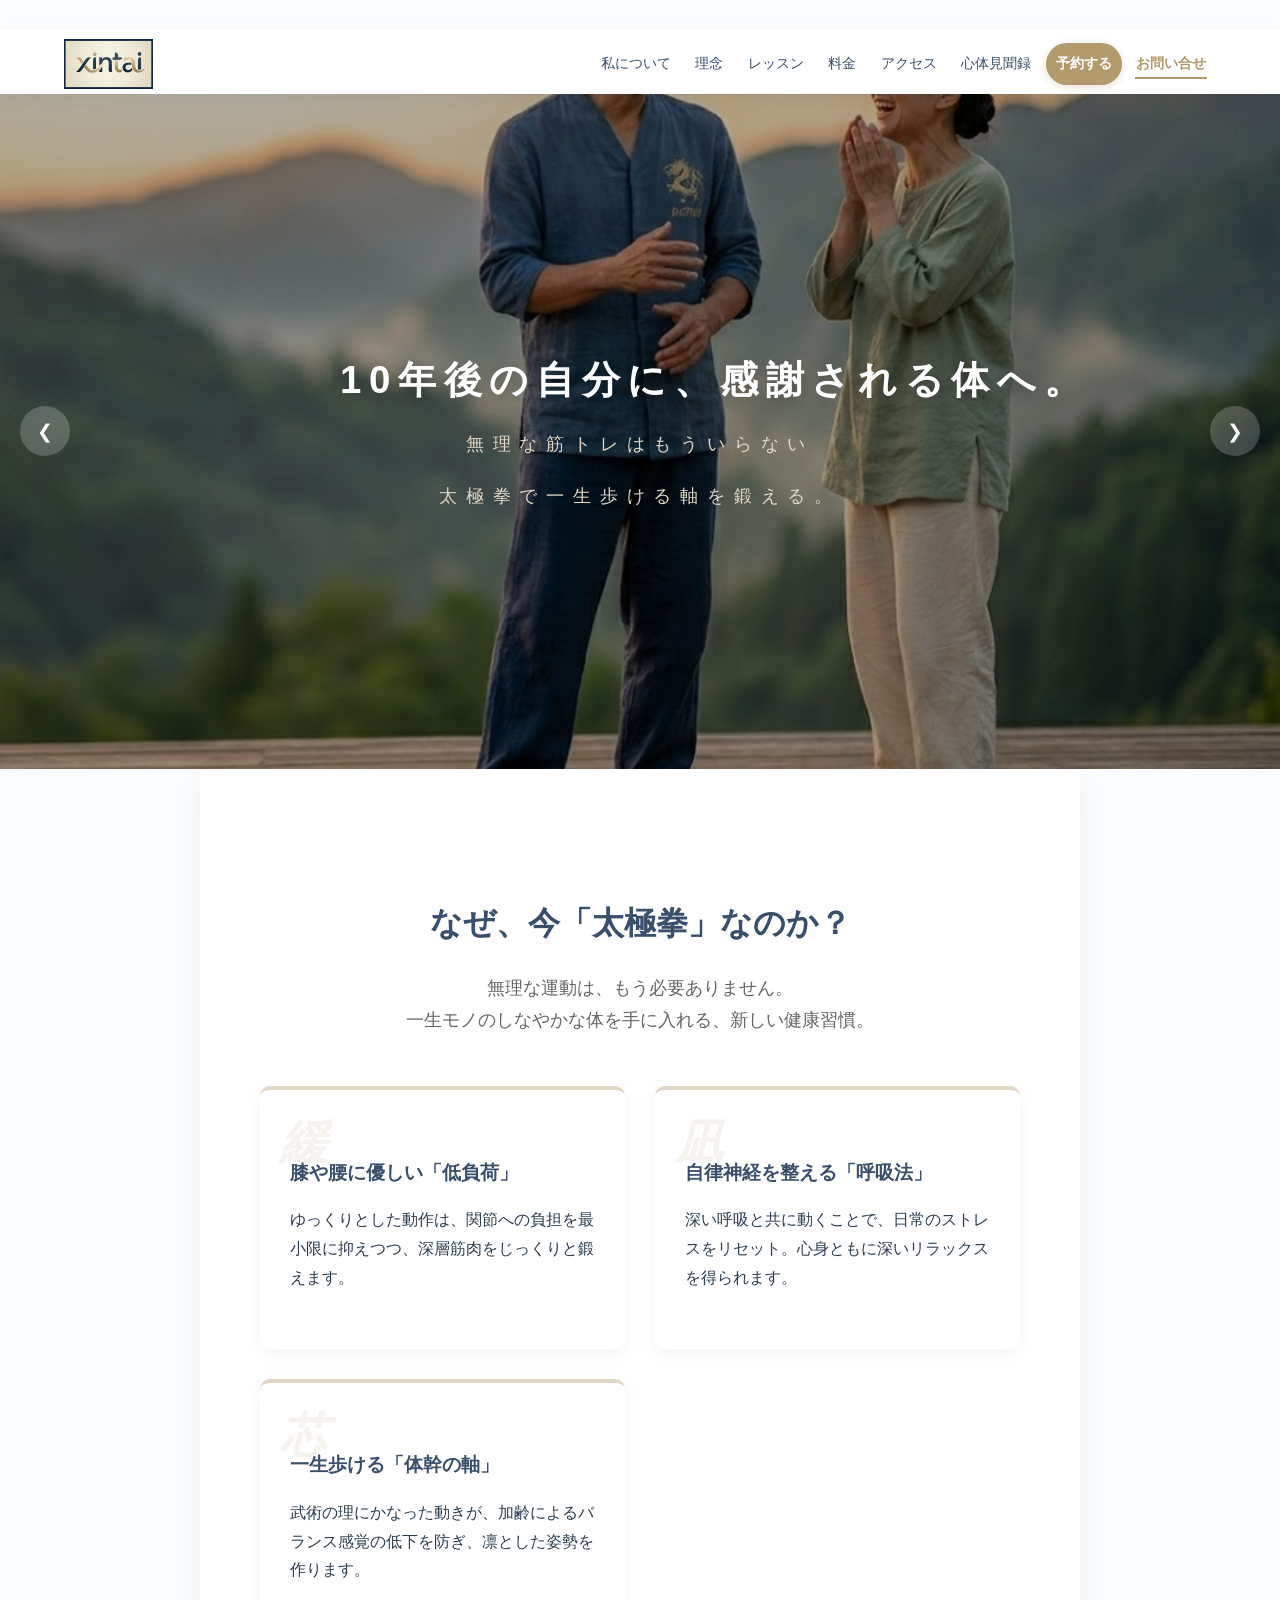
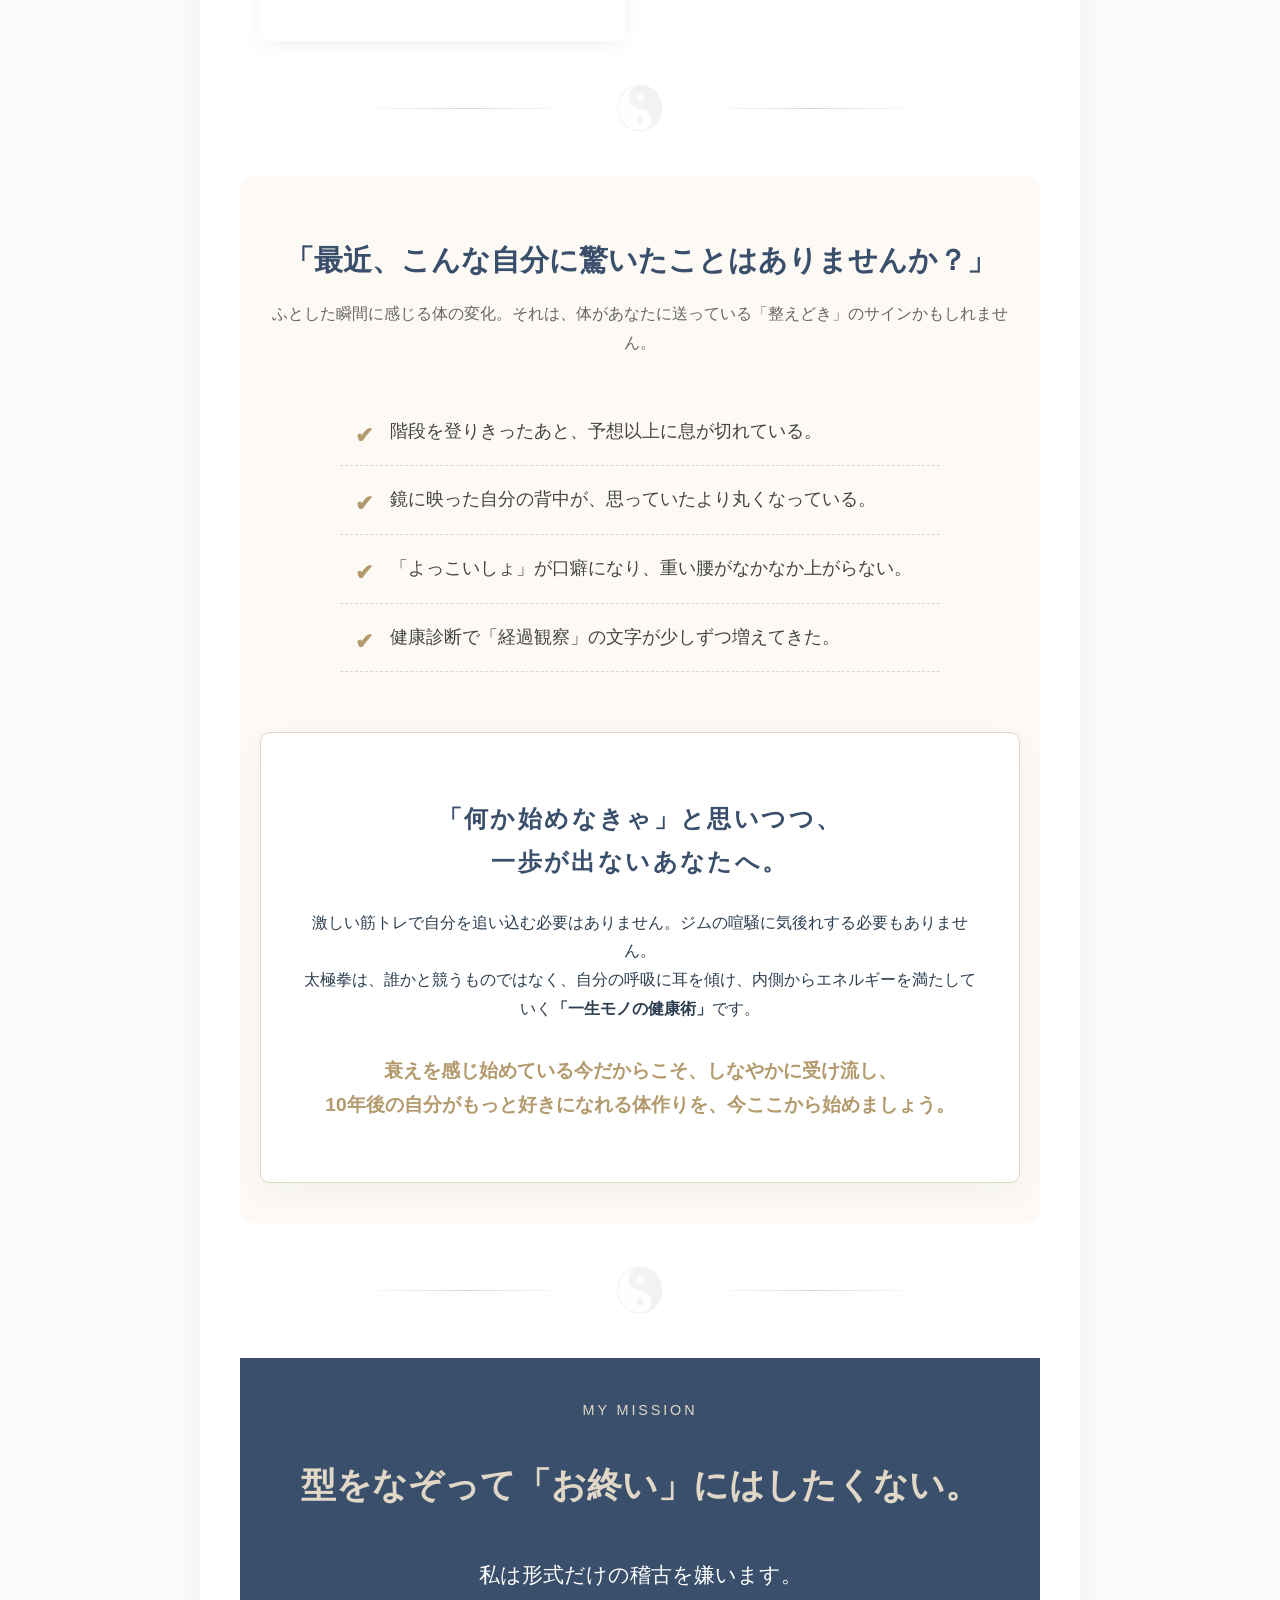
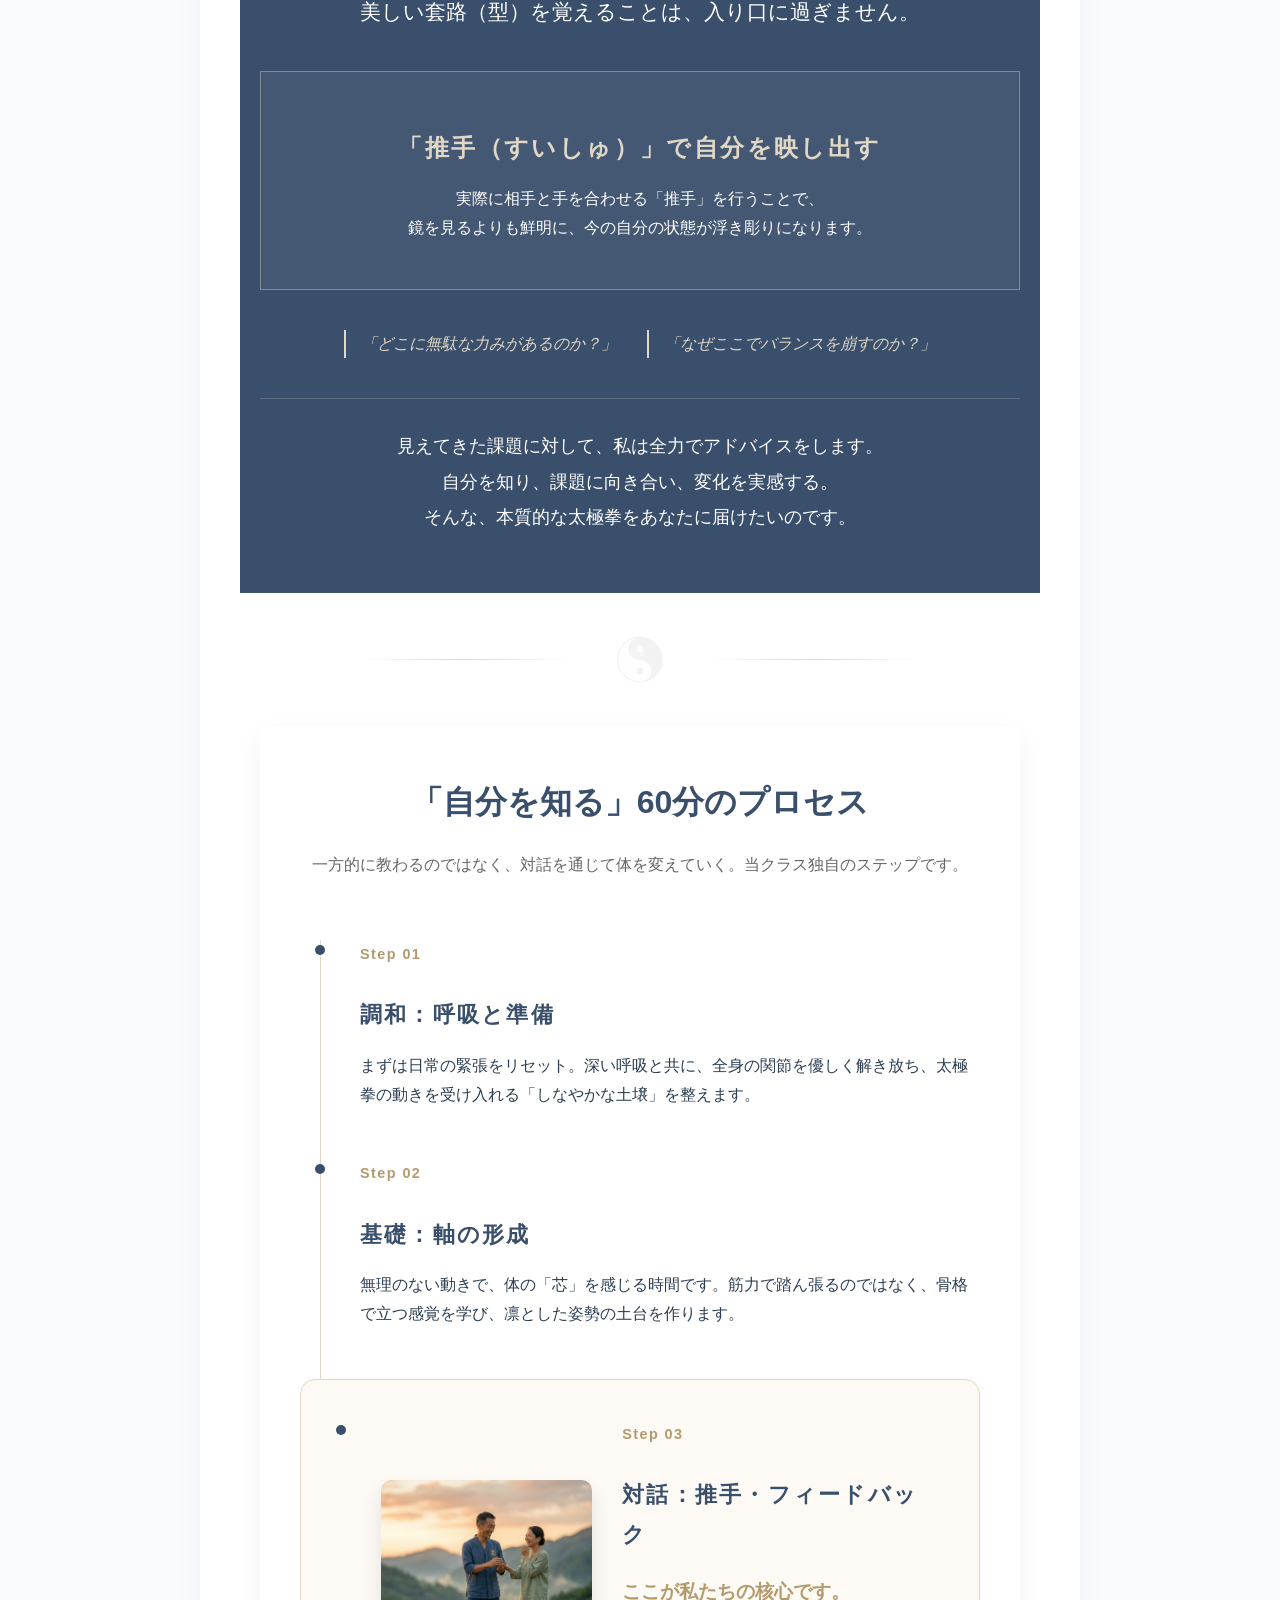
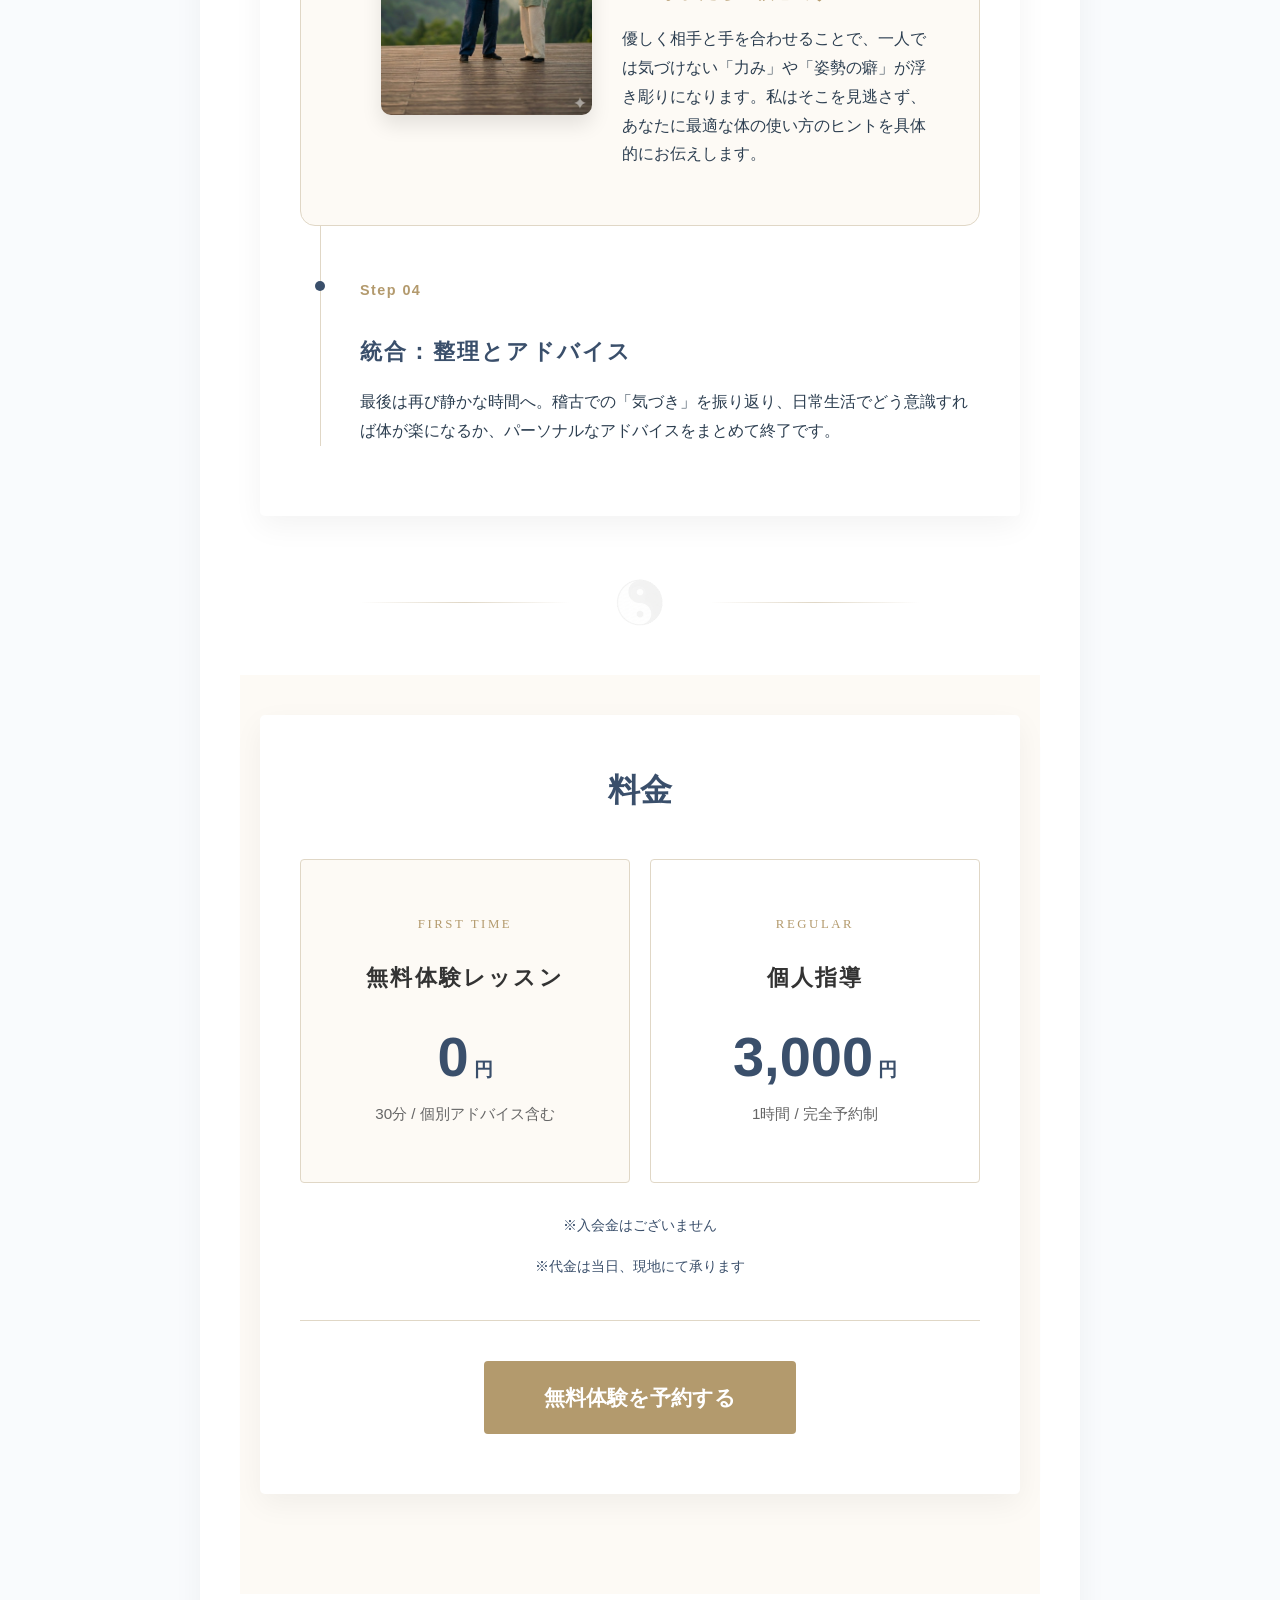
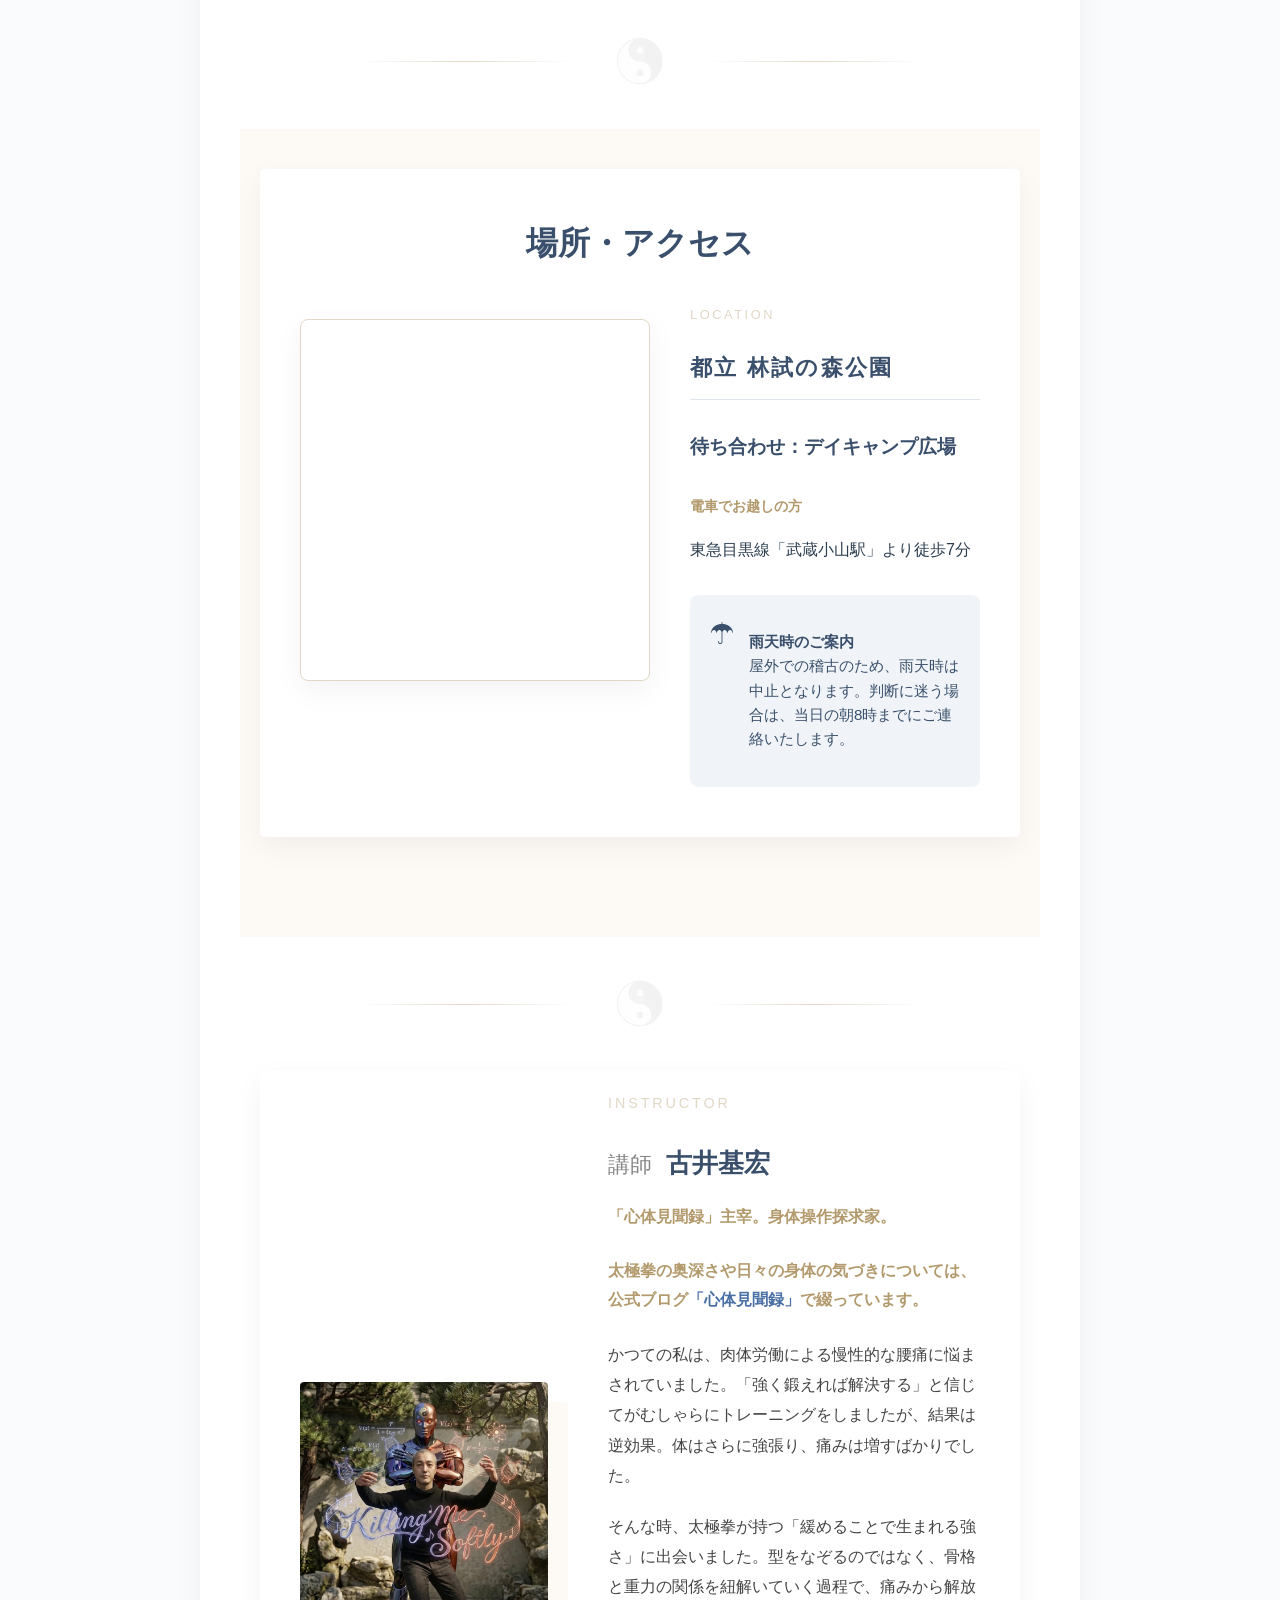
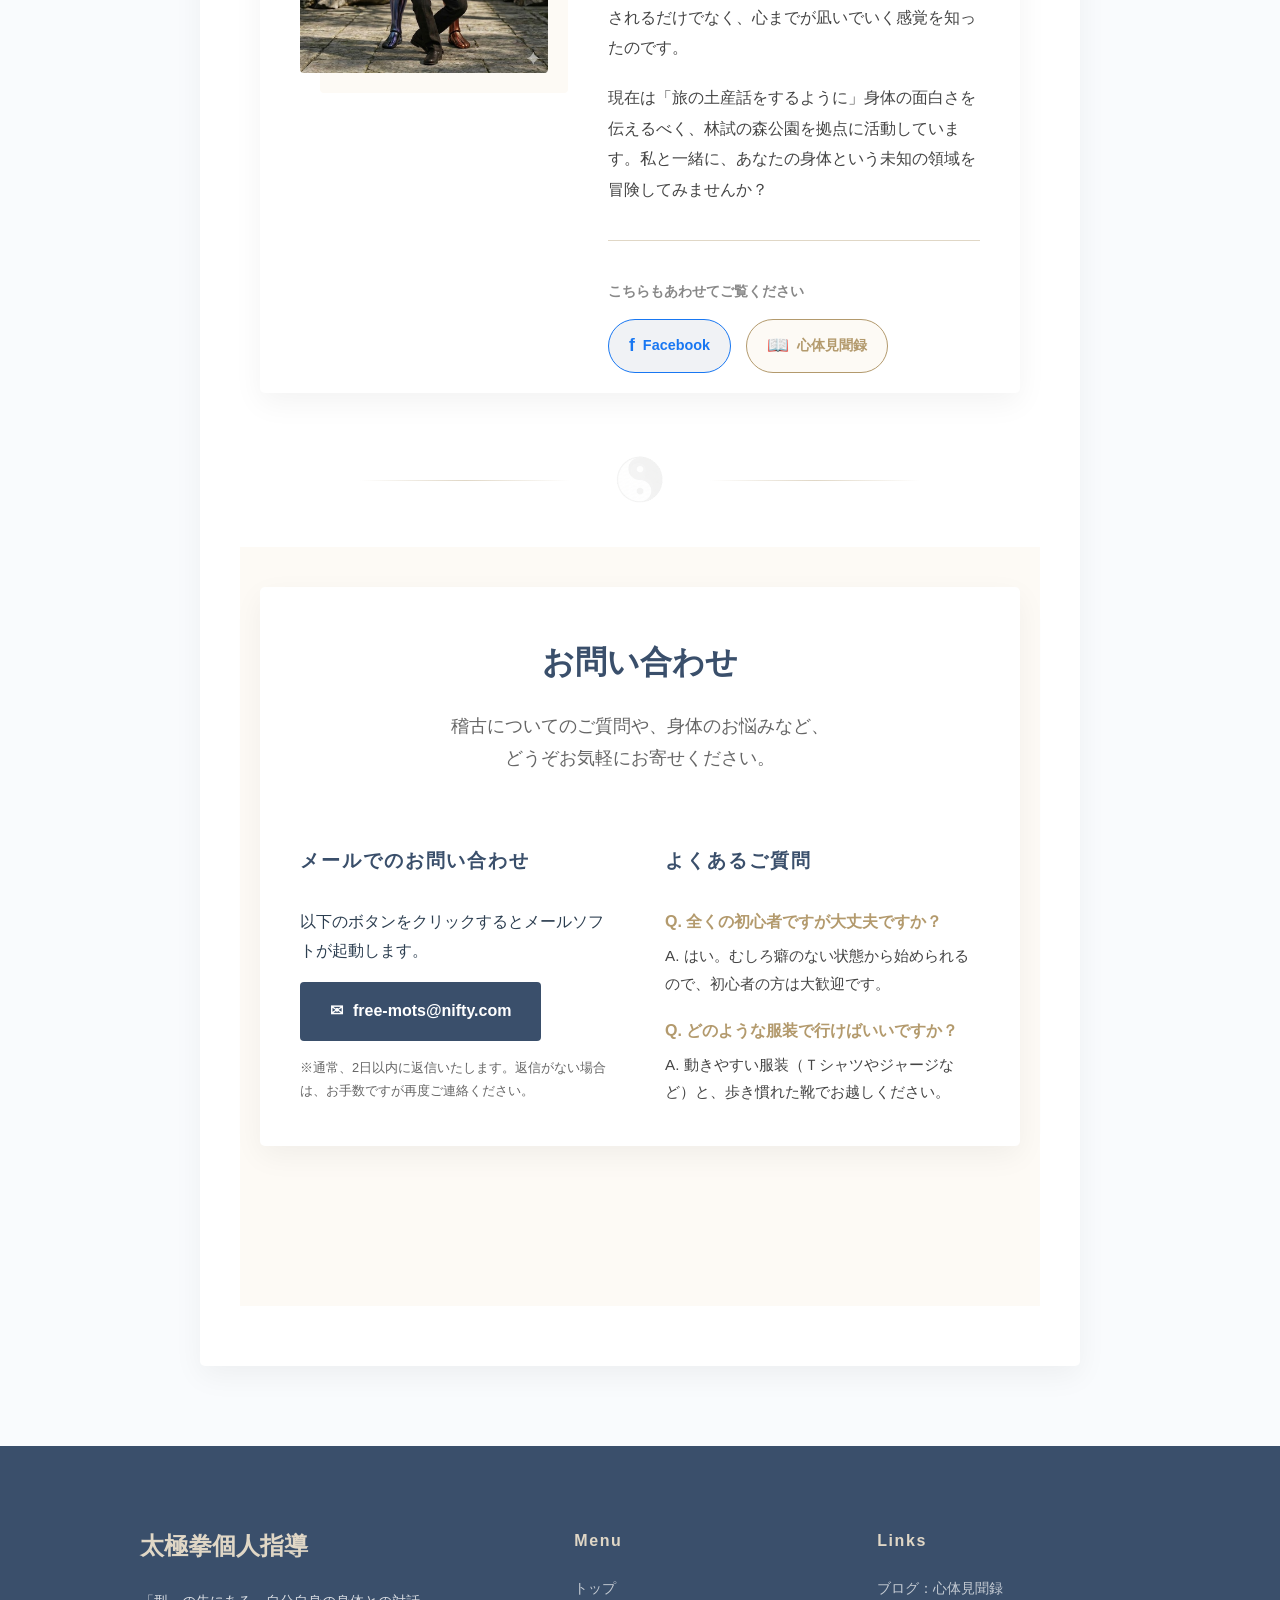
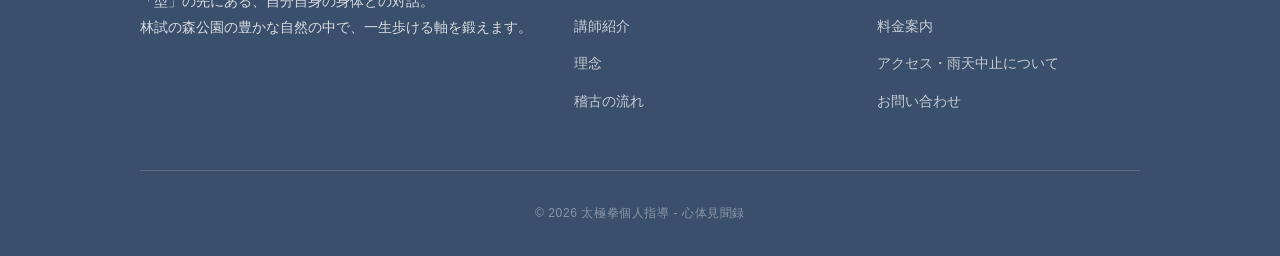
==== index.html @ ca2a9235 "Add files via upload" ====
<!DOCTYPE html>
<html lang="ja">
<head>
    <meta charset="UTF-8">
    <meta name="viewport" content="width=device-width, initial-scale=1.0">
    <title>太極拳個人指導</title>
    <!-- 外部CSSファイルの読み込み -->
    <link rel="stylesheet" href="style.css">
    <link rel="icon" type="image/png" href="icon-32x32.png">
　　<script src="https://ajax.googleapis.com/ajax/libs/jquery/3.7.1/jquery.min.js"></script>
</head>
<body>

<div id="top"></div>

<nav>
    <a href="#top" class="nav-logo">
        <img src="xintai-logo.png" alt="Xintai Tai Chi Class"> </a>

    <div class="nav-links">
        <a href="#about">私について</a>
	<a href="#philosophy-deep">理念</a>
        <a href="#lesson-flow">レッスン</a>
        <a href="#info">料金</a>
	<a href="#access">アクセス</a>	
        <a href="https://free-mots.jimdofree.com/" target="_blank" rel="noopener noreferrer">心体見聞録</a>
        <a href="https://script.google.com/macros/s/AKfycbzxtQOiaDVCr8IYDTbBPFoQmK-DrLk9pH5PVqO6BSAe7ALV9nEA0O6KwD9twZQ8fUQn0Q/exec" target="_blank" class="nav-reserve">予約する</a>
        <a href="#contact">お問い合せ</a>
    </div>
</nav>

<!-- Heroセクション：スライドショー構造 -->
<div class="hero">
    <!-- 背景スライド -->
<div class="slide is-active" style="background-image: linear-gradient(rgba(0,0,0,0.3), rgba(0,0,0,0.3)), url('hero-bg4.jpg');"></div>

    <div class="slide" style="background-image: linear-gradient(rgba(0,0,0,0.3), rgba(0,0,0,0.3)), url('hero-bg.jpg');"></div>
    <div class="slide" style="background-image: linear-gradient(rgba(0,0,0,0.3), rgba(0,0,0,0.3)), url('hero-bg2.jpg');"></div>
    <div class="slide" style="background-image: linear-gradient(rgba(0,0,0,0.3), rgba(0,0,0,0.3)), url('hero-bg3.jpg');"></div>

    <button class="slider-btn prev">&#10094;</button>
    <button class="slider-btn next">&#10095;</button>

    <!-- キャッチフレーズもスライドさせる -->
    <div class="hero-content">
        <div class="phrase is-active">
            <p class="hero-catchphrase">10年後の自分に、感謝される体へ。</p>
            <span class="hero-subtext">無理な筋トレはもういらない</span><span class="hero-subtext">太極拳で一生歩ける軸を鍛える。</span>
        </div>
        <div class="phrase">
            <p class="hero-catchphrase">静けさの中に、<br>本当の強さを見つける。</p>
            <span class="hero-subtext">朝の山脈：呼吸を整える</span>
        </div>
        <div class="phrase">
            <p class="hero-catchphrase">竹林を抜ける風のように、<br>しなやかな体へ。</p>
            <span class="hero-subtext">竹林の光：軸を鍛える</span>
        </div>
        <div class="phrase">
            <p class="hero-catchphrase">満ちては引く波のように、<br>心を解き放つ。</p>
            <span class="hero-subtext">夕暮れの湖：調和を知る</span>
        </div>
    </div>
</div>

<div class="container">

<section id="benefits" class="section">
    <div class="content-wrapper">
        <h2 class="section-title">なぜ、今「太極拳」なのか？</h2>
        <p class="section-lead">無理な運動は、もう必要ありません。<br>一生モノのしなやかな体を手に入れる、新しい健康習慣。</p>
        
        <div class="benefit-grid">
            <div class="benefit-item">
                <span class="benefit-num">緩</span>
                <h4>膝や腰に優しい「低負荷」</h4>
                <p>ゆっくりとした動作は、関節への負担を最小限に抑えつつ、深層筋肉をじっくりと鍛えます。</p>
            </div>
            <div class="benefit-item">
                <span class="benefit-num">凪</span>
                <h4>自律神経を整える「呼吸法」</h4>
                <p>深い呼吸と共に動くことで、日常のストレスをリセット。心身ともに深いリラックスを得られます。</p>
            </div>
            <div class="benefit-item">
                <span class="benefit-num">芯</span>
                <h4>一生歩ける「体幹の軸」</h4>
                <p>武術の理にかなった動きが、加齢によるバランス感覚の低下を防ぎ、凛とした姿勢を作ります。</p>
            </div>
        </div>
    </div>
</section>

<div class="section-divider">
    <img src="images/separator.png" alt="xintai symbol">
</div>

<!-- 共感パート：あなたの悩みへの寄り添い -->
<section id="empathy" class="section empathy-section">
    <div class="empathy-inner">
        <h2 class="empathy-title">「最近、こんな自分に驚いたことはありませんか？」</h2>
        <p class="empathy-intro">ふとした瞬間に感じる体の変化。それは、体があなたに送っている「整えどき」のサインかもしれません。</p>
        
        <ul class="empathy-list">
            <li>階段を登りきったあと、予想以上に息が切れている。</li>
            <li>鏡に映った自分の背中が、思っていたより丸くなっている。</li>
            <li>「よっこいしょ」が口癖になり、重い腰がなかなか上がらない。</li>
            <li>健康診断で「経過観察」の文字が少しずつ増えてきた。</li>
        </ul>

        <div class="empathy-message">
            <h3>「何か始めなきゃ」と思いつつ、<br class="sp-only">一歩が出ないあなたへ。</h3>
            <p>
                激しい筋トレで自分を追い込む必要はありません。ジムの喧騒に気後れする必要もありません。<br>
                太極拳は、誰かと競うものではなく、自分の呼吸に耳を傾け、内側からエネルギーを満たしていく<b>「一生モノの健康術」</b>です。
            </p>
            <p class="empathy-conclusion">
                衰えを感じ始めている今だからこそ、しなやかに受け流し、<br>
                10年後の自分がもっと好きになれる体作りを、今ここから始めましょう。
            </p>
        </div>
    </div>
</section>

<div class="section-divider">
    <img src="images/separator.png" alt="xintai symbol">
</div>

<!-- 信念のセクション：形式主義へのアンチテーゼ -->
<section id="philosophy-deep" class="section statement-section">
    <div class="statement-container">
        <div class="statement-header">
            <span class="tag">My Mission</span>
            <h2>型をなぞって「お終い」にはしたくない。</h2>
        </div>
        
        <div class="statement-content">
            <p class="main-text">
                私は形式だけの稽古を嫌います。<br>
                美しい套路（型）を覚えることは、入り口に過ぎません。
            </p>
            
            <div class="focus-point">
                <h3>「推手（すいしゅ）」で自分を映し出す</h3>
                <p>
                    実際に相手と手を合わせる「推手」を行うことで、<br>
                    鏡を見るよりも鮮明に、今の自分の状態が浮き彫りになります。
                </p>
            </div>

            <ul class="real-benefits">
                <li>「どこに無駄な力みがあるのか？」</li>
                <li>「なぜここでバランスを崩すのか？」</li>
            </ul>

            <p class="closing-message">
                見えてきた課題に対して、私は全力でアドバイスをします。<br>
                自分を知り、課題に向き合い、変化を実感する。<br>
                そんな、本質的な太極拳をあなたに届けたいのです。
            </p>
        </div>
    </div>
</section>

<div class="section-divider">
    <img src="images/separator.png" alt="xintai symbol">
</div>

<section id="lesson-flow" class="section flow-section">
    <div class="container">
        <h2 class="section-title">「自分を知る」60分のプロセス</h2>
        <p class="section-intro">一方的に教わるのではなく、対話を通じて体を変えていく。当クラス独自のステップです。</p>

        <div class="flow-container">
            <!-- Step 01 -->
            <div class="flow-item">
                <div class="flow-text">
                    <span class="step-label">Step 01</span>
                    <h3>調和：呼吸と準備</h3>
                    <p>まずは日常の緊張をリセット。深い呼吸と共に、全身の関節を優しく解き放ち、太極拳の動きを受け入れる「しなやかな土壌」を整えます。</p>
                </div>
            </div>

            <!-- Step 02 -->
            <div class="flow-item">
                <div class="flow-text">
                    <span class="step-label">Step 02</span>
                    <h3>基礎：軸の形成</h3>
                    <p>無理のない動きで、体の「芯」を感じる時間です。筋力で踏ん張るのではなく、骨格で立つ感覚を学び、凛とした姿勢の土台を作ります。</p>
                </div>
            </div>

            <!-- Step 03: ハイライトセクション -->
            <div class="flow-item highlight">
                <div class="flow-content-wrapper">
                    <div class="flow-image">
                        <!-- ここに生成した「笑顔で手を合わせる画像」を配置 -->
                        <img src="your-image-url.jpg" alt="笑顔で推手を行う風景">
                    </div>
                    <div class="flow-text">
                        <span class="step-label">Step 03</span>
                        <h3>対話：推手・フィードバック</h3>
                        <p class="highlight-p"><b>ここが私たちの核心です。</b></p>
                        <p>優しく相手と手を合わせることで、一人では気づけない「力み」や「姿勢の癖」が浮き彫りになります。私はそこを見逃さず、あなたに最適な体の使い方のヒントを具体的にお伝えします。</p>
                    </div>
                </div>
            </div>

            <!-- Step 04 -->
            <div class="flow-item">
                <div class="flow-text">
                    <span class="step-label">Step 04</span>
                    <h3>統合：整理とアドバイス</h3>
                    <p>最後は再び静かな時間へ。稽古での「気づき」を振り返り、日常生活でどう意識すれば体が楽になるか、パーソナルなアドバイスをまとめて終了です。</p>
                </div>
            </div>
        </div>
    </div>
</section>

<div class="section-divider">
    <img src="images/separator.png" alt="xintai symbol">
</div>

<section id="info" class="section info-section">
    <div class="container">
        <h2 class="section-title">料金</h2>
        
        <div class="price-container">
            <!-- 無料体験 -->
            <div class="price-box trial">
                <p class="price-tag">First Time</p>
                <h3>無料体験レッスン</h3>
                <div class="price-amount">0<span class="unit">円</span></div>
                <p class="price-detail">30分 / 個別アドバイス含む</p>
            </div>

            <!-- 通常レッスン -->
            <div class="price-box regular">
                <p class="price-tag">Regular</p>
                <h3>個人指導</h3>
                <div class="price-amount">3,000<span class="unit">円</span></div>
                <p class="price-detail">1時間 / 完全予約制</p>
            </div>
        </div>

        <div class="price-footer">
            <p>※入会金はございません</p>
            <p>※代金は当日、現地にて承ります</p>
        </div>

        <div class="cta-area">
	   <a href="https://script.google.com/macros/s/AKfycbzxtQOiaDVCr8IYDTbBPFoQmK-DrLk9pH5PVqO6BSAe7ALV9nEA0O6KwD9twZQ8fUQn0Q/exec" target="_blank" rel="noopener noreferrer" class="cta-button-gold">無料体験を予約する</a>
          
        </div>
    </div>
</section>

<div class="section-divider">
    <img src="images/separator.png" alt="xintai symbol">
</div>


<section id="access" class="section info-section">
    <div class="container">
        <h2 class="section-title">場所・アクセス</h2>
        
        <div class="access-container">
            <div class="map-wrapper">
                <iframe 
                    src="https://www.google.com/maps/embed?pb=!1m18!1m12!1m3!1d3243.3444607759556!2d139.7028943!3d35.6251855!2m3!1f0!2f0!3f0!3m2!1i1024!2i768!4f13.1!3m3!1m2!1s0x60188b2242462e71%3A0xd1216e4e8949677b!2z5p6X6Kmm44Gu5qOu5YWs5ZyS44CA44OH44Kk44Kt44Oj44Oz44OX5bqD5aC0!5e0!3m2!1sja!2sjp!4v1715000000000!5m2!1sja!2sjp" 
                    width="100%" height="350" style="border:0;" allowfullscreen="" loading="lazy">
                </iframe>
            </div>

            <div class="access-details">
                <div class="detail-group">
                    <p class="eng-title">LOCATION</p>
                    <h3>都立 林試の森公園</h3>
                    <p class="meeting-point"><strong>待ち合わせ：デイキャンプ広場</strong></p>
                </div>

                <div class="detail-group">
                    <h4>電車でお越しの方</h4>
                    <p>東急目黒線「武蔵小山駅」より徒歩7分</p>
                </div>

                <div class="detail-group notice-group">
                    <div class="weather-notice">
                        <span class="icon">☂</span>
                        <p><strong>雨天時のご案内</strong><br>
                        屋外での稽古のため、雨天時は中止となります。判断に迷う場合は、当日の朝8時までにご連絡いたします。</p>
                    </div>
                </div>
            </div>
        </div>
    </div>
</section>

<div class="section-divider">
    <img src="images/separator.png" alt="xintai symbol">
</div>

<section id="about" class="section about-section">
    <div class="container">
        <div class="about-flex">
            <div class="about-image">
                <!-- あなたの稽古風景や、柔らかな表情の写真を想定 -->
                <img src="my-profile.jpg" alt="講師近影">
            </div>
            <div class="about-content">
                <span class="tag">Instructor</span>
                <h2 class="about-name"><span class="coach">講師</span><span> 古井基宏</span></h2>
                <p class="about-intro">
                    「心体見聞録」主宰。身体操作探求家。
                </p>

<p class="about-intro">
    太極拳の奥深さや日々の身体の気づきについては、公式ブログ<a href="https://free-mots.jimdofree.com/" target="_blank" rel="noopener noreferrer" class="blog-link">「心体見聞録」</a>で綴っています。
</p>                
                <div class="about-story">
                    <p>かつての私は、肉体労働による慢性的な腰痛に悩まされていました。「強く鍛えれば解決する」と信じてがむしゃらにトレーニングをしましたが、結果は逆効果。体はさらに強張り、痛みは増すばかりでした。</p>
                    <p>そんな時、太極拳が持つ「緩めることで生まれる強さ」に出会いました。型をなぞるのではなく、骨格と重力の関係を紐解いていく過程で、痛みから解放されるだけでなく、心までが凪いでいく感覚を知ったのです。</p>
                    <p>現在は「旅の土産話をするように」身体の面白さを伝えるべく、林試の森公園を拠点に活動しています。私と一緒に、あなたの身体という未知の領域を冒険してみませんか？</p>
                </div>

		<!-- 追加：SNS・ブログリンク -->
    <div class="about-links">
        <p class="links-label">こちらもあわせてご覧ください</p>
        <div class="link-buttons">
            <a href="https://www.facebook.com/motohiro.furui" target="_blank" rel="noopener" class="link-btn fb">
                <span class="icon">f</span> Facebook
            </a>
            <a href="https://free-mots.jimdofree.com/" target="_blank" rel="noopener" class="link-btn blog">
                <span class="icon">📖</span> 心体見聞録
            </a>
        </div>
    </div>	
            </div>
        </div>
    </div>
</section>

<div class="section-divider">
    <img src="images/separator.png" alt="xintai symbol">
</div>

 

<section id="contact" class="section contact-section">
    <div class="container">
        <h2 class="section-title">お問い合わせ</h2>
        <p class="section-lead">
            稽古についてのご質問や、身体のお悩みなど、<br>
            どうぞお気軽にお寄せください。
        </p>

        <div class="contact-box">
            <div class="contact-info">
                <h3>メールでのお問い合わせ</h3>
                <p>以下のボタンをクリックするとメールソフトが起動します。</p>
                <div class="mail-area">
                    <a href="mailto:free-mots@nifty.com" class="btn-mail">
                        <span class="icon">✉</span> free-mots@nifty.com
                    </a>
                </div>
                <p class="contact-note">※通常、2日以内に返信いたします。返信がない場合は、お手数ですが再度ご連絡ください。</p>
            </div>

            <div class="contact-faq">
                <h3>よくあるご質問</h3>
                <dl>
                    <dt>Q. 全くの初心者ですが大丈夫ですか？</dt>
                    <dd>A. はい。むしろ癖のない状態から始められるので、初心者の方は大歓迎です。</dd>
                    <dt>Q. どのような服装で行けばいいですか？</dt>
                    <dd>A. 動きやすい服装（Ｔシャツやジャージなど）と、歩き慣れた靴でお越しください。</dd>
                </dl>
            </div>
        </div>
    </div>
</section>





</div>

<footer class="site-footer">
    <div class="footer-inner">
        <!-- 左側：教室名と紹介 -->
        <div class="footer-brand">
            <h2 class="footer-logo">太極拳個人指導</h2>
            <p class="footer-desc">
                「型」の先にある、自分自身の身体との対話。<br>
                林試の森公園の豊かな自然の中で、一生歩ける軸を鍛えます。
            </p>
        </div>

        <!-- 中央：主要メニュー -->
        <div class="footer-nav">
            <h4>Menu</h4>
            <ul>
                <li><a href="#top">トップ</a></li>
                <li><a href="#about">講師紹介</a></li>
                <li><a href="#philosophy-deep">理念</a></li>
                <li><a href="#lesson-flow">稽古の流れ</a></li>
            </ul>
        </div>

        <!-- 右側：お役立ちリンク・情報 -->
        <div class="footer-info">
            <h4>Links</h4>
            <ul>
                <li><a href="https://free-mots.jimdofree.com/" target="_blank" rel="noopener">ブログ：心体見聞録</a></li>
                <li><a href="#info">料金案内</a></li>
                <li><a href="#access">アクセス・雨天中止について</a></li>
                <li><a href="mailto:free-mots@nifty.com">お問い合わせ</a></li>
            </ul>
        </div>
    </div>

    <!-- 最下部：コピーライト -->
    <div class="footer-bottom">
        <p>&copy; 2026 太極拳個人指導 - 心体見聞録</p>
    </div>
</footer>

<!-- 外部JavaScriptファイルの読み込み -->
<script src="script.js"></script>

<script>
/* <![CDATA[ */
      $(function(){
    //alert("hello");

    const href = location.pathname;

    $.ajax({
      url: 'https://script.google.com/macros/s/AKfycbxlECGMIRQeaTFwcqpyQ_uipKLFR_4fDReSKiJILSQwTk80qZC66xaWAnQ1aR4-DxGy/exec?param='+href,
      type: 'GET',
      dataType: 'json',
    }).done(function(json) {
        //$('#text').html(data);
        //alert(json.status);
      }).fail(function() {
        //alert('error');
      });

  });

/*]]>*/
</script>

</body>
</html>
---- style.css ----
/* 基本設定 */
html {
    scroll-behavior: smooth;
}

body {
    font-family: 'Helvetica Neue', Arial, 'Hiragino Kaku Gothic ProN', 'Hiragino Sans', Meiryo, sans-serif;
    line-height: 1.8;
    color: #2c3e50;
    background-color: #f9fbfd;
    margin: 0;
    padding: 0;
}

/* --- ナビゲーションの使い心地向上 --- */
/* --- 新・ナビゲーションデザイン --- */
nav {
    position: sticky;
    top: 0;
    z-index: 99999;
    /* 背景を少し濃くして高級感を出す（ロゴのネイビーとゴールドが映える） */
    background-color: rgba(255, 255, 255, 0.98);
    display: flex;
    justify-content: space-between; /* ロゴは左、メニューは右に */
    align-items: center;
    padding: 10px 5% 5px; /* 上下のパディングを少し削り、左右に5%の余白 */
    width: 100%;
    box-sizing: border-box; /* パディングを含めたサイズ計算 */
    box-shadow: 0 4px 15px rgba(0,0,0,0.05);
    cursor: auto; /* 全体はクリック可能にしない */
}

nav a {
    text-decoration: none;
    /* 文字色はロゴのネイビーに近い「深い青」に変更 */
    color: #3a4f6b; 
    font-size: 0.9rem;
    transition: color 0.3s;
    padding: 8px 10px;
}

nav a:not(.nav-logo):not(.nav-reserve):hover {
    color: #e0d7c6; /* ホバー時はロゴのゴールド系に変更 */
}

/* Heroスライドショーセクション */
.hero {
    position: relative;
    height: 75vh;
    overflow: hidden;
    display: flex;
    align-items: center;
    justify-content: center;
    background-color: #000;
}

.slide {
    position: absolute;
    top: 0;
    left: 0;
    width: 100%;
    height: 100%;
    background-size: cover;
    background-position: center;
    background-attachment: fixed;
    opacity: 0;
    transition: opacity 2s ease-in-out; /* 2秒かけてフェード */
    z-index: 0;
}

.slide.is-active {
    opacity: 1;
    z-index: 1;
}



.hero-subtext {
    display: block;
    margin-top: 20px;
    font-size: 1.1rem;
    letter-spacing: 0.5em;
    color: #e0d7c6;
}

/* コンテンツエリア */
.container {
    max-width: 800px;
    margin: 0 auto 60px;
    padding: 20px 40px;
    background-color: #fff;
    position: relative;
    z-index: 5;
    margin-top: 0;
    border-radius: 5px;
    box-shadow: 0 10px 30px rgba(0,0,0,0.05);
}

/* 2. セクションに見出し用の余白を作る */
.section {
    margin-bottom: 40px;
    /* ここがポイント：ナビゲーションバーの高さ分、上部に余白を確保する */
    scroll-margin-top: 60px; 
}

/* 3. 各h3の見た目を調整 */
h3 {
    font-size: 1.4rem;
    color: #3a4f6b;
    border-bottom: 1px solid #e0e6ed;
    padding-bottom: 10px;
    margin-bottom: 30px;
    letter-spacing: 0.1em;
    /* コンテンツの開始位置を少し下げて、視覚的に余裕を持たせる */
    padding-top: 0; 
}

/* お問い合わせボタン */
.btn {
    display: inline-block;
    padding: 12px 30px;
    background-color: #3a4f6b;
    color: #fff;
    text-decoration: none;
    border-radius: 30px;
    font-size: 0.9rem;
    transition: all 0.3s;
}

.btn:hover {
    background-color: #607d8b;
    transform: translateY(-2px);
}

/* スライドボタンの基本スタイル */
.slider-btn {
    position: absolute;
    top: 50%;
    transform: translateY(-50%);
    background: rgba(255, 255, 255, 0.2);
    color: white;
    border: none;
    width: 50px;
    height: 50px;
    border-radius: 50%;
    cursor: pointer;
    font-size: 1.2rem;
    z-index: 10;
    transition: background 0.3s, transform 0.2s;
    display: flex;
    align-items: center;
    justify-content: center;
}

.slider-btn:hover {
    background: rgba(255, 255, 255, 0.4);
    transform: translateY(-50%) scale(1.1);
}

.prev { left: 20px; }
.next { right: 20px; }

/* 文字のコンテナ：画面の真ん中に固定する */
.hero-content {
    position: absolute;
    top: 50%;
    left: 50%;
    transform: translate(-50%, -50%);
    width: 90%;
    max-width: 600px;
    text-align: center;
    z-index: 2;
    color: #ffffff;
    pointer-events: none; /* スライドボタンのクリックを邪魔しない */
}

/* 各フレーズの設定：配置を安定させる */
.phrase {
    position: absolute;
    top: 50%;
    left: 50%;
    transform: translate(-50%, -50%);
    width: 100%;
    opacity: 0;
    transition: opacity 1.5s ease;
    visibility: hidden;     /* 非表示の時は完全に隠す */
}

.phrase.is-active {
    position: relative;     /* アクティブなものだけ位置を保持 */
    opacity: 1;
    visibility: visible;
    top: auto;
    left: auto;
    transform: none;
}

/* キャッチフレーズのフォントサイズ微調整（真ん中に寄せるため） */
.hero-catchphrase {
    font-size: 2.4rem; /* 2.8より少し小さくして真ん中への収まりを良くする */
    font-weight: bold;
    letter-spacing: 0.2em;
    line-height: 1.5;
    margin: 0 0 10px 0;
    text-shadow: 0 4px 15px rgba(0,0,0,0.3);
    white-space: nowrap;
}

/* 特別な「予約ボタン」のデザイン（ロゴのゴールドを背景に！） */
.nav-reserve {
    font-weight: bold;
    color: #fff !important; /* 文字は白 */
    /* ロゴのゴールドを背景色にする（ここが一番カッコいい！） */
background-color: #b39a6d; 
    /* ...既存の設定... */
    box-shadow: 0 2px 8px rgba(179, 154, 109, 0.3);
    padding: 8px 18px;
    border-radius: 30px; /* 丸みを強くして特別感を出す */
    border: none;
white-space: nowrap;  /* 文字の途中で改行させない */
    display: inline-block; /* 幅をしっかり確保する */
    transition: background-color 0.3s, transform 0.2s;
}

.nav-reserve:hover {
    background-color: #3a4f6b; /* ホバー時はネイビーに切り替わる */
    transform: translateY(-1px);
}

/* リンク以外の場所をクリックした時の動き（JS）を維持するための設定 */
.nav-links::after {
    content: '';
    position: absolute;
    top: 0; left: 0; width: 100%; height: 100%;
    z-index: -1;
    cursor: pointer;
}

/* ロゴエリアの設定 */
.nav-logo {
    display: flex;
    align-items: center;
    padding: 0;
    z-index: 100000;
}

.nav-logo img {
    /* 50px から 35px 程度に思い切って減らします */
    height: 50px; 
    /* 横幅は自動計算のまま */
    width: auto; 
    /* 画像が潰れたり伸びたりしないようにする（重要） */
    object-fit: contain; 
}

/* 他のメニューと同じ並びでいい場合は、上記のCSSは不要です */

/* セクション全体の装飾 */
.section-title {
    text-align: center;
    font-size: 2rem;
    color: #3a4f6b;
    margin-bottom: 20px;
}

.section-lead {
    text-align: center;
    font-size: 1.1rem;
    color: #666;
    margin-bottom: 50px;
    line-height: 1.8;
}

/* 3カラムのレイアウト */
.benefit-grid {
    display: grid;
    grid-template-columns: repeat(auto-fit, minmax(250px, 1fr));
    gap: 30px;
}

.benefit-item {
    background: #fff;
    padding: 40px 30px;
    border-radius: 10px;
    box-shadow: 0 5px 20px rgba(0,0,0,0.05);
    position: relative;
    border-top: 4px solid #e0d7c6; /* ロゴのゴールドをアクセントに */
}

.benefit-num {
    font-size: 3rem;
    color: rgba(224, 215, 198, 0.3);
    position: absolute;
    top: 10px;
    left: 20px;
    font-weight: bold;

font-family: "YuMincho", "Yu Mincho", "Hiragino Mincho ProN", "MS Mincho", serif;
    font-weight: 600; /* 明朝体は少し太めにすると視認性が良くなります */
    font-style: italic; /* もし斜体にしたい場合はこれを追加 */
    letter-spacing: 0.1em;
}

.benefit-item h4 {
    color: #3a4f6b;
    font-size: 1.2rem;
    margin-bottom: 15px;
    position: relative;
}

/* 共感セクションの装飾 */
.empathy-section {
    background-color: #fdfaf5; /* ほんのり温かみのある背景色 */
    padding: 80px 40px;
    border-radius: 15px;
    margin: 40px 0;
}

.empathy-title {
    text-align: center;
    color: #3a4f6b;
    font-size: 1.8rem;
    margin-bottom: 20px;
    line-height: 1.4;
}

.empathy-intro {
    text-align: center;
    color: #666;
    margin-bottom: 40px;
}

/* チェックリスト */
.empathy-list {
    list-style: none;
    padding: 0;
    max-width: 600px;
    margin: 0 auto 60px;
}

.empathy-list li {
    padding: 18px 0 18px 50px;
    position: relative;
    border-bottom: 1px dashed #e0d7c6;
    color: #444;
    font-size: 1.1rem;
}

.empathy-list li::before {
    content: '✔';
    position: absolute;
    left: 15px;
    color: #b39a6d; /* ゴールド */
    font-size: 1.4rem;
    font-weight: bold;
}

/* 下部のメッセージエリア */
.empathy-message {
    text-align: center;
    background: #fff;
    padding: 40px;
    border-radius: 10px;
    box-shadow: 0 10px 30px rgba(58, 79, 107, 0.05);
    border: 1px solid #e0d7c6;
}

.empathy-message h3 {
    border: none; /* 既存のh3の線を消す */
    font-size: 1.5rem;
    color: #3a4f6b;
    margin-bottom: 25px;
    padding: 0;
}

.empathy-conclusion {
    margin-top: 30px;
    font-weight: bold;
    color: #b39a6d;
    font-size: 1.2rem;
}

/* 信念セクションの装飾 */
.statement-section {
    background-color: #3a4f6b; /* ロゴのネイビーを背景に */
    color: #fff;
    padding: 100px 40px;
    margin: 60px 0;
    text-align: center;
}

.statement-container {
    max-width: 900px;
    margin: 0 auto;
}

.tag {
    color: #e0d7c6; /* ゴールド */
    text-transform: uppercase;
    letter-spacing: 0.2em;
    font-size: 0.9rem;
    display: block;
    margin-bottom: 15px;
}

.statement-header h2 {
    color: #e0d7c6;
    font-size: 2.2rem;
    border: none;
    margin-bottom: 40px;
}

.main-text {
    font-size: 1.3rem;
    line-height: 1.8;
    margin-bottom: 40px;
}

.focus-point {
    border: 1px solid rgba(224, 215, 198, 0.4);
    padding: 30px;
    margin: 40px 0;
    background: rgba(255, 255, 255, 0.05);
}

.focus-point h3 {
    color: #e0d7c6;
    border: none;
    font-size: 1.5rem;
    margin-bottom: 10px;
    padding: 0;
}

.real-benefits {
    list-style: none;
    padding: 0;
    display: flex;
    justify-content: center;
    gap: 30px;
    margin-bottom: 40px;
}

.real-benefits li {
    font-style: italic;
    color: #e0d7c6;
    border-left: 2px solid #e0d7c6;
    padding-left: 15px;
}

.closing-message {
    font-size: 1.1rem;
    line-height: 2;
    border-top: 1px solid rgba(224, 215, 198, 0.2);
    padding-top: 30px;
}

/* レッスンの流れ 全体 */
.flow-section {
    background-color: #fff;
    padding: 100px 0;
}

.section-intro {
    text-align: center;
    color: #666;
    margin-bottom: 60px;
}

.flow-container {
    max-width: 800px;
    margin: 0 auto;
    position: relative;
}

/* 縦のライン */
.flow-container::before {
    content: '';
    position: absolute;
    left: 20px;
    top: 0;
    bottom: 0;
    width: 1px;
    background-color: #e0d7c6;
}

.flow-item {
    position: relative;
    padding-left: 60px;
    margin-bottom: 50px;
}

.step-label {
    display: inline-block;
    color: #b39a6d;
    font-weight: bold;
    font-size: 0.9rem;
    margin-bottom: 5px;
    letter-spacing: 0.1em;
}

.flow-item h3 {
    color: #3a4f6b;
    font-size: 1.4rem;
    margin-bottom: 15px;
    border: none;
    padding: 0;
}

/* ステップのドット */
.flow-item::after {
    content: '';
    position: absolute;
    left: 15px;
    top: 5px;
    width: 10px;
    height: 10px;
    background-color: #3a4f6b;
    border-radius: 50%;
}

/* 推手ハイライトセクションの特別装飾 */
.flow-item.highlight {
    background: #fdfaf5;
    padding: 40px 40px 40px 80px;
    border-radius: 15px;
    border: 1px solid #e0d7c6;
}

.flow-item.highlight::after {
    left: 35px; /* ハイライト内の位置調整 */
    top: 45px;
}

.flow-content-wrapper {
    display: flex;
    gap: 30px;
    align-items: center;
}

.flow-image {
    flex: 1;
}

.flow-image img {
    width: 100%;
    border-radius: 10px;
    box-shadow: 0 10px 20px rgba(0,0,0,0.1);
}

.flow-item.highlight .flow-text {
    flex: 1.5;
}

.highlight-p {
    color: #b39a6d;
    font-size: 1.2rem;
    margin-bottom: 10px;
}

/* セクション間の余白を調整（空きすぎを解消） */
.info-section {
    background-color: #fdfaf5;
    padding: 60px 20px; /* 上下の余白を詰める */
}

.info-grid {
    display: grid;
    grid-template-columns: repeat(auto-fit, minmax(340px, 1fr));
    gap: 30px;
    max-width: 1000px;
    margin: 0 auto 40px;
}

/* カードヘッダーの文字バランス */
.card-header {
    background: #3a4f6b;
    padding: 25px 15px;
    text-align: center;
}

.eng-title {
    color: #e0d7c6;
    font-size: 0.8rem;
    letter-spacing: 0.2em;
    margin-bottom: 5px;
    Margin-top: 0;
}

.card-header h3 {
    color: #fff;
    font-size: 1.6rem; /* 文字を大きくして視認性アップ */
    margin: 0;
    border: none;
}

/* 料金部分の強調 */
.price-feature {
    background: #fff9ed;
    border: 2px solid #e0d7c6;
    border-radius: 8px;
    padding: 20px;
    text-align: center;
    margin-bottom: 20px;
}

.price-feature .label {
    display: block;
    font-size: 1rem;
    color: #333;
    margin-bottom: 5px;
}

.price-feature .price {
    font-size: 2.4rem; /* 金額を一番目立たせる */
    font-weight: bold;
    color: #3a4f6b;
}

.price-feature .price small {
    font-size: 1rem;
    margin-left: 4px;
}

.price-row {
    display: flex;
    justify-content: space-between;
    padding: 12px 5px;
    border-bottom: 1px solid #eee;
    font-size: 1.1rem;
}

/* アクセス情報の整理 */
.access-group {
    margin-bottom: 20px;
}

.access-group h4 {
    color: #b39a6d;
    font-size: 0.9rem;
    margin-bottom: 5px;
    font-weight: bold;
}

.access-group p {
    font-size: 1.1rem;
    line-height: 1.5;
    color: #333;
}

.time-text {
    font-size: 1.3rem !important;
    font-weight: bold;
}

/* CTAエリアの引き締め */
.cta-area {
    text-align: center;
    border-top: 1px solid #e0d7c6;
    padding: 40px 0px;
}

.cta-text {
    font-size: 1.2rem;
    margin-bottom: 25px;
    color: #3a4f6b;
    font-weight: bold;
}

.cta-button-gold {
    display: inline-block;
    background: #b39a6d;
    color: #fff;
    padding: 18px 60px;
    border-radius: 4px; /* あえて少し角を残して誠実さを出す */
    font-size: 1.3rem;
    font-weight: bold;
    text-decoration: none;
    transition: 0.3s;
}

.cta-button-gold:hover {
    background: #3a4f6b;
}

/* 料金部分の特別装飾 */
.price-feature.trial {
    background: #fdfaf5;
    border: 2px solid #b39a6d;
    padding: 25px;
    border-radius: 8px;
    margin-bottom: 25px;
}

.price-row.main-fee {
    background: #fff;
    padding: 20px 10px;
    border-bottom: 2px solid #3a4f6b;
    align-items: flex-end;
}

.fee-title p {
    font-weight: bold;
    font-size: 1.1rem;
    margin: 0;
}

.fee-title small {
    color: #666;
    font-size: 0.8rem;
}

.accent {
    color: #b39a6d;
    font-weight: bold;
}

.payment-note {
    margin-top: 20px;
    font-size: 0.9rem;
    color: #3a4f6b;
    text-align: center;
    font-weight: bold;
    border: 1px dashed #3a4f6b;
    padding: 10px;
}

/* CTAテキストの微調整 */
.cta-text {
    font-size: 1.2rem;
    margin-bottom: 30px;
    line-height: 1.6;
}

/* セパレーターのスタイル */
.section-divider {
    display: flex;
    align-items: center;
    justify-content: center;
    max-width: 600px;
    margin: 0 auto;
}

.section-divider::before,
.section-divider::after {
    content: "";
    flex: 1;
    height: 1px;
    background: linear-gradient(to right, transparent, #e0d7c6, transparent); /* ロゴのゴールドで細い線を */
    margin: 0 20px;
}

.section-divider img {
    width: 100px;          /* 小さく上品なサイズに固定 */
    height: auto;
    filter: grayscale(0.5); /* さらに色味を落ち着かせる場合 */
}

/* セクション自体の余白を少し詰める（間が空きすぎないように） */
.section {
    padding-top: 40px;
    padding-bottom: 40px;
}

#benefits {
   margin-bottom: 0px;
}

/* flow-sectionの最後とinfo-sectionの始まりを特に意識 */
#lesson-flow {
    padding-bottom: 0px; /* セパレーターに近づける */
    Margin-top: 0px;
}

#info {
    margin-top: 45px;    /* セパレーターに近づける */
}

/* 全体レイアウト */
.price-container {
    display: flex;
    justify-content: center;
    gap: 20px;
    margin: 40px auto 30px;
    max-width: 900px;
}

/* 料金ボックスの基本形 */
.price-box {
    flex: 1;
    background: #fff;
    border: 1px solid #e0d7c6;
    padding: 40px 20px;
    text-align: center;
    border-radius: 4px;
}

/* 「First Time」などのタグ */
.price-tag {
    font-family: serif;
    font-size: 0.8rem;
    letter-spacing: 0.2em;
    color: #b39a6d;
    margin-bottom: 10px;
    text-transform: uppercase;
}

.price-box h3 {
    font-size: 1.4rem;
    margin-bottom: 20px;
    color: #333;
    border-bottom: none;
}

/* 金額を最も大きく */
.price-amount {
    font-size: 3.5rem; /* 圧倒的に大きく */
    font-weight: bold;
    color: #3a4f6b;
    line-height: 1;
    margin-bottom: 15px;
}

.price-amount .unit {
    font-size: 1.2rem;
    margin-left: 5px;
}

.price-detail {
    color: #666;
    font-size: 0.95rem;
}

/* 無料体験の方を少しだけ強調（背景をわずかに変える） */
.price-box.trial {
    background-color: #fdfaf5;
}

/* 補足情報：文字を小さく、静かに */
.price-footer {
    text-align: center;
    color: #3a4f6b;
    font-size: 0.9rem;
    line-height: 1.8;
    margin-bottom: 40px;
}

/* レイアウト */
.access-container {
    display: flex;
    gap: 40px;
    margin-top: 30px;
    align-items: flex-start;
}

.map-wrapper {
    flex: 1.2;
    border-radius: 8px;
    overflow: hidden;
    box-shadow: 0 10px 30px rgba(0,0,0,0.05);
    border: 1px solid #e0d7c6;
    margin-top: 1rem;
}

.access-details {
    flex: 1;
    Margin-top: 0;
}

.meeting-point {
    font-size: 1.2rem;
    color: #3a4f6b;
    margin-top: 10px;
}

.detail-group {
    margin-bottom: 30px;
}

.detail-group h4 {
    color: #b39a6d;
    font-size: 0.9rem;
    margin-bottom: 10px;
    font-weight: bold;
}

/* 雨天中止の案内ボックス */
.weather-notice {
    display: flex;
    gap: 15px;
    background: #f0f4f8; /* 爽やかな空をイメージした薄いブルーグレー */
    padding: 20px;
    border-radius: 8px;
    color: #3a4f6b;
    font-size: 0.95rem;
    line-height: 1.6;
}

.weather-notice .icon {
    font-size: 1.5rem;
}

#info {
   Margin-bottom: 40px;
}

#access {
   Margin-top: 40px;
}

.section {
   margin: 40px 0px;
   padding: 40px 20px;
}


/* --- フッターデザイン --- */
.site-footer {
    background-color: #3a4f6b;
    color: #fff;
    padding: 60px 5% 20px;
    margin-top: 80px;
    font-size: 0.9rem;
}

.footer-inner {
    max-width: 1000px;
    margin: 0 auto;
    display: grid;
    grid-template-columns: 1.5fr 1fr 1fr;
    gap: 40px;
    padding-bottom: 40px;
    border-bottom: 1px solid rgba(224, 215, 198, 0.2);
}

.footer-logo {
    font-family: "YuMincho", serif;
    font-size: 1.5rem;
    color: #e0d7c6;
    margin-bottom: 20px;
}

.footer-desc {
    line-height: 1.8;
    color: rgba(255, 255, 255, 0.8);
}

.footer-nav h4, .footer-info h4 {
    color: #e0d7c6;
    font-size: 1rem;
    margin-bottom: 20px;
    letter-spacing: 0.1em;
}

.footer-nav ul, .footer-info ul {
    list-style: none;
    padding: 0;
}

.footer-nav li, .footer-info li {
    margin-bottom: 12px;
}

.footer-nav a, .footer-info a {
    color: #fff;
    text-decoration: none;
    transition: 0.3s;
    opacity: 0.7;
}

.footer-nav a:hover, .footer-info a:hover {
    opacity: 1;
    color: #e0d7c6;
}

/* 最下部コピーライト */
.footer-bottom {
    text-align: center;
    padding-top: 20px;
}

.footer-bottom p {
    font-size: 0.75rem;
    color: rgba(255, 255, 255, 0.4);
    letter-spacing: 0.05em;
}

/* ナビゲーションリンクの基本設定（既存のものを微調整） */
.nav-links a {
    position: relative; /* アンダーバーの基準点にするため */
    text-decoration: none;
    color: #3a4f6b;
    padding: 8px 10px;
    transition: color 0.3s;
}

/* アンダーバーの本体（擬似要素で作成） */
.nav-links a::after {
    content: '';
    position: absolute;
    left: 10%;
    bottom: 0;
    width: 0; /* 最初は幅ゼロ */
    height: 2px;
    background-color: #b39a6d; /* ゴールド */
    transition: width 0.3s ease; /* アニメーションで伸びる */
}

/* アクティブ状態、またはホバー時にアンダーバーを伸ばす */
.nav-links a.is-active::after,
.nav-links a:hover::after {
    width: 80%; /* リンクの文字幅に合わせて調整 */
}

/* アクティブな項目の文字色を少し強調する場合 */
.nav-links a.is-active {
    color: #b39a6d;
    font-weight: bold;
}

/* 予約ボタンなどはアンダーバーの対象から外す（HTMLのクラスで制御） */
.nav-reserve::after {
    display: none !important;
}

.about-section {
    background-color: #fff;
    padding: 0px 20px;
}

.about-flex {
    display: flex;
    gap: 60px;
    align-items: center;
}

.about-image {
    flex: 1;
}

.about-image img {
    width: 100%;
    border-radius: 4px; /* あえて少し角を残して誠実さを */
    box-shadow: 20px 20px 0 #fdfaf5; /* 背後に薄いベージュのアクセント */
}

.about-content {
    flex: 1.5;
}

.about-name {
    font-family: "YuMincho", serif;
    font-size: 2rem;
    color: #3a4f6b;
    margin-bottom: 10px;
    border: none; /* 既存のh3スタイルの線を消す */
}

.about-intro {
    font-weight: bold;
    color: #b39a6d;
    margin-bottom: 25px;
}

.about-story p {
    margin-bottom: 20px;
    font-size: 1rem;
    line-height: 1.9;
    color: #444;
}

.contact-section {
    background-color: #fdfaf5; /* ほんのり温かみのある背景 */
    padding-bottom: 100px;
}

.contact-box {
    display: grid;
    grid-template-columns: 1fr 1fr;
    gap: 50px;
    margin-top: 40px;
}

.contact-info h3, .contact-faq h3 {
    border: none;
    font-size: 1.2rem;
    color: #3a4f6b;
    margin-bottom: 20px;
}

/* メールボタンの装飾 */
.btn-mail {
    display: inline-flex;
    align-items: center;
    gap: 10px;
    padding: 15px 30px;
    background-color: #3a4f6b;
    color: #fff;
    text-decoration: none;
    border-radius: 4px;
    font-weight: bold;
    transition: 0.3s;
}

.btn-mail:hover {
    background-color: #b39a6d;
}

.contact-note {
    font-size: 0.8rem;
    color: #666;
    margin-top: 15px;
}

/* FAQ（よくある質問）の装飾 */
.contact-faq dl dt {
    font-weight: bold;
    color: #b39a6d;
    margin-bottom: 5px;
}

.contact-faq dl dd {
    margin: 0 0 20px 0;
    font-size: 0.95rem;
    color: #444;
}

/* 自己紹介内のリンクエリア */
.about-links {
    margin-top: 35px;
    padding-top: 25px;
    border-top: 1px double #e0d7c6; /* 上品な二重線で区切り */
}

.links-label {
    font-size: 0.85rem;
    color: #888;
    margin-bottom: 15px;
    font-weight: bold;
}

.link-buttons {
    display: flex;
    gap: 15px;
    flex-wrap: wrap;
}

.link-btn {
    display: inline-flex;
    align-items: center;
    padding: 10px 20px;
    text-decoration: none;
    font-size: 0.9rem;
    font-weight: bold;
    border-radius: 50px; /* 丸みを持たせて親しみやすく */
    transition: all 0.3s ease;
}

.link-btn .icon {
    margin-right: 8px;
    font-size: 1.1rem;
}

/* Facebookボタン：落ち着いたネイビー */
.link-btn.fb {
    background-color: #f0f2f5;
    color: #1877f2;
    border: 1px solid #1877f2;
}

.link-btn.fb:hover {
    background-color: #1877f2;
    color: #fff;
}

/* ブログボタン：心体見聞録のテーマ色（ゴールド系） */
.link-btn.blog {
    background-color: #fdfaf5;
    color: #b39a6d;
    border: 1px solid #b39a6d;
}

.link-btn.blog:hover {
    background-color: #b39a6d;
    color: #fff;
}

/* インストラクター・プロフィールの名前を小さく調整 */
.about-name {
    font-size: 1.8rem; /* h2全体の基本サイズ（適宜調整） */
    display: flex;
    align-items: baseline; /* 氏名と「講師」の底辺を揃える */
    gap: 0.5em; /* 氏名と「講師」の間の余白（適宜調整） */
}

/* 「古井基宏」の部分 */
.about-name span:not(.coach) {
    font-size: 1.6rem; /* 文字サイズ（元のh2より小さく） */
    font-weight: bold; /* 太字を維持 */
}

/* 「講師」の部分 */
.about-name .coach {
    font-size: 1.4rem; /* 「古井基宏」よりもさらに小さく */
    color: #888; /* 色を薄くする（必要なら） */
    font-weight: normal; /* 細くする（必要なら） */
}

.blog-link {
    color: #4a6fa5; /* 落ち着いた紺色 */
    text-decoration: none;
    position: relative;
    padding-bottom: 2px;
    transition: color 0.3s ease;
}

/* 万年筆や筆先のような筆致をイメージした下線 */
.blog-link::after {
    content: '';
    position: absolute;
    width: 0;
    height: 1px;
    bottom: 0;
    left: 0;
    background-color: #c0c0c0; /* 銀色のようなグレー */
    transition: width 0.3s ease;
}

.blog-link:hover {
    color: #2a4a7d;
}

.blog-link:hover::after {
    width: 100%;
}

/* スマホ表示用の調整 */
@media screen and (max-width: 768px) {
    .about-name {
        flex-direction: column; /* スマホでは縦並びに */
        align-items: center; /* 中央揃えに */
        gap: 0; /* 余白をなくす */
        font-size: 1.6rem;
    }
    .about-name span:not(.coach) {
        font-size: 1.4rem;
    }
    .about-name .coach {
        font-size: 0.9rem;
    }
}

/* スマホ表示ではボタンを横いっぱいに */
@media (max-width: 480px) {
    .link-btn {
        width: 100%;
        justify-content: center;
    }
}

/* スマホ対応 */
@media (max-width: 768px) {
    .contact-box {
        grid-template-columns: 1fr;
        gap: 40px;
    }
}

/* スマホ対応 */
@media (max-width: 768px) {
    .about-flex {
        flex-direction: column;
        gap: 40px;
    }
    .about-image {
        width: 80%;
    }
}

/* スマホ対応 */
@media (max-width: 768px) {
    .footer-inner {
        grid-template-columns: 1fr;
        gap: 30px;
        text-align: center;
    }
    .footer-nav ul, .footer-info ul {
        display: flex;
        flex-wrap: wrap;
        justify-content: center;
        gap: 10px 20px;
    }
}
/* スマホ対応 */
@media (max-width: 850px) {
    .access-container {
        flex-direction: column;
    }
    .map-wrapper, .access-details {
        width: 100%;
    }
}

/* スマホ対応 */
@media (max-width: 600px) {
    .price-container {
        flex-direction: column;
    }
}

/* スマホ対応 */
@media (max-width: 768px) {
    .flow-content-wrapper {
        flex-direction: column;
    }
    .flow-item.highlight {
        padding: 30px 20px 30px 50px;
    }
    .flow-item::after { left: 15px !important; }
}

/* スマホ対応 */
@media (max-width: 600px) {
    .statement-section { padding: 60px 20px; }
    .statement-header h2 { font-size: 1.5rem; }
    .real-benefits { flex-direction: column; gap: 10px; text-align: left; }
}

/* スマホ用調整 */
@media (max-width: 600px) {
    .empathy-section { padding: 40px 20px; }
    .empathy-title { font-size: 1.4rem; }
    .empathy-list li { font-size: 0.95rem; }
    .sp-only { display: block; }
}

/* スマホではボタンを少し小さく */
@media (max-width: 600px) {
    .slider-btn {
        width: 40px;
        height: 40px;
        background: rgba(255, 255, 255, 0.3); /* スマホは見えやすく少し濃く */
    }
}
/* スマホ対応 */
@media (max-width: 600px) {
.hero-catchphrase {
        font-size: 1.5rem;
        white-space: normal; /* スマホでは改行を許可 */
    }
    .hero { height: 60vh; margin-bottom: 0; }
    .container { margin-top: 0; padding: 40px 20px; border-radius: 0; }
    /* nav a { margin: 0 10px; font-size: 0.8rem; } */
}

/* スマホ対応（メディアクエリ）の中を修正 */
@media (max-width: 600px) {
    nav {
        flex-wrap: wrap;       /* 折り返しを許可する */
        padding: 10px 5px;     /* 上下パディングを詰め、左右も少し空ける */
        gap: 8px 12px;         /* 縦の隙間を8px、横を12pxにする */
    }

    nav a {
        margin: 0;             /* 個別のmarginをリセット */
        font-size: 0.75rem;    /* 文字を少し小さくする */
        padding: 4px 6px;      /* クリックしやすさを保ちつつ幅を詰める */
        flex: 0 1 auto;        /* 幅に合わせて伸縮させる */
    }
}

/* レスポンシブ（スマホ対応）の中を修正 */
@media (max-width: 600px) {
    nav {
        flex-direction: column; /* スマホではロゴとメニューを縦並びに */
        padding: 10px 5%;
    }

.nav-logo img {
        /* 40px から 28px 程度に減らします */
        height: 28px; 
        margin-bottom: 5px;
    }

    .nav-links {
        flex-wrap: wrap; /* スマホではメニューを折り返す */
        justify-content: center;
        gap: 5px 8px;
    }

    nav a {
        font-size: 0.75rem;
        padding: 5px 8px;
    }
}

/* スマホ対応（メディアクエリ）の中を修正 */


@media (max-width: 600px) {
    .slide {
        background-size: contain; /* 画像を切り取らずに収める */
        background-repeat: no-repeat;
        background-color: #f9fbfd; /* サイトの背景色と合わせる */
    }
}
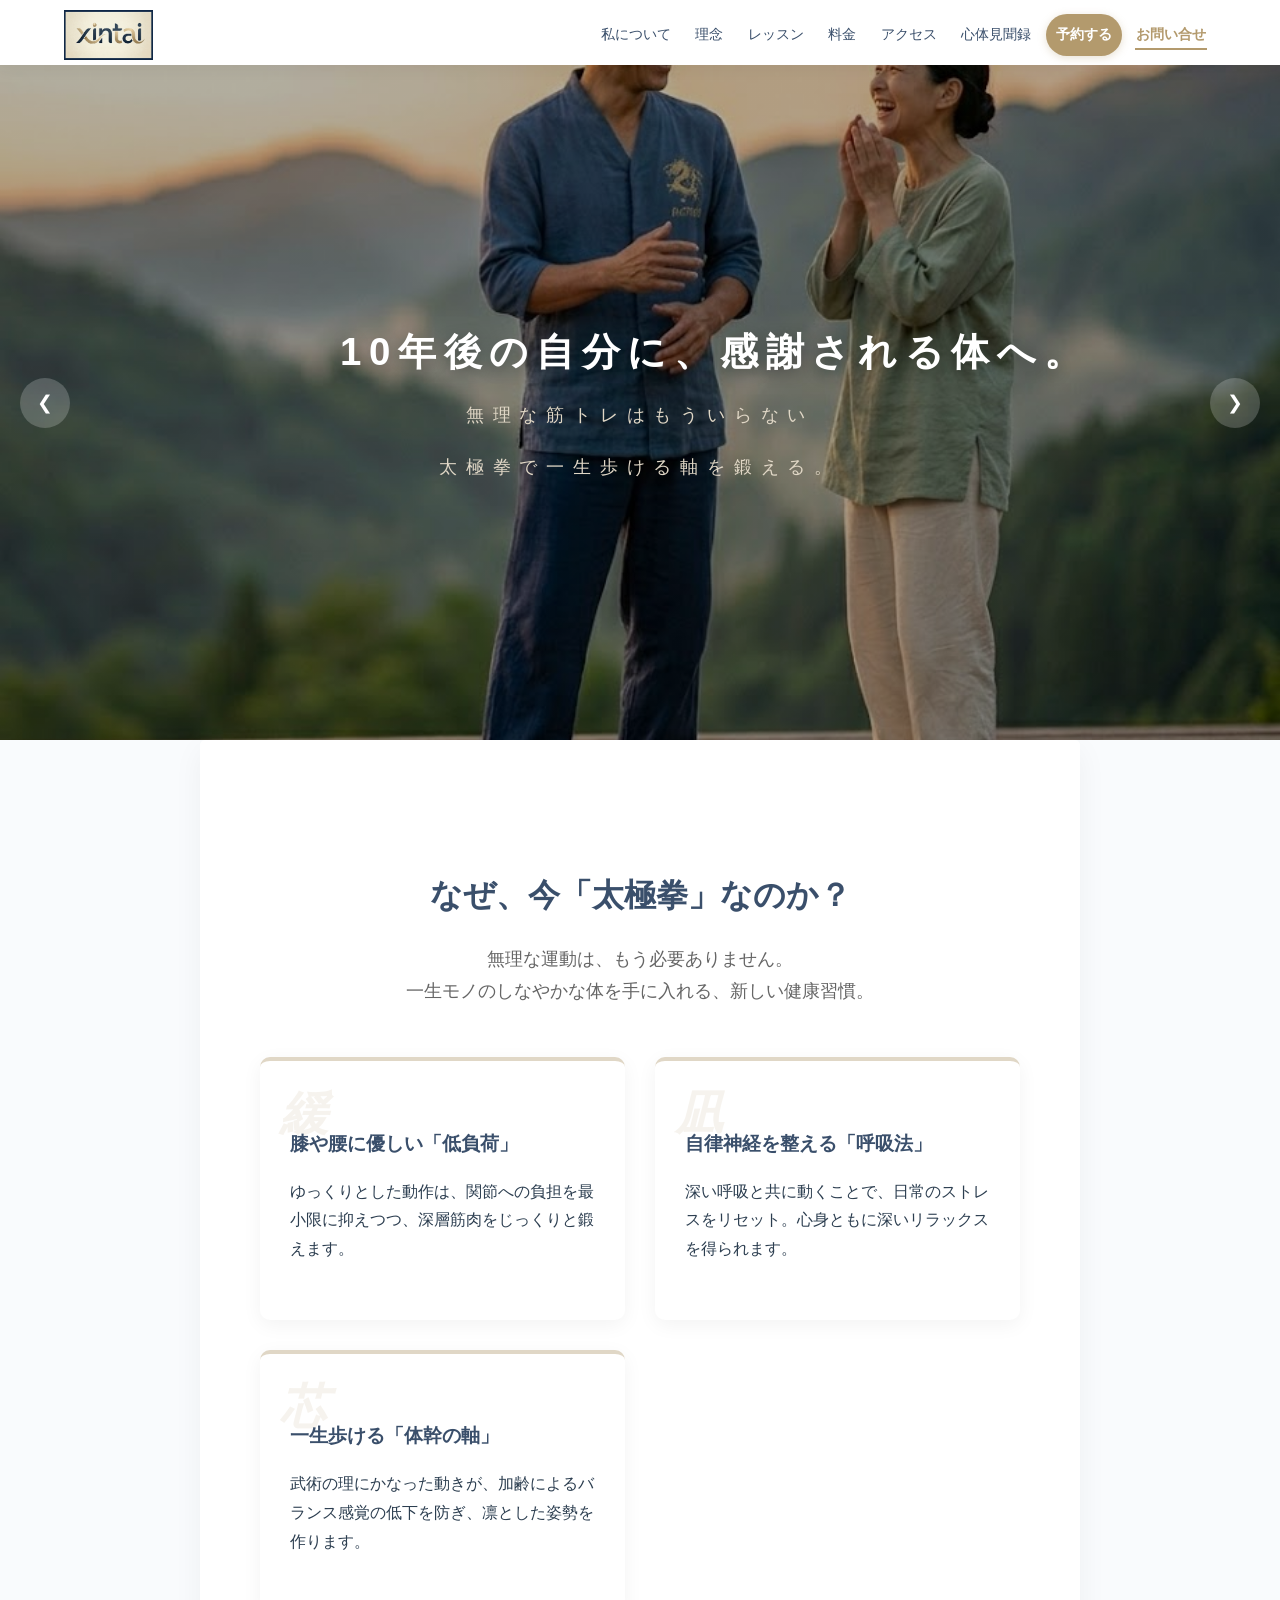
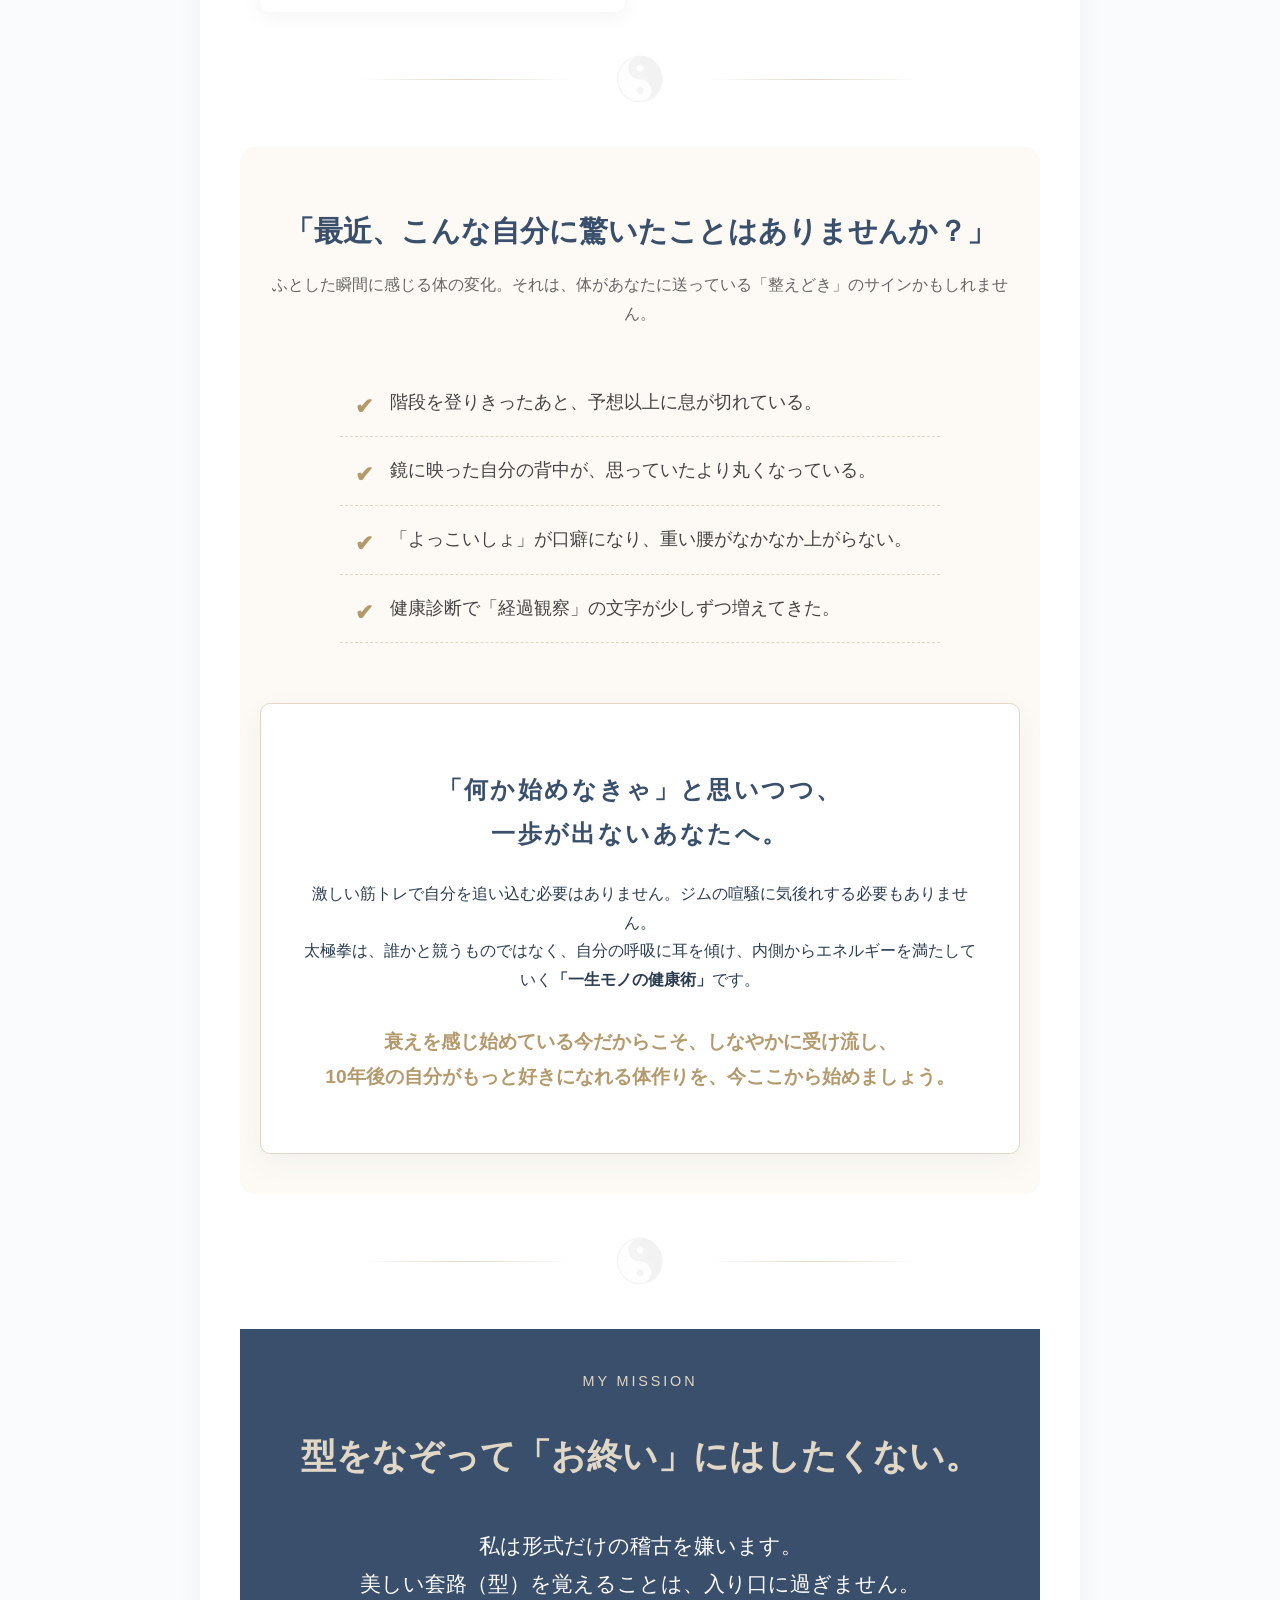
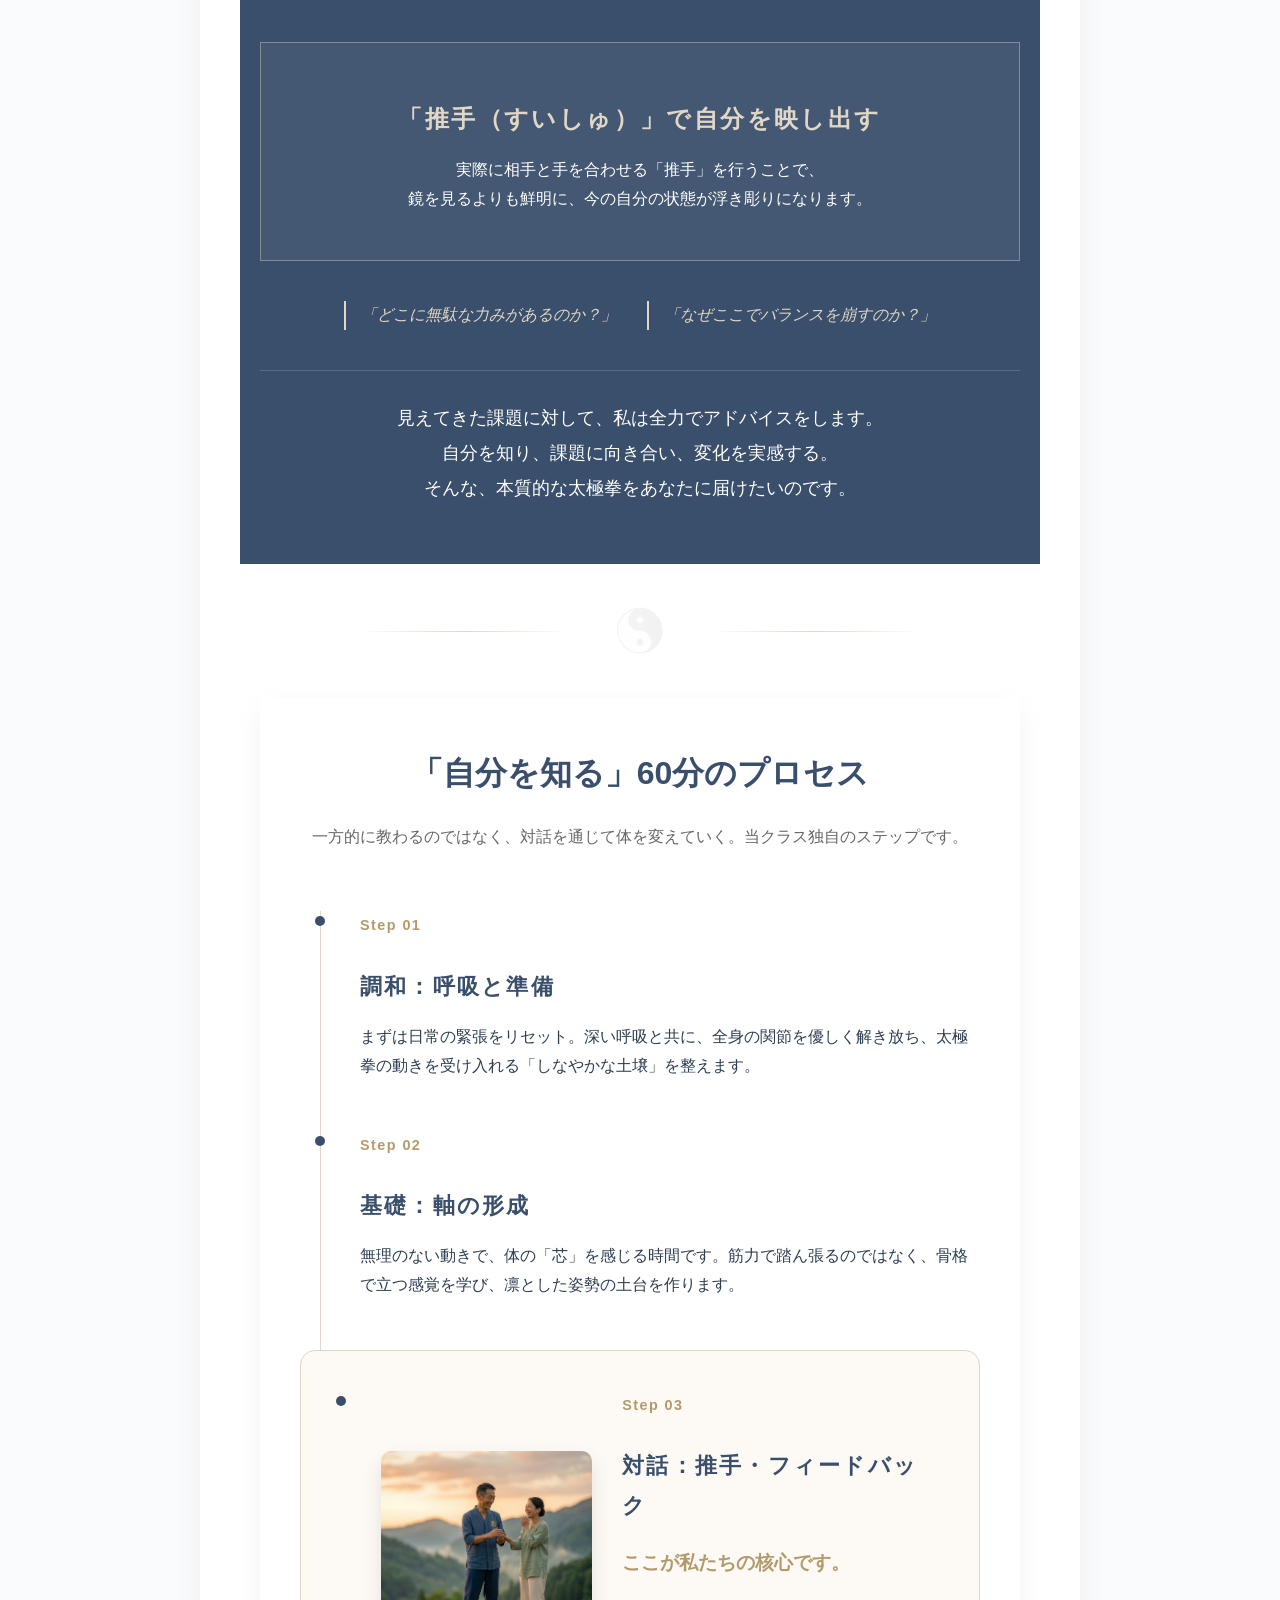
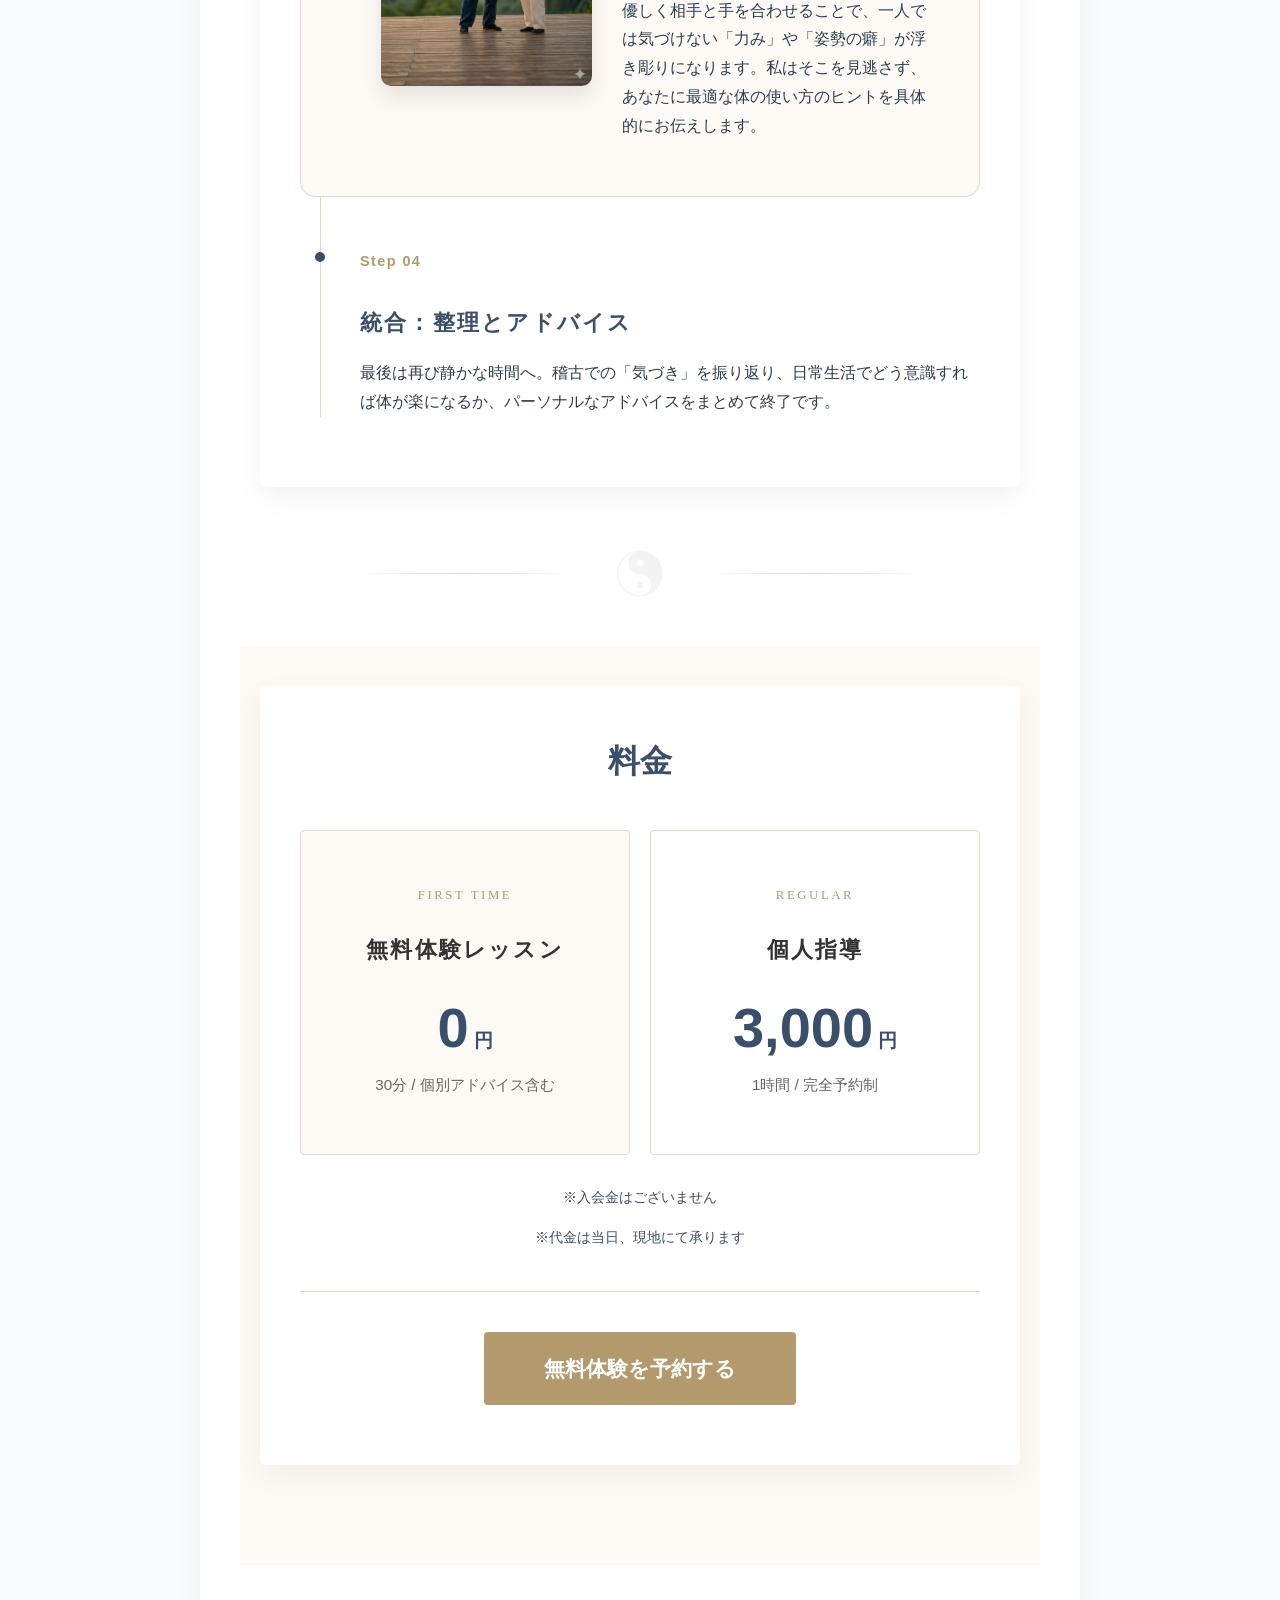
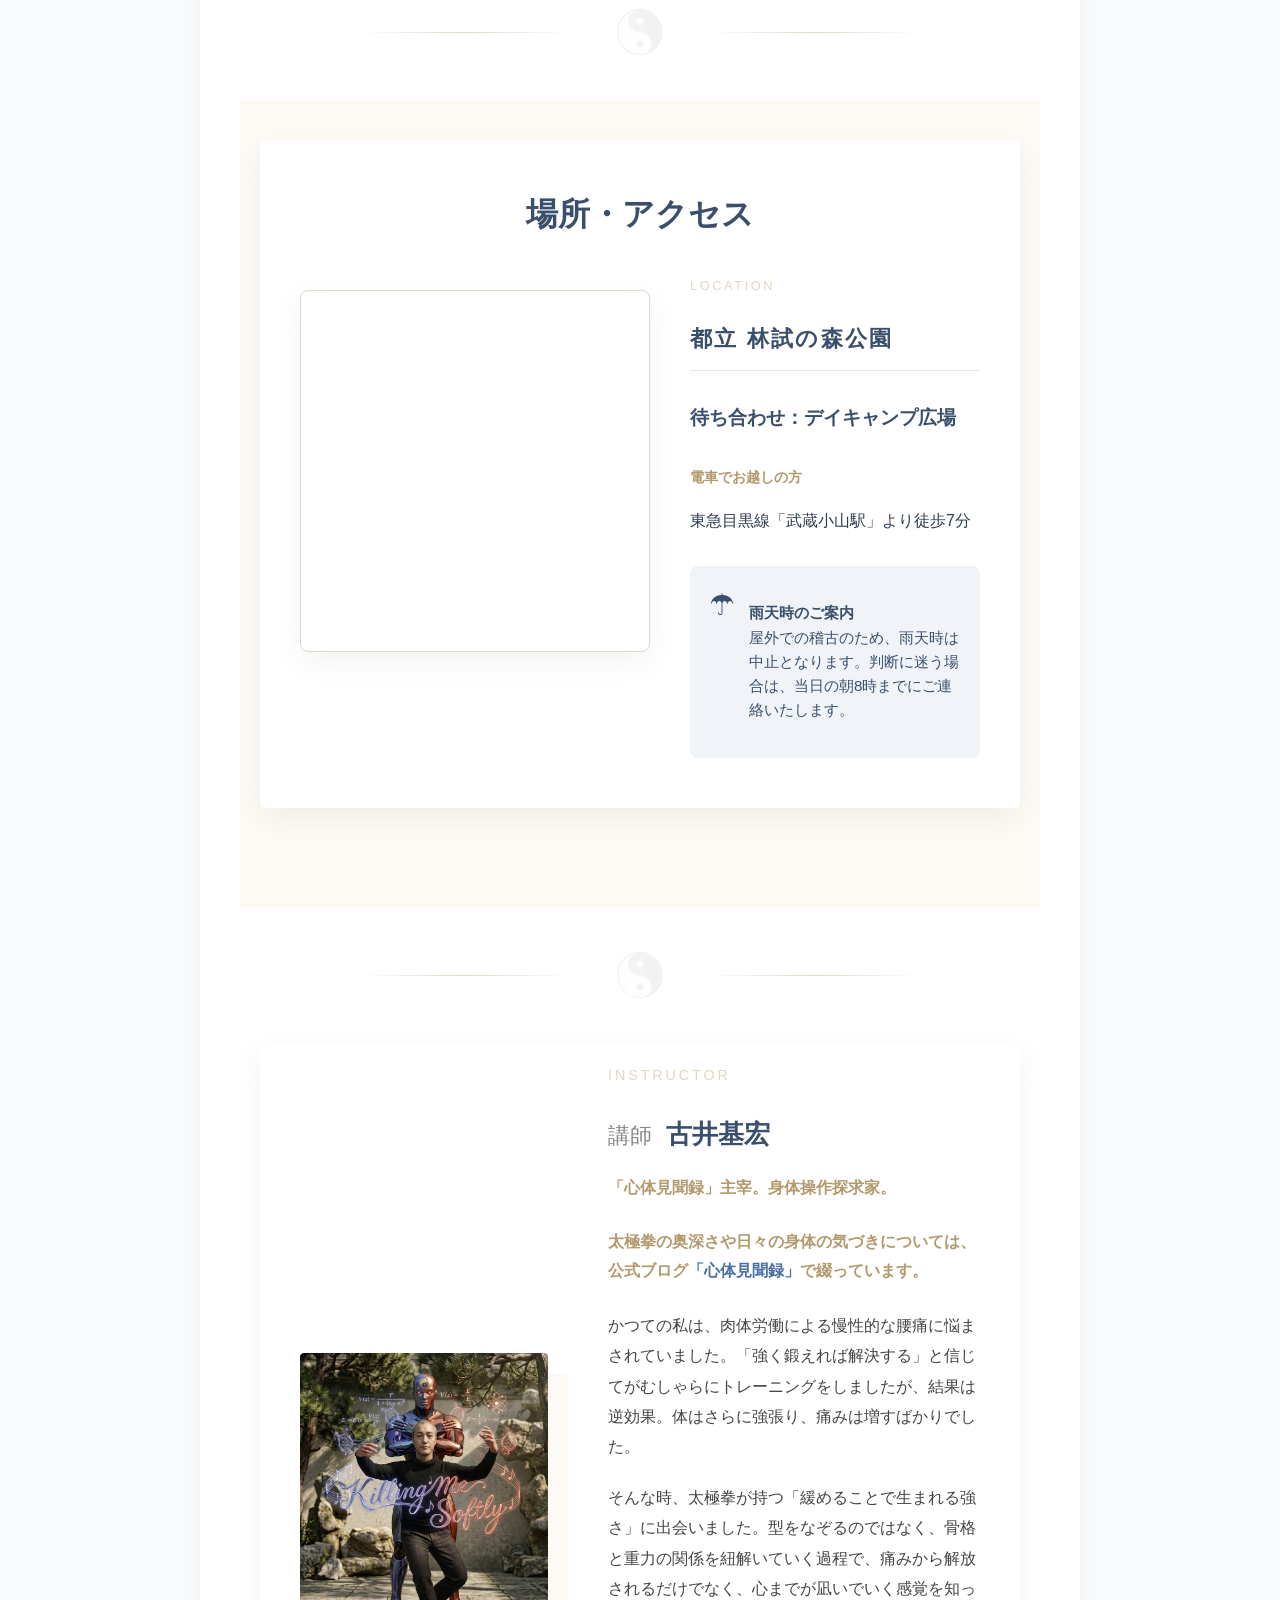
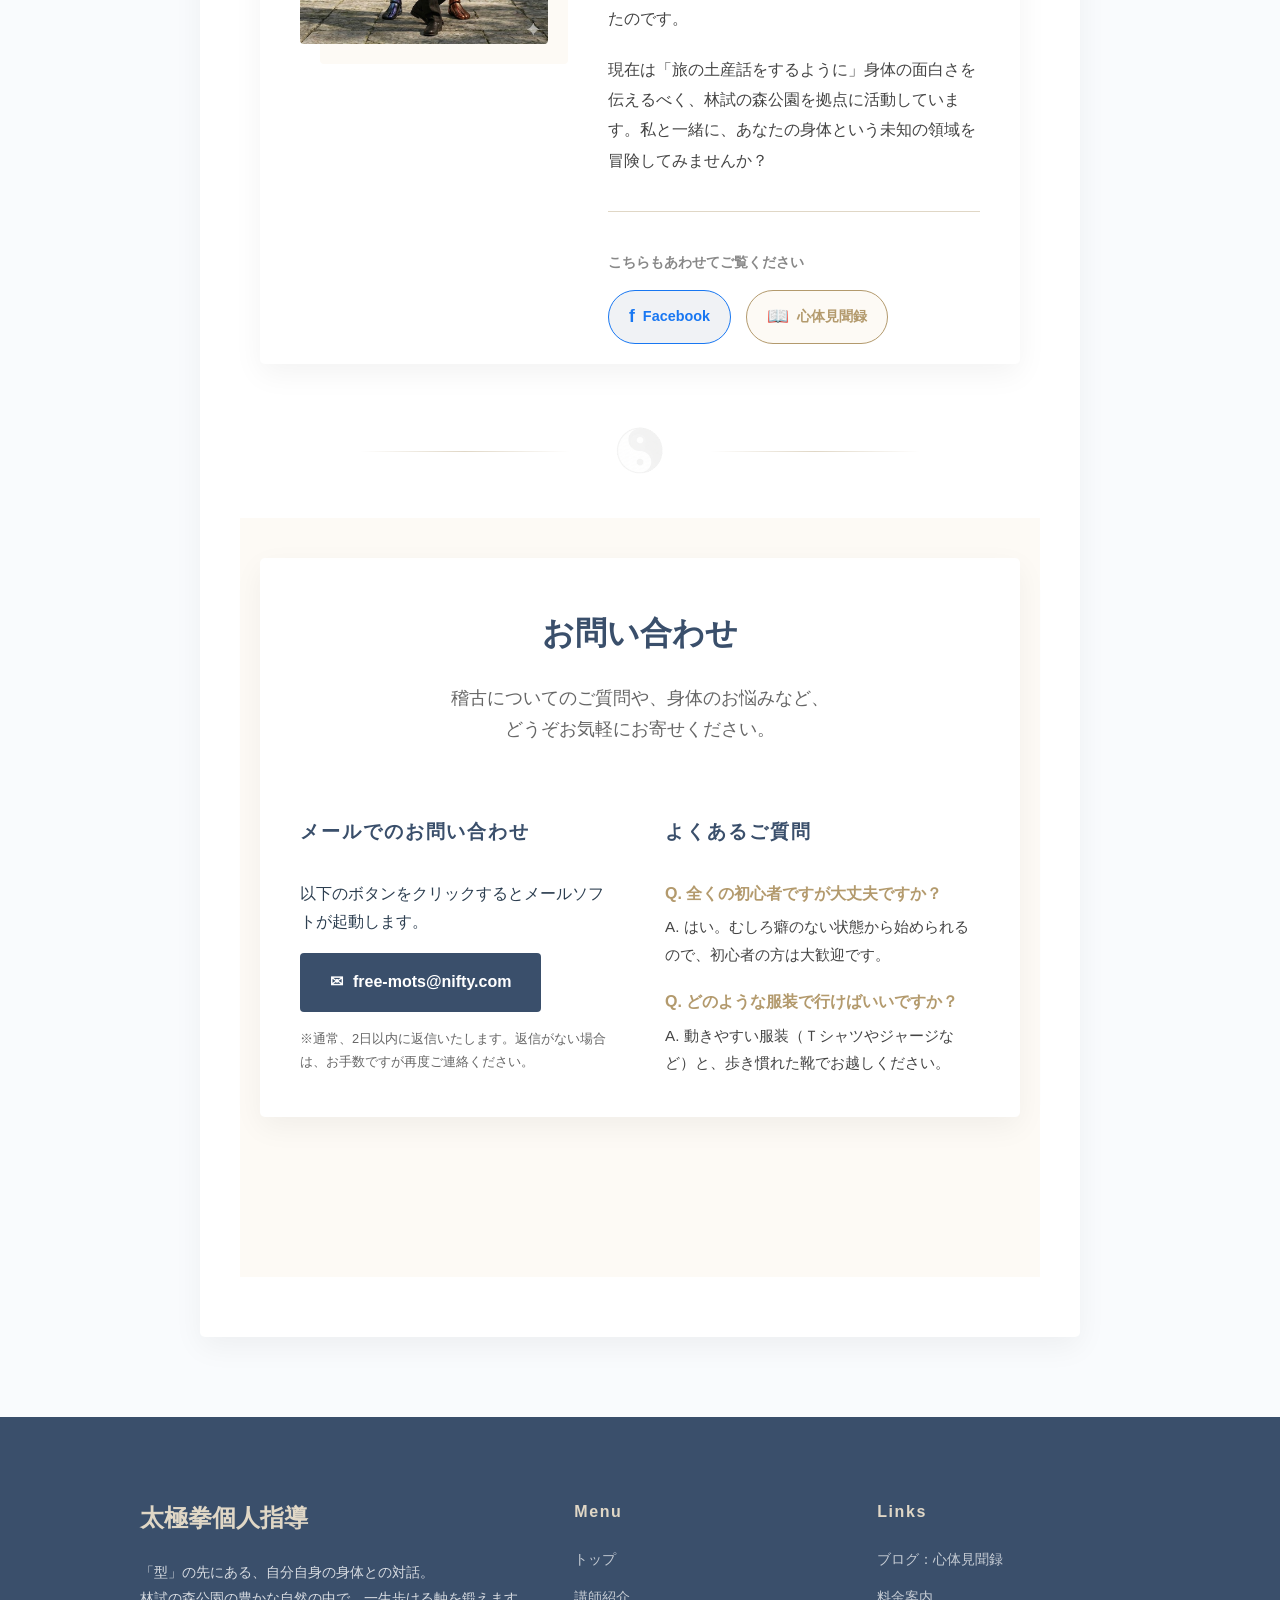
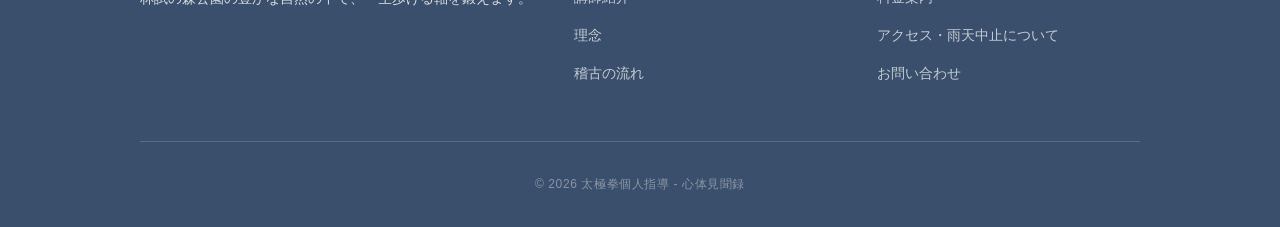
==== commit 828156ce: "Add files via upload" ====
--- a/index.html
+++ b/index.html
@@ -7,7 +7,7 @@
     <!-- 外部CSSファイルの読み込み -->
     <link rel="stylesheet" href="style.css">
     <link rel="icon" type="image/png" href="icon-32x32.png">
-　　<script src="https://ajax.googleapis.com/ajax/libs/jquery/3.7.1/jquery.min.js"></script>
+    <script src="https://ajax.googleapis.com/ajax/libs/jquery/3.7.1/jquery.min.js"></script>
 </head>
 <body>
 
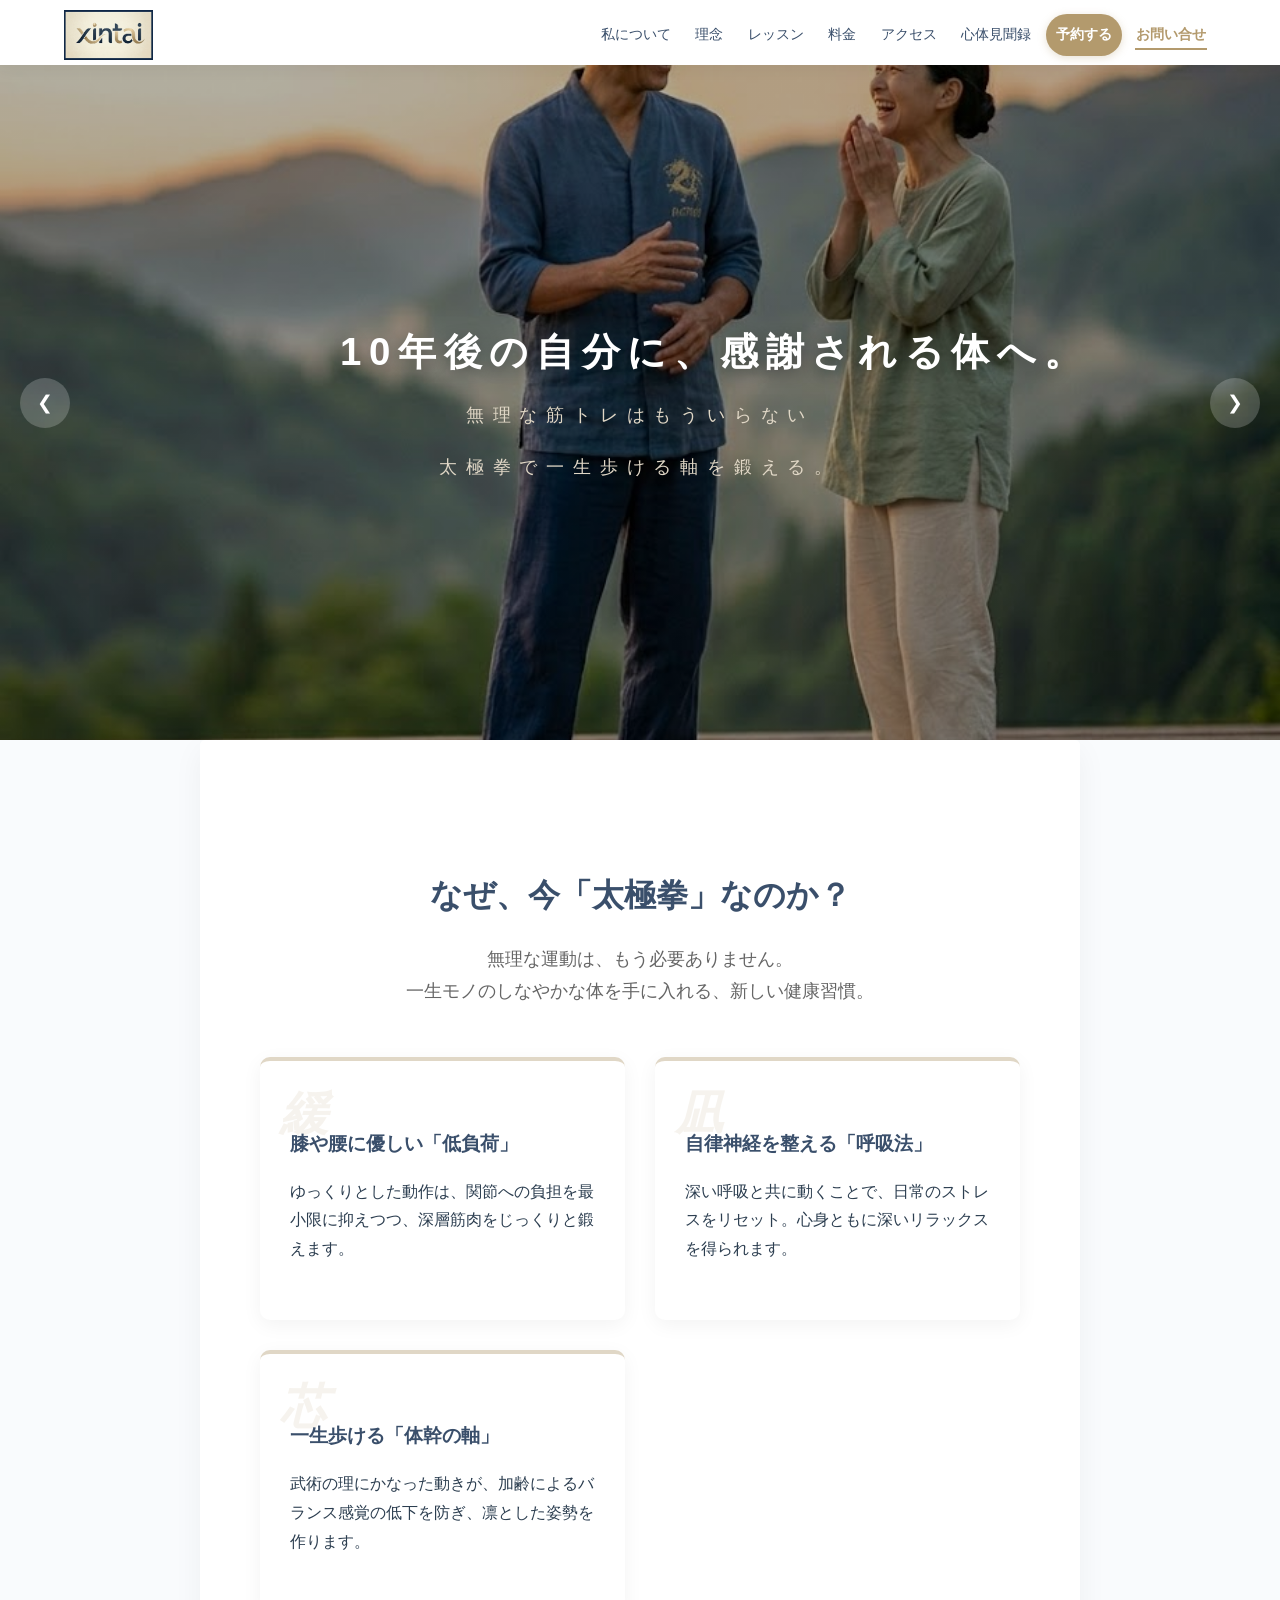
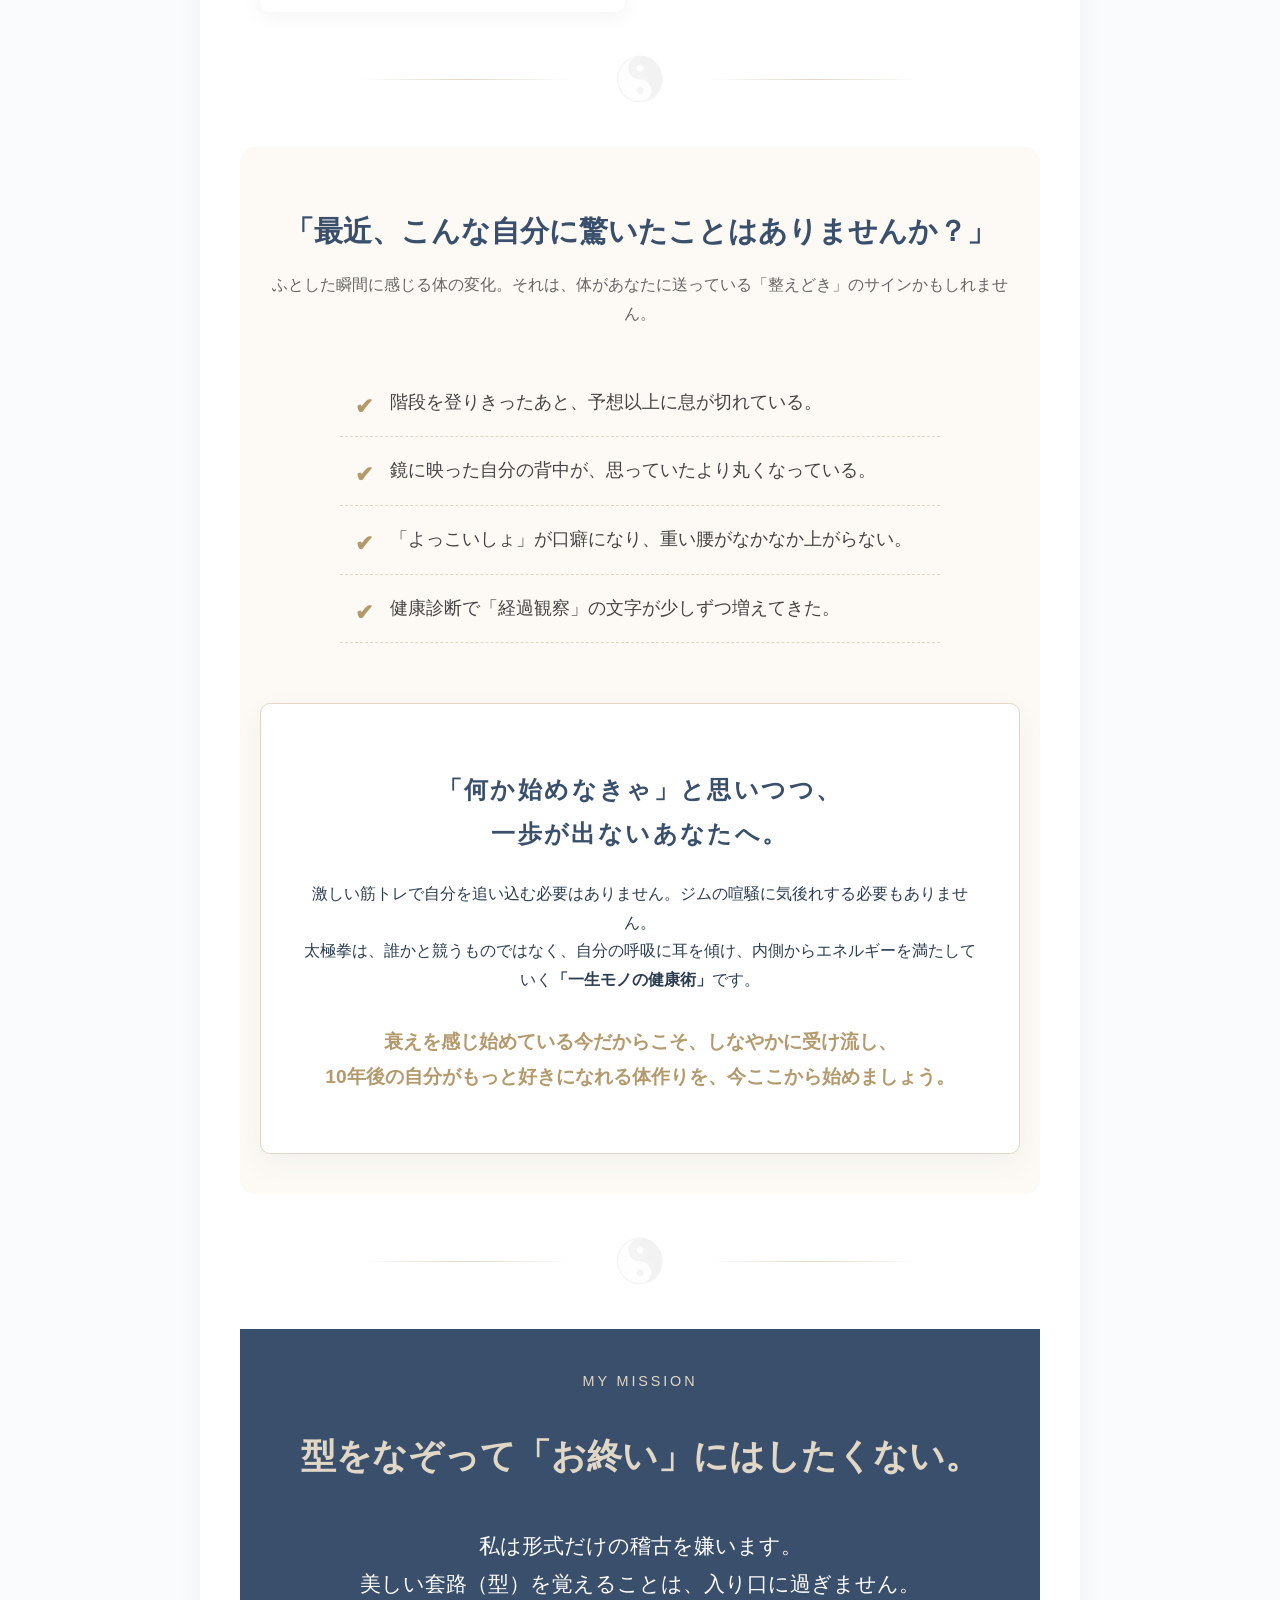
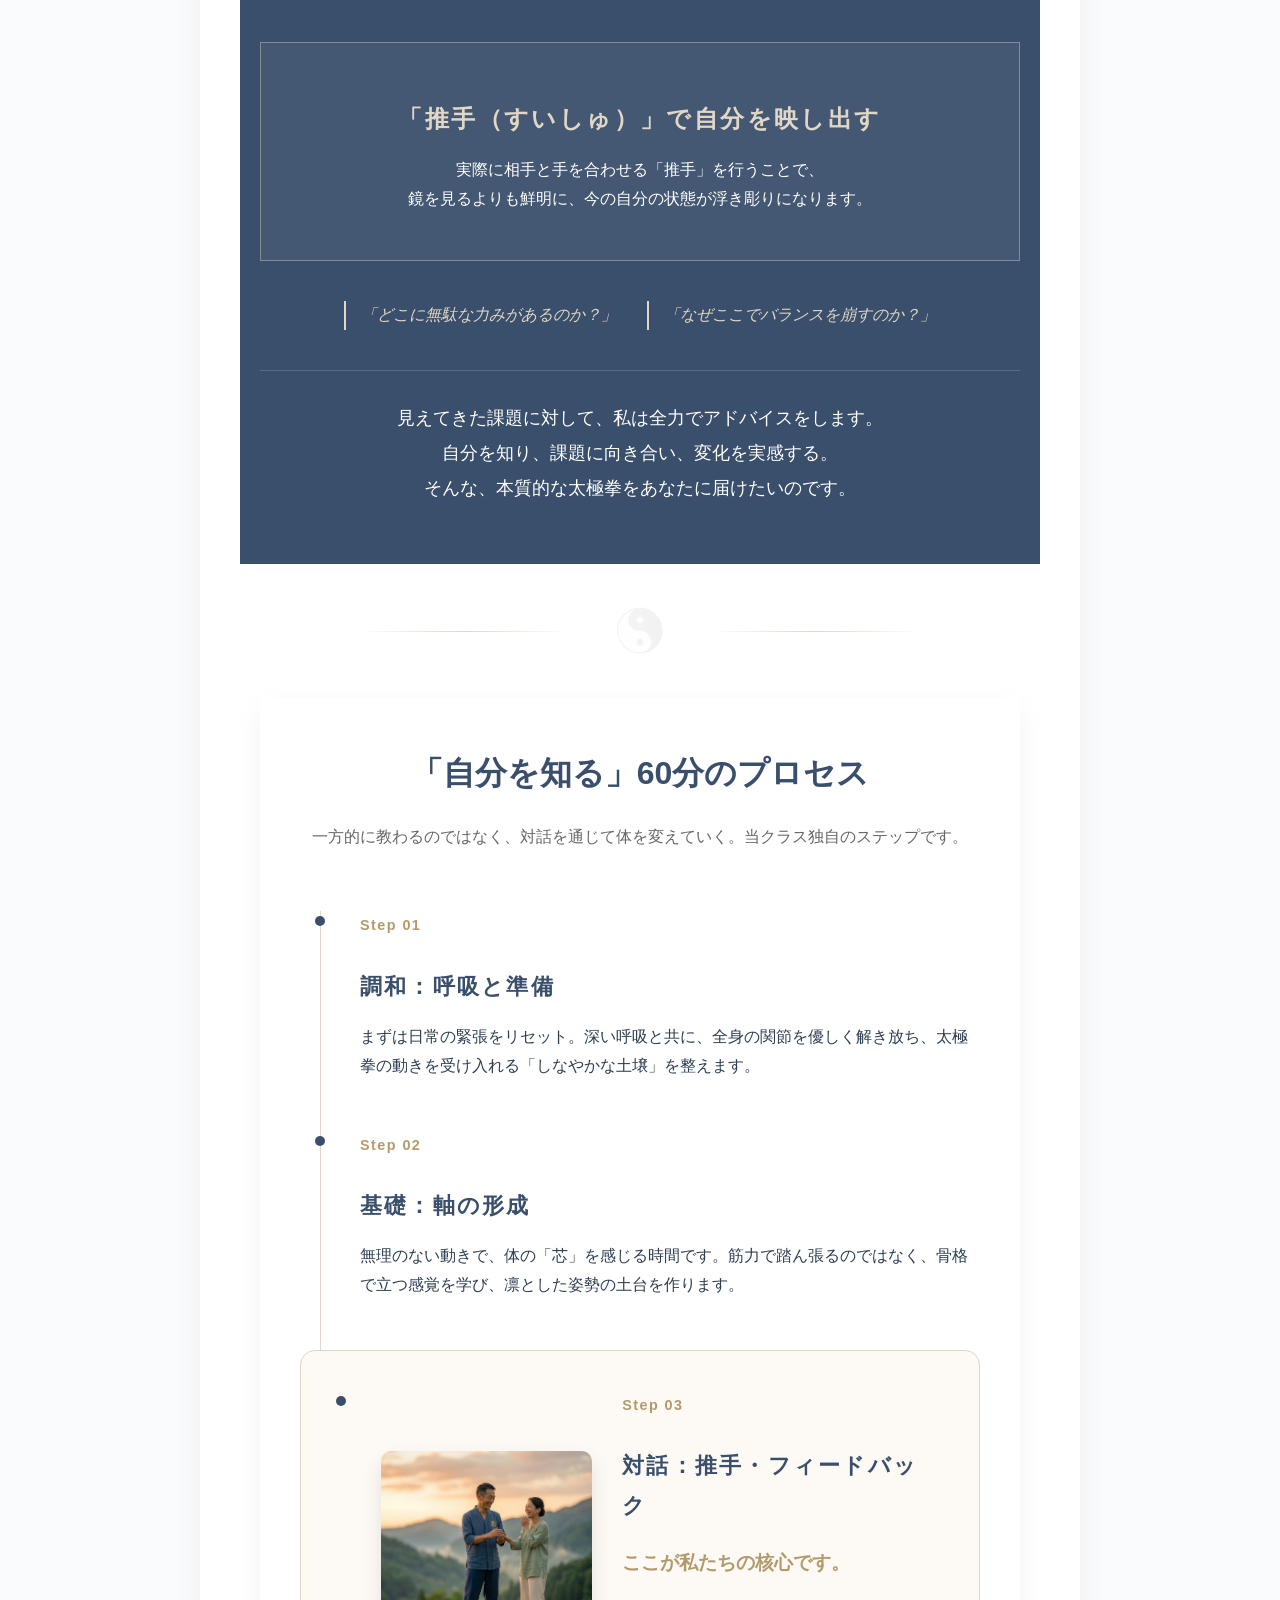
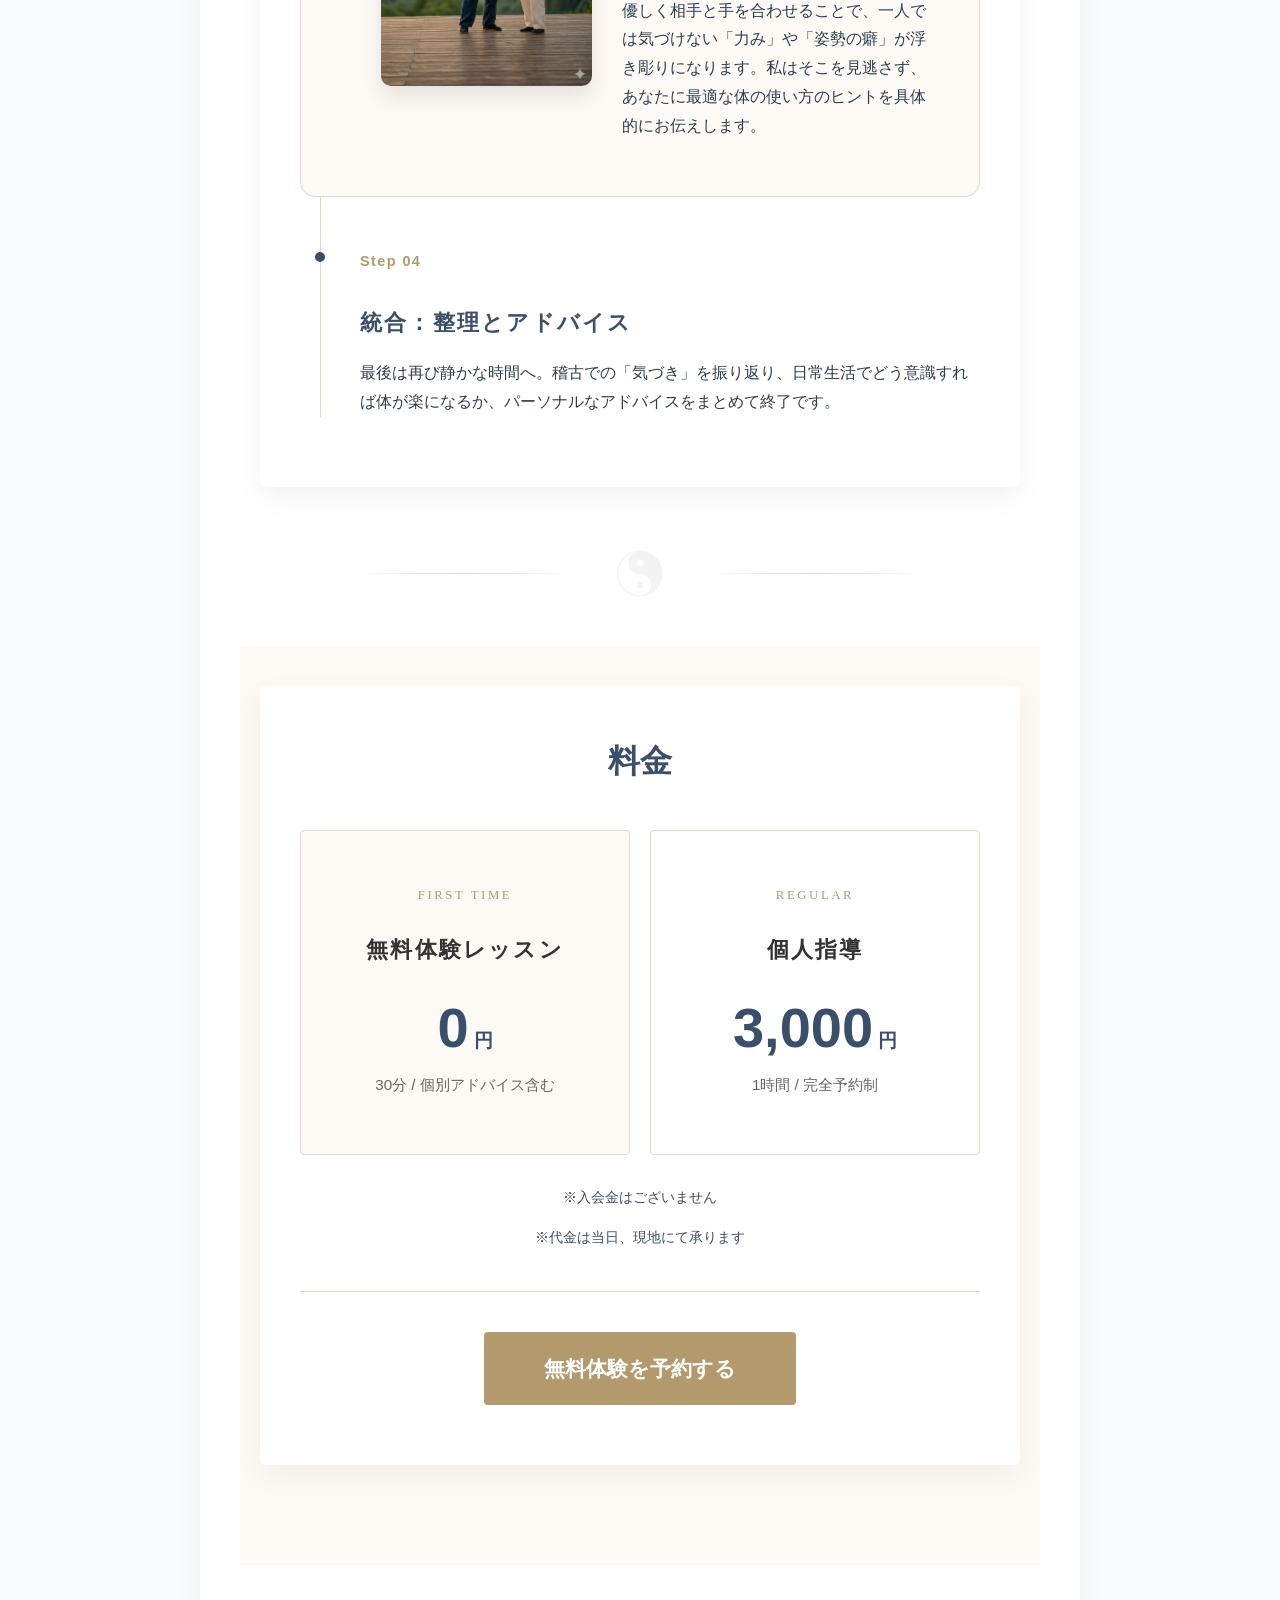
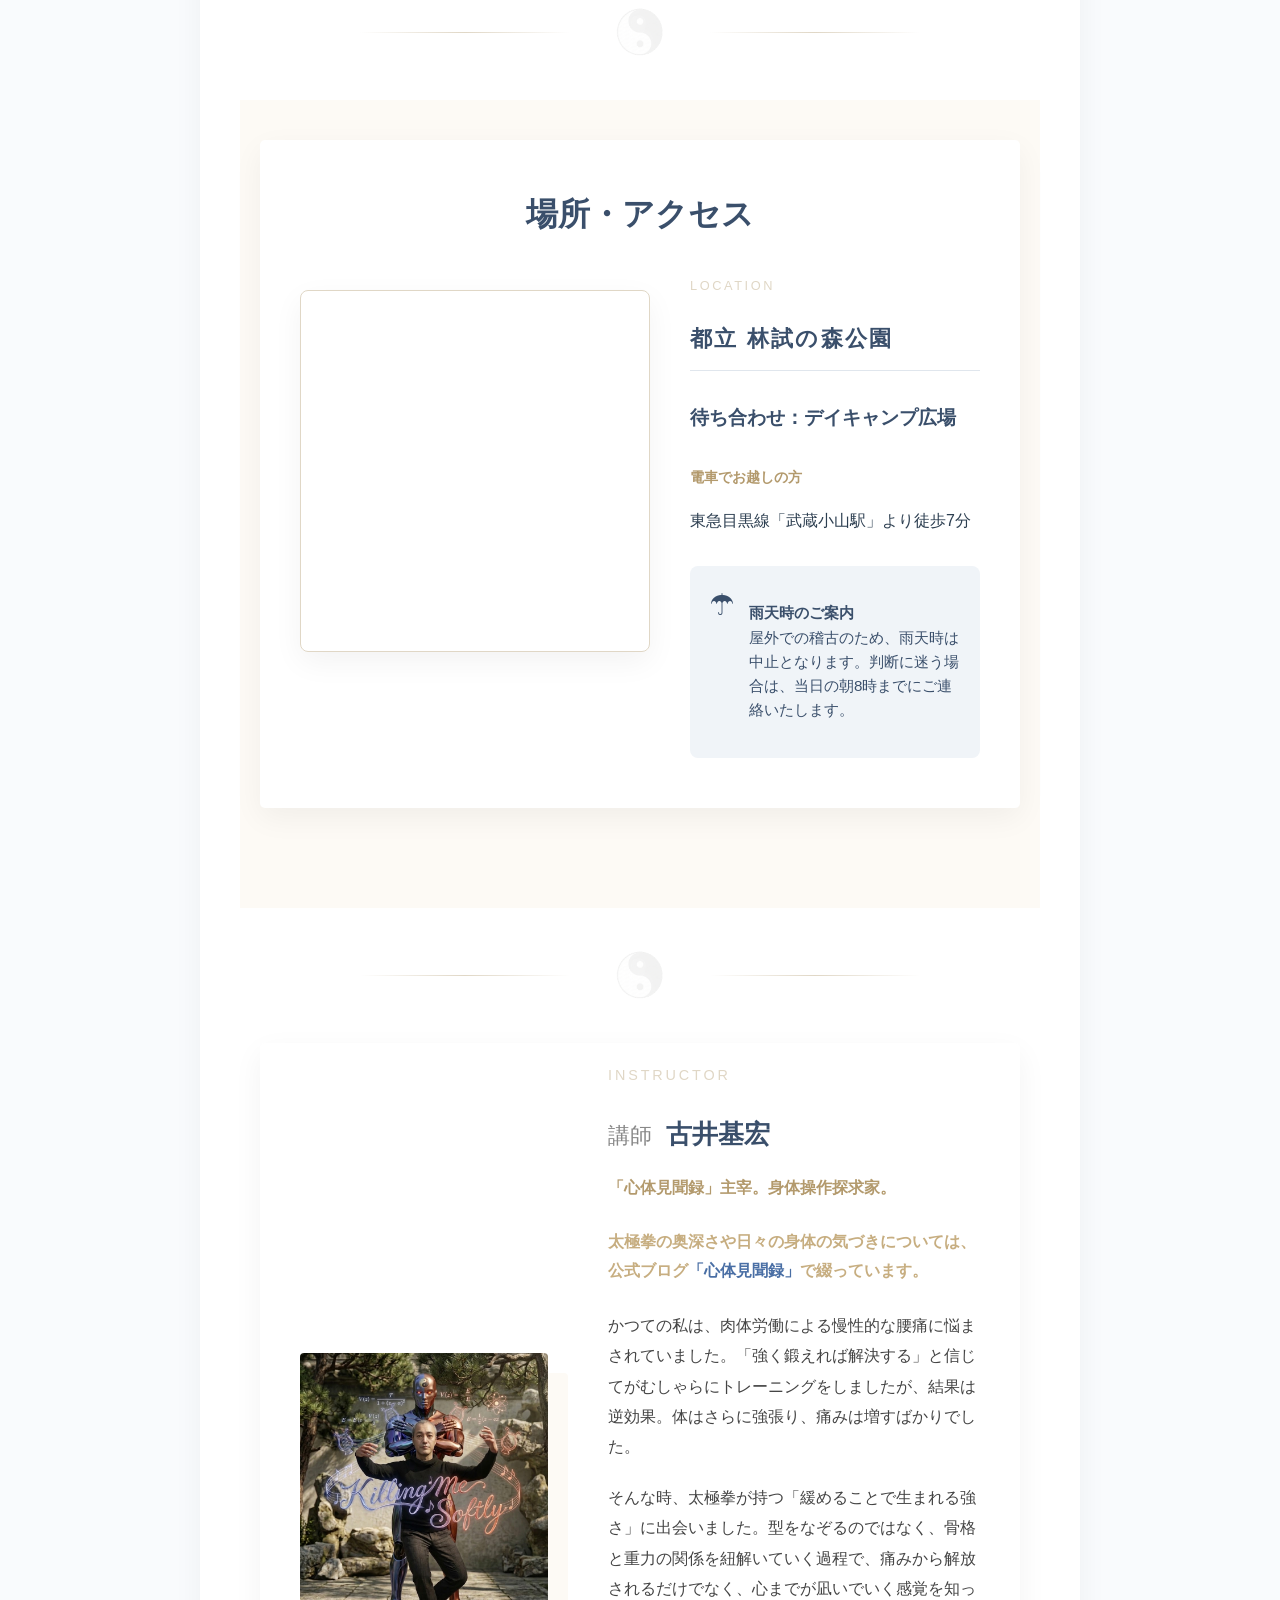
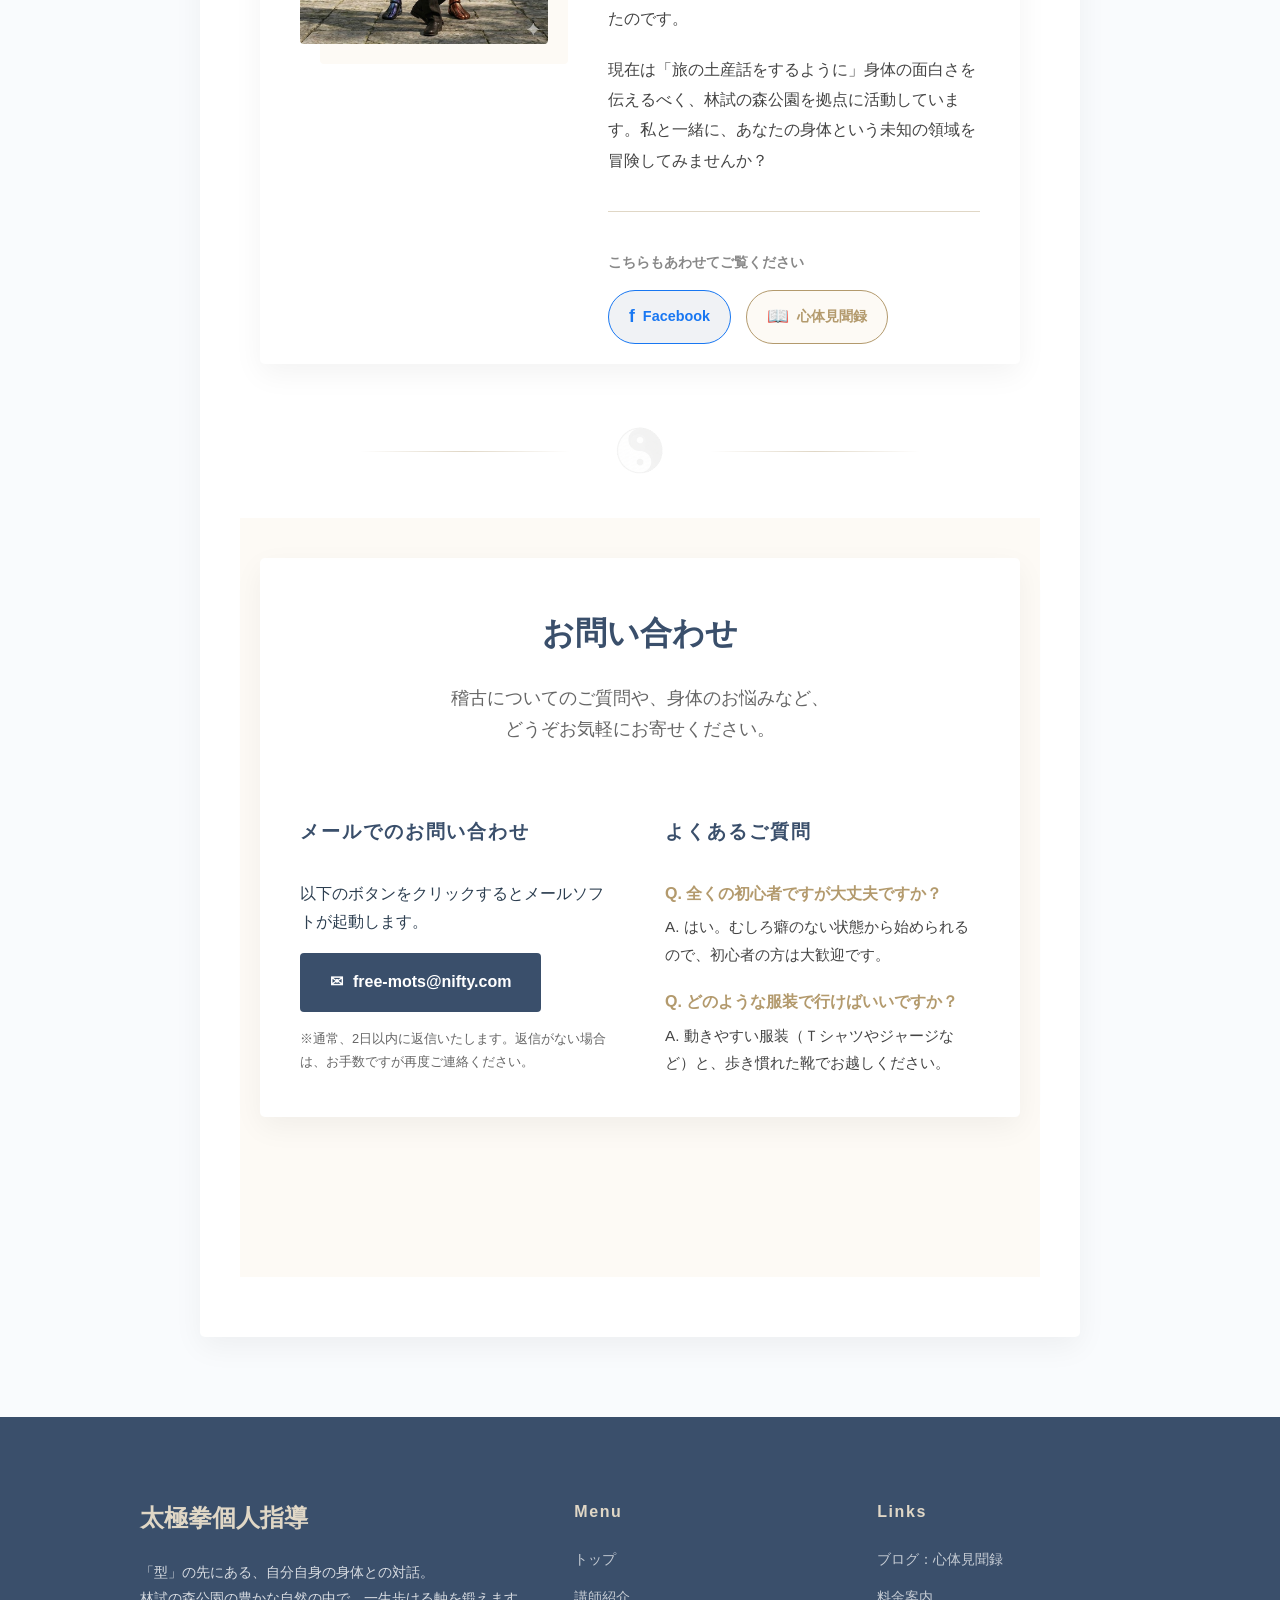
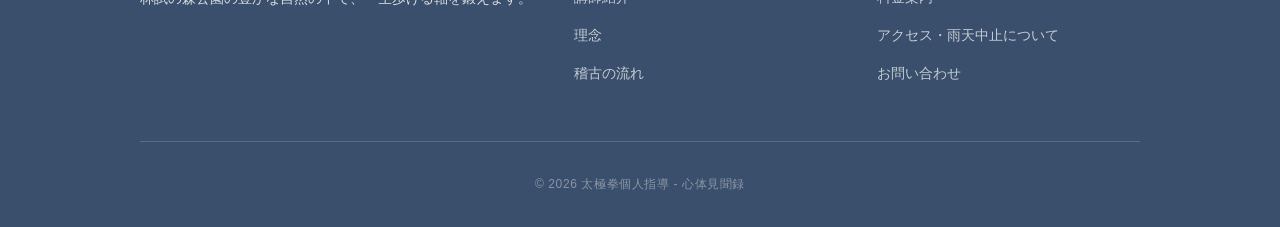
==== commit 12037f5a: "Add files via upload" ====
--- a/index.html
+++ b/index.html
@@ -313,7 +313,7 @@
                     「心体見聞録」主宰。身体操作探求家。
                 </p>
 
-<p class="about-intro">
+<p class="about-intro about-intro2">
     太極拳の奥深さや日々の身体の気づきについては、公式ブログ<a href="https://free-mots.jimdofree.com/" target="_blank" rel="noopener noreferrer" class="blog-link">「心体見聞録」</a>で綴っています。
 </p>                
                 <div class="about-story">
--- a/style.css
+++ b/style.css
@@ -1061,6 +1061,10 @@
     margin-bottom: 25px;
 }
 
+.about-intro2 {
+    Color: #c7ae81;
+}
+
 .about-story p {
     margin-bottom: 20px;
     font-size: 1rem;
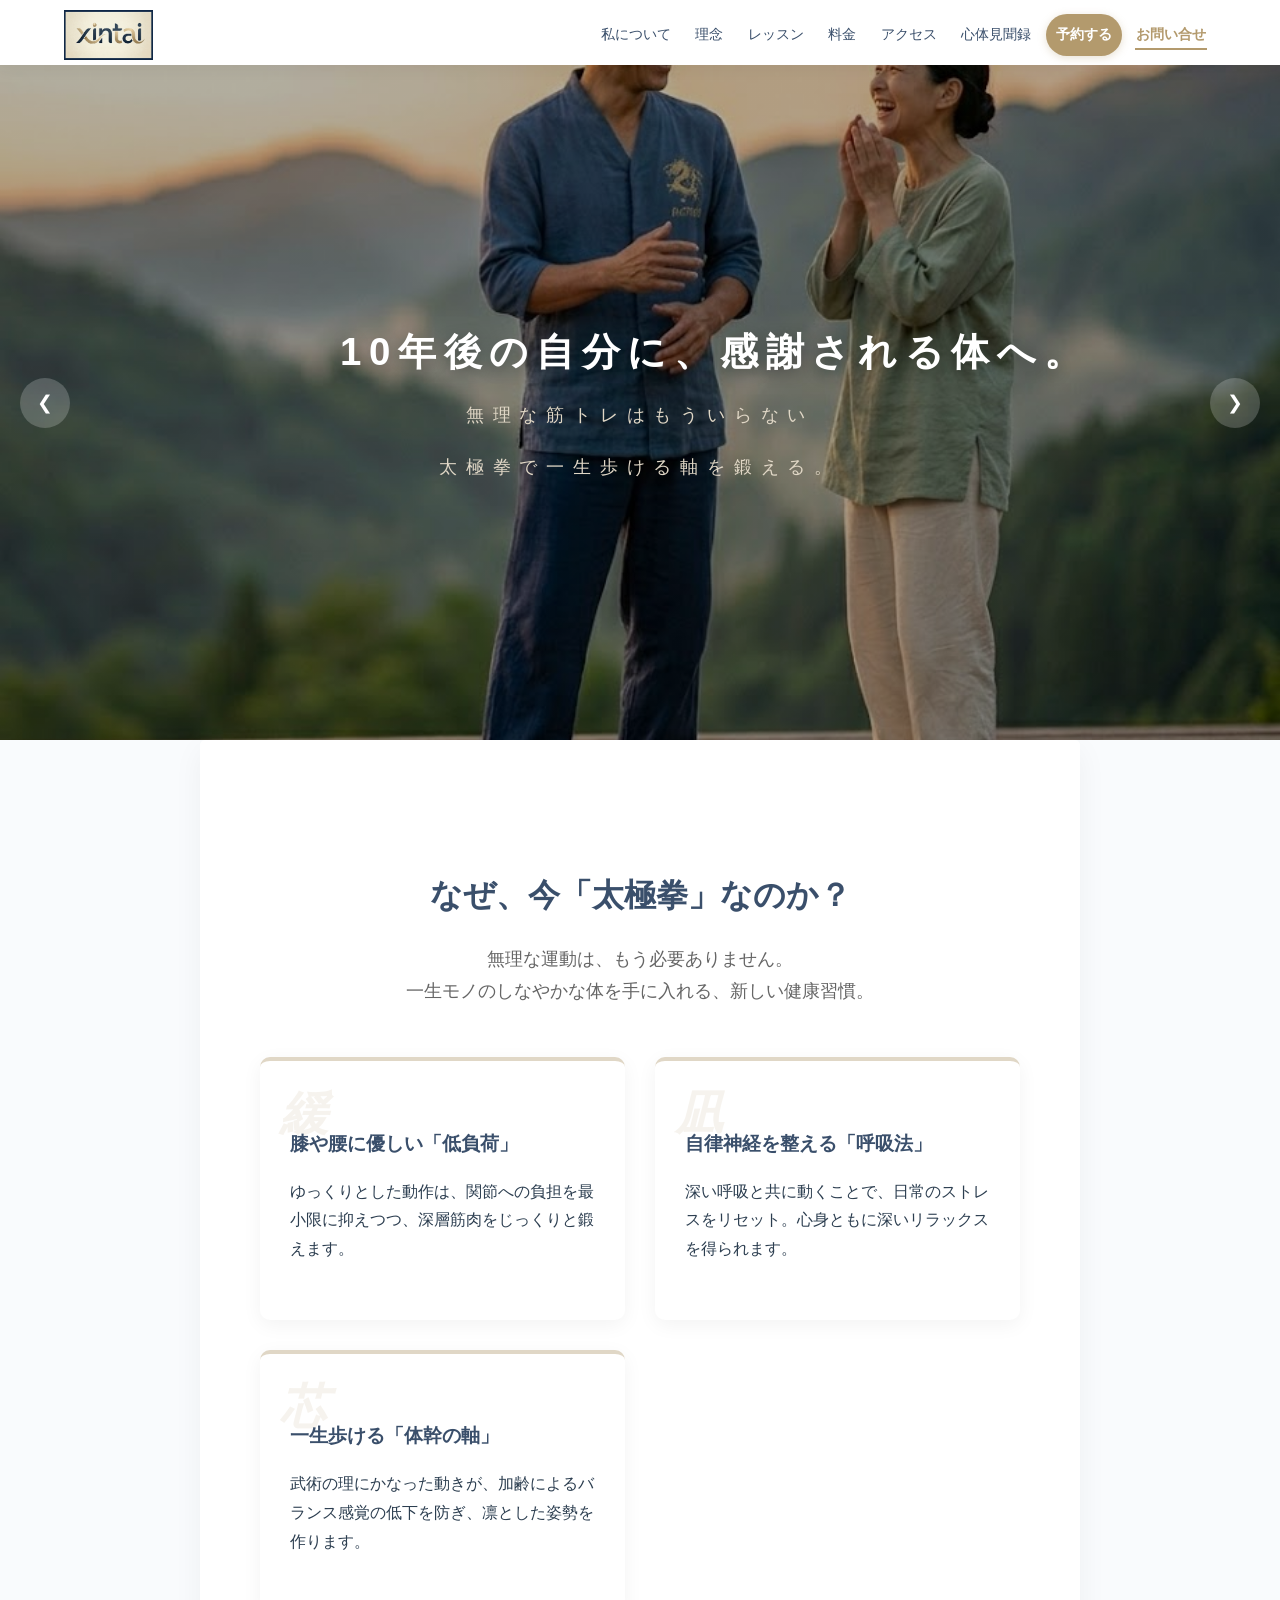
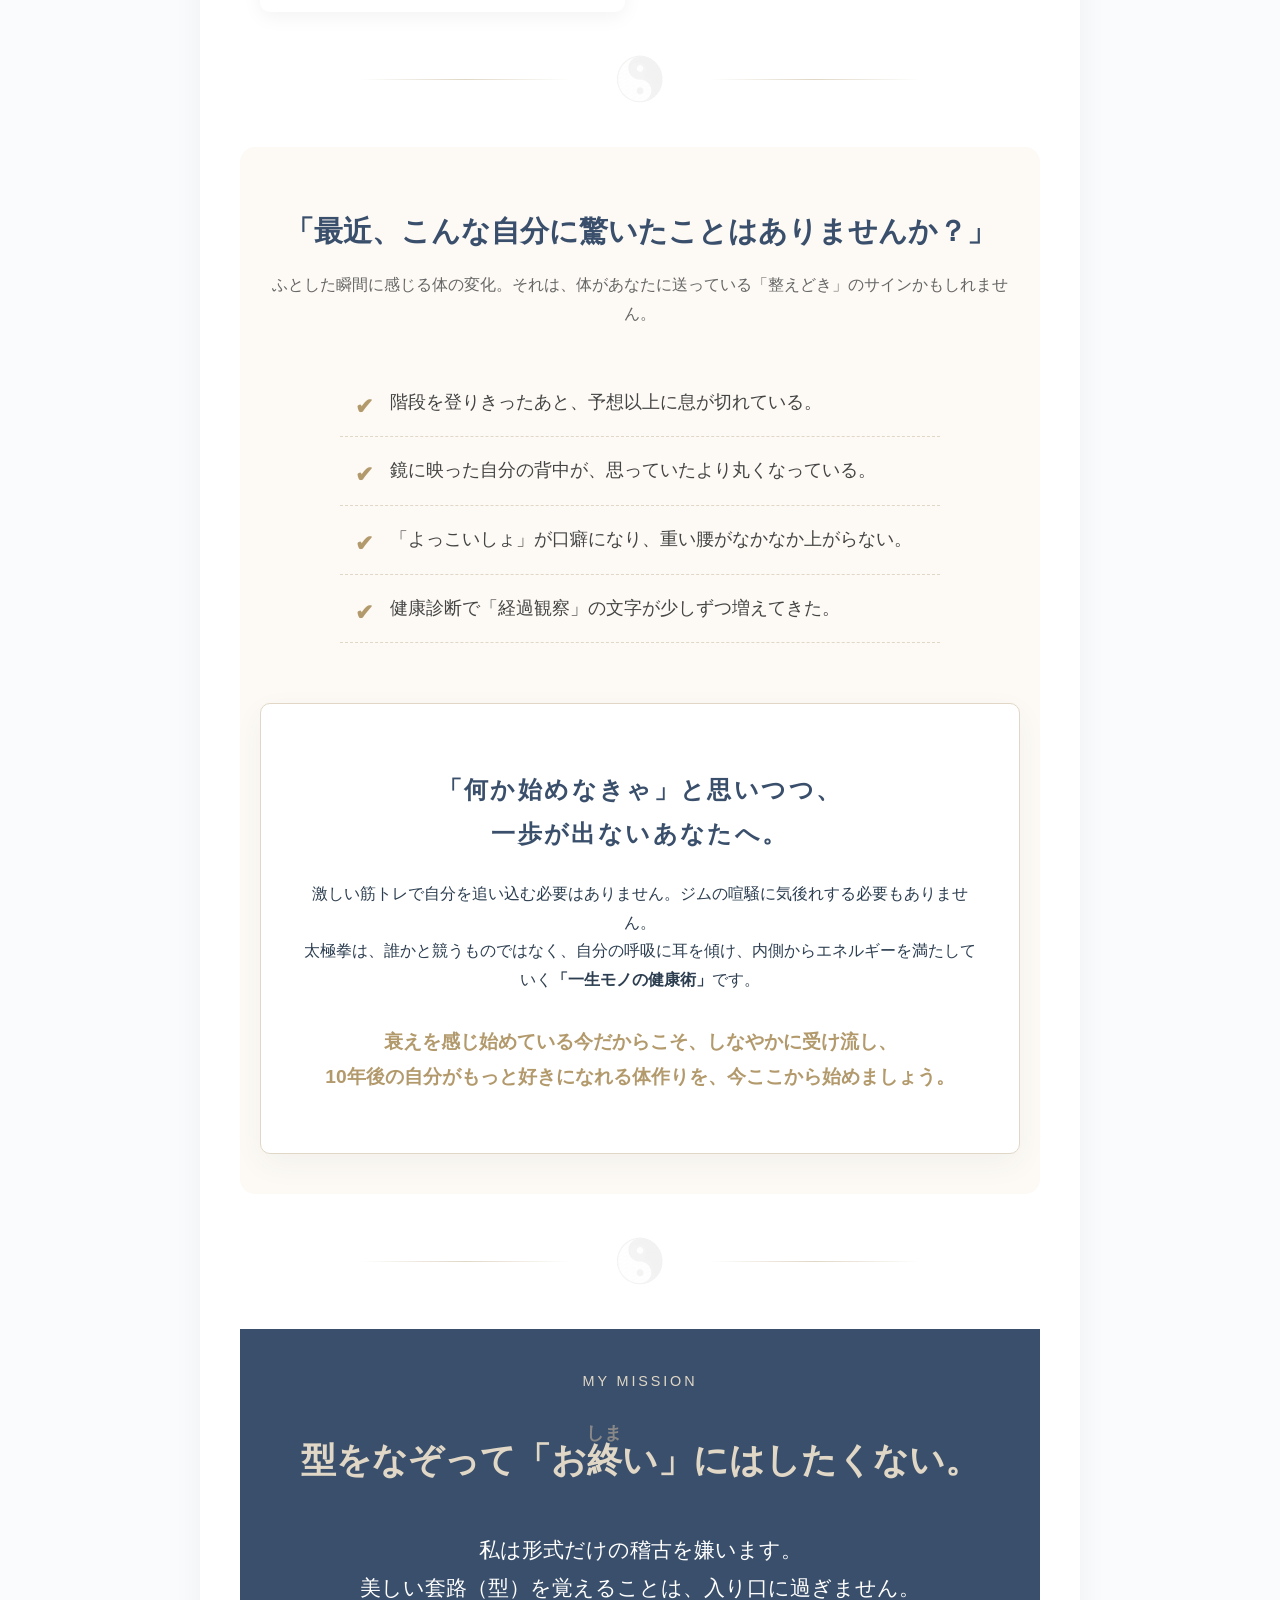
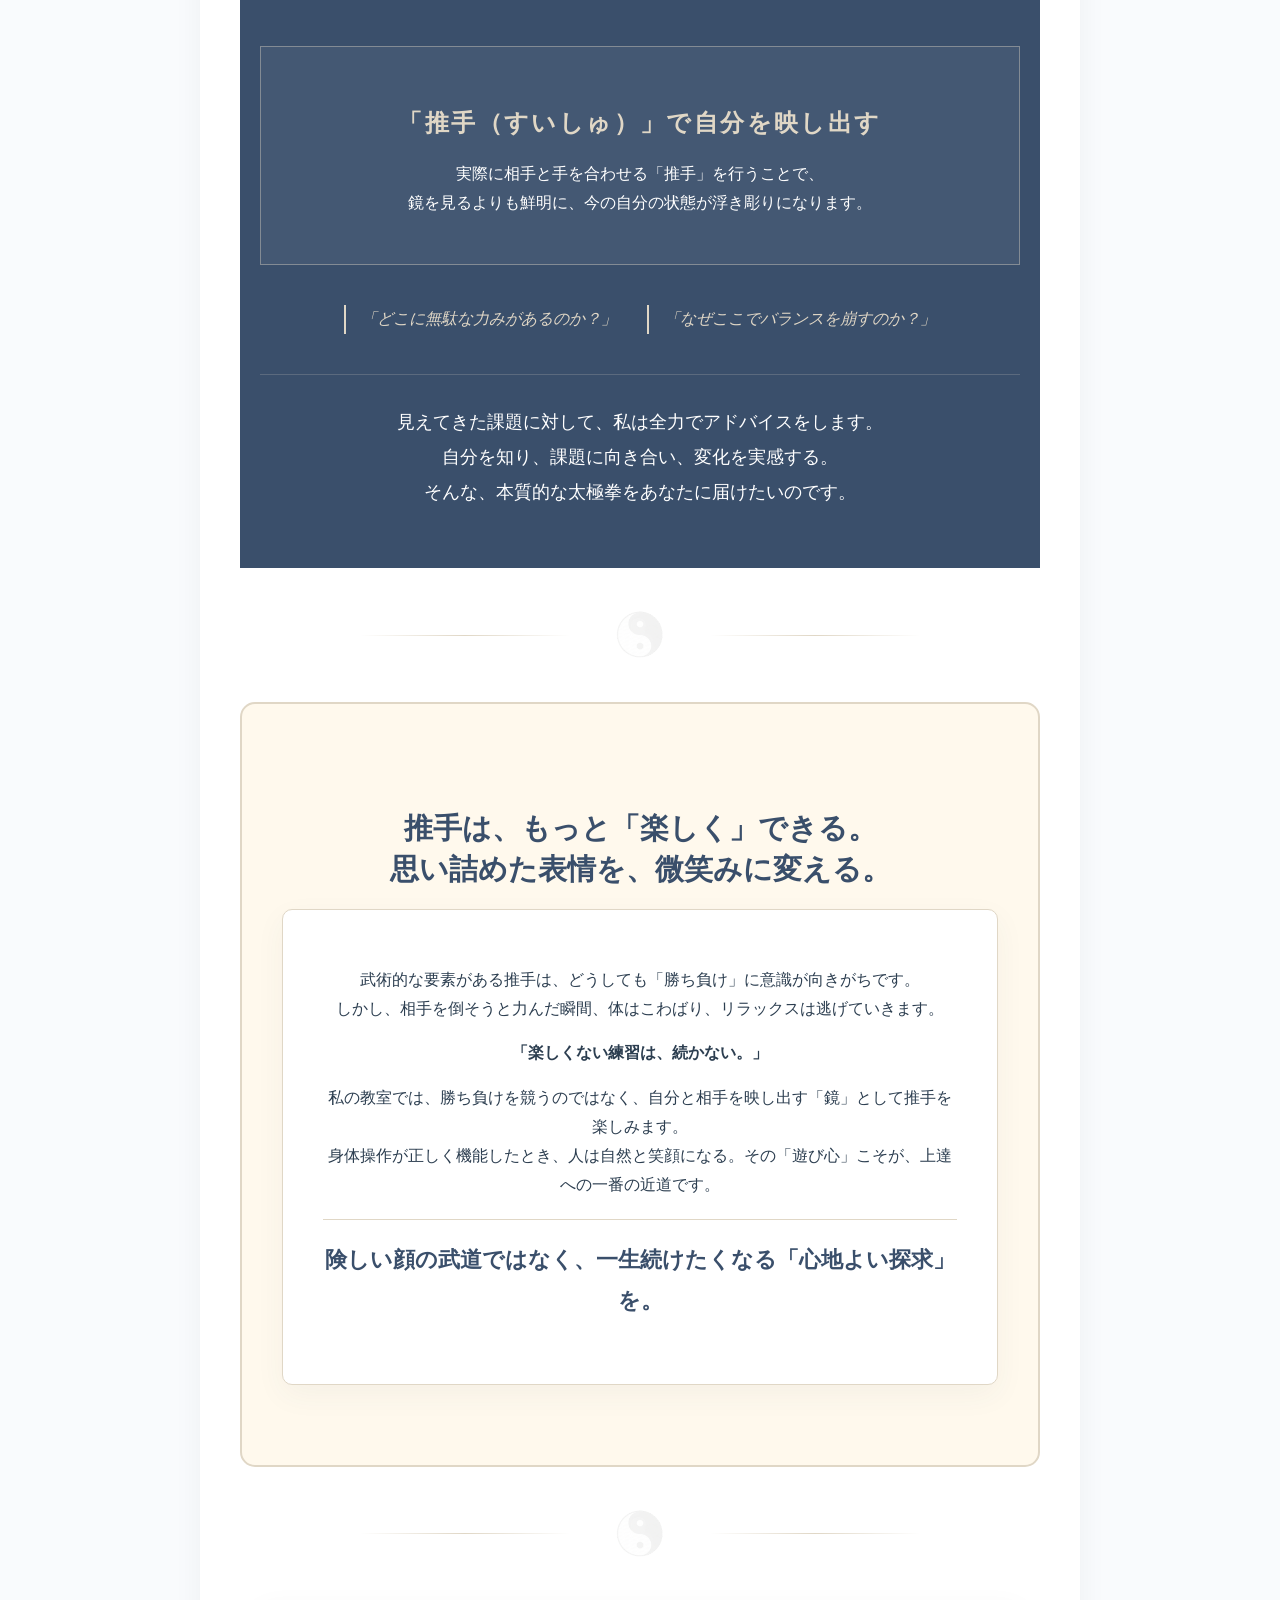
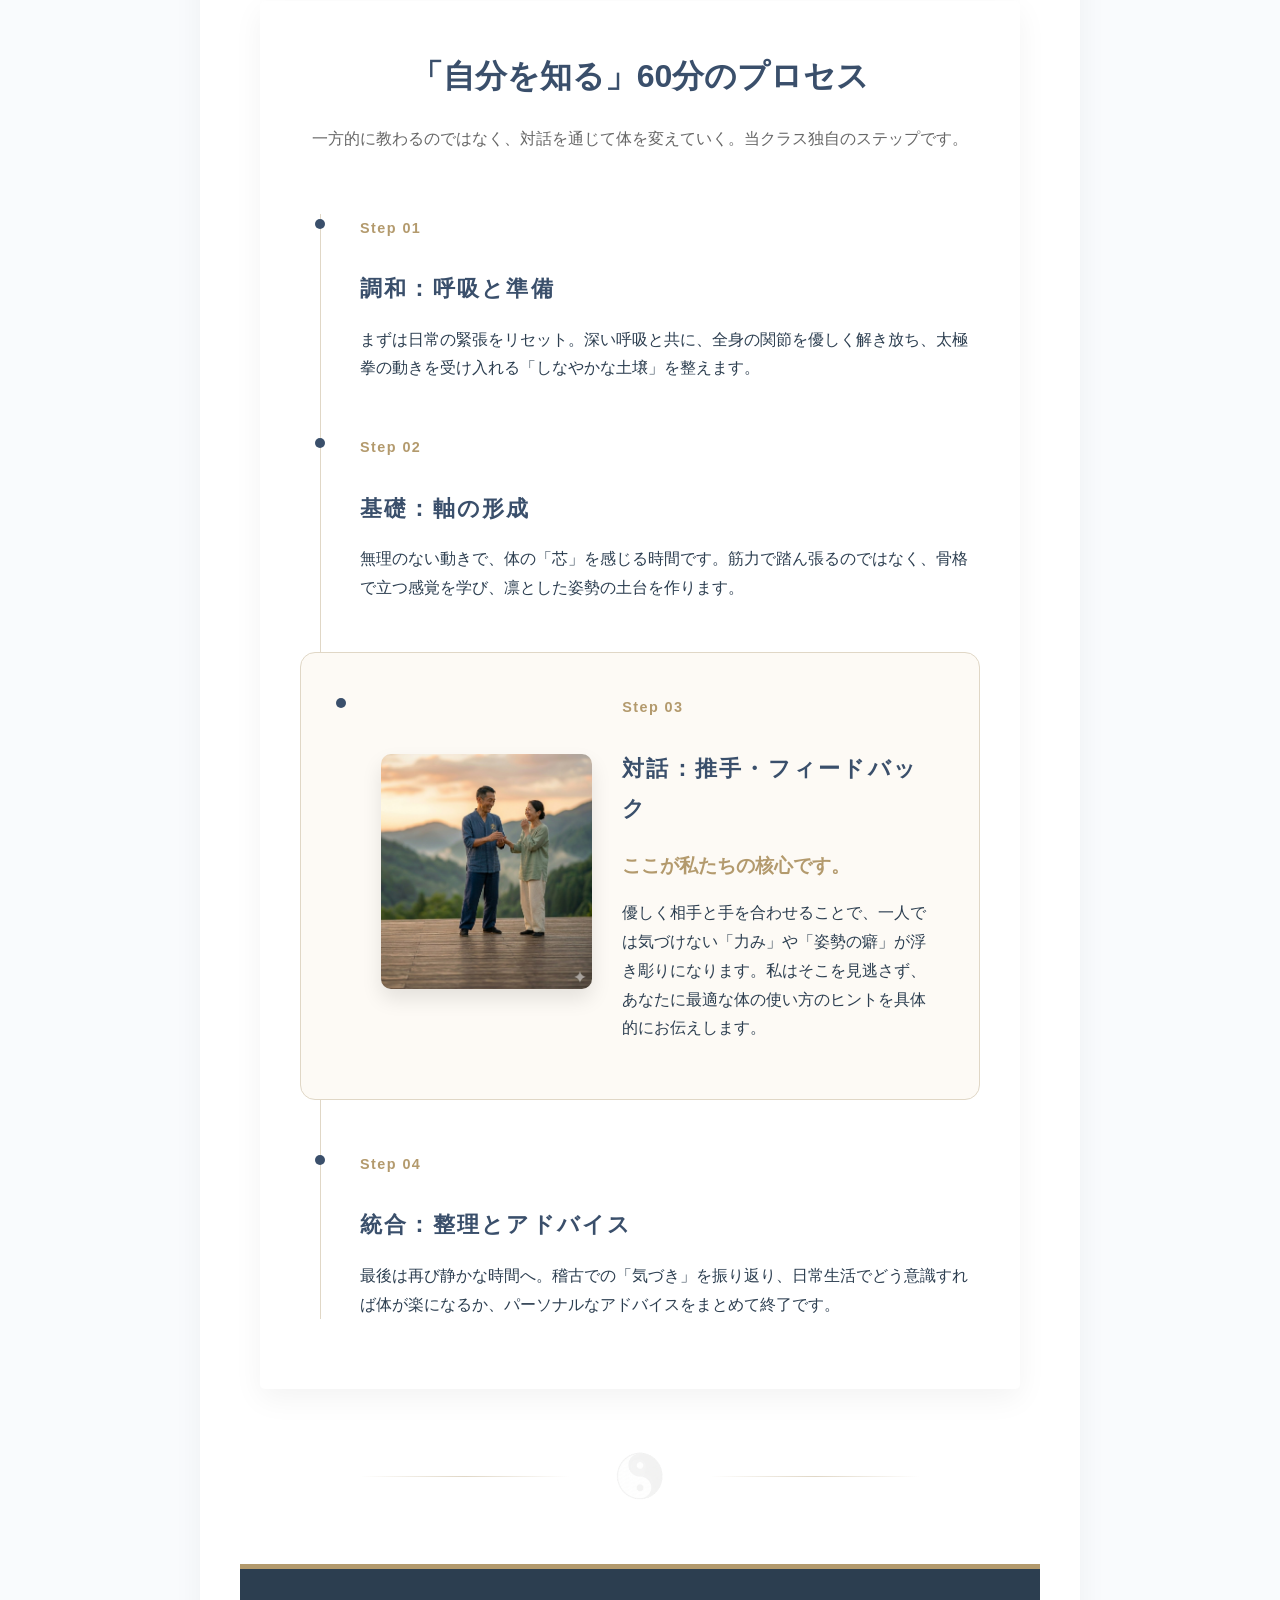
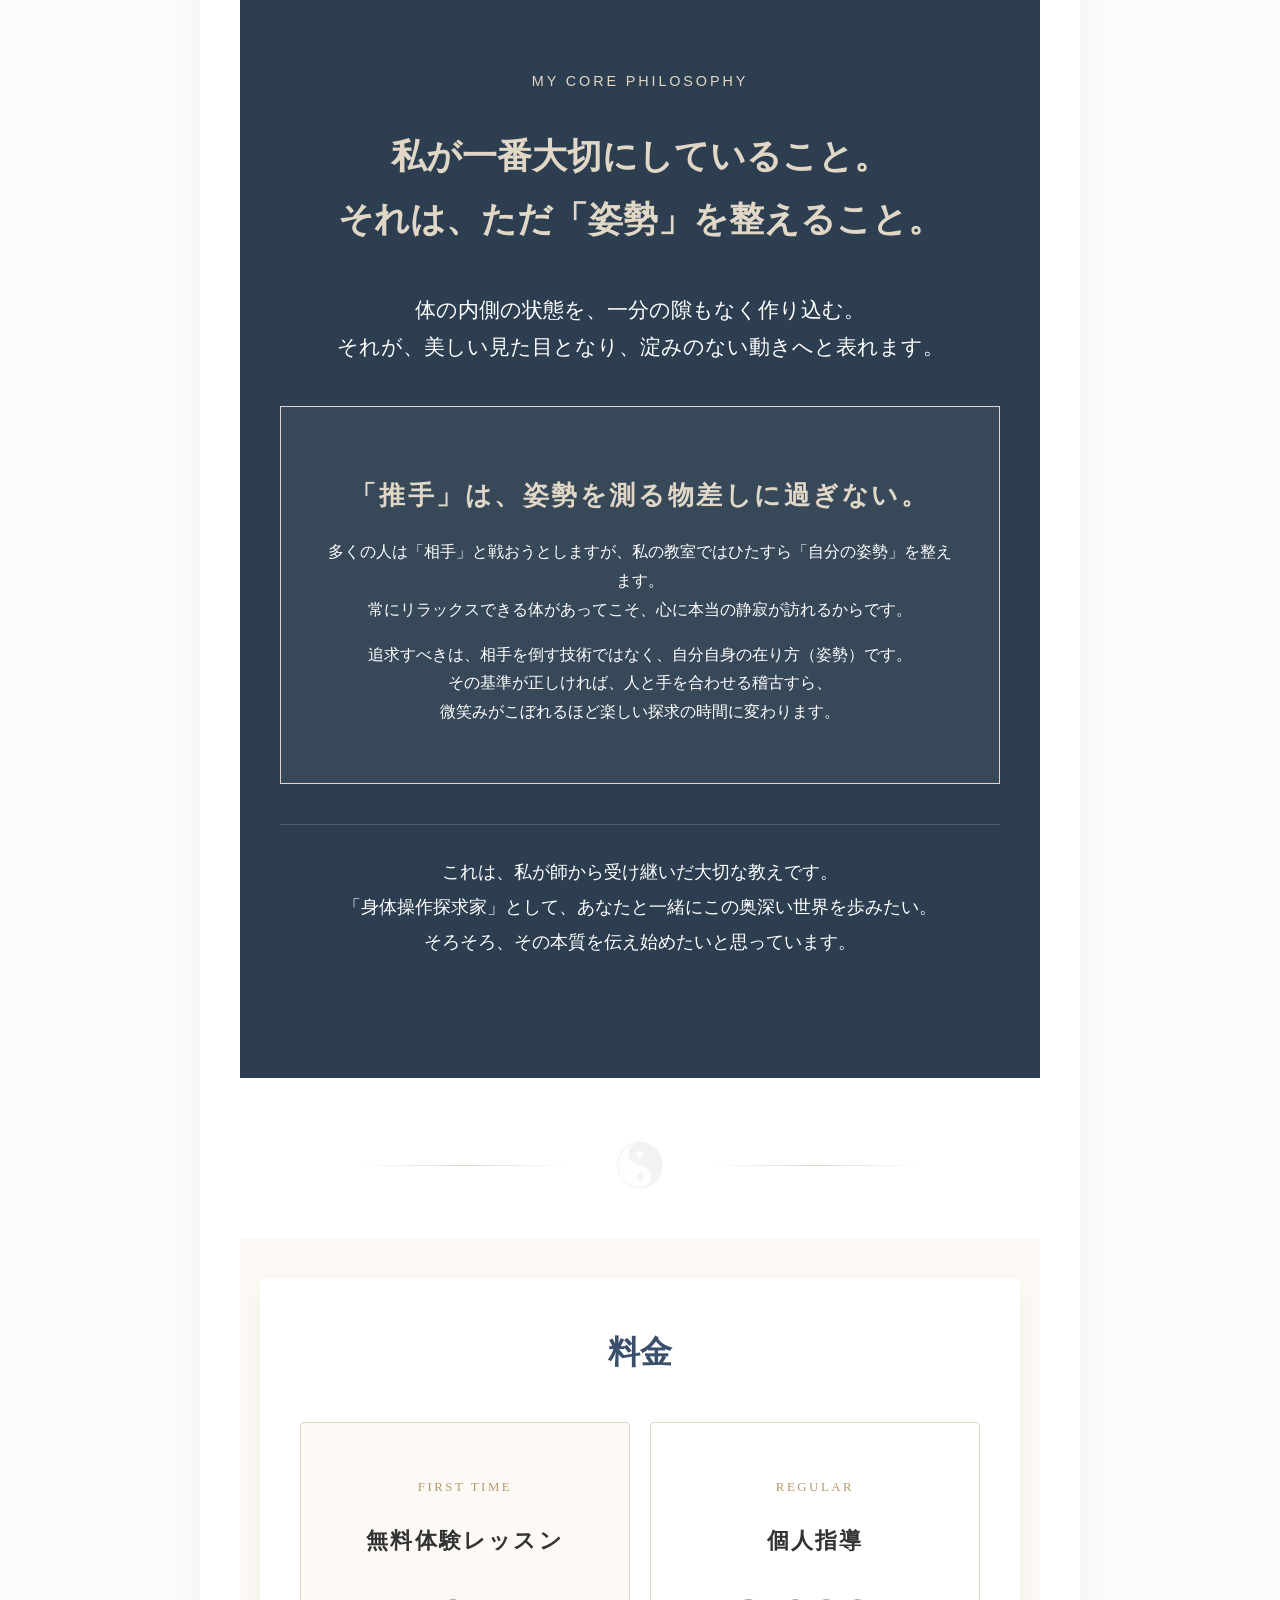
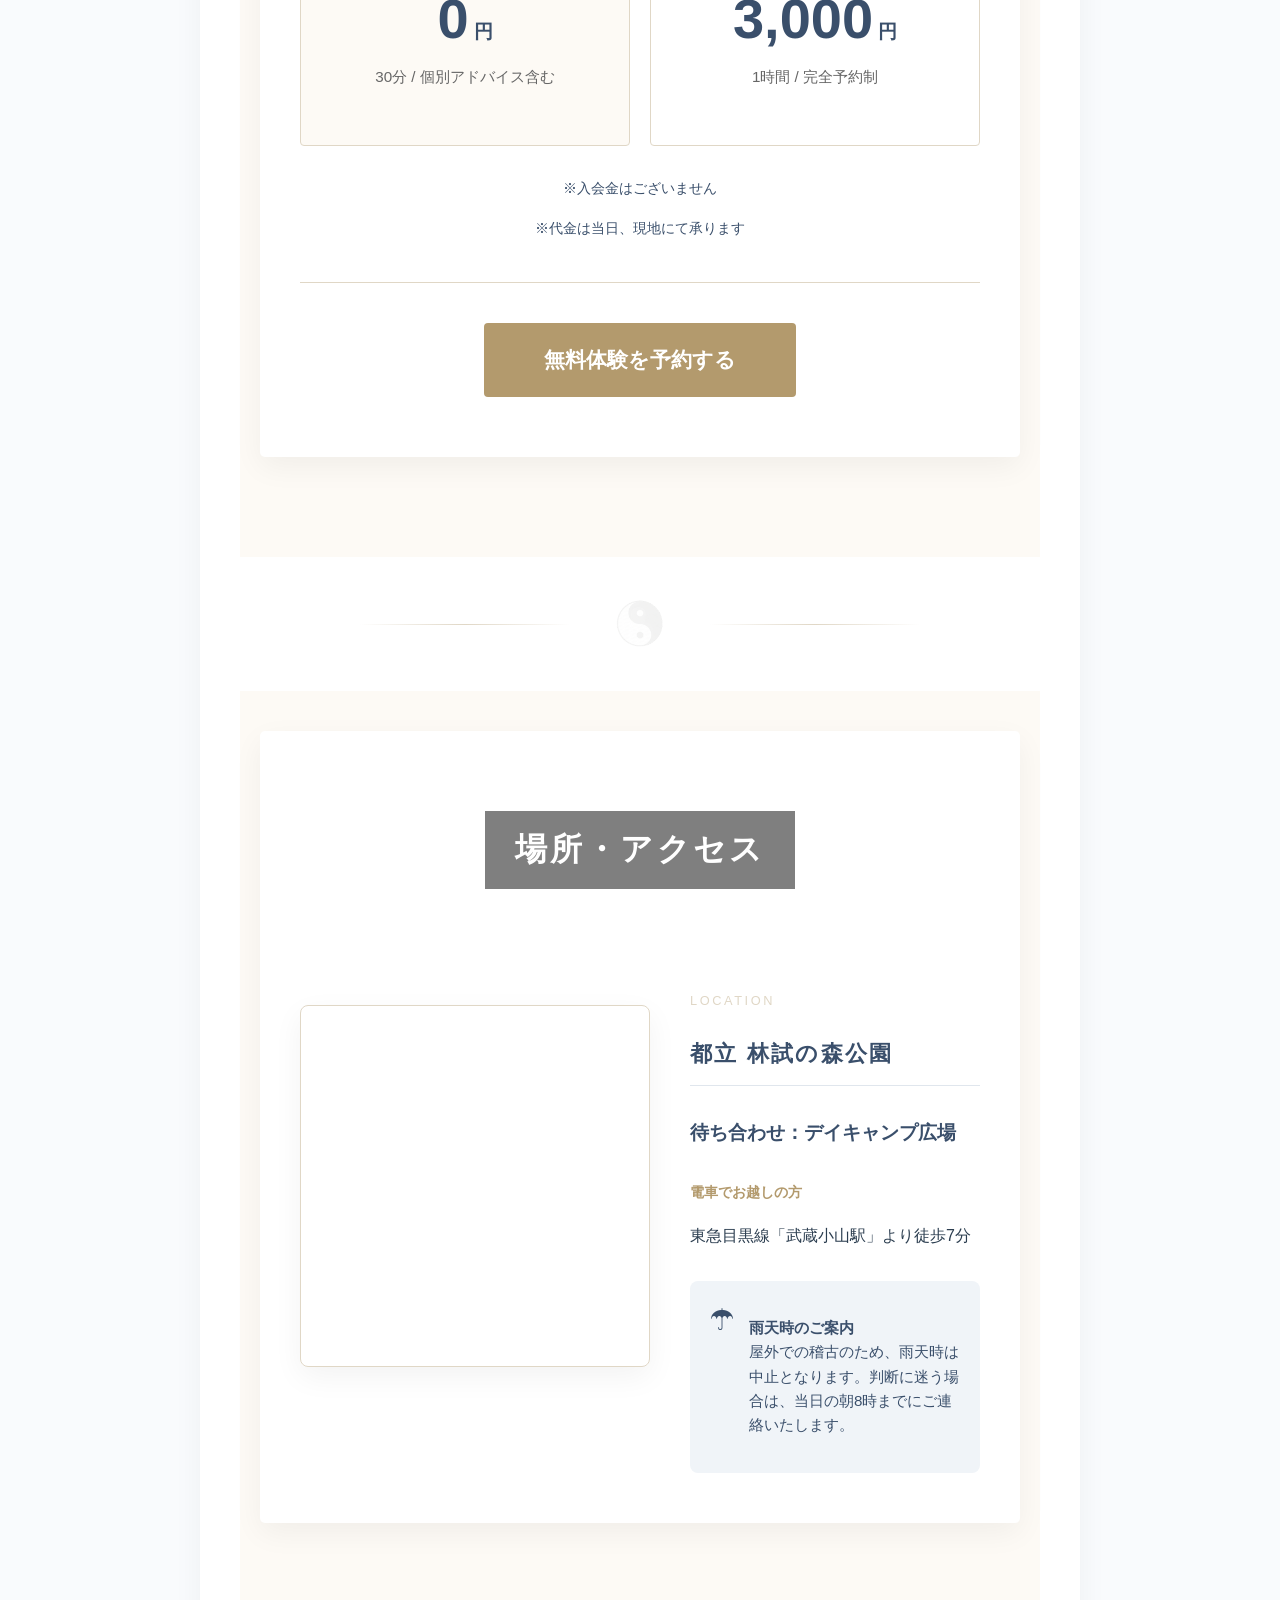
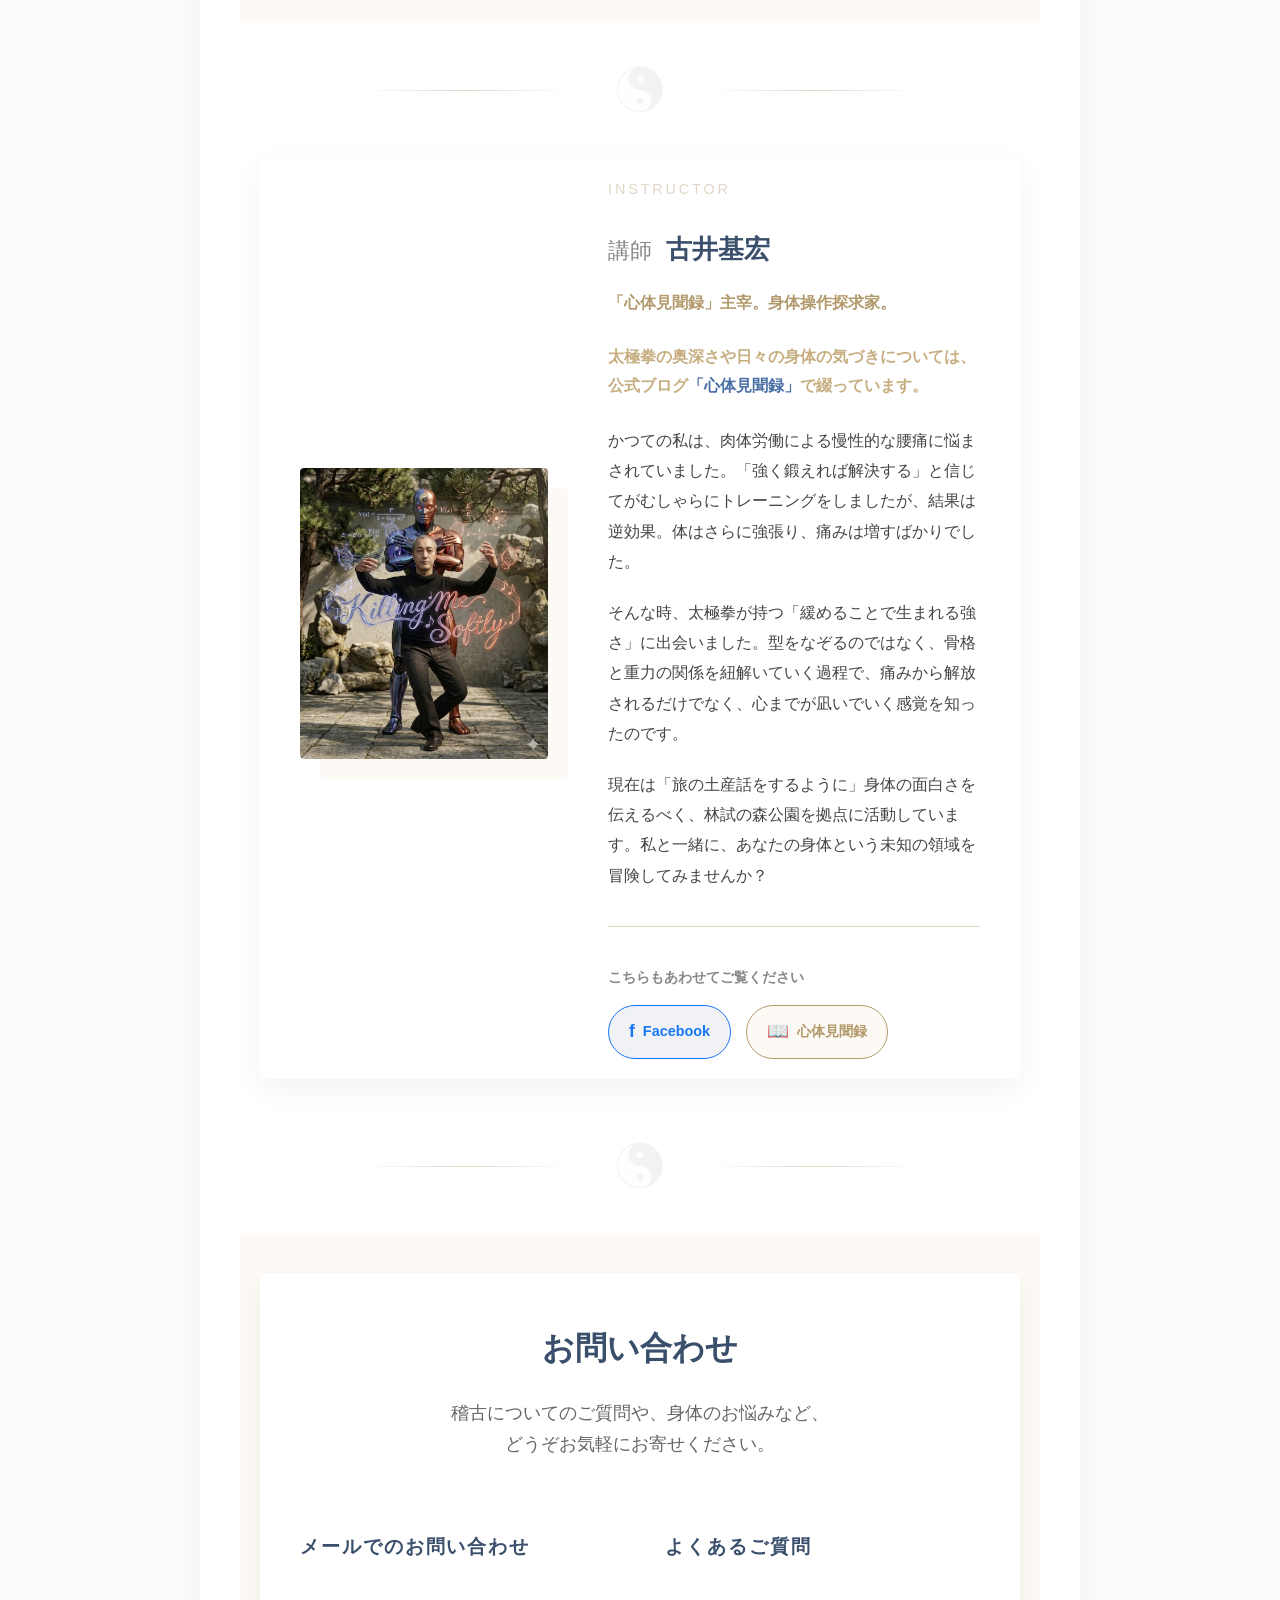
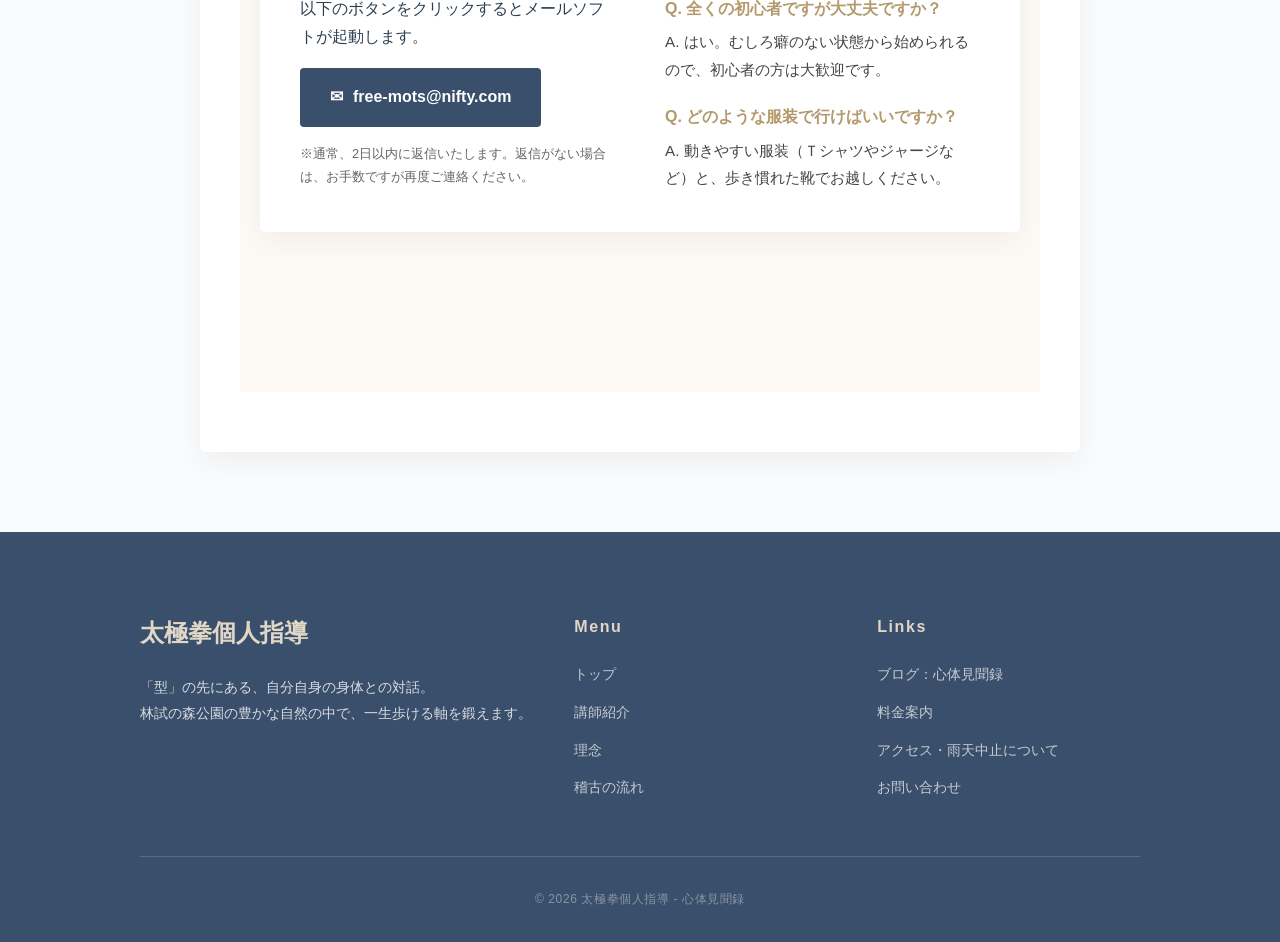
==== commit d4133f10: "Add files via upload" ====
--- a/index.html
+++ b/index.html
@@ -124,12 +124,13 @@
     <img src="images/separator.png" alt="xintai symbol">
 </div>
 
+
 <!-- 信念のセクション：形式主義へのアンチテーゼ -->
 <section id="philosophy-deep" class="section statement-section">
     <div class="statement-container">
         <div class="statement-header">
             <span class="tag">My Mission</span>
-            <h2>型をなぞって「お終い」にはしたくない。</h2>
+            <h2>型をなぞって「お<ruby>終<rt>しま</rt></ruby>い」にはしたくない。</h2>
         </div>
         
         <div class="statement-content">
@@ -163,6 +164,31 @@
 <div class="section-divider">
     <img src="images/separator.png" alt="xintai symbol">
 </div>
+
+<section class="empathy-section highlight-joy">
+    <h2 class="empathy-title">
+        推手は、もっと「楽しく」できる。<br>
+        <span class="sp-only">思い詰めた表情を、微笑みに変える。</span>
+    </h2>
+    <div class="empathy-message">
+        <p>武術的な要素がある推手は、どうしても「勝ち負け」に意識が向きがちです。<br>
+        しかし、相手を倒そうと力んだ瞬間、体はこわばり、リラックスは逃げていきます。</p>
+        
+        <p><strong>「楽しくない練習は、続かない。」</strong></p>
+        
+        <p>私の教室では、勝ち負けを競うのではなく、自分と相手を映し出す「鏡」として推手を楽しみます。<br>
+        身体操作が正しく機能したとき、人は自然と笑顔になる。その「遊び心」こそが、上達への一番の近道です。</p>
+        
+        <p class="empathy-conclusion">
+            険しい顔の武道ではなく、一生続けたくなる「心地よい探求」を。
+        </p>
+    </div>
+</section>
+
+<div class="section-divider">
+    <img src="images/separator.png" alt="xintai symbol">
+</div>
+
 
 <section id="lesson-flow" class="section flow-section">
     <div class="container">
@@ -220,6 +246,44 @@
     <img src="images/separator.png" alt="xintai symbol">
 </div>
 
+<section class="statement-section core-philosophy">
+    <div class="statement-container">
+        <span class="tag">My Core Philosophy</span>
+        <div class="statement-header">
+            <h2>私が一番大切にしていること。<br>それは、ただ「姿勢」を整えること。</h2>
+        </div>
+        
+        <p class="main-text">
+            体の内側の状態を、一分の隙もなく作り込む。<br>
+            それが、美しい見た目となり、淀みのない動きへと表れます。
+        </p>
+
+        <div class="focus-point">
+            <h3>「推手」は、姿勢を測る物差しに過ぎない。</h3>
+            <p>
+                多くの人は「相手」と戦おうとしますが、私の教室ではひたすら「自分の姿勢」を整えます。<br>
+                常にリラックスできる体があってこそ、心に本当の静寂が訪れるからです。
+            </p>
+            <p>
+                追求すべきは、相手を倒す技術ではなく、自分自身の在り方（姿勢）です。<br>
+                その基準が正しければ、人と手を合わせる稽古すら、<br>
+                微笑みがこぼれるほど楽しい探求の時間に変わります。
+            </p>
+        </div>
+
+        <p class="closing-message">
+            これは、私が師から受け継いだ大切な教えです。<br>
+            「身体操作探求家」として、あなたと一緒にこの奥深い世界を歩みたい。<br>
+            そろそろ、その本質を伝え始めたいと思っています。
+        </p>
+    </div>
+</section>
+
+<div class="section-divider">
+    <img src="images/separator.png" alt="xintai symbol">
+</div>
+
+
 <section id="info" class="section info-section">
     <div class="container">
         <h2 class="section-title">料金</h2>
@@ -261,7 +325,9 @@
 
 <section id="access" class="section info-section">
     <div class="container">
-        <h2 class="section-title">場所・アクセス</h2>
+<div class="access-title-bg">
+    <h2 class="section-title">場所・アクセス</h2>
+</div>
         
         <div class="access-container">
             <div class="map-wrapper">
--- a/style.css
+++ b/style.css
@@ -1237,6 +1237,68 @@
     width: 100%;
 }
 
+rt {
+    font-size: 0.5em; /* ふりがなを小さく */
+    color: #888;      /* 色を少し薄くして、メインの文字を邪魔しないようにする */
+}
+
+.access-title-bg {
+    /* 画像を背景に設定 */
+    background-image: linear-gradient(rgba(255, 255, 255, 0), rgba(255, 255, 255, 0.1)), url('KIMG0252.jpg');
+    background-size: cover;
+    background-position: center;
+    
+    /* 余白と装飾 */
+    padding: 60px 20px; /* 上下にゆとりを持たせて写真を見せる */
+    margin-bottom: 40px;
+    text-align: center;
+    border-radius: 8px; /* 全体のトーンに合わせて少し角を丸める */
+}
+
+.access-title-bg .section-title {
+    margin: 0;
+    color: white; /* 文字色をハッキリさせる */
+    display: inline-block;
+    background-color: rgba(0,0,0, 0.5); /* 文字の周りだけさらに白を重ねて読みやすく */
+    padding: 10px 30px;
+    letter-spacing: 0.1em;
+}
+
+/* style.css への追記イメージ */
+.highlight-joy {
+    background-color: #fff9ed; /* より温かみのある色に変更 */
+    border: 2px solid #e0d7c6;
+}
+
+.highlight-joy .empathy-conclusion {
+    font-size: 1.4rem;
+    color: #3a4f6b; /* 信頼のネイビーで締める */
+    border-top: 1px double #e0d7c6;
+    padding-top: 20px;
+    margin-top: 20px;
+}
+
+/* 核心セクション：姿勢という物差し */
+.core-philosophy {
+    background-color: #2c3e50; /* 落ち着いた深いネイビー */
+    border-top: 5px solid #b39a6d; /* ゴールドのアクセントライン */
+    padding: 100px 40px; /* ゆったりとした余白 */
+}
+
+.core-philosophy .focus-point {
+    background: rgba(255, 255, 255, 0.05); /* わずかに透ける背景 */
+    border: 1px solid #e0d7c6; /* 上品なゴールドの枠線 */
+    padding: 40px;
+    margin: 40px 0;
+}
+
+.core-philosophy h3 {
+    color: #e0d7c6; /* ゴールドの文字 */
+    border: none;
+    font-size: 1.6rem;
+    margin-bottom: 20px;
+}
+
 /* スマホ表示用の調整 */
 @media screen and (max-width: 768px) {
     .about-name {
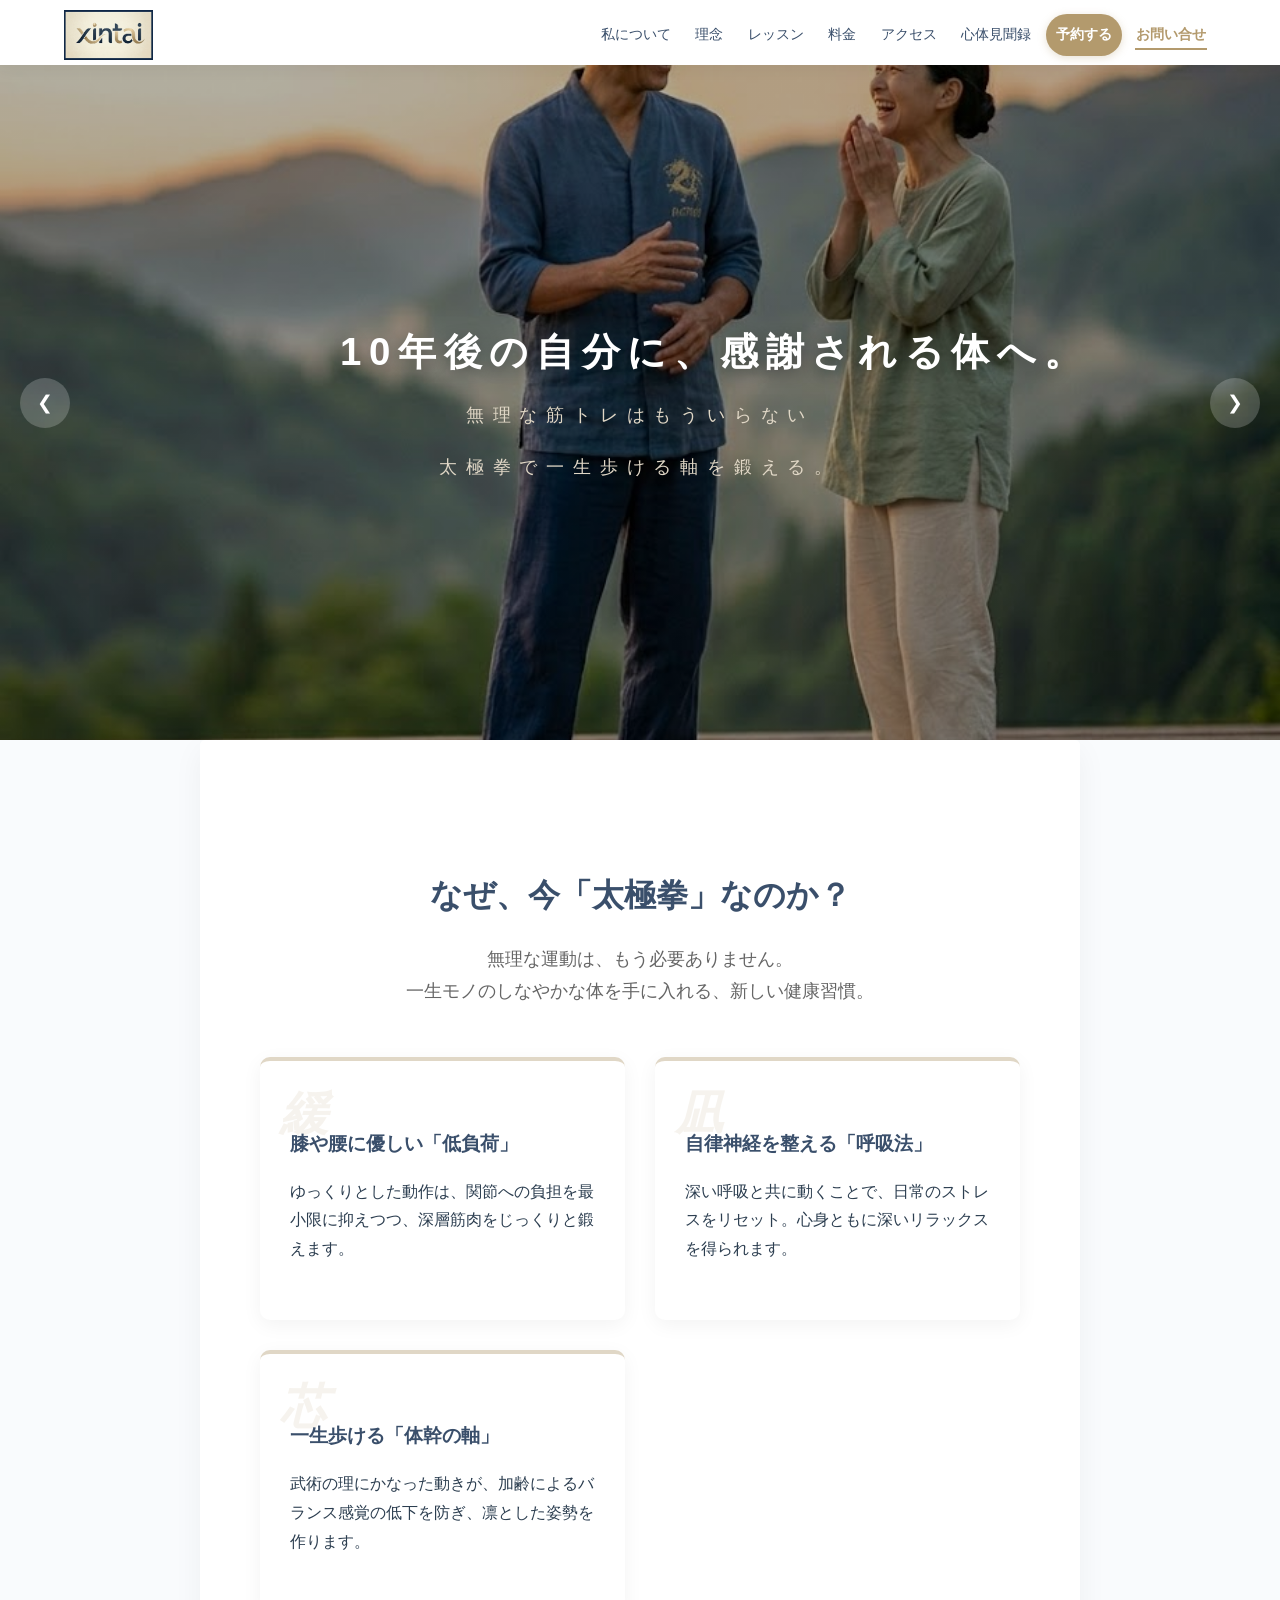
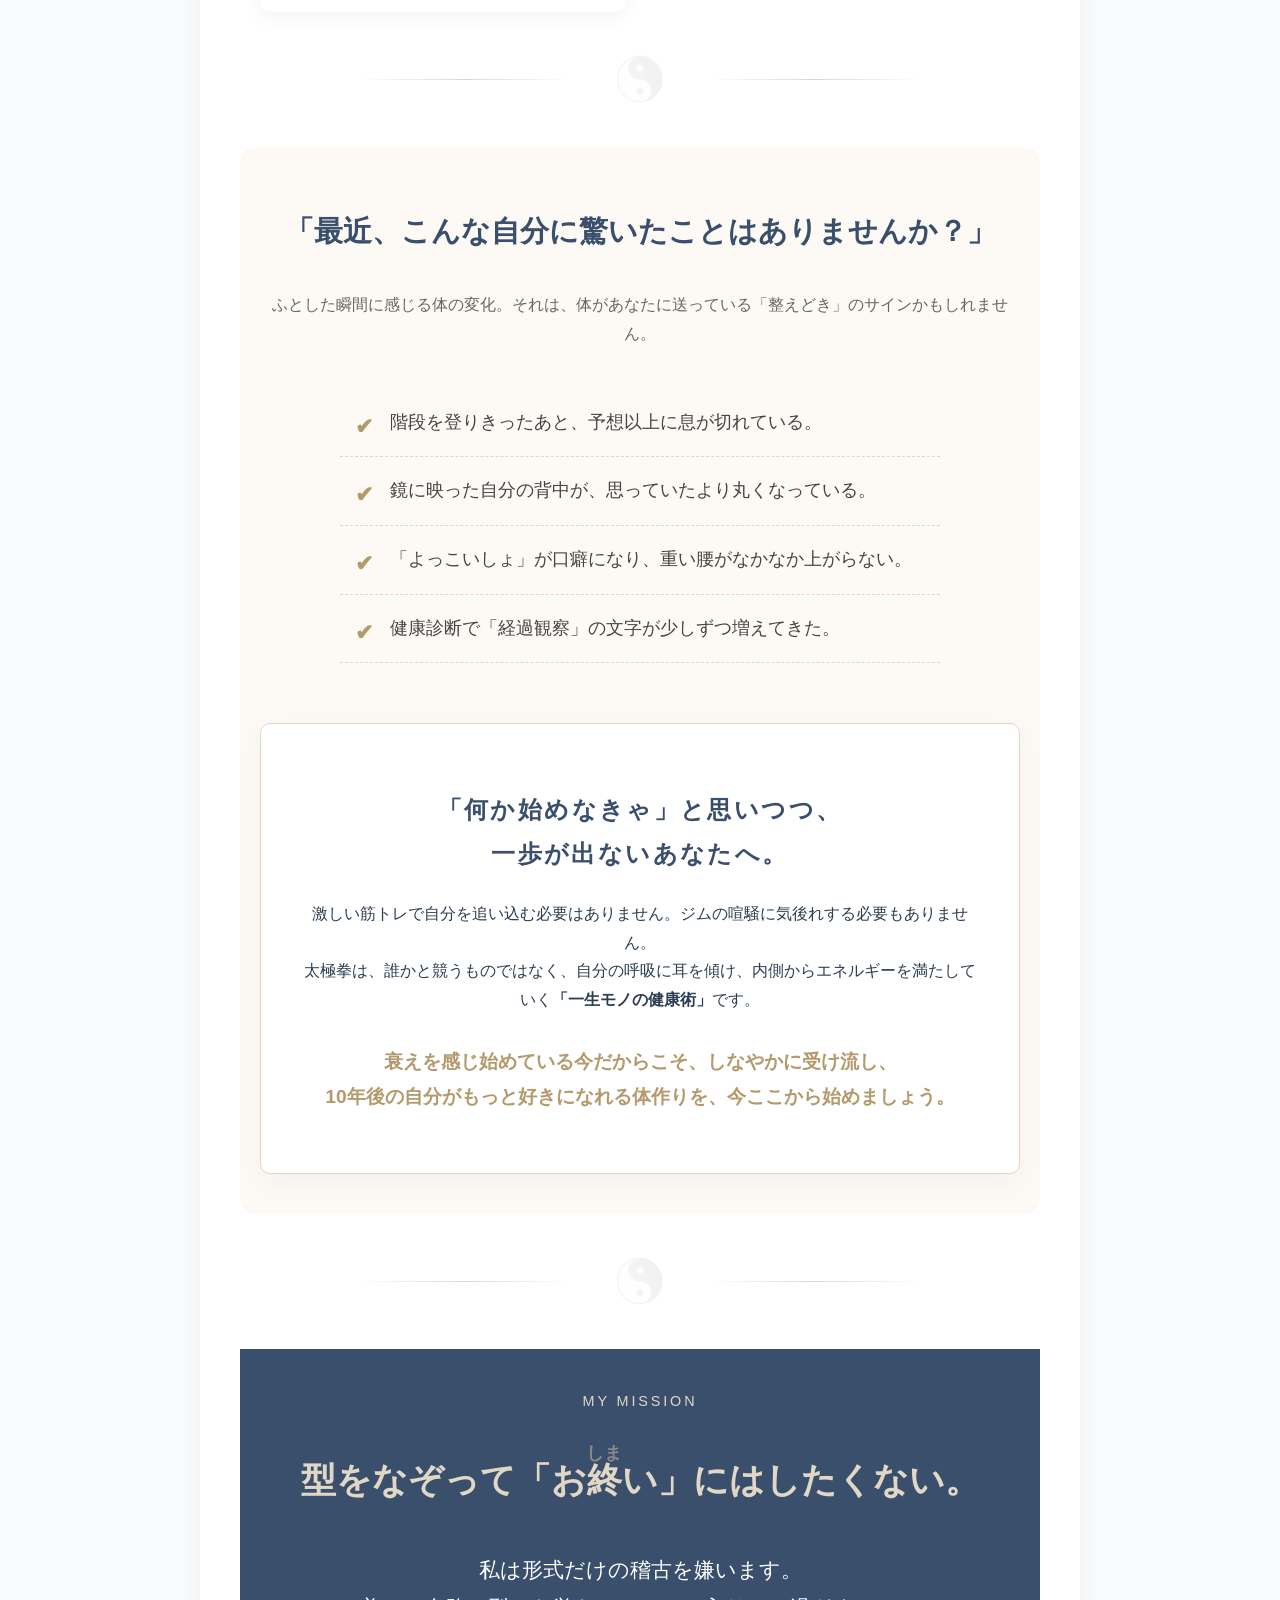
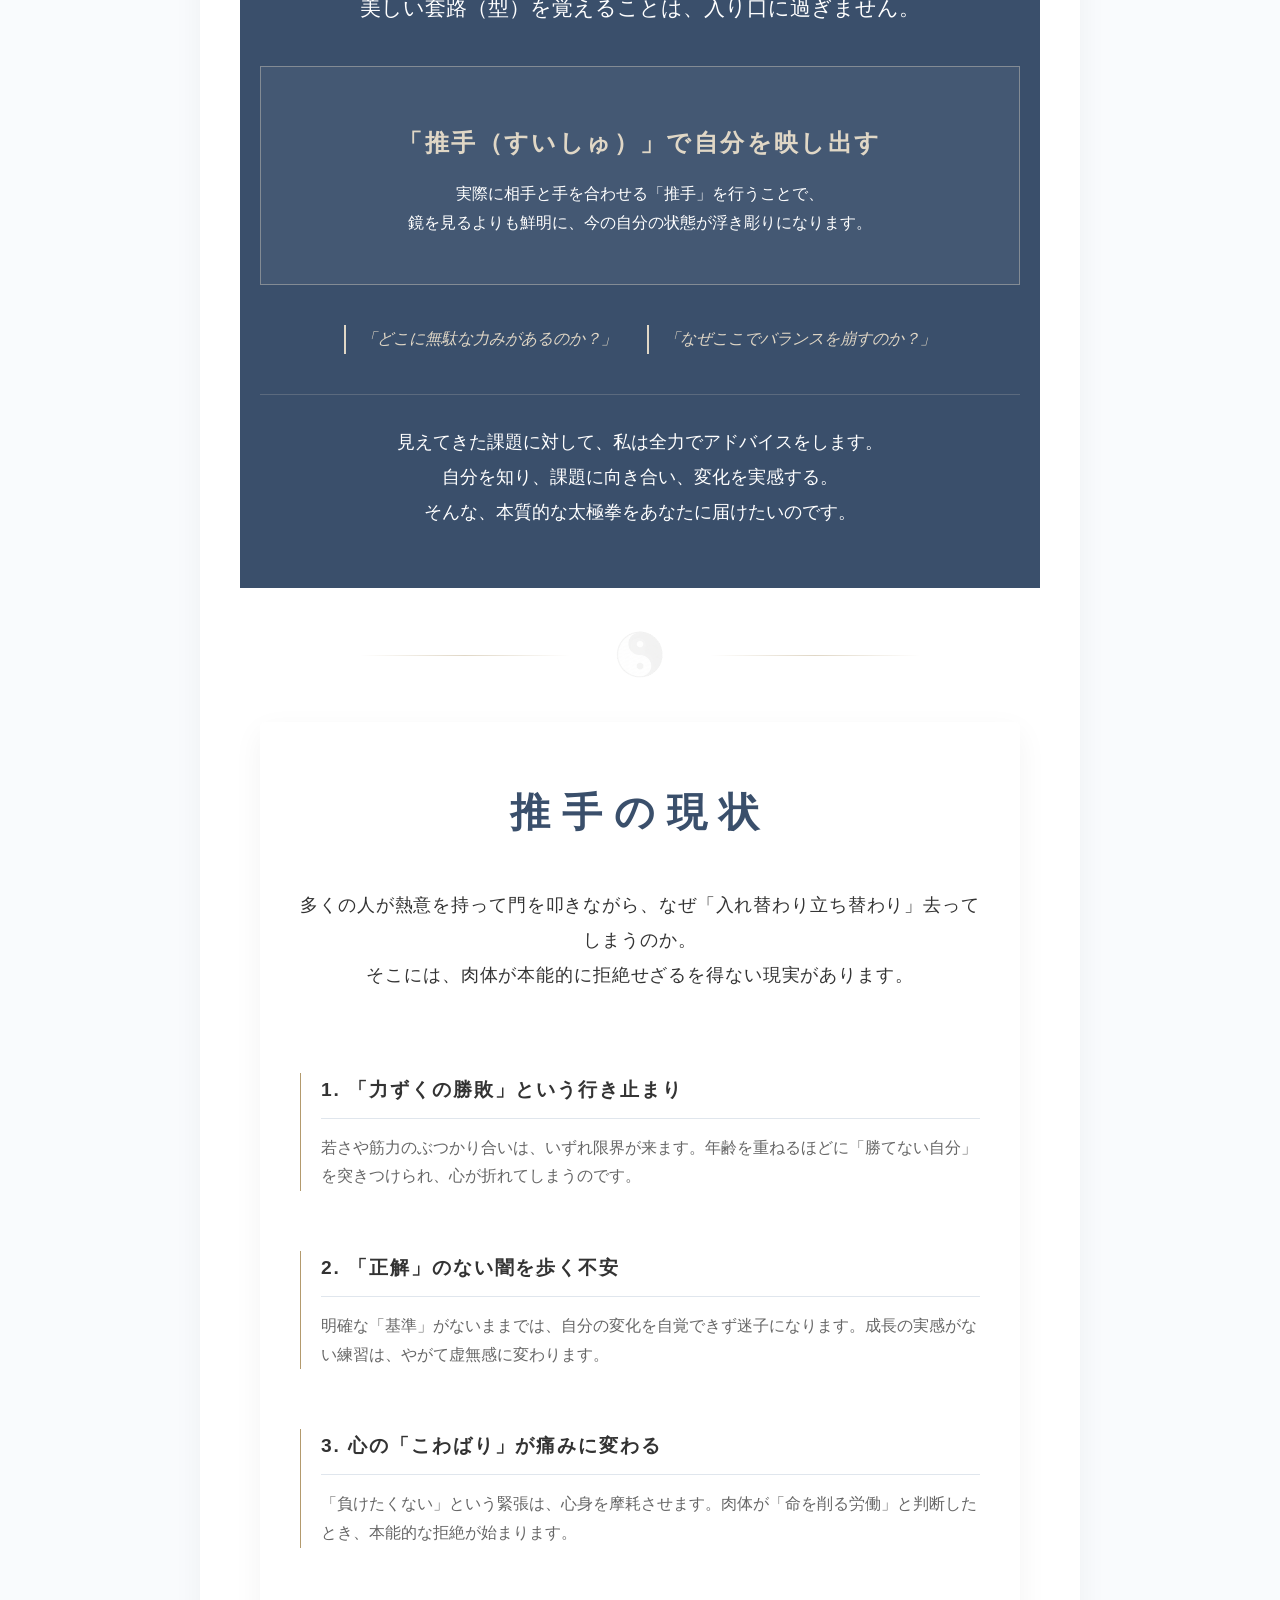
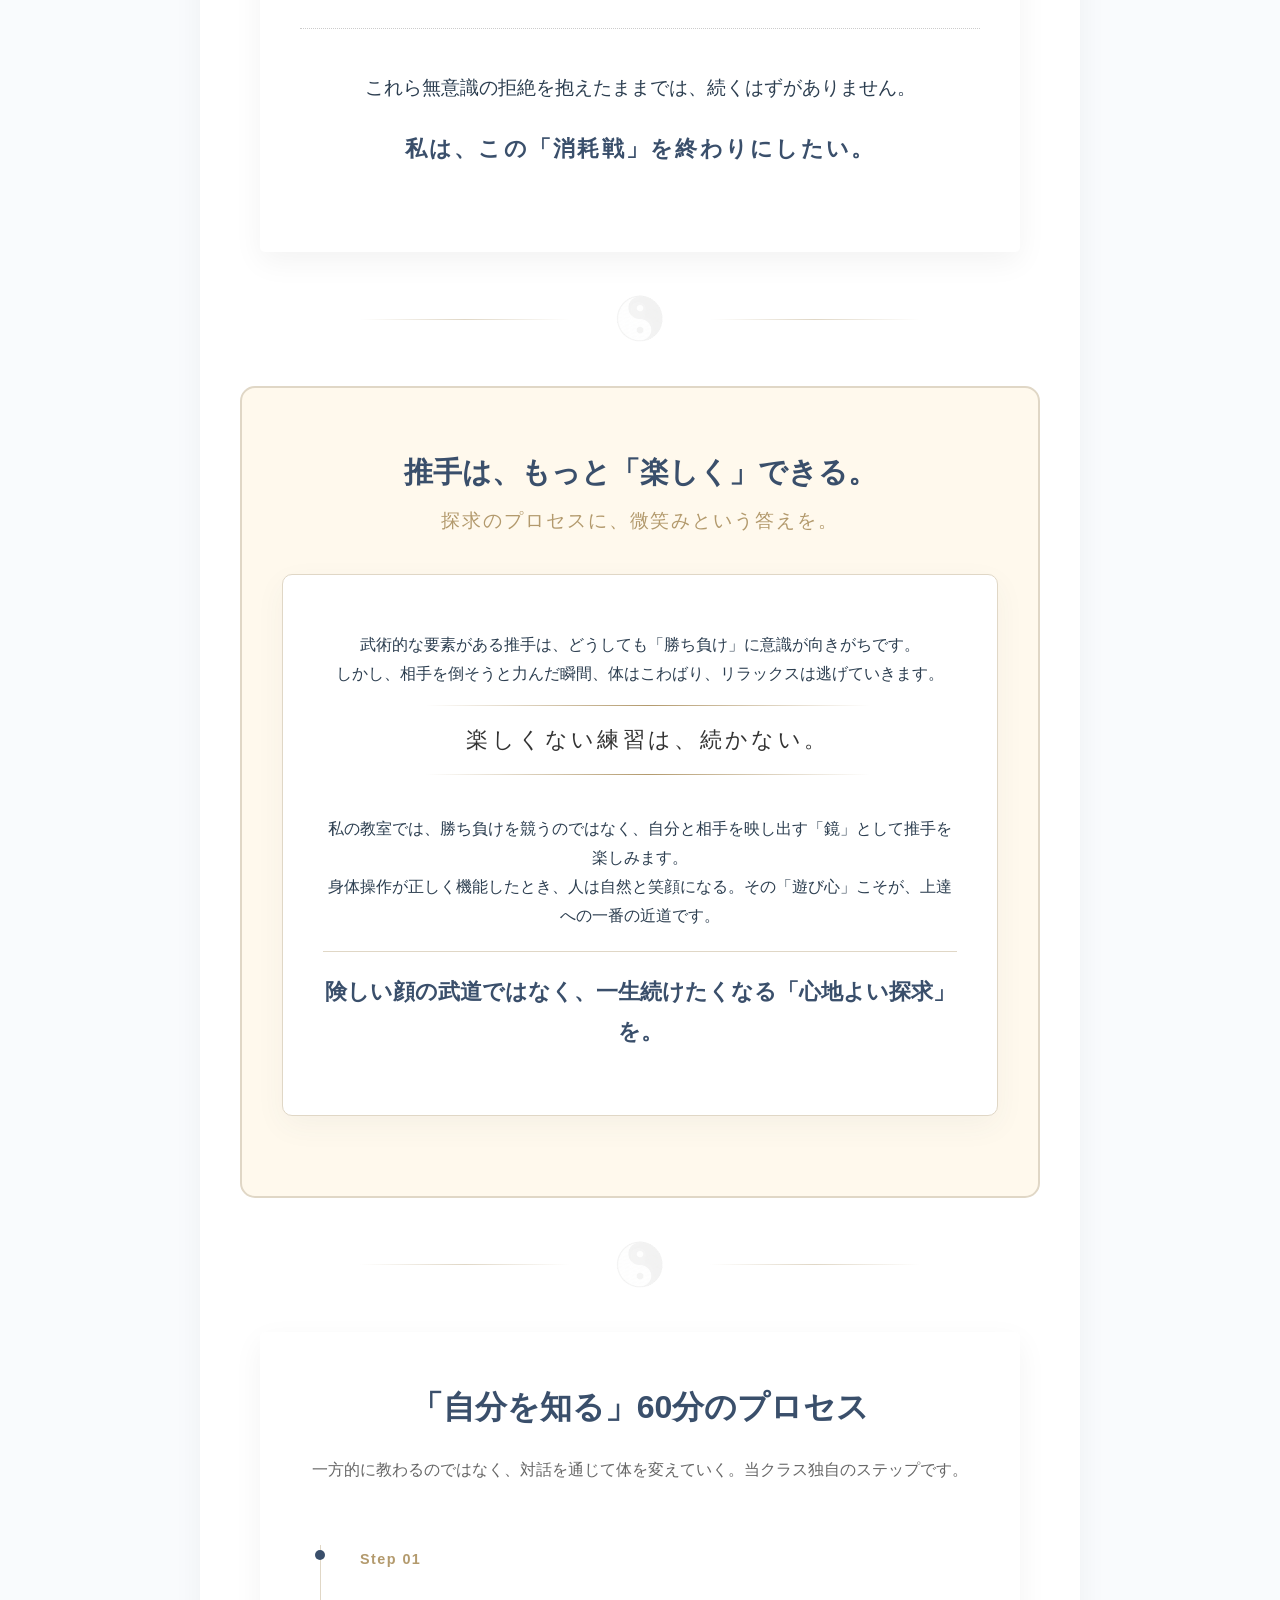
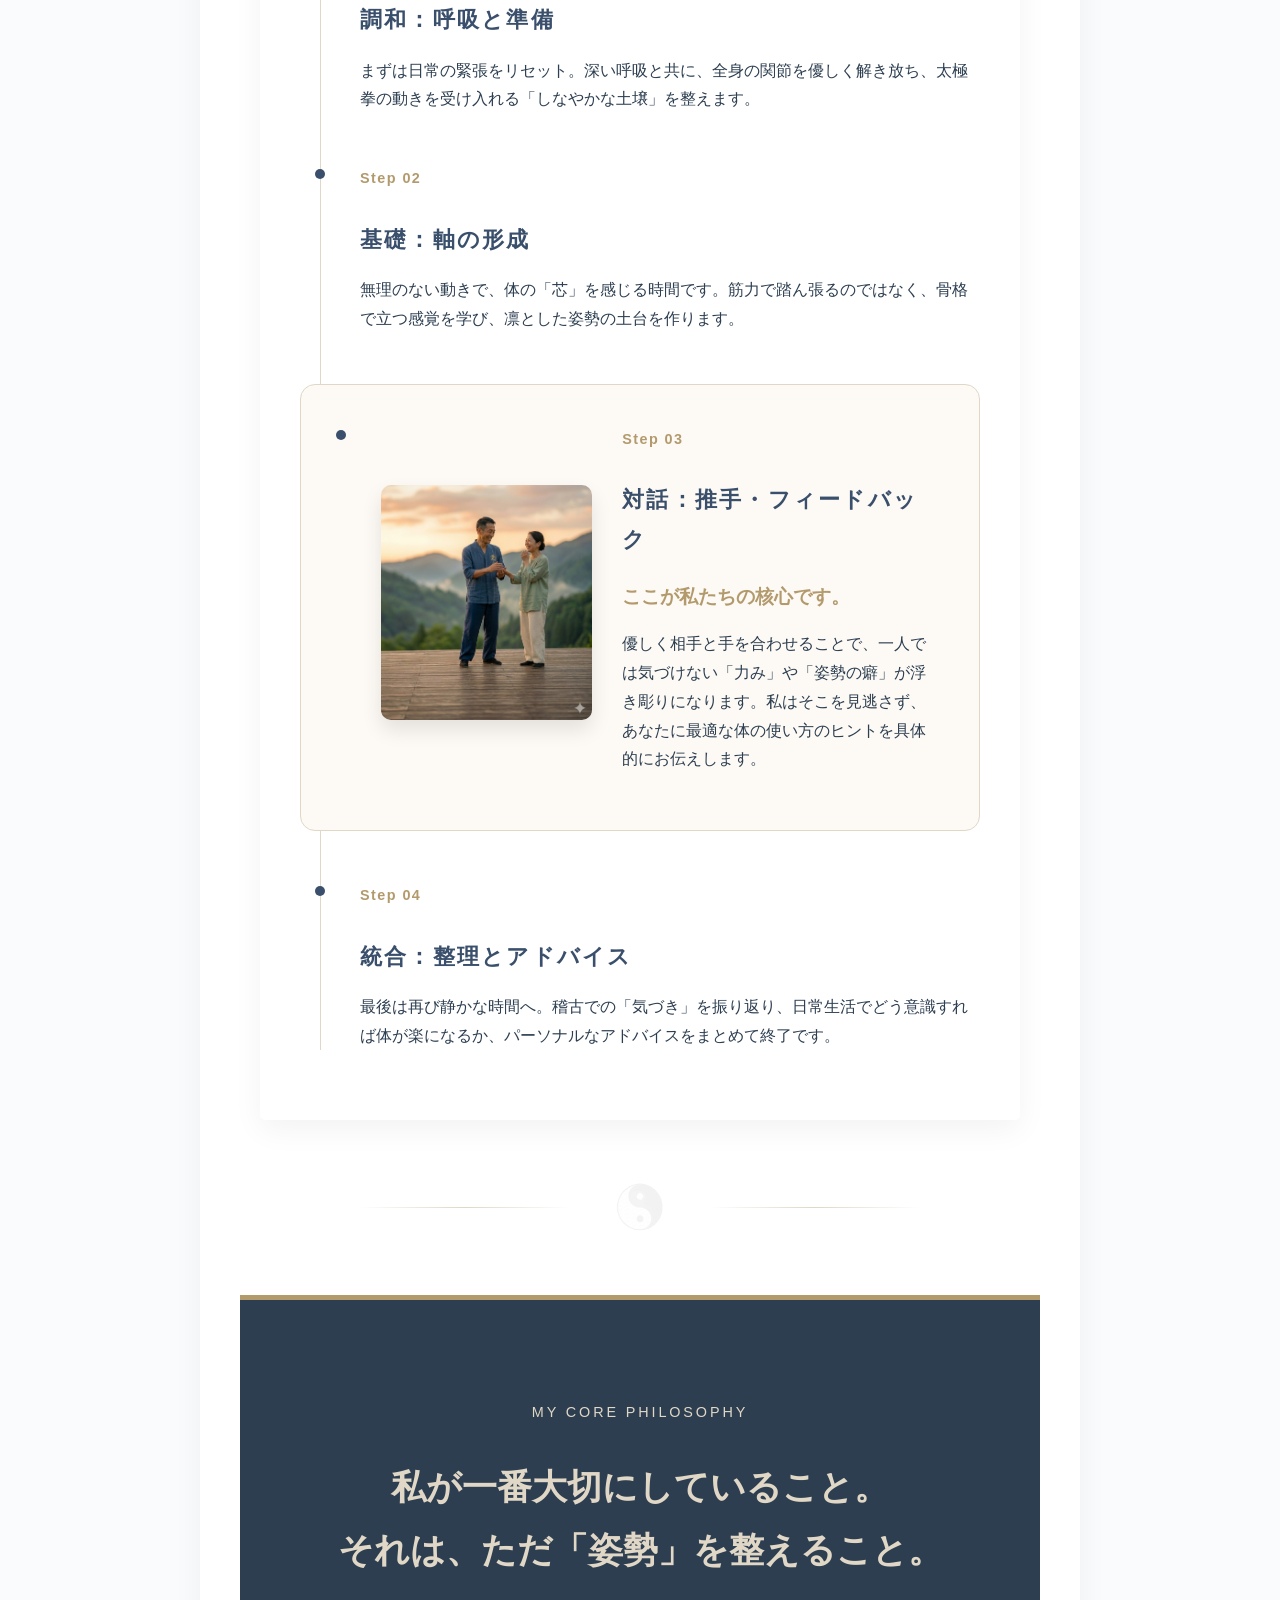
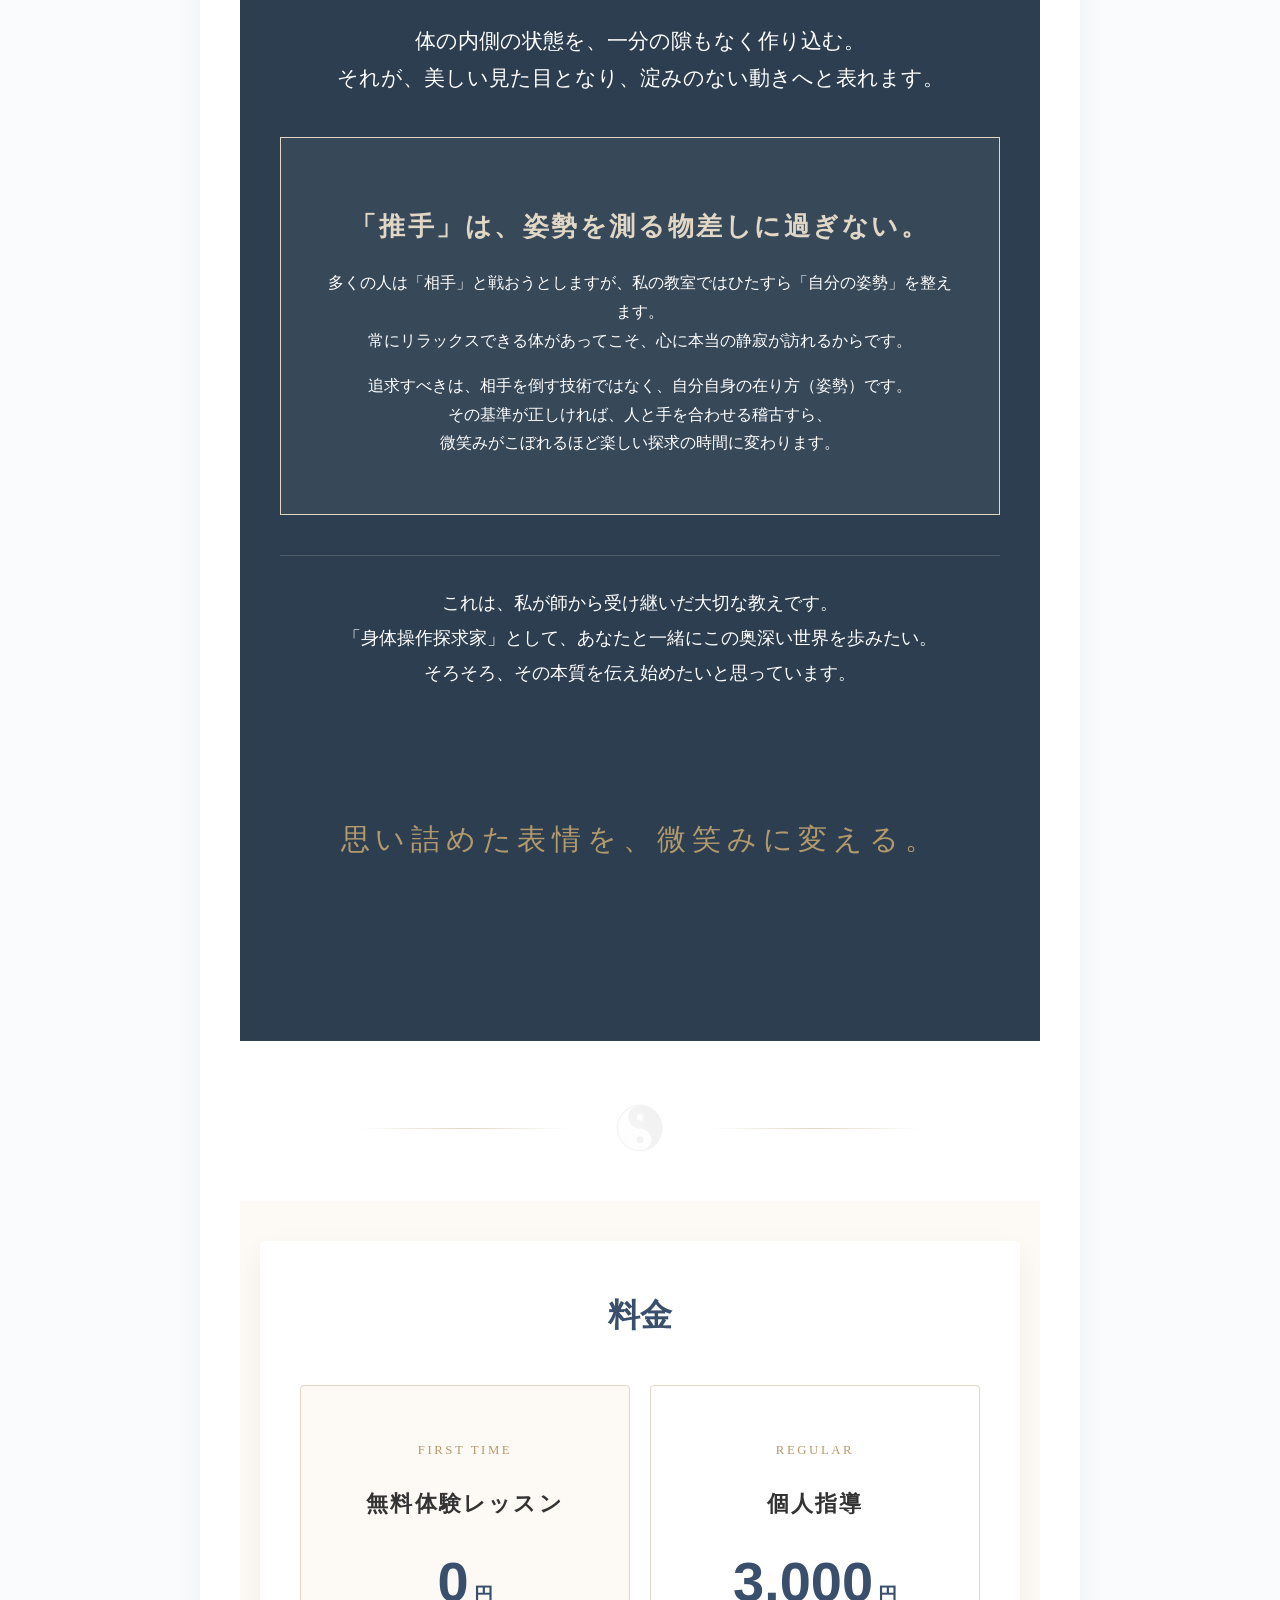
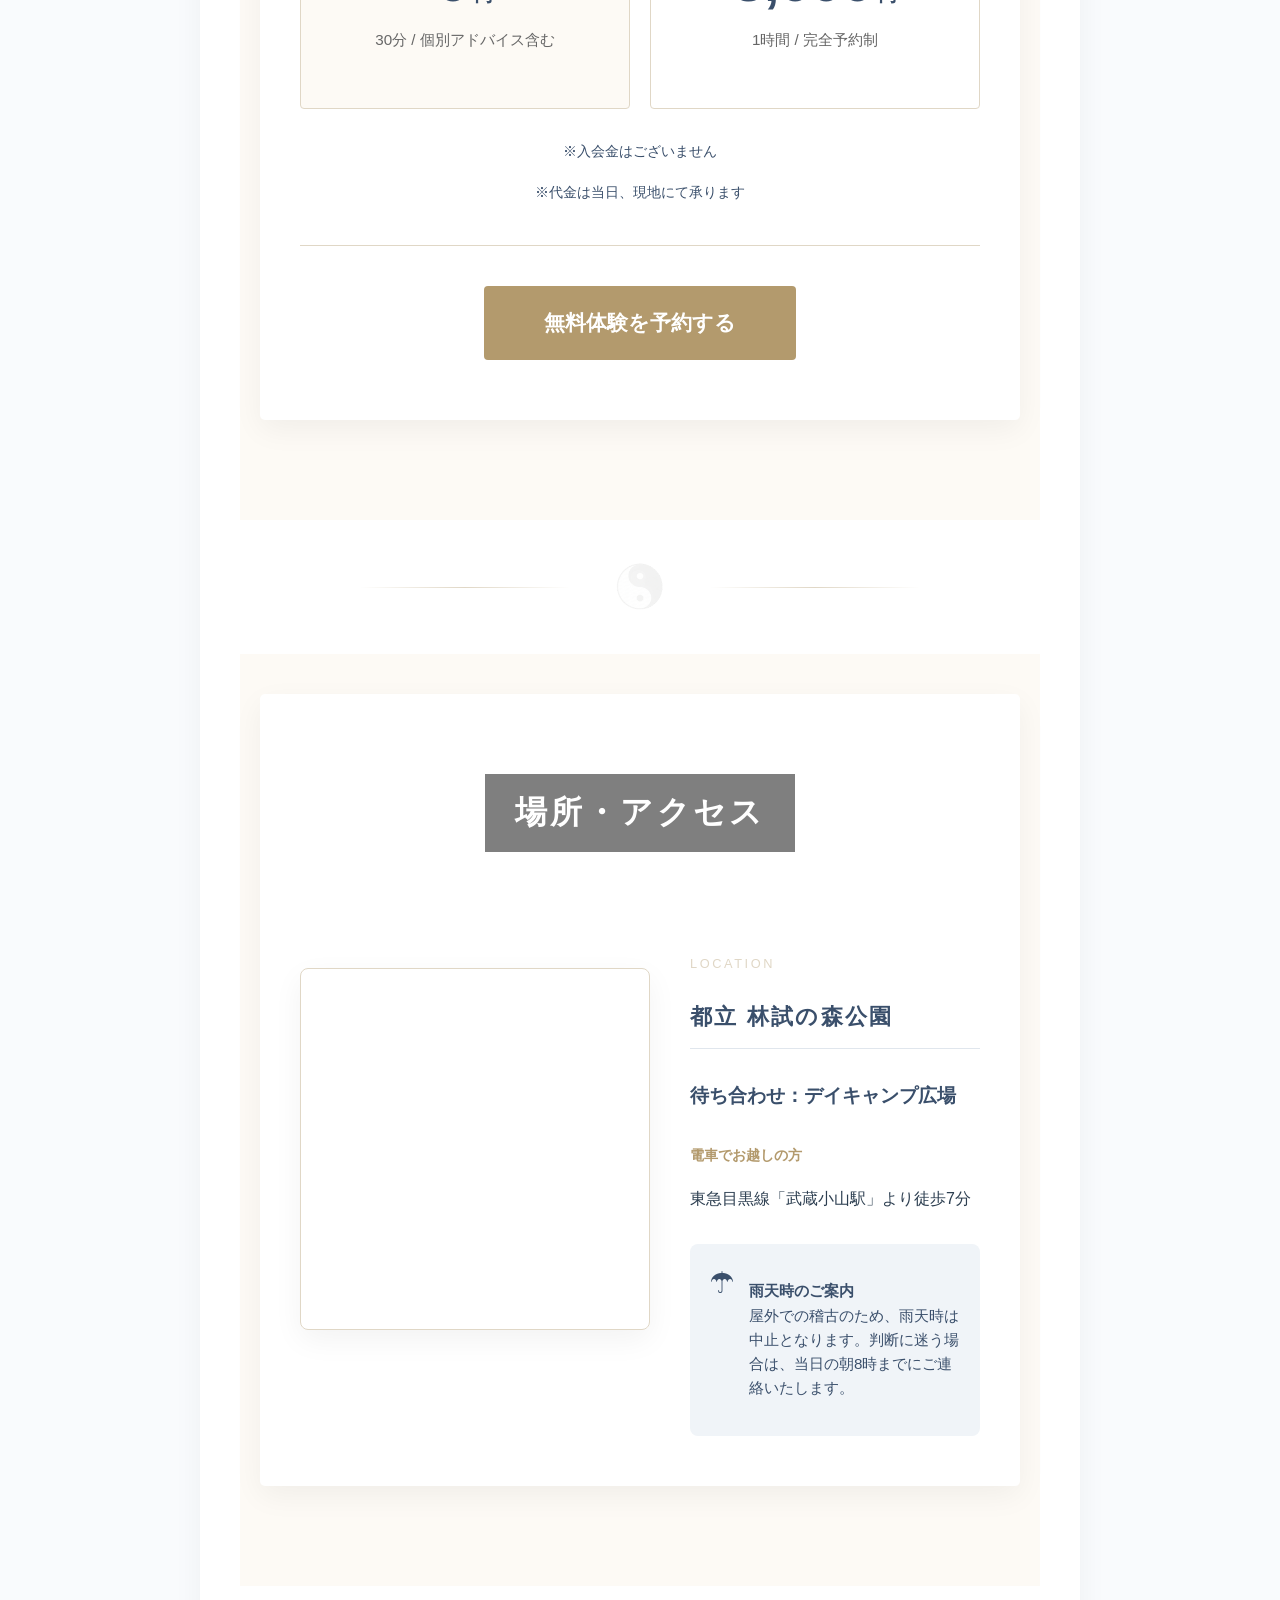
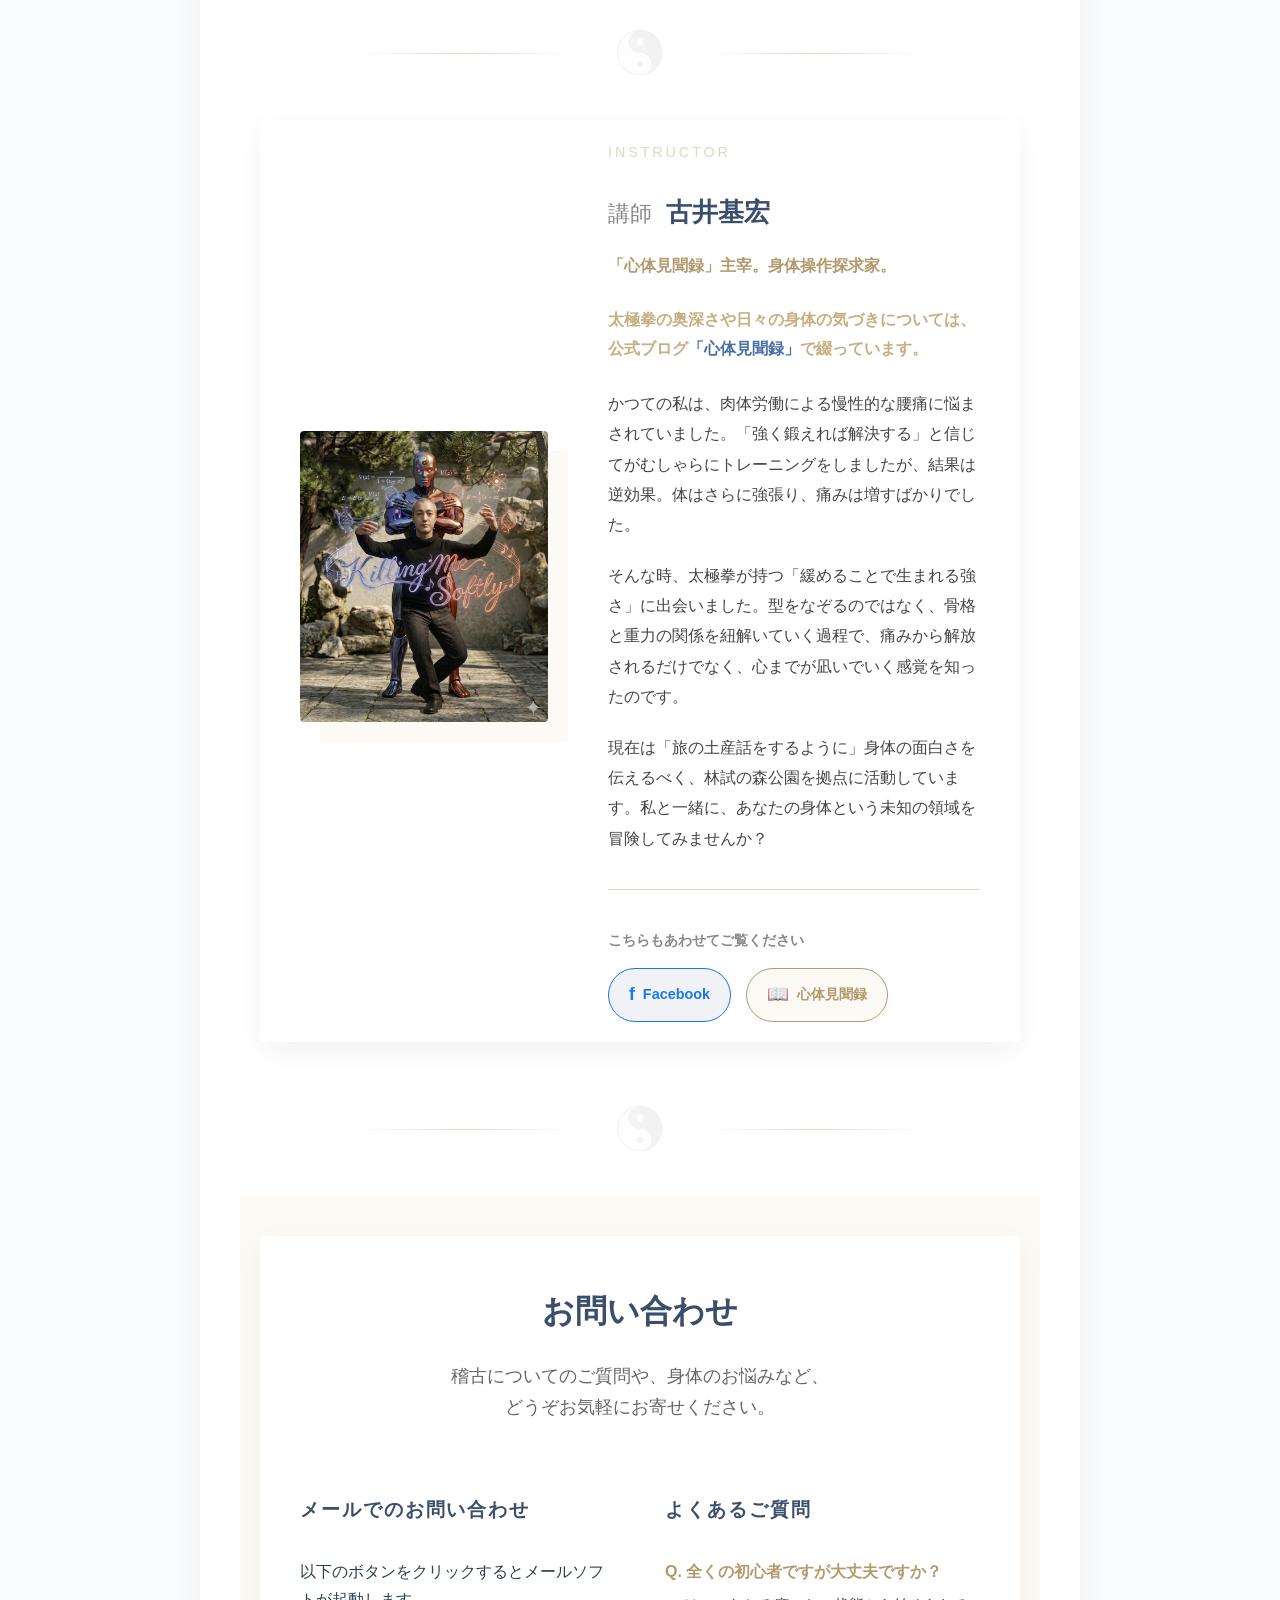
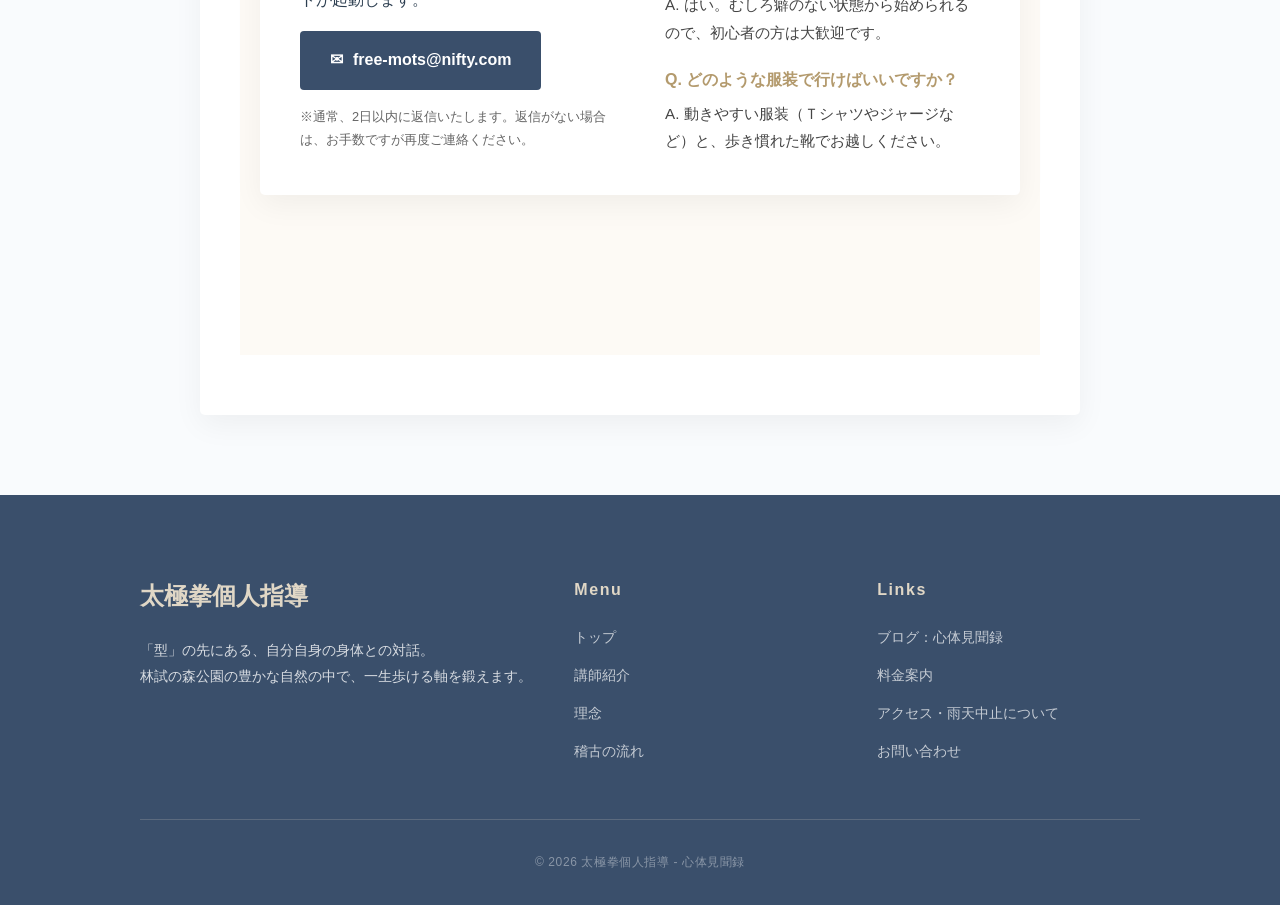
==== commit 8e3b7f2e: "Add files via upload" ====
--- a/index.html
+++ b/index.html
@@ -165,16 +165,54 @@
     <img src="images/separator.png" alt="xintai symbol">
 </div>
 
+<section class="the-three-walls">
+    <div class="container walls-container">
+        <h2 class="walls-main-title">推手の現状</h2>
+        <p class="walls-lead">
+            多くの人が熱意を持って門を叩きながら、なぜ「入れ替わり立ち替わり」去ってしまうのか。<br>
+            そこには、肉体が本能的に拒絶せざるを得ない現実があります。
+        </p>
+        
+        <div class="walls-list">
+            <div class="wall-entry">
+                <h3>1. 「力ずくの勝敗」という行き止まり</h3>
+                <p>若さや筋力のぶつかり合いは、いずれ限界が来ます。年齢を重ねるほどに「勝てない自分」を突きつけられ、心が折れてしまうのです。</p>
+            </div>
+
+            <div class="wall-entry">
+                <h3>2. 「正解」のない闇を歩く不安</h3>
+                <p>明確な「基準」がないままでは、自分の変化を自覚できず迷子になります。成長の実感がない練習は、やがて虚無感に変わります。</p>
+            </div>
+
+            <div class="wall-entry">
+                <h3>3. 心の「こわばり」が痛みに変わる</h3>
+                <p>「負けたくない」という緊張は、心身を摩耗させます。肉体が「命を削る労働」と判断したとき、本能的な拒絶が始まります。</p>
+            </div>
+        </div>
+        
+        <div class="walls-conclusion">
+            これら無意識の拒絶を抱えたままでは、続くはずがありません。<br>
+            <strong>私は、この「消耗戦」を終わりにしたい。</strong>
+        </div>
+    </div>
+</section>
+
+<div class="section-divider">
+    <img src="images/separator.png" alt="xintai symbol">
+</div>
+
 <section class="empathy-section highlight-joy">
     <h2 class="empathy-title">
         推手は、もっと「楽しく」できる。<br>
-        <span class="sp-only">思い詰めた表情を、微笑みに変える。</span>
+        <span class="sub-title">探求のプロセスに、微笑みという答えを。</span>
     </h2>
     <div class="empathy-message">
         <p>武術的な要素がある推手は、どうしても「勝ち負け」に意識が向きがちです。<br>
         しかし、相手を倒そうと力んだ瞬間、体はこわばり、リラックスは逃げていきます。</p>
         
-        <p><strong>「楽しくない練習は、続かない。」</strong></p>
+        <p class="empathy-intro">
+    	　<span class="sexy-phrase-gold">楽しくない練習は、続かない。</span>
+	</p>
         
         <p>私の教室では、勝ち負けを競うのではなく、自分と相手を映し出す「鏡」として推手を楽しみます。<br>
         身体操作が正しく機能したとき、人は自然と笑顔になる。その「遊び心」こそが、上達への一番の近道です。</p>
@@ -276,6 +314,10 @@
             「身体操作探求家」として、あなたと一緒にこの奥深い世界を歩みたい。<br>
             そろそろ、その本質を伝え始めたいと思っています。
         </p>
+
+　　　　　<div class="smile-phrase">
+            思い詰めた表情を、微笑みに変える。
+        </div>
     </div>
 </section>
 
--- a/style.css
+++ b/style.css
@@ -314,13 +314,15 @@
     padding: 80px 40px;
     border-radius: 15px;
     margin: 40px 0;
+	
+    Padding-top: 40px;
 }
 
 .empathy-title {
     text-align: center;
     color: #3a4f6b;
     font-size: 1.8rem;
-    margin-bottom: 20px;
+    margin-bottom: 40px;
     line-height: 1.4;
 }
 
@@ -1299,6 +1301,162 @@
     margin-bottom: 20px;
 }
 
+/* 「微笑み」フレーズ専用の装飾 */
+.smile-phrase {
+    display: block;
+    text-align: center;
+    font-size: 1.8rem;               /* 少し大きめに */
+    font-family: "YuMincho", "Hiragino Mincho ProN", serif; /* 柔らかい明朝体 */
+    color: #b39a6d;                 /* ロゴのゴールド系 */
+    letter-spacing: 0.2em;          /* 文字の間隔を広げてゆったりと */
+    padding: 80px 20px;             /* 上下の余白をたっぷり取る */
+    font-weight: 500;
+    line-height: 1.5;
+}
+
+.empathy-title .sub-title {
+    display: block;
+    font-size: 1.2rem;     /* メインより一回り小さく */
+    font-weight: normal;   /* 少し細めにしてメリハリを */
+    color: #b39a6d;        /* ゴールド系の色で上品に */
+    margin-top: 15px;      /* メインとの間隔 */
+    letter-spacing: 0.1em; /* 少しゆったりと */
+}
+
+/* 余計な動きを排除した静かなセクション */
+.the-three-walls {
+    padding: 0px 20px;
+    background-color: #fff; /* 背景は潔く白 */
+
+    Margin: 40px 0px 0px 0px;
+}
+
+.walls-container {
+	padding-bottom: 0px;
+ 	margin-bottom: 40px;
+}
+
+.walls-main-title {
+    text-align: center;
+    font-size: 2.5rem;
+    color: #3a4f6b; /* ロゴのネイビー */
+    letter-spacing: 0.3em;
+    margin-bottom: 40px;
+}
+
+.walls-lead {
+    text-align: center;
+    max-width: 800px;      /* 文字を大きくする分、横幅も少し広げてバランスを調整 */
+    margin: 0 auto 80px;
+    line-height: 2;        /* 行間をたっぷり取って、圧迫感を消す */
+    color: #333;           /* 以前の #444 より少し濃くして視認性アップ */
+    
+    /* 文字サイズの調整 */
+    font-size: 1.1rem;     /* 以前より一回り大きく。標準が16pxなら約19px相当 */
+    font-weight: 500;      /* ほんの少しだけ太くして、言葉に「芯」を通します */
+    letter-spacing: 0.05em; /* わずかに文字の間をあけて、思考が入り込む隙間を作る */
+}
+
+/* 箇条書きのリスト：装飾を最小限に */
+.walls-list {
+    max-width: 700px;
+    margin: 0 auto;
+}
+
+.wall-entry {
+    margin-bottom: 60px;
+    padding-left: 20px;
+    border-left: 1px solid #b39a6d; /* 寄り添うような細い縦線 */
+}
+
+.wall-entry h3 {
+    font-size: 1.2rem;
+    color: #333;
+    margin-bottom: 15px;
+    font-weight: bold;
+}
+
+.wall-entry p {
+    color: #666;
+    line-height: 1.8;
+    margin: 0;
+}
+
+/* 結論：次の「楽しさ」へと繋ぐ一文 */
+.walls-conclusion {
+    text-align: center;
+    margin-top: 80px;
+    padding-top: 40px;
+    Padding-bottom: 80px;
+    border-top: 1px dotted #ccc;
+    line-height: 2;
+    Font-size: 1.2rem;
+}
+
+.walls-conclusion strong {
+    display: block;
+    margin-top: 20px;
+    font-size: 1.4rem;
+    color: #3a4f6b;
+    letter-spacing: 0.1em;
+}
+
+/* 「楽しくない練習は、続かない。」の最新デザイン */
+.sexy-phrase-gold {
+    display: inline-block; 
+    font-family: "YuMincho", "Hiragino Mincho ProN", serif; /* 柔らかく知的な明朝体 */
+    font-size: 1.4rem;      
+    color: #333;            
+    padding: 15px 40px;     /* 上下に余白を持たせ、言葉を際立たせる */
+    position: relative;
+    letter-spacing: 0.15em;
+    font-weight: 500;
+}
+
+/* 言葉を上下で挟む、控えめなゴールドのライン */
+.sexy-phrase-gold::before,
+.sexy-phrase-gold::after {
+    content: '';
+    position: absolute;
+    left: 0;
+    width: 100%;
+    height: 1px;
+    background: linear-gradient(to right, transparent, #b39a6d, transparent); /* ロゴと同じゴールド */
+}
+.sexy-phrase-gold::before { top: 0; }
+.sexy-phrase-gold::after { bottom: 0; }
+
+/* スマホでは画面幅に合わせて最適化 */
+@media (max-width: 600px) {
+    .walls-lead {
+        font-size: 1.05rem; /* スマホでも「しっかり読める」サイズを維持 */
+        text-align: left;   /* 長文になる場合はスマホでは左寄せの方が読みやすいです */
+        padding: 0 10px;
+    }
+}
+
+/* スマホでの見え方を調整 */
+@media (max-width: 600px) {
+    .sexy-phrase-gold {
+        font-size: 1.1rem;
+        padding: 10px 20px;
+    }
+}
+
+/* スマホ対応 */
+@media (max-width: 600px) {
+    .empathy-title .sub-title {
+        font-size: 1rem;
+    }
+}
+/* スマホでの調整 */
+@media (max-width: 600px) {
+    .smile-phrase {
+        font-size: 1.3rem;
+        padding: 60px 15px;
+        letter-spacing: 0.1em;
+    }
+}
 /* スマホ表示用の調整 */
 @media screen and (max-width: 768px) {
     .about-name {
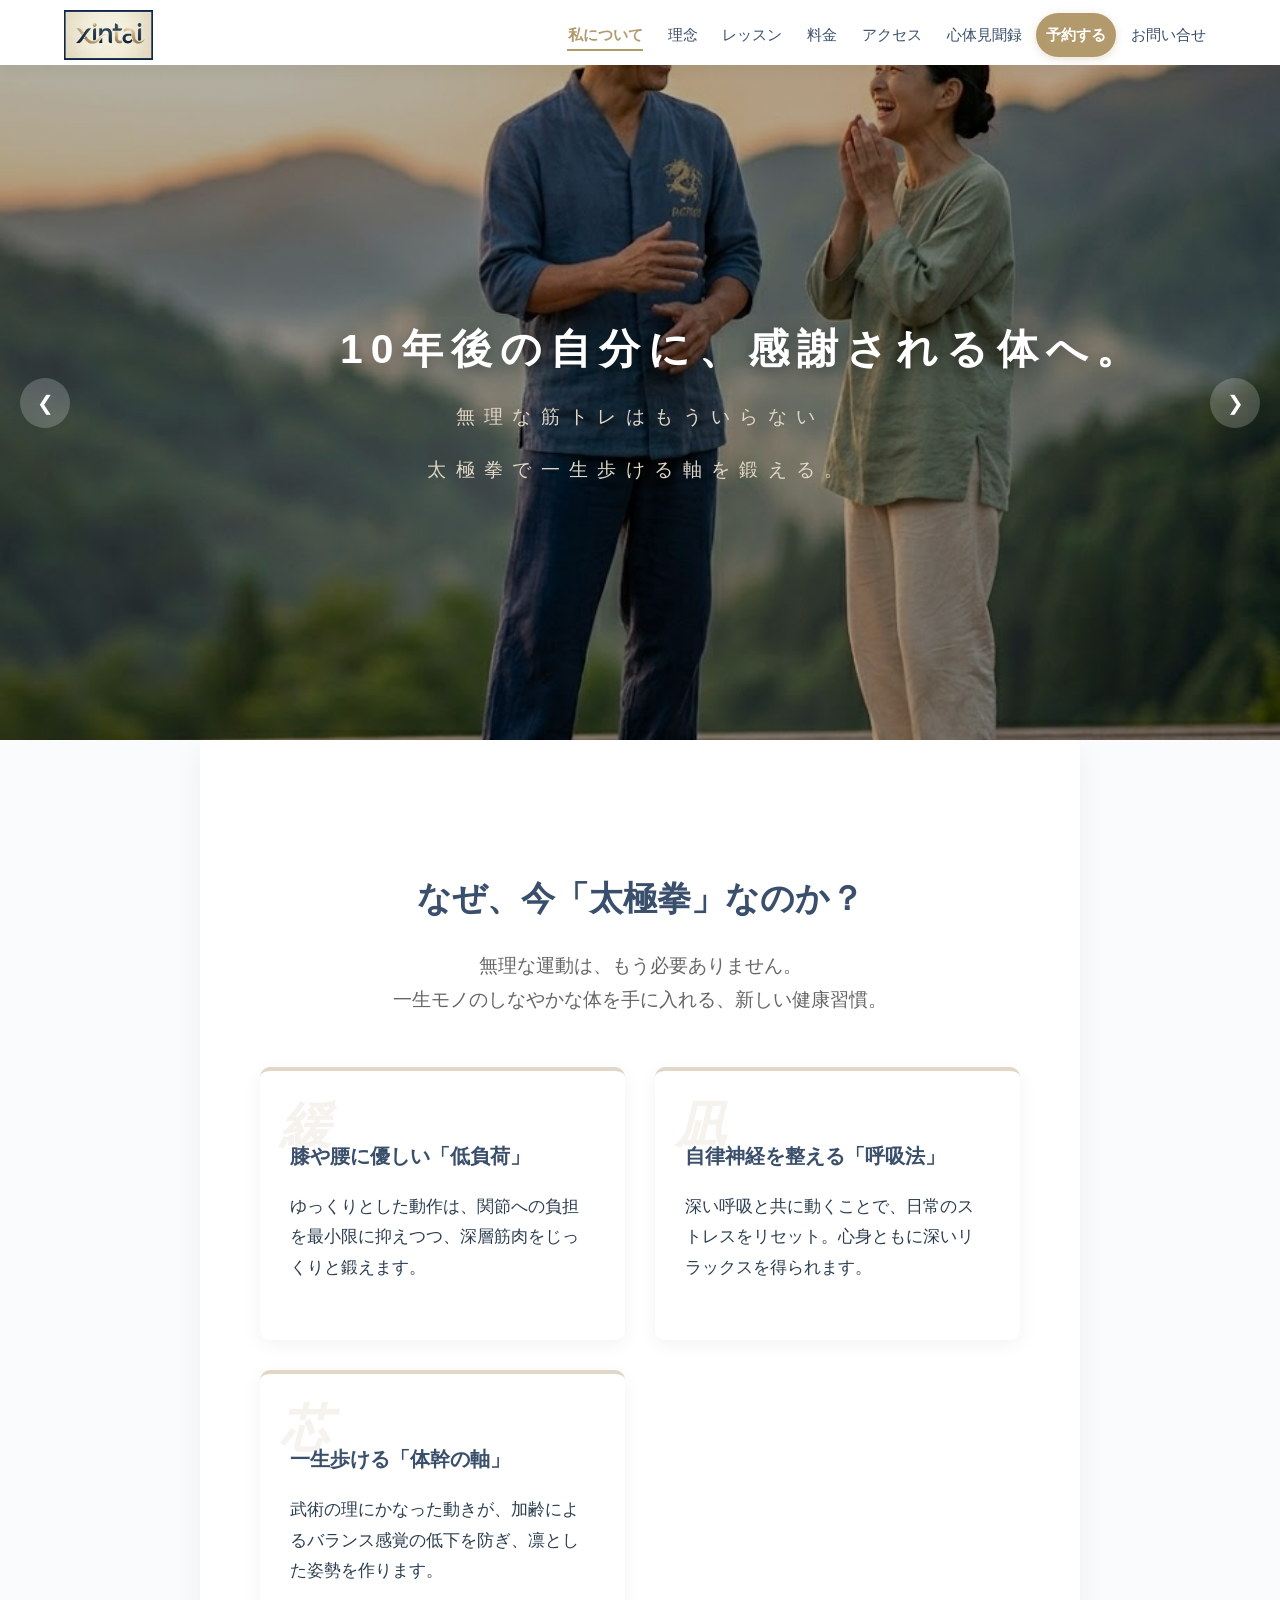
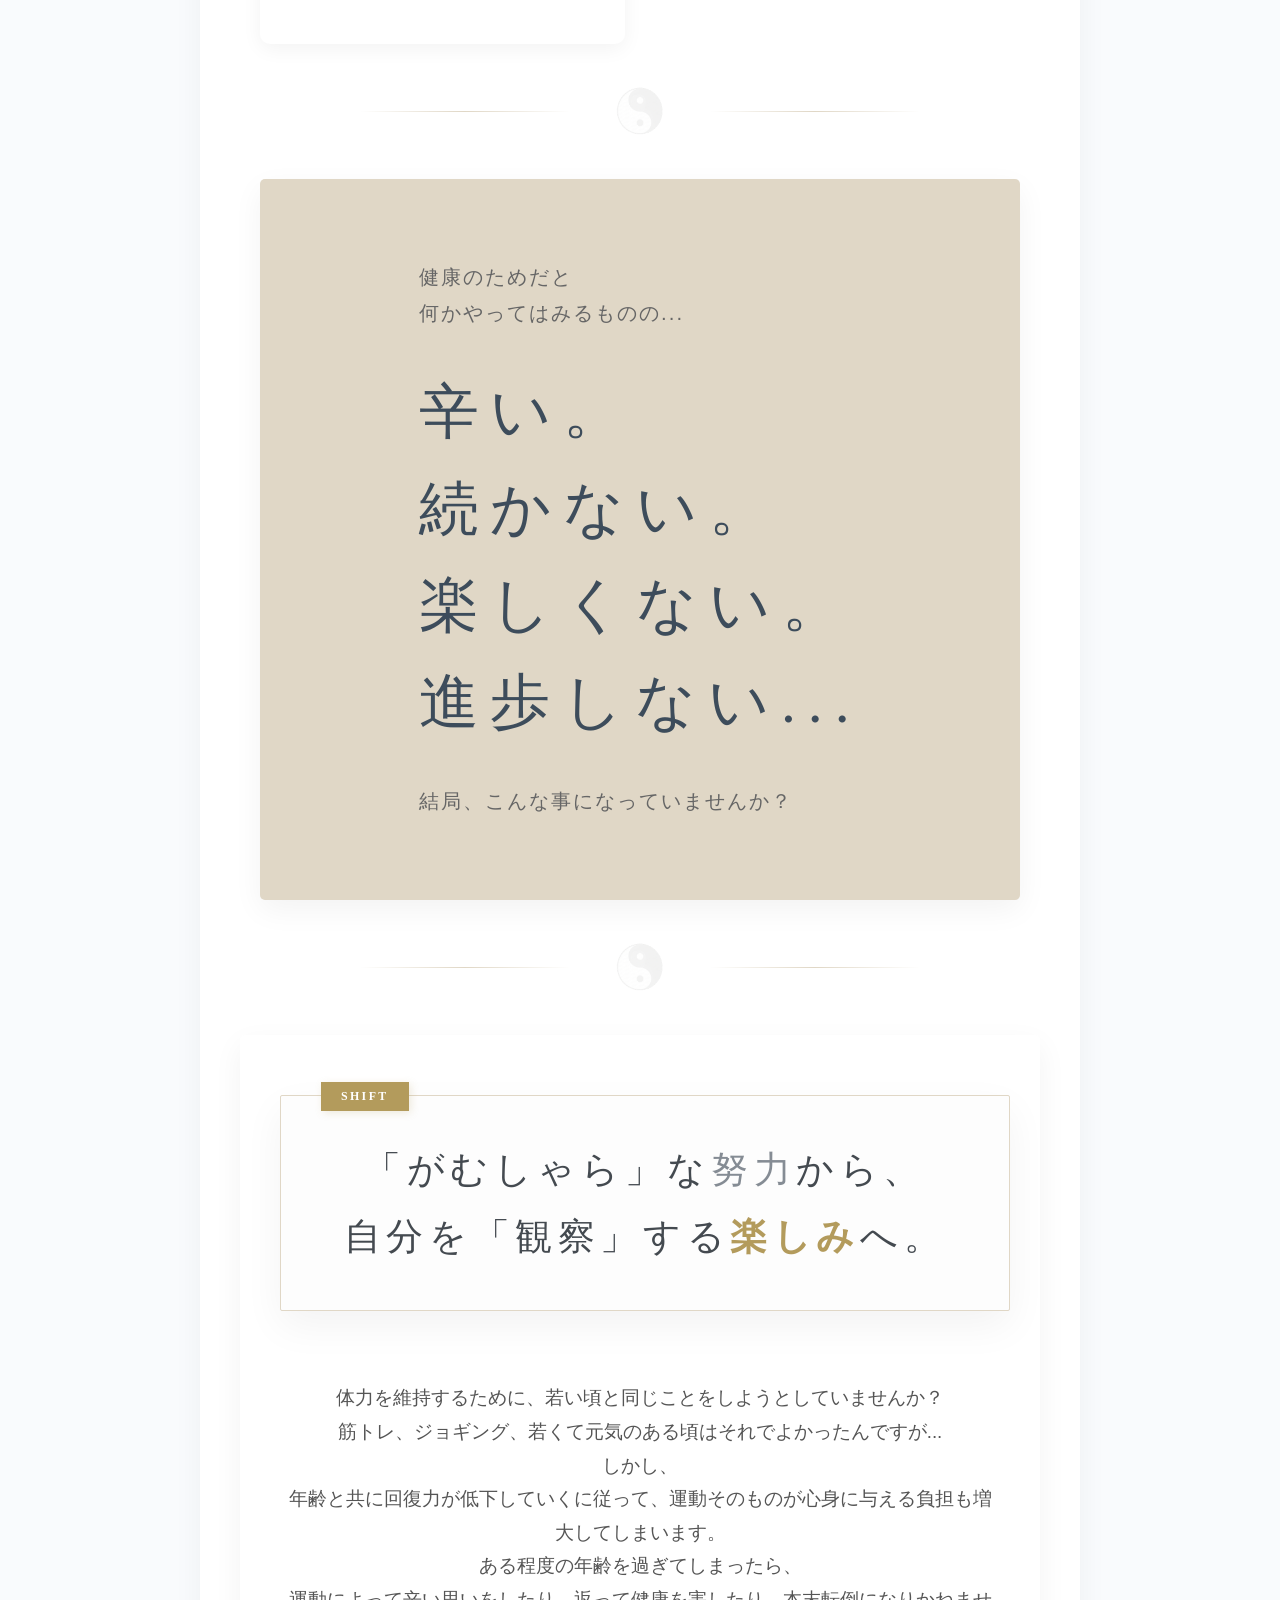
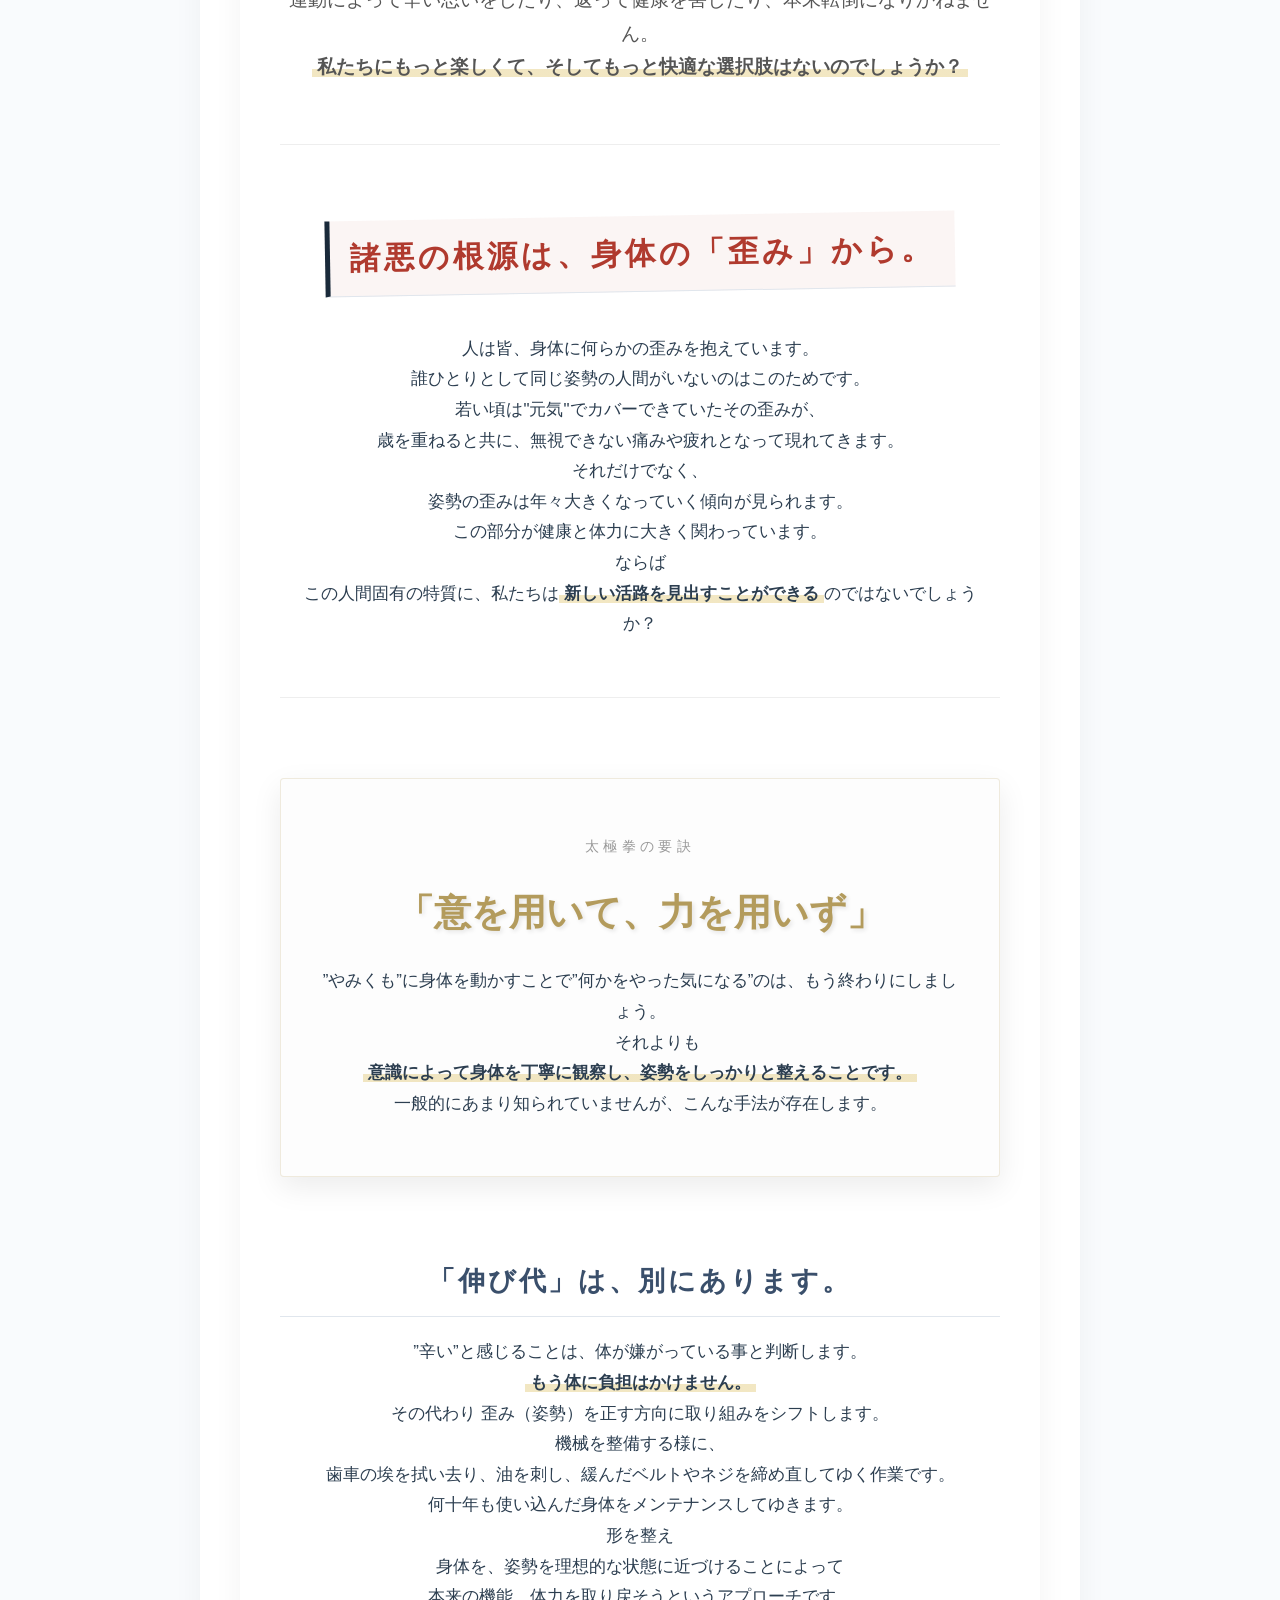
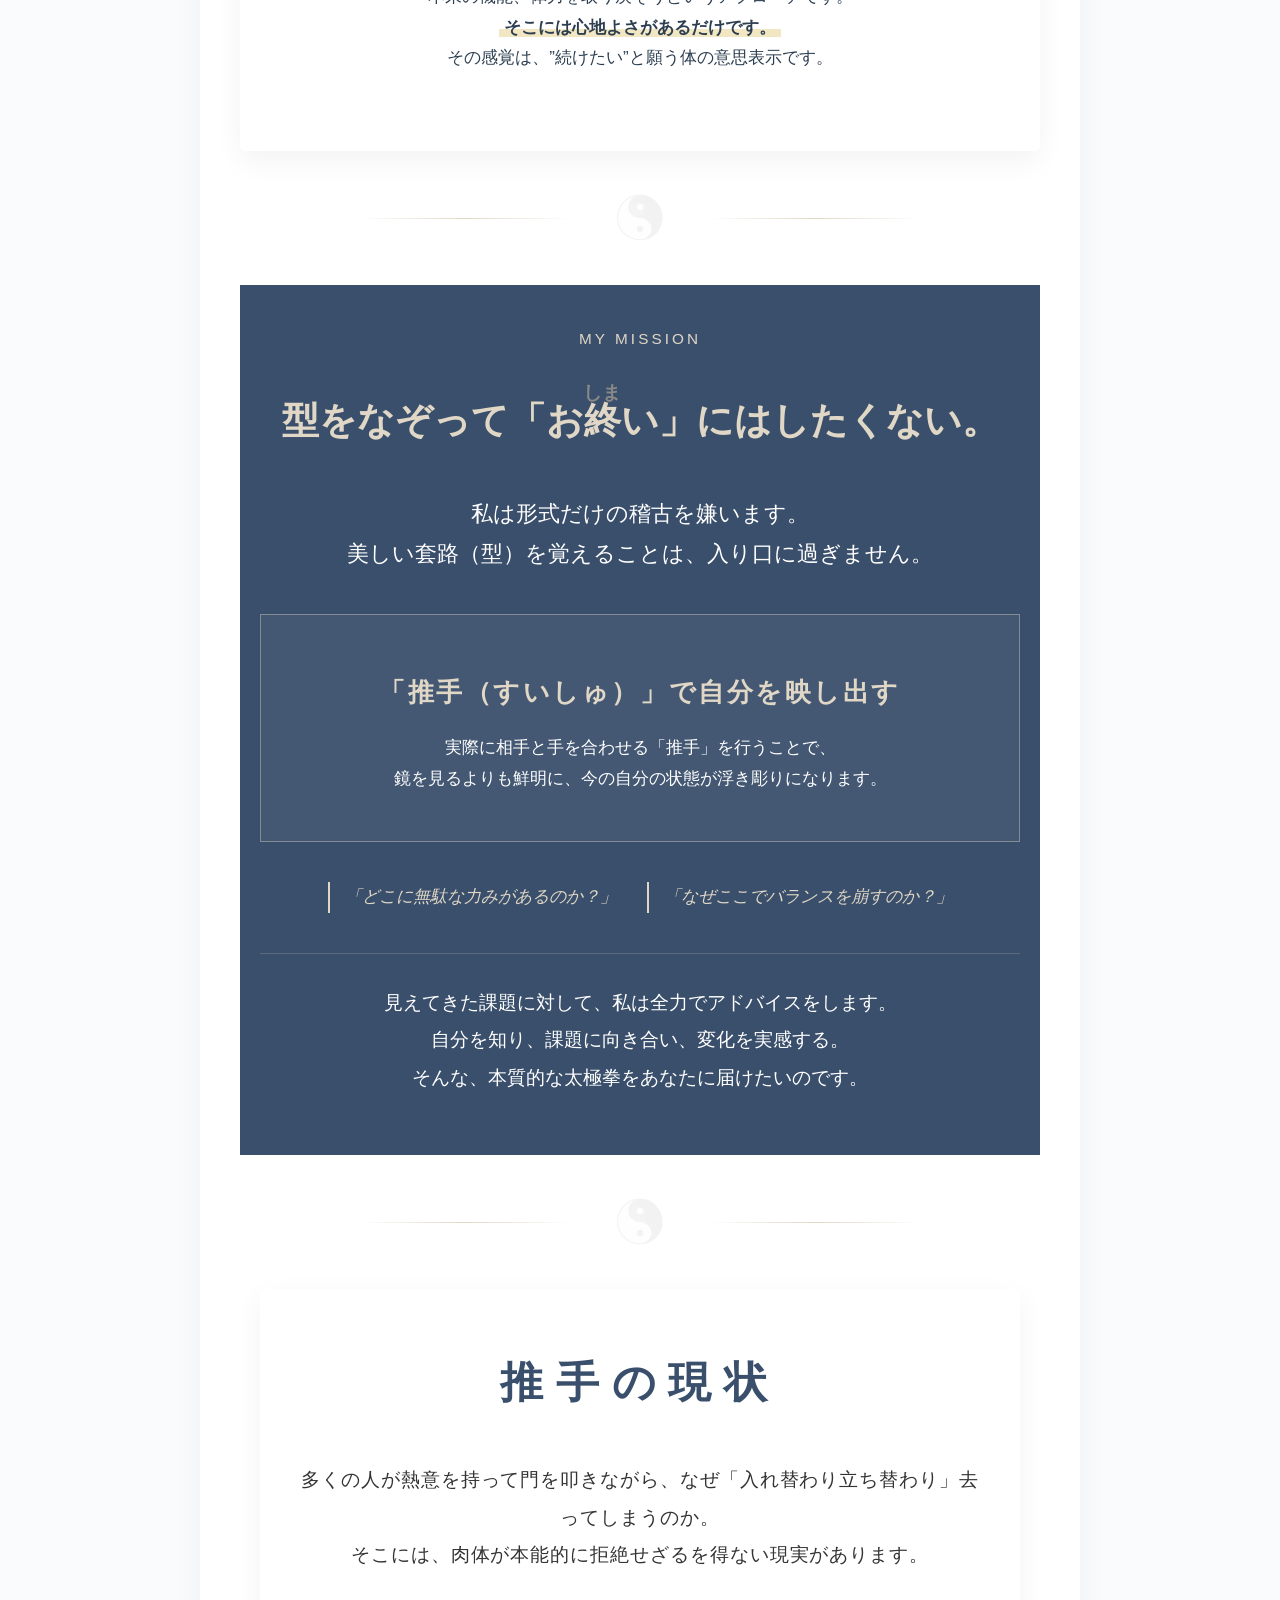
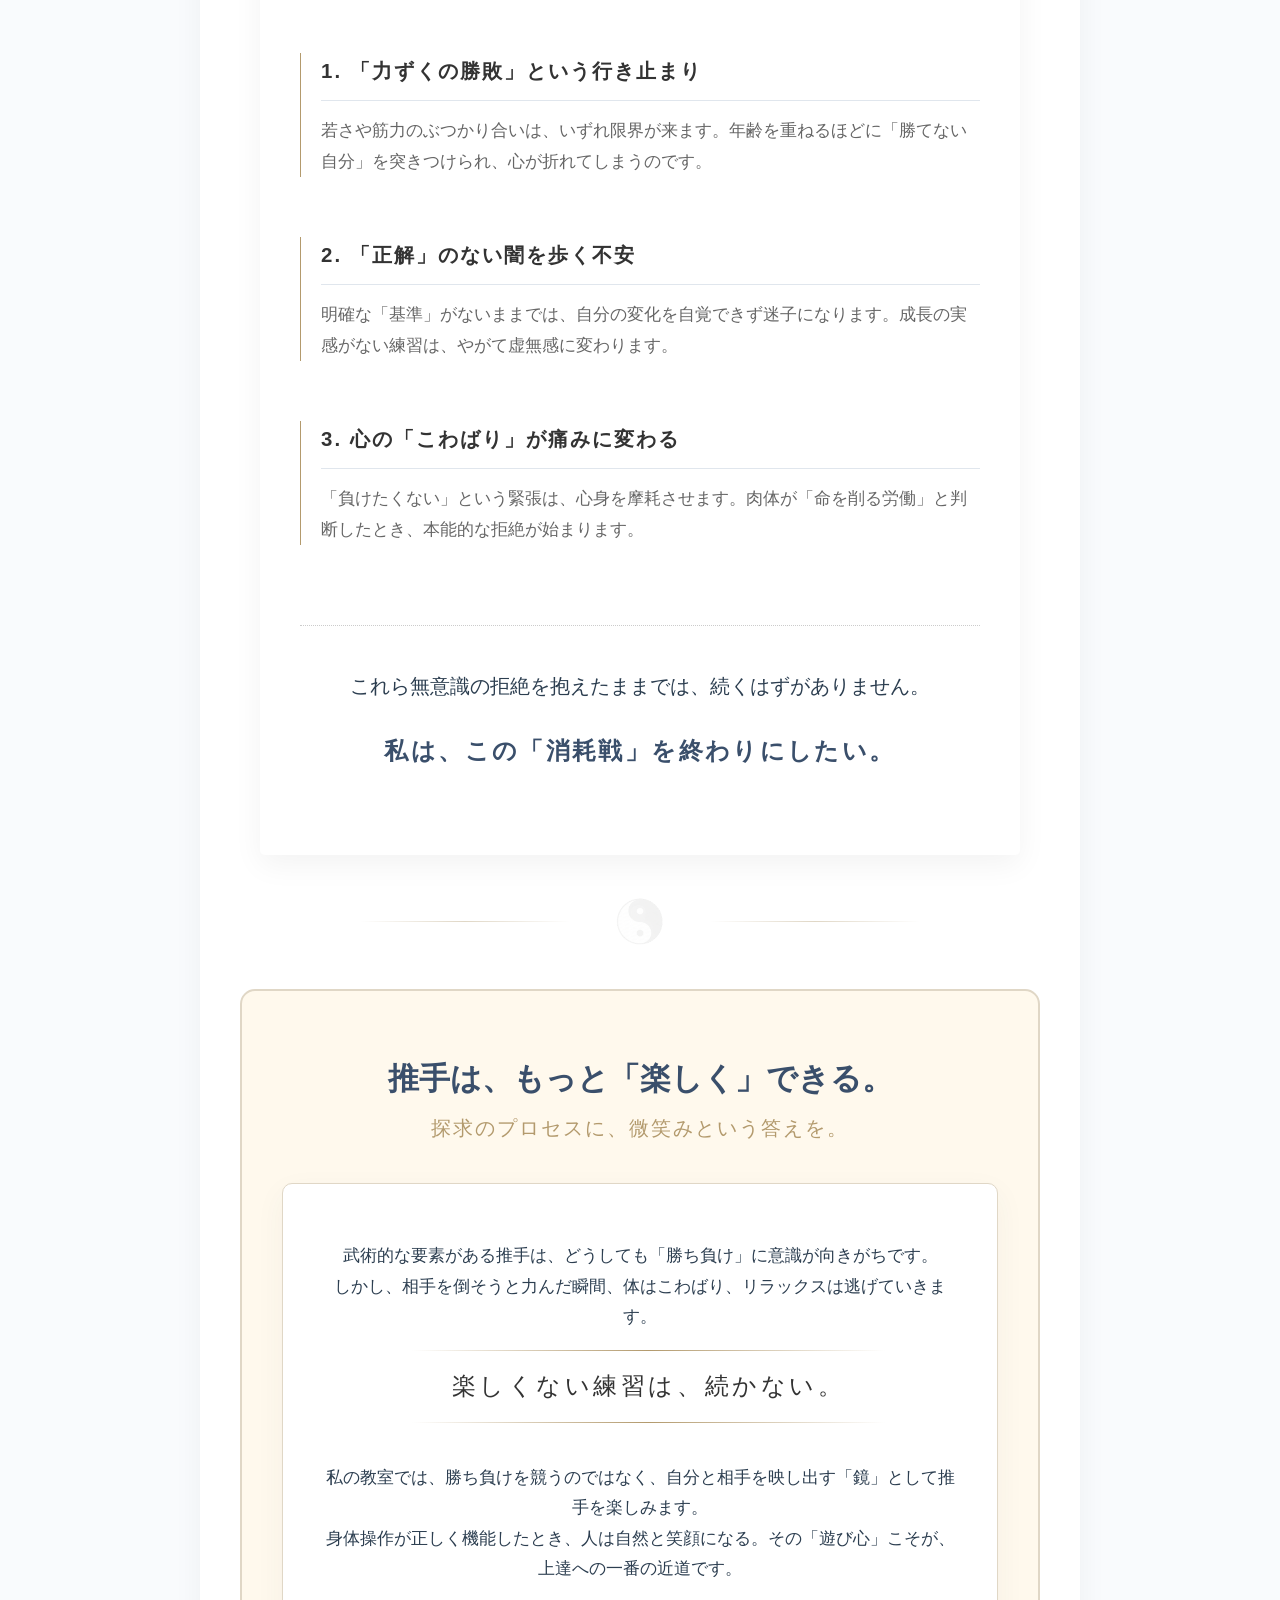
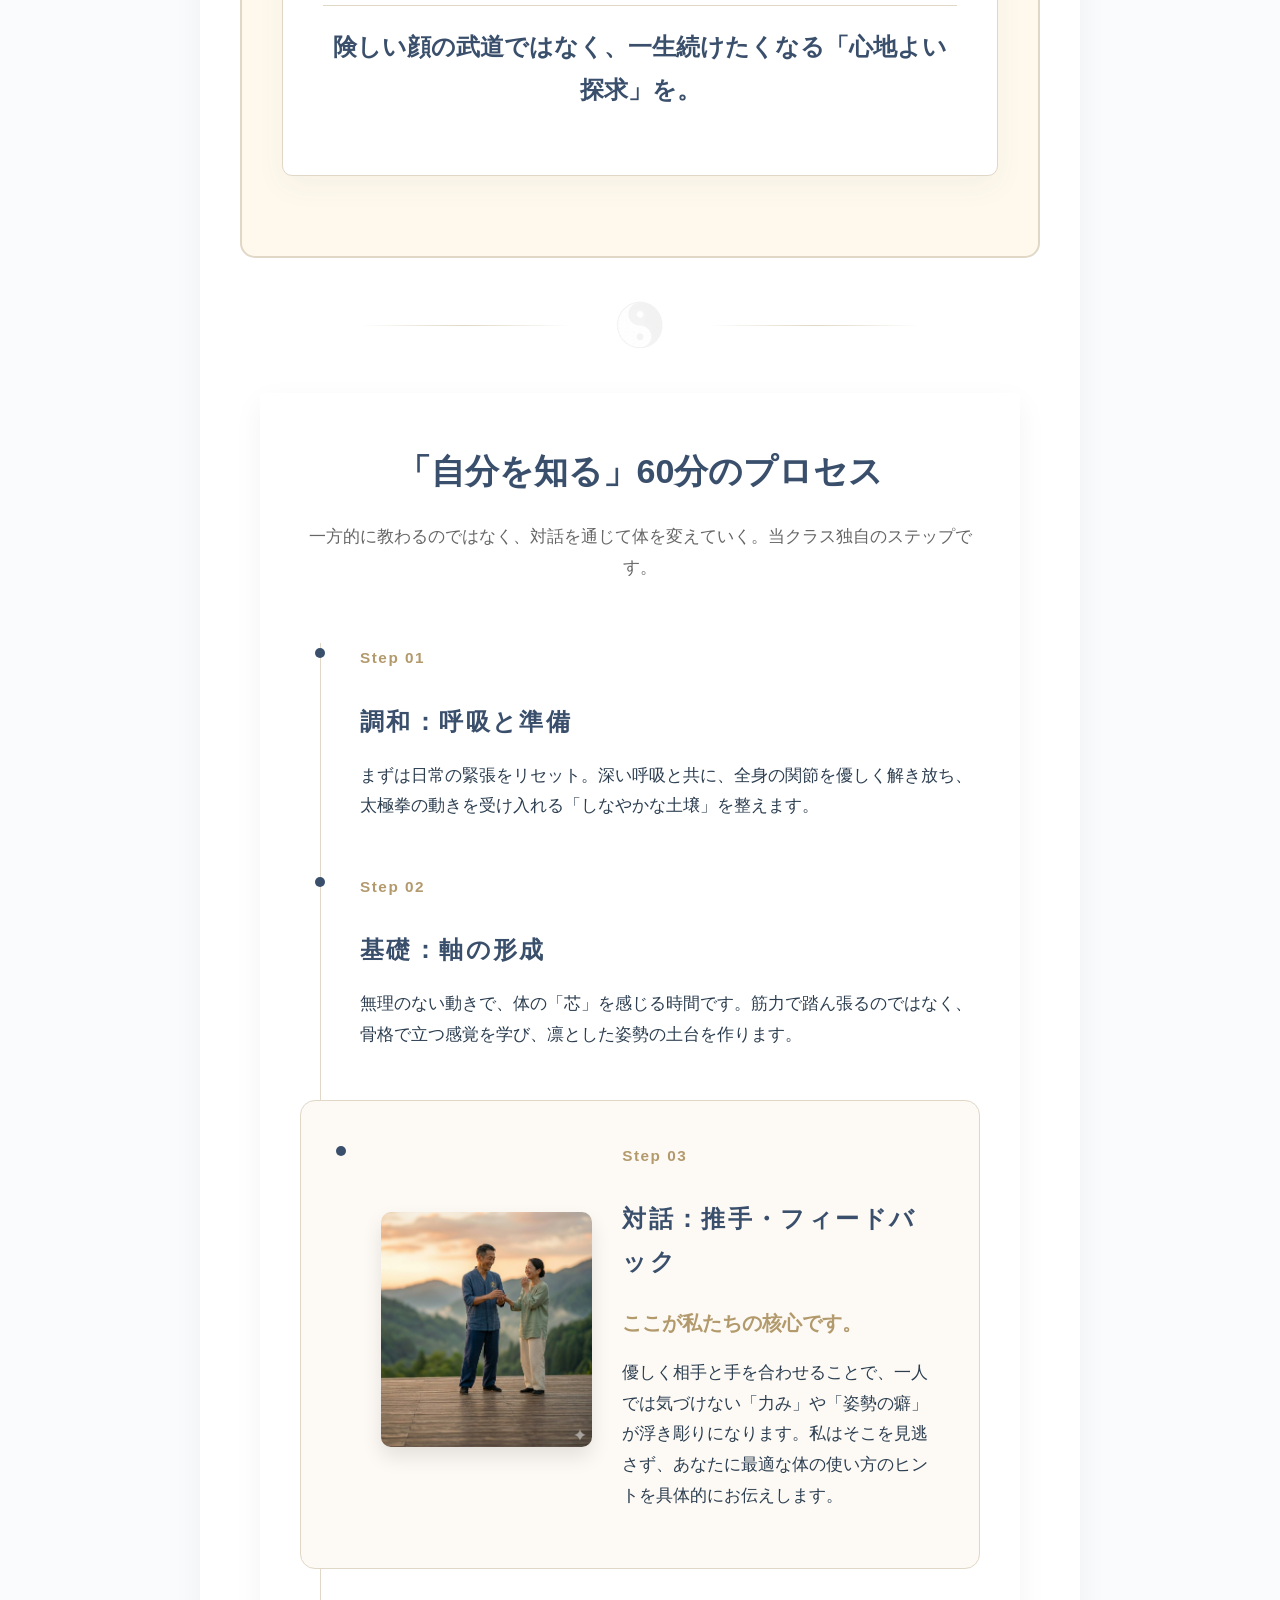
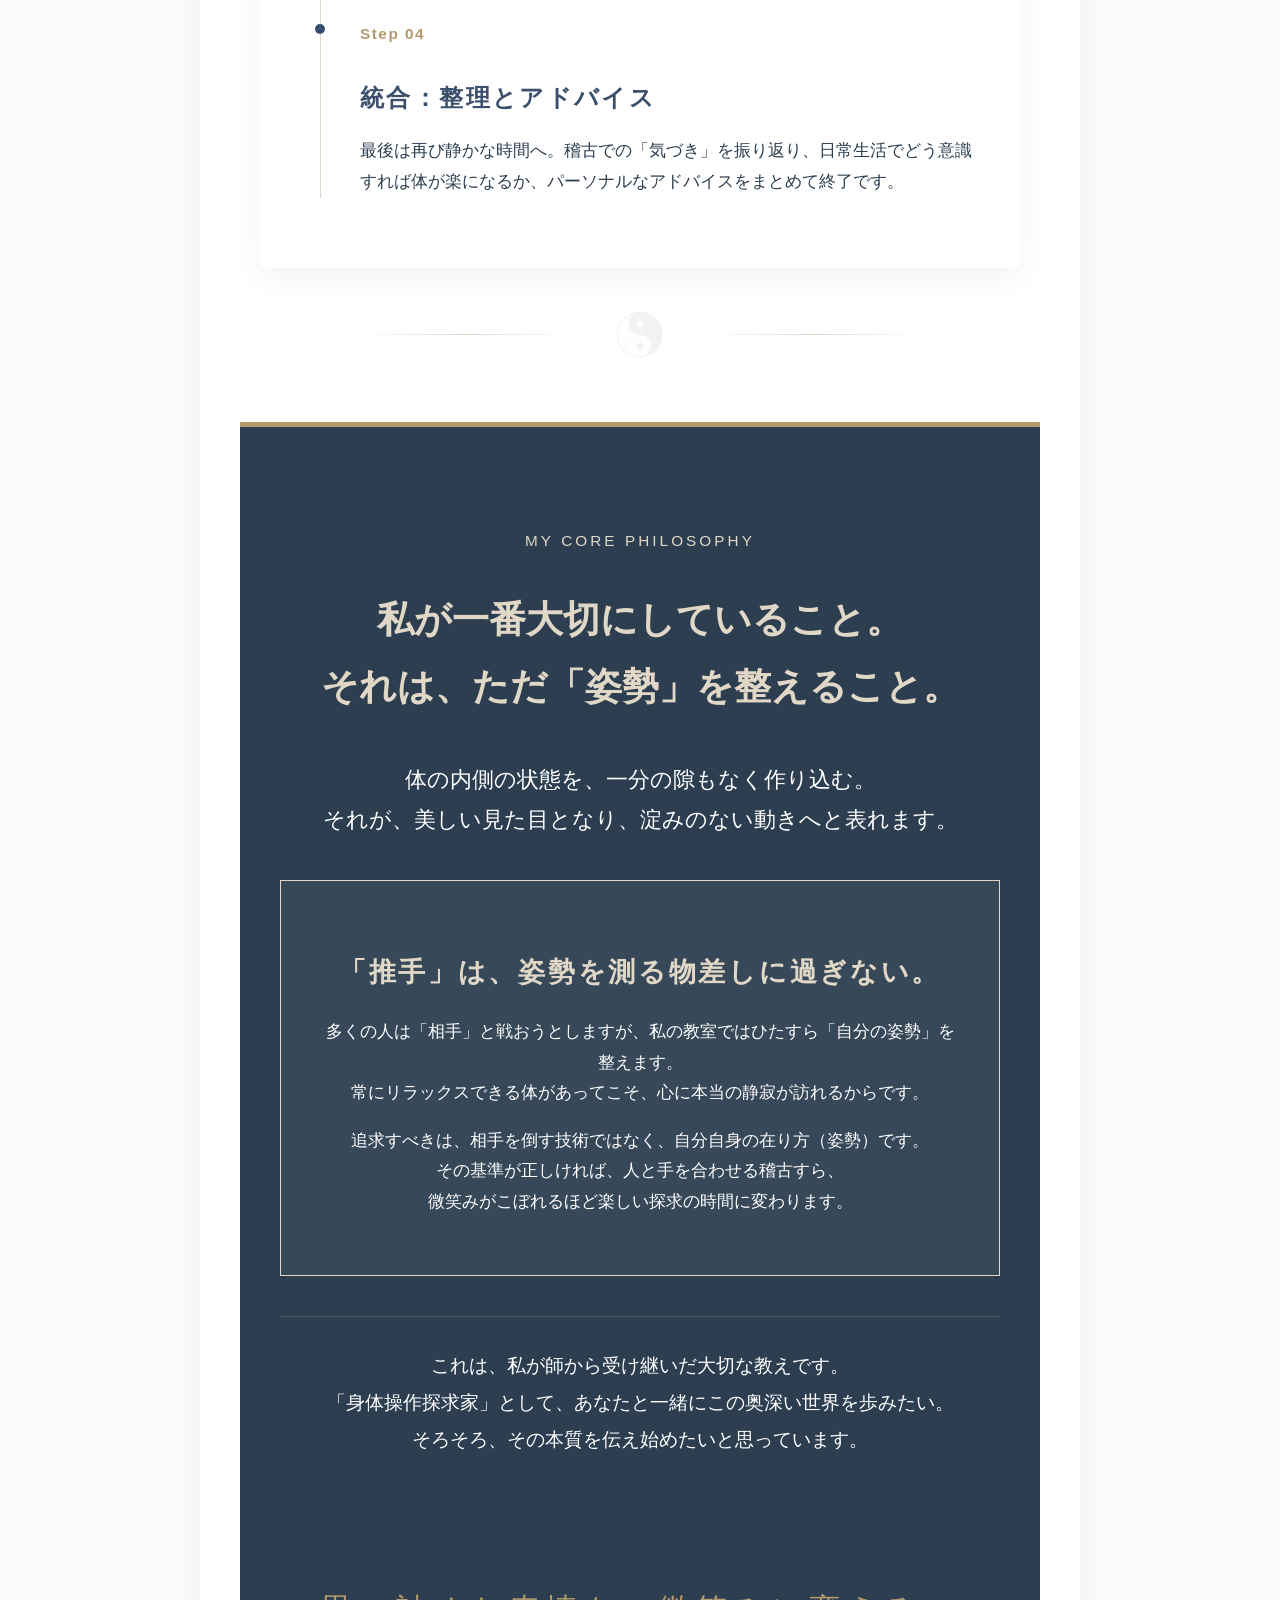
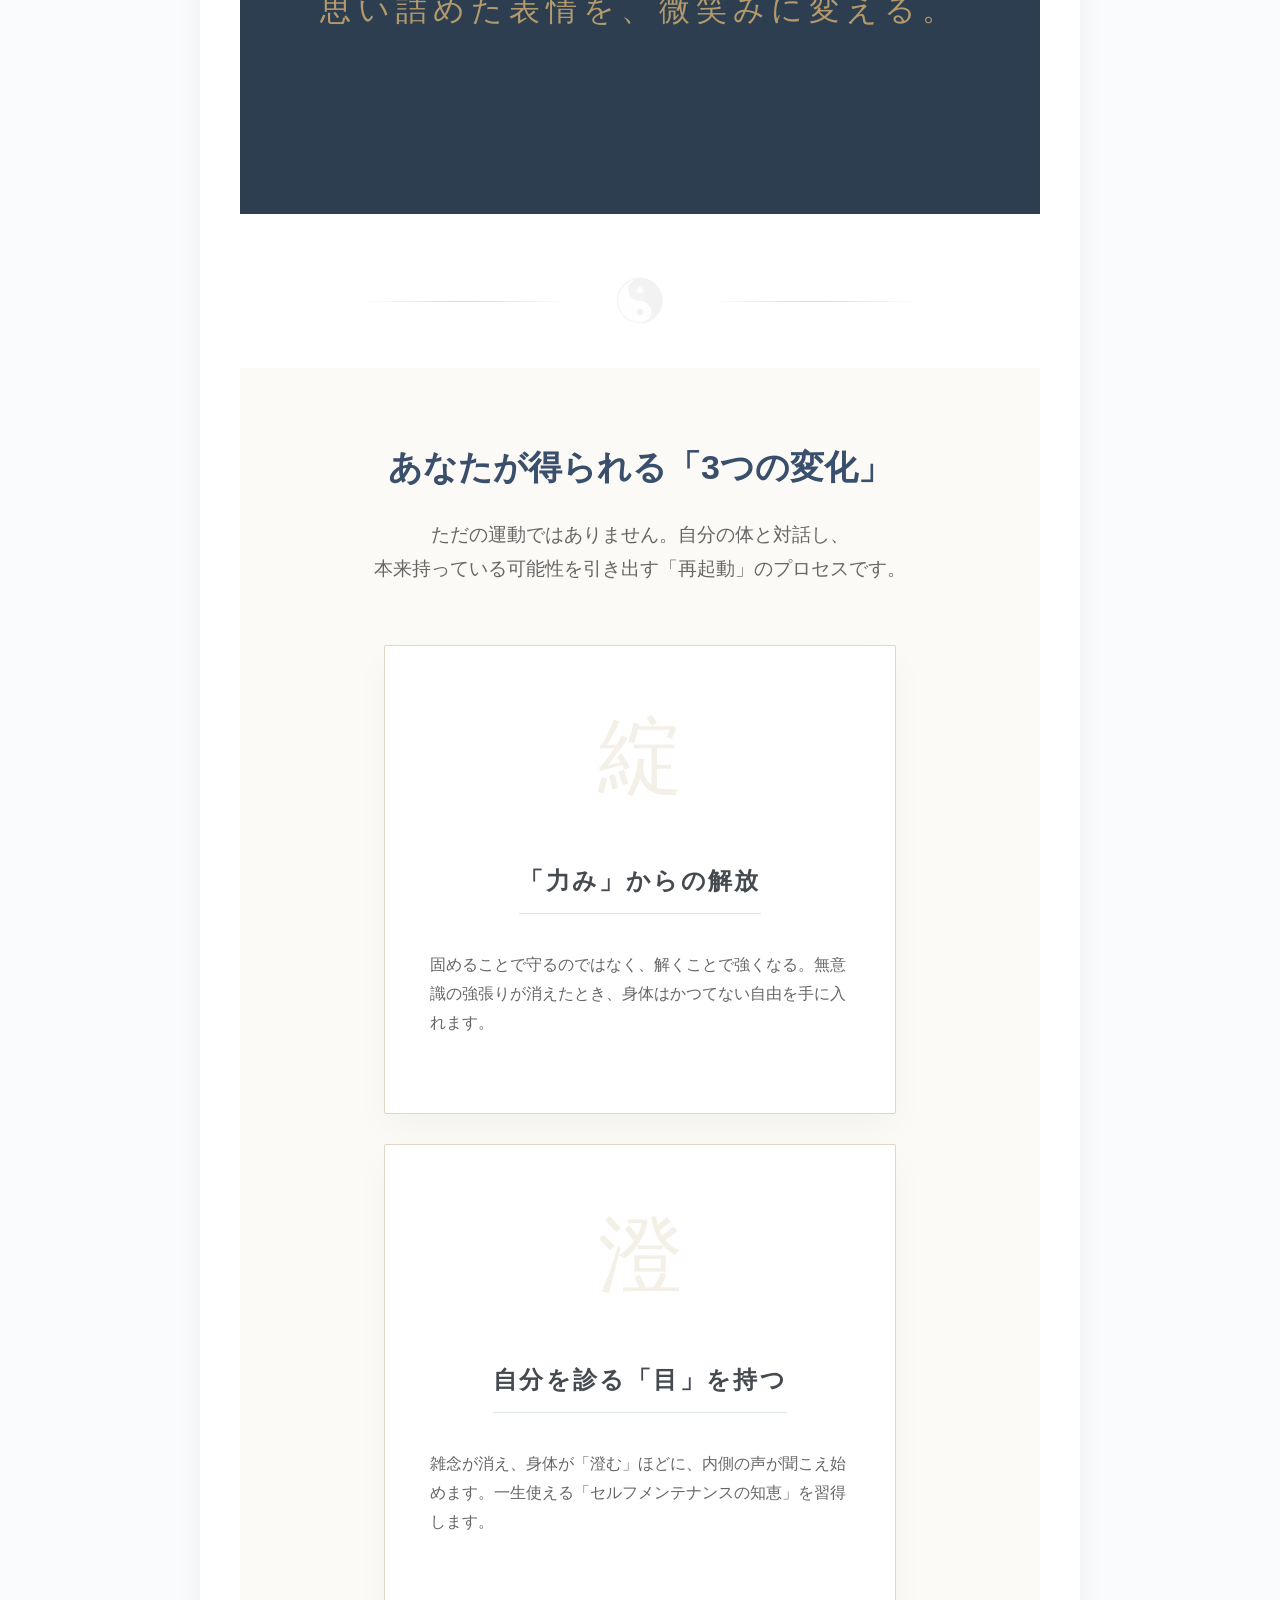
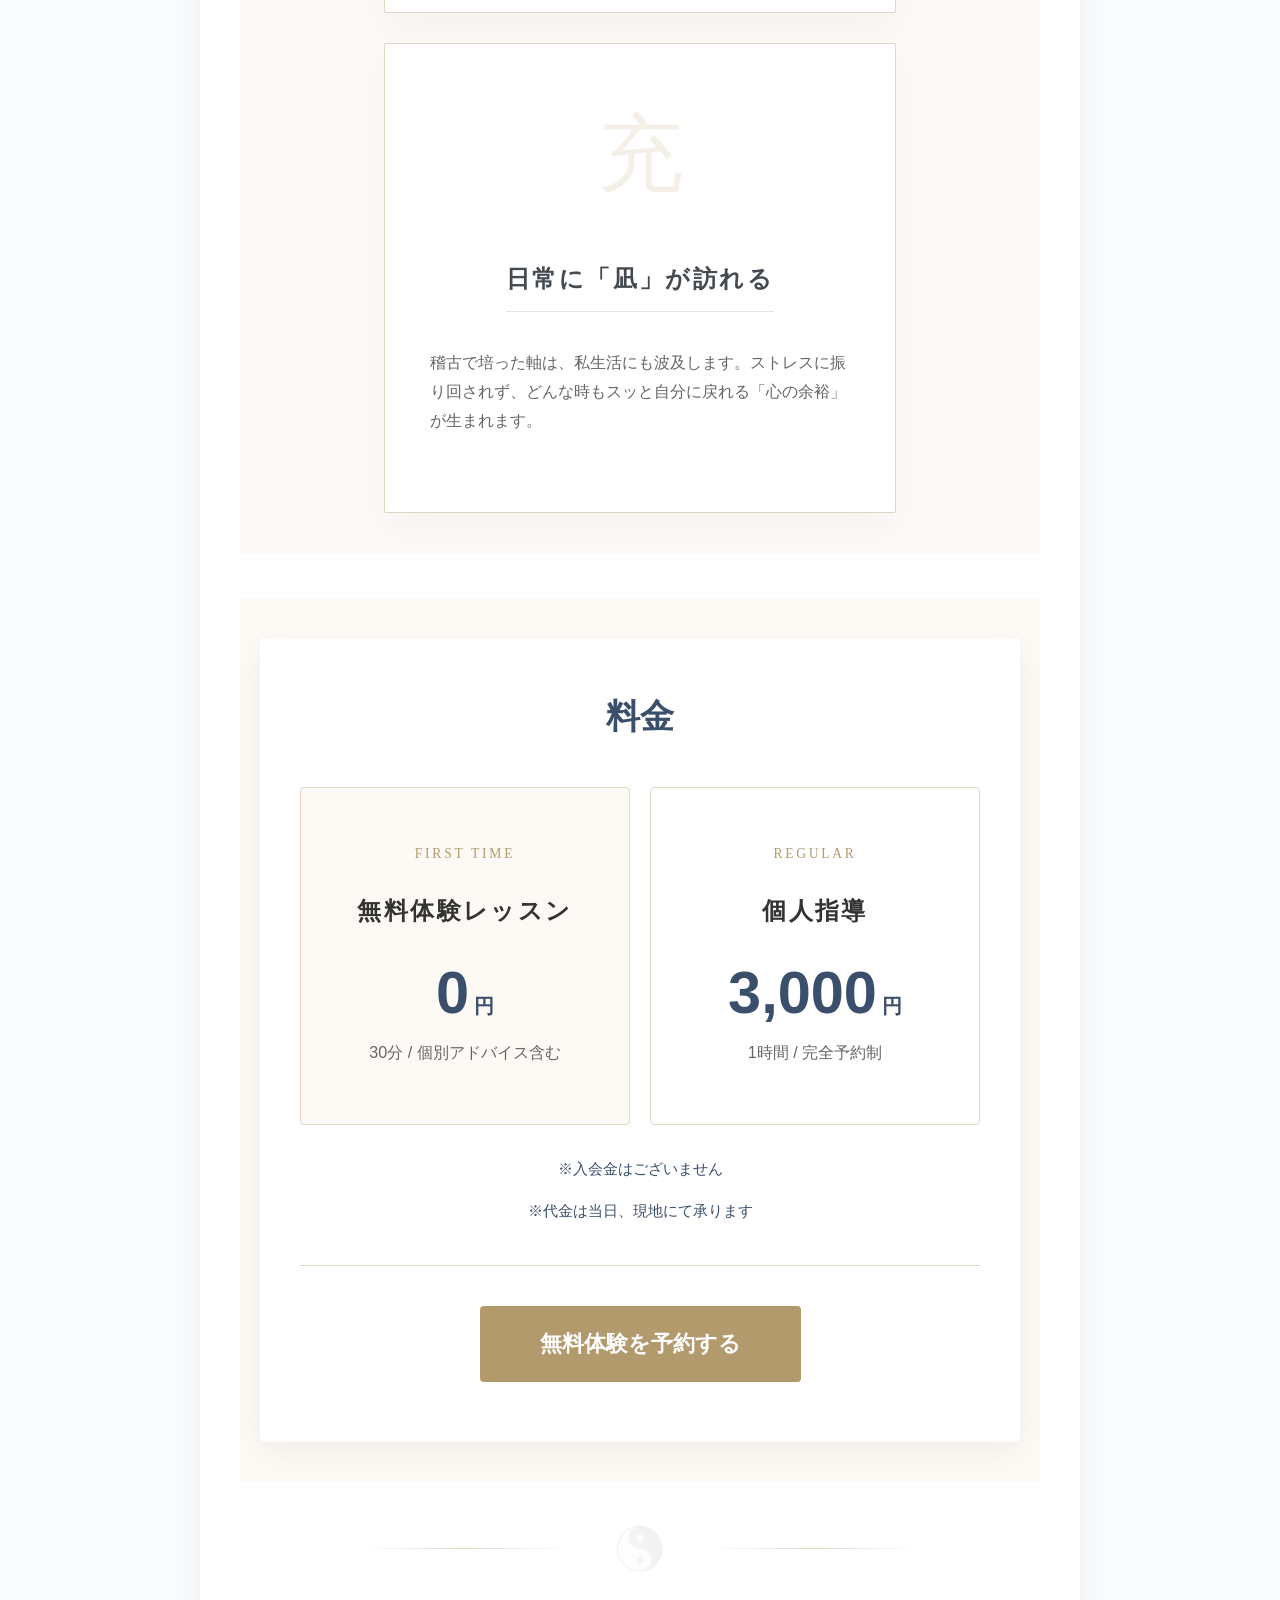
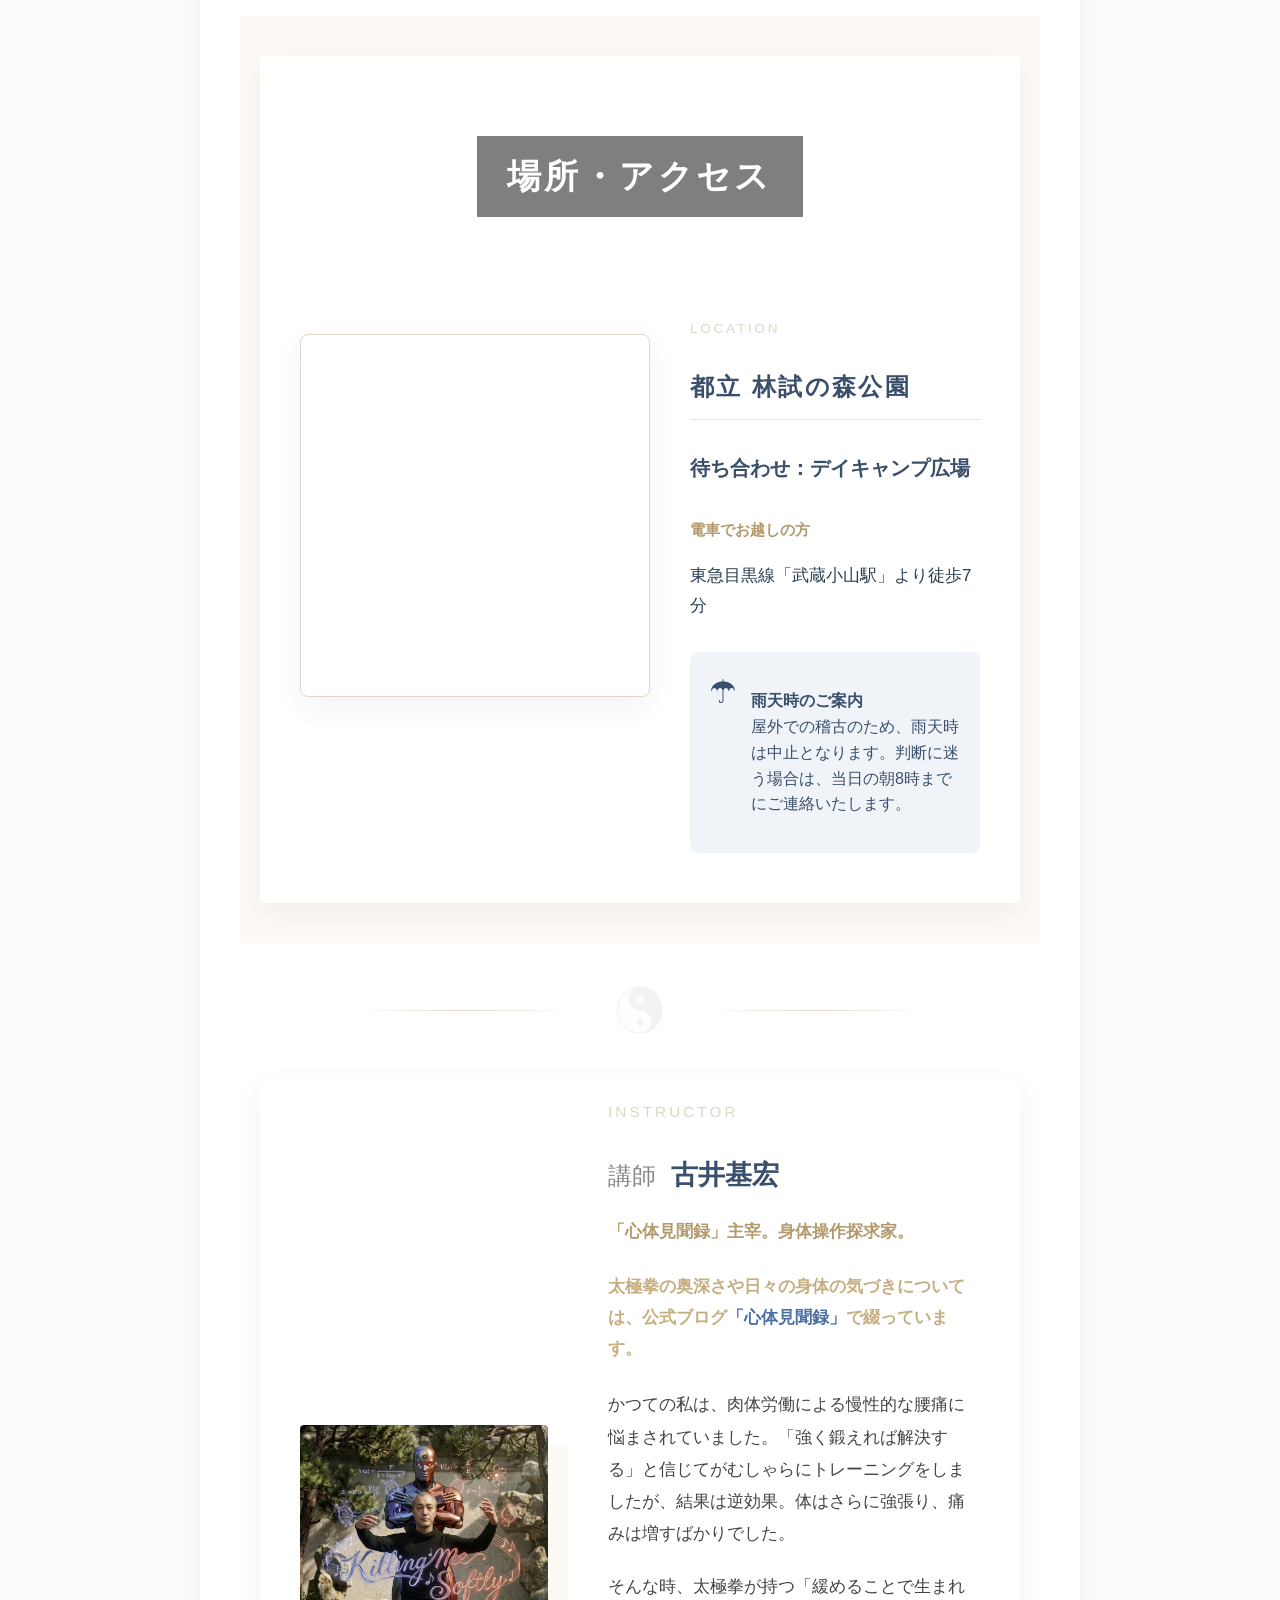
==== commit 7100b1de: "Add files via upload" ====
--- a/index.html
+++ b/index.html
@@ -64,7 +64,7 @@
 
 <div class="container">
 
-<section id="benefits" class="section">
+<section id="introduction" class="section">
     <div class="content-wrapper">
         <h2 class="section-title">なぜ、今「太極拳」なのか？</h2>
         <p class="section-lead">無理な運動は、もう必要ありません。<br>一生モノのしなやかな体を手に入れる、新しい健康習慣。</p>
@@ -93,28 +93,96 @@
     <img src="images/separator.png" alt="xintai symbol">
 </div>
 
+<section id="reflection2" class="reflection-section2">
+    <div class="container" style="background-color:#e0d7c6; margin-bottom:0px">
+        <div class="pain-point-box">
+<p class="reflection-sub-text">健康のためだと<br>何かやってはみるものの...</p>
+            <div class="pain-word-wrapper">
+                <h2 class="pain-word">辛い。</h2>
+            </div>
+            <div class="pain-word-wrapper">
+                <h2 class="pain-word">続かない。</h2>
+            </div>
+            <div class="pain-word-wrapper">
+                <h2 class="pain-word">楽しくない。</h2>
+            </div>
+            <div class="pain-word-wrapper">
+                <h2 class="pain-word">進歩しない...</h2>
+            </div>
+		<p class="reflection-sub-text">結局、こんな事になっていませんか？</p>	
+        </div>
+    </div>
+</section>
+
+<div class="section-divider">
+    <img src="images/separator.png" alt="xintai symbol">
+</div>
+
 <!-- 共感パート：あなたの悩みへの寄り添い -->
-<section id="empathy" class="section empathy-section">
-    <div class="empathy-inner">
-        <h2 class="empathy-title">「最近、こんな自分に驚いたことはありませんか？」</h2>
-        <p class="empathy-intro">ふとした瞬間に感じる体の変化。それは、体があなたに送っている「整えどき」のサインかもしれません。</p>
-        
-        <ul class="empathy-list">
-            <li>階段を登りきったあと、予想以上に息が切れている。</li>
-            <li>鏡に映った自分の背中が、思っていたより丸くなっている。</li>
-            <li>「よっこいしょ」が口癖になり、重い腰がなかなか上がらない。</li>
-            <li>健康診断で「経過観察」の文字が少しずつ増えてきた。</li>
-        </ul>
-
-        <div class="empathy-message">
-            <h3>「何か始めなきゃ」と思いつつ、<br class="sp-only">一歩が出ないあなたへ。</h3>
+<section id="reflection" class="reflection-section">
+    <div class="container" style="padding-top:60px; padding-bottom:60px">
+        <div class="reflection-header">
+            <h2 class="reflection-title">
+    「がむしゃら」な<span class="text-effort">努力</span>から、<br>
+    自分を「観察」する<span class="text-joy">楽しみ</span>へ。
+</h2>
+            <p class="reflection-lead">
+                体力を維持するために、若い頃と同じことをしようとしていませんか？<br>
+		筋トレ、ジョギング、若くて元気のある頃はそれでよかったんですが...<br>
+		しかし、<br>
+                年齢と共に回復力が低下していくに従って、運動そのものが心身に与える負担も増大してしまいます。<br>
+		ある程度の年齢を過ぎてしまったら、<br>
+		運動によって辛い思いをしたり、返って健康を害したり、本末転倒になりかねません。<br>
+		<span>私たちにもっと楽しくて、そしてもっと快適な選択肢はないのでしょうか？</span>
+            </p>
+        </div>
+
+        <div class="reflection-body">
+            <div class="distortion-focus">
+                <h3>諸悪の根源は、身体の「歪み」から。</h3>
+                <p>
+                    人は皆、身体に何らかの歪みを抱えています。<br>
+		   誰ひとりとして同じ姿勢の人間がいないのはこのためです。<br>
+若い頃は"元気"でカバーできていたその歪みが、<br>
+                    歳を重ねると共に、無視できない痛みや疲れとなって現れてきます。<br>
+			それだけでなく、<br>
+			姿勢の歪みは年々大きくなっていく傾向が見られます。<br>
+			この部分が健康と体力に大きく関わっています。<br>
+			ならば<br>
+			この人間固有の特質に、私たちは<span>新しい活路を見出すことができる</span>のではないでしょうか？
+                </p>
+            </div>
+
+            <div class="taichi-philosophy">
+                <p class="philosophy-label">太極拳の要訣</p>
+                <blockquote class="philosophy-quote">
+                    「意を用いて、力を用いず」
+                </blockquote>
+                <p class="philosophy-desc">
+                    ”やみくも”に身体を動かすことで”何かをやった気になる”のは、もう終わりにしましょう。<br>
+		　　それよりも<br>
+		    <span>意識によって身体を丁寧に観察し、姿勢をしっかりと整えることです。</span><br>
+                    一般的にあまり知られていませんが、こんな手法が存在します。
+                </p>
+            </div>
+        </div>
+
+        <div class="reflection-footer">
+            <h3>「伸び代」は、別にあります。</h3>
             <p>
-                激しい筋トレで自分を追い込む必要はありません。ジムの喧騒に気後れする必要もありません。<br>
-                太極拳は、誰かと競うものではなく、自分の呼吸に耳を傾け、内側からエネルギーを満たしていく<b>「一生モノの健康術」</b>です。
-            </p>
-            <p class="empathy-conclusion">
-                衰えを感じ始めている今だからこそ、しなやかに受け流し、<br>
-                10年後の自分がもっと好きになれる体作りを、今ここから始めましょう。
+		”辛い”と感じることは、体が嫌がっている事と判断します。<br>
+		<span>もう体に負担はかけません。</span><br>
+		その代わり
+                歪み（姿勢）を正す方向に取り組みをシフトします。<br>
+		機械を整備する様に、<br>
+		歯車の埃を拭い去り、油を刺し、緩んだベルトやネジを締め直してゆく作業です。<br>
+		何十年も使い込んだ身体をメンテナンスしてゆきます。<br>
+		形を整え<br>
+		身体を、姿勢を理想的な状態に近づけることによって<br>
+		本来の機能、体力を取り戻そうというアプローチです。<br>
+  		<span>そこには心地よさがあるだけです。</span><br>
+		その感覚は、”続けたい”と願う体の意思表示です。
+              
             </p>
         </div>
     </div>
@@ -326,6 +394,46 @@
 </div>
 
 
+<section id="benefits" class="section benefits-new">
+    <div class="content-wrapper">
+        <h2 class="section-title">あなたが得られる「3つの変化」</h2>
+        <p class="section-lead">
+            ただの運動ではありません。自分の体と対話し、<br>
+            本来持っている可能性を引き出す「再起動」のプロセスです。
+        </p>
+
+        <div class="benefit-flex-container">
+            <div class="benefit-card">
+                <div class="benefit-visual">
+                    <span class="kanji-bg">綻</span>
+                    
+                </div>
+                <h3>「力み」からの解放</h3>
+                <p>固めることで守るのではなく、解くことで強くなる。無意識の強張りが消えたとき、身体はかつてない自由を手に入れます。</p>
+            </div>
+
+            <div class="benefit-card">
+                <div class="benefit-visual">
+                    <span class="kanji-bg">澄</span>
+                    
+
+                </div>
+                <h3>自分を診る「目」を持つ</h3>
+                <p>雑念が消え、身体が「澄む」ほどに、内側の声が聞こえ始めます。一生使える「セルフメンテナンスの知恵」を習得します。</p>
+            </div>
+
+            <div class="benefit-card">
+                <div class="benefit-visual">
+                    <span class="kanji-bg">充</span>
+                    
+
+                </div>
+                <h3>日常に「凪」が訪れる</h3>
+                <p>稽古で培った軸は、私生活にも波及します。ストレスに振り回されず、どんな時もスッと自分に戻れる「心の余裕」が生まれます。</p>
+            </div>
+        </div>
+    </div>
+</section>
 <section id="info" class="section info-section">
     <div class="container">
         <h2 class="section-title">料金</h2>
--- a/style.css
+++ b/style.css
@@ -1,6 +1,7 @@
 /* 基本設定 */
 html {
     scroll-behavior: smooth;
+Font-size: 17px;
 }
 
 body {
@@ -10,6 +11,7 @@
     background-color: #f9fbfd;
     margin: 0;
     padding: 0;
+　
 }
 
 /* --- ナビゲーションの使い心地向上 --- */
@@ -86,7 +88,7 @@
 /* コンテンツエリア */
 .container {
     max-width: 800px;
-    margin: 0 auto 60px;
+    margin: 0 auto 0;
     padding: 20px 40px;
     background-color: #fff;
     position: relative;
@@ -308,6 +310,230 @@
     position: relative;
 }
 
+/* --- Reflection Section: Left Aligned, Centered Block --- */
+.reflection-section2 {
+    background-color: #ffffff;
+    padding: 40px 20px;
+}
+
+.pain-point-box {
+    display: flex;
+    flex-direction: column;
+    gap: 25px;               /* 各行の間隔を少し調整 */
+    width: fit-content;
+    margin: 40px auto;
+    align-items: flex-start; /* 左に揃える */
+   
+}
+
+.pain-word {
+    font-family: "Noto Serif JP", serif;
+    font-size: clamp(2rem, 6vw, 3.5rem); 
+    font-weight: 300;
+    color: #2c3e50;
+    line-height: 1.2;
+    letter-spacing: 0.2em;
+    margin: 0;
+    opacity: 0.9;
+    white-space: nowrap;
+}
+
+/* 追加した一行のスタイル */
+.reflection-sub-text {
+    font-size: 1.2rem;       /* 三つの言葉より小さく、本文より少し大きく */
+    color: #666;             /* 少し淡い色にしてニュアンスを出す */
+    margin-top: 20px;        /* 上に少し隙間を作る */
+    letter-spacing: 0.1em;
+    font-weight: 400;
+}
+
+/* スマホ対応 */
+@media (max-width: 600px) {
+    .reflection-section2 { padding: 80px 20px; }
+    .pain-word { font-size: 1.8rem; letter-spacing: 0.15em; }
+    .reflection-sub-text { font-size: 1rem; margin-top: 15px; }
+}
+
+/* --- 共感セクション（reflection）のセンターレイアウト --- */
+.reflection-section {
+    background-color: #ffffff; 
+    padding: 40px 0;
+    text-align: center;
+
+}
+
+.reflection-title {
+    font-size: 2rem;
+    font-weight: 500;
+    line-height: 1.6;
+    color: #2c3e50;
+    margin-bottom: 30px;
+    display: block;
+}
+
+.reflection-lead {
+    max-width: 800px;
+    margin: 0 auto 60px;
+    font-size: 1.1rem;
+    color: #555;
+}
+
+.distortion-focus {
+    max-width: 700px;
+    margin: 0 auto 80px;
+    padding: 40px 20px;
+    border-top: 1px solid #eee;
+    border-bottom: 1px solid #eee;
+}
+
+.taichi-philosophy {
+    margin: 80px auto;
+    max-width: 800px;
+}
+
+.philosophy-label {
+    font-size: 0.85rem;
+    letter-spacing: 0.3em;
+    color: #999;
+    margin-bottom: 20px;
+}
+
+.philosophy-quote {
+    font-size: 2.2rem;
+    color: #2c3e50;
+    margin: 0 0 30px 0;
+    font-family: 'Hiragino Mincho ProN', 'MS Mincho', serif; /* 格言らしく明朝体に */
+}
+
+.reflection-footer {
+    max-width: 800px;
+    margin: 80px auto 0;
+}
+
+.reflection-footer h3 {
+    font-size: 1.6rem;
+    margin-bottom: 20px;
+}
+
+@media (max-width: 600px) {
+    .reflection-title { font-size: 1.5rem; }
+    .philosophy-quote { font-size: 1.6rem; }
+}
+
+/* 「歪み」の一行を立体的な警告として目立たせる */
+#reflection .distortion-focus h3 {
+    font-size: 1.8rem;
+    color: #b03a2e; /* 警告を促す深い赤 */
+    border-left: 5px solid #1a2a3a;
+    padding-left: 15px;
+    margin-bottom: 25px;
+    /* わずかに傾けて「歪み」を視覚化 */
+    transform: rotate(-1deg);
+    display: inline-block;
+    background: rgba(176, 58, 46, 0.05);
+    padding: 10px 20px;
+}
+
+/* 太極拳の要訣を「浮き島」のように見せる */
+#reflection .taichi-philosophy {
+    background: #fdfdfd;
+    padding: 40px;
+    border-radius: 4px;
+    /* 柔らかい影で浮き上がらせる */
+    box-shadow: 0 10px 30px rgba(0,0,0,0.08);
+    margin: 50px 0;
+    position: relative;
+    border: 1px solid rgba(179, 155, 92, 0.2); /* ロゴ系のゴールド色 */
+}
+
+/* 引用文の立体感 */
+#reflection .philosophy-quote {
+    font-size: 2.2rem;
+    font-weight: 600;
+    color: #b39b5c;
+    text-shadow: 2px 2px 4px rgba(0,0,0,0.1);
+    border: none;
+    padding: 0;
+    margin: 20px 0;
+}
+
+#reflection span:not(.text-effort,.text-joy) {
+    background: linear-gradient(transparent 60%, rgba(212, 175, 55, 0.3) 0%);
+    font-weight: 600;
+    padding: 0 5px;
+}
+
+#reflection .reflection-title {
+    /* 明朝体と優しい色味 */
+    font-family: "Noto Serif JP", serif;
+    font-size: clamp(1.4rem, 4vw, 2.2rem);
+    font-weight: 500;
+    color: #444a50;
+    
+    background: #fdfdfd;
+    padding: 40px 40px;
+    border: 1px solid #e0d7c6;
+    border-radius: 2px;
+    box-shadow: 0 15px 40px rgba(0,0,0,0.05);
+
+    /* --- ここが「右寄り」を直す最重要ポイント --- */
+    display: block !important;    /* 強制的にブロック要素にする */
+    width: 90%;                    /* 横幅を広めに確保 */
+    max-width: 1000px;             /* 広がりすぎ防止 */
+    
+    /* 左右のmarginをautoにすることで、ブラウザが左右均等に余白を配分します */
+    margin-left: auto !important;  
+    margin-right: auto !important; 
+    
+    margin-top: 0;
+    margin-bottom: 70px;
+    /* ------------------------------------------ */
+
+    position: relative;
+    line-height: 1.8;
+    text-align: center;            /* ボックス内の文字を中央揃えに */
+    letter-spacing: 0.15em;
+}
+
+/* SHIFTラベルの配色も文字色に合わせて調整 */
+#reflection .reflection-title::before {
+    content: "SHIFT";
+    position: absolute;
+    top: -14px;
+    left: 40px;
+    background: #b39b5c;
+    color: #fff;
+    font-size: 0.7rem;
+    padding: 4px 20px;
+    border-radius: 0;
+    font-weight: bold;
+    letter-spacing: 0.2em;
+    box-shadow: 2px 2px 8px rgba(179, 155, 92, 0.2);
+}
+
+/* スマホでの微調整 */
+@media (max-width: 600px) {
+    #reflection .reflection-title {
+        width: 100%;               /* スマホでは画面いっぱいに */
+        padding: 40px 15px;
+    }
+}
+
+/* 「努力」：これまでの重みを少し落ち着いたグレーで表現 */
+
+
+.text-effort {
+   
+    color: #858c94; /* 控えめなグレー */
+    font-weight: inherit; /* 太さは周りに合わせる */
+}
+
+/* 「楽しみ」：これからの明るさを、ロゴと同系のゴールドで表現 */
+.text-joy {
+　　　background: revert;
+    color: #b39b5c; /* 落ち着いたゴールド */
+    font-weight: 600; /* ここだけ少しだけ太くすると、視線が自然に誘導されます */
+}
 /* 共感セクションの装飾 */
 .empathy-section {
     background-color: #fdfaf5; /* ほんのり温かみのある背景色 */
@@ -559,6 +785,128 @@
     margin-bottom: 10px;
 }
 
+/* 新ベネフィットセクション全体 */
+.benefits-new {
+    background-color: #fcfaf7; /* 非常に薄いベージュで落ち着きを */
+    padding: 100px 0;
+}
+
+.benefit-flex-container {
+    display: flex;
+    justify-content: center;
+    gap: 40px;
+    flex-wrap: wrap;
+    margin-top: 60px;
+}
+
+/* 各カードの設定 */
+/* 各カードの幅を広げる設定 */
+.benefit-card {
+    background: #fff;
+    padding: 60px 45px;      /* 上下左右の余白をさらに広げて贅沢に */
+    width: 31%;              /* 3分割に近い、よりワイドな幅に（以前は30%） */
+    min-width: 420px;        /* 最小幅を底上げして、窮屈さを解消 */
+    max-width: auto;        /* 広がりすぎない上限を設定して品を保つ */
+    
+    border: 1px solid #e0d7c6;
+    border-radius: 2px;
+    box-shadow: 0 15px 35px rgba(0,0,0,0.03);
+    text-align: center;
+    position: relative;
+    transition: all 0.4s ease;
+    
+    /* センター配置を盤石にするための設定 */
+    display: flex;
+    flex-direction: column;
+    align-items: center;
+}
+
+/* フレックスコンテナの間隔も調整 */
+.benefit-flex-container {
+    display: flex;
+    justify-content: center;
+    gap: 30px;               /* カード同士の間隔を少し詰め、全体としてワイドに見せる */
+    flex-wrap: wrap;
+    margin-top: 60px;
+    width: 95%;              /* コンテナ自体を広く取る */
+    margin-left: auto;
+    margin-right: auto;
+}
+.benefit-card:hover {
+    transform: translateY(-10px);
+    box-shadow: 0 20px 45px rgba(179, 155, 92, 0.1);
+}
+
+/* 漢字と数字のビジュアル部分 */
+.benefit-visual {
+    position: relative;
+    margin-bottom: 30px;
+    height: 100px;
+    display: flex;
+    align-items: center;
+    justify-content: center;
+}
+
+.kanji-bg {
+    font-family: "Noto Serif JP", serif;
+    font-size: 5rem;
+    color: rgba(179, 155, 92, 0.15); /* 極めて薄いゴールド */
+    position: absolute;
+    z-index: 1;
+}
+
+.benefit-number {
+    font-family: 'Helvetica Neue', Arial, sans-serif;
+    font-size: 1.2rem;
+    color: #b39b5c;
+    font-weight: bold;
+    letter-spacing: 0.2em;
+    z-index: 2;
+    border-bottom: 1px solid #b39b5c;
+    padding-bottom: 5px;
+}
+
+/* カード内のテキスト */
+.benefit-card h3 {
+    font-family: "Noto Serif JP", serif;
+    font-size: 1.4rem;
+    color: #444a50; /* 優しいチャコールグレー */
+    margin-bottom: 20px;
+    letter-spacing: 0.1em;
+}
+
+.benefit-card p {
+    font-size: 0.95rem;
+    line-height: 1.8;
+    color: #666;
+    text-align: left; /* 説明文は読みやすく左寄せ */
+}
+
+/* スマホ対応 */
+@media (max-width: 900px) {
+    .benefit-card {
+        width: 90%;
+        margin-bottom: 20px;
+    }
+}
+
+/* スマホ対応：1つずつの幅をしっかり確保 */
+@media (max-width: 1024px) {
+    .benefit-card {
+        width: 45%;          /* タブレットでは2列に */
+        margin-bottom: 30px;
+    }
+}
+
+@media (max-width: 600px) {
+    .benefit-card {
+        width: 100%;         /* スマホでは画面いっぱいに */
+        max-width: none;
+        padding: 50px 25px;
+	min-width: 100%;
+    }
+}
+
 /* セクション間の余白を調整（空きすぎを解消） */
 .info-section {
     background-color: #fdfaf5;
@@ -763,7 +1111,7 @@
     padding-bottom: 40px;
 }
 
-#benefits {
+#introduction {
    margin-bottom: 0px;
 }
 
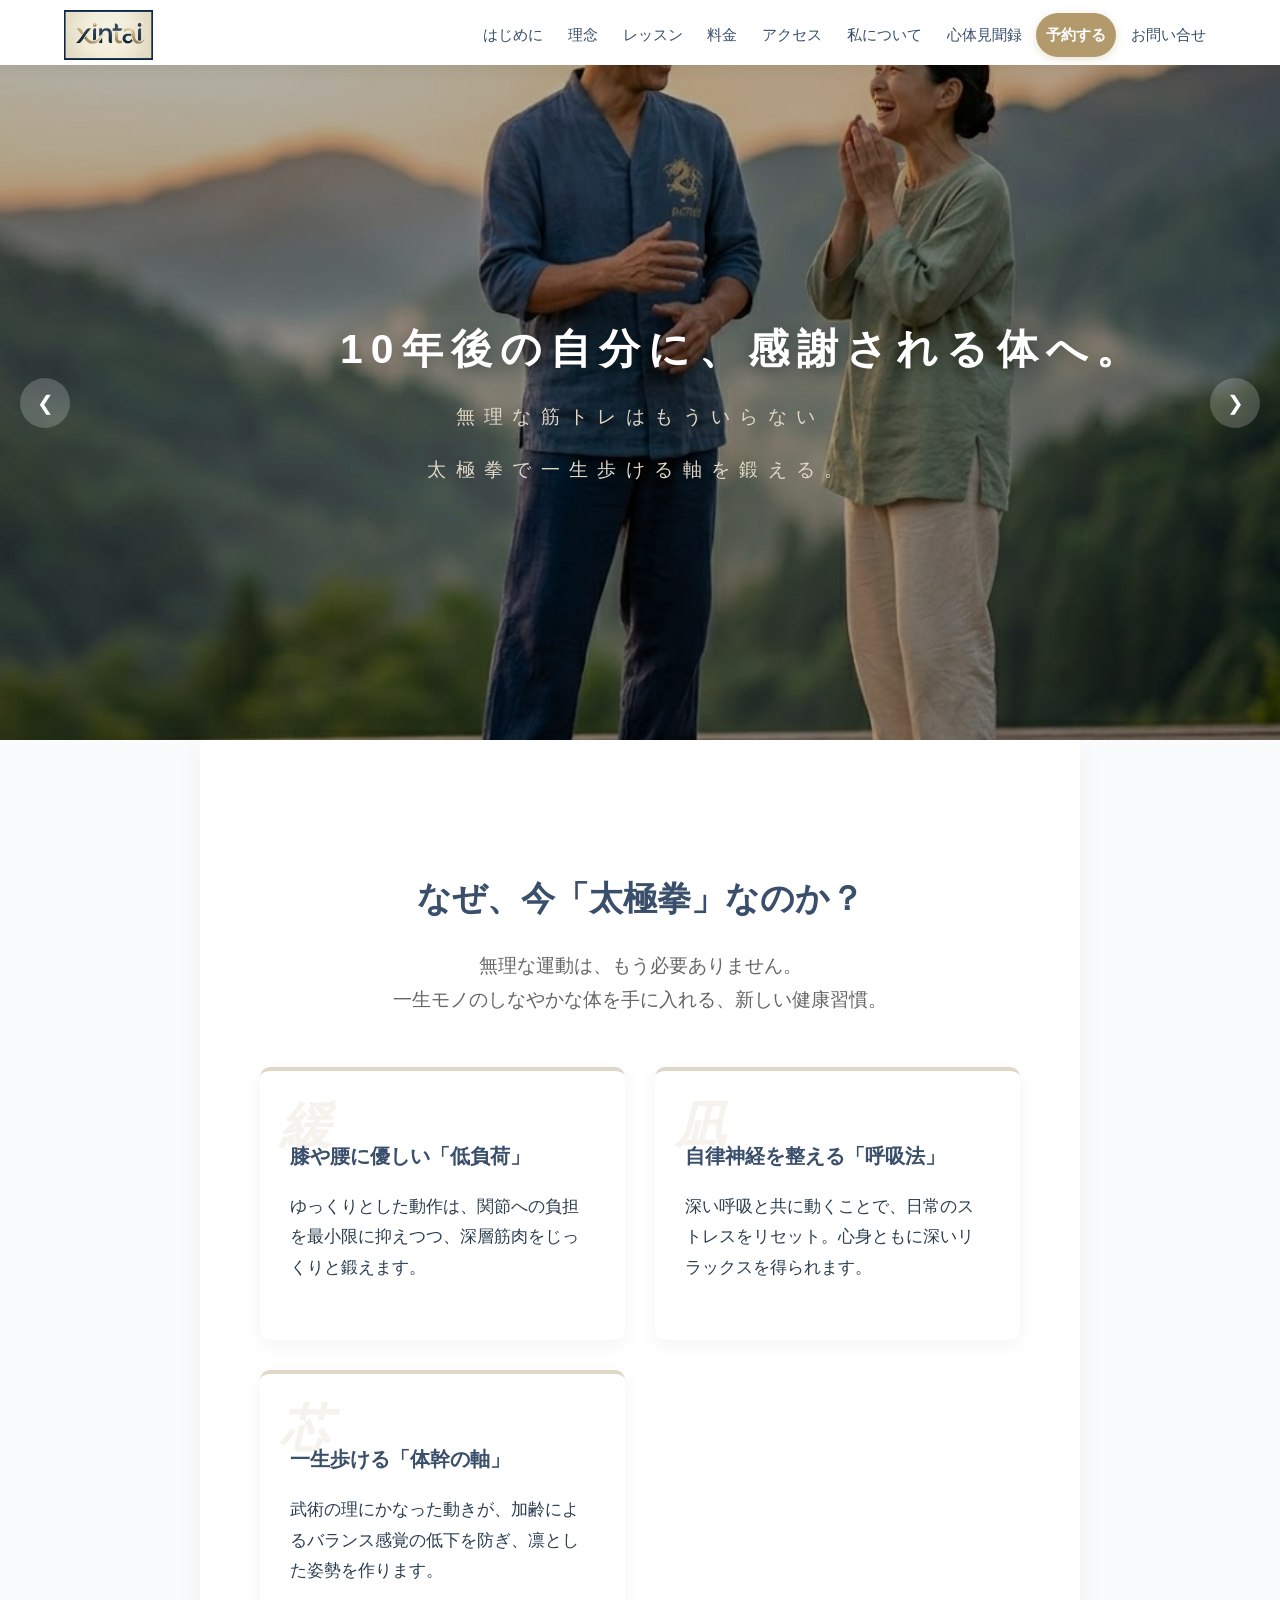
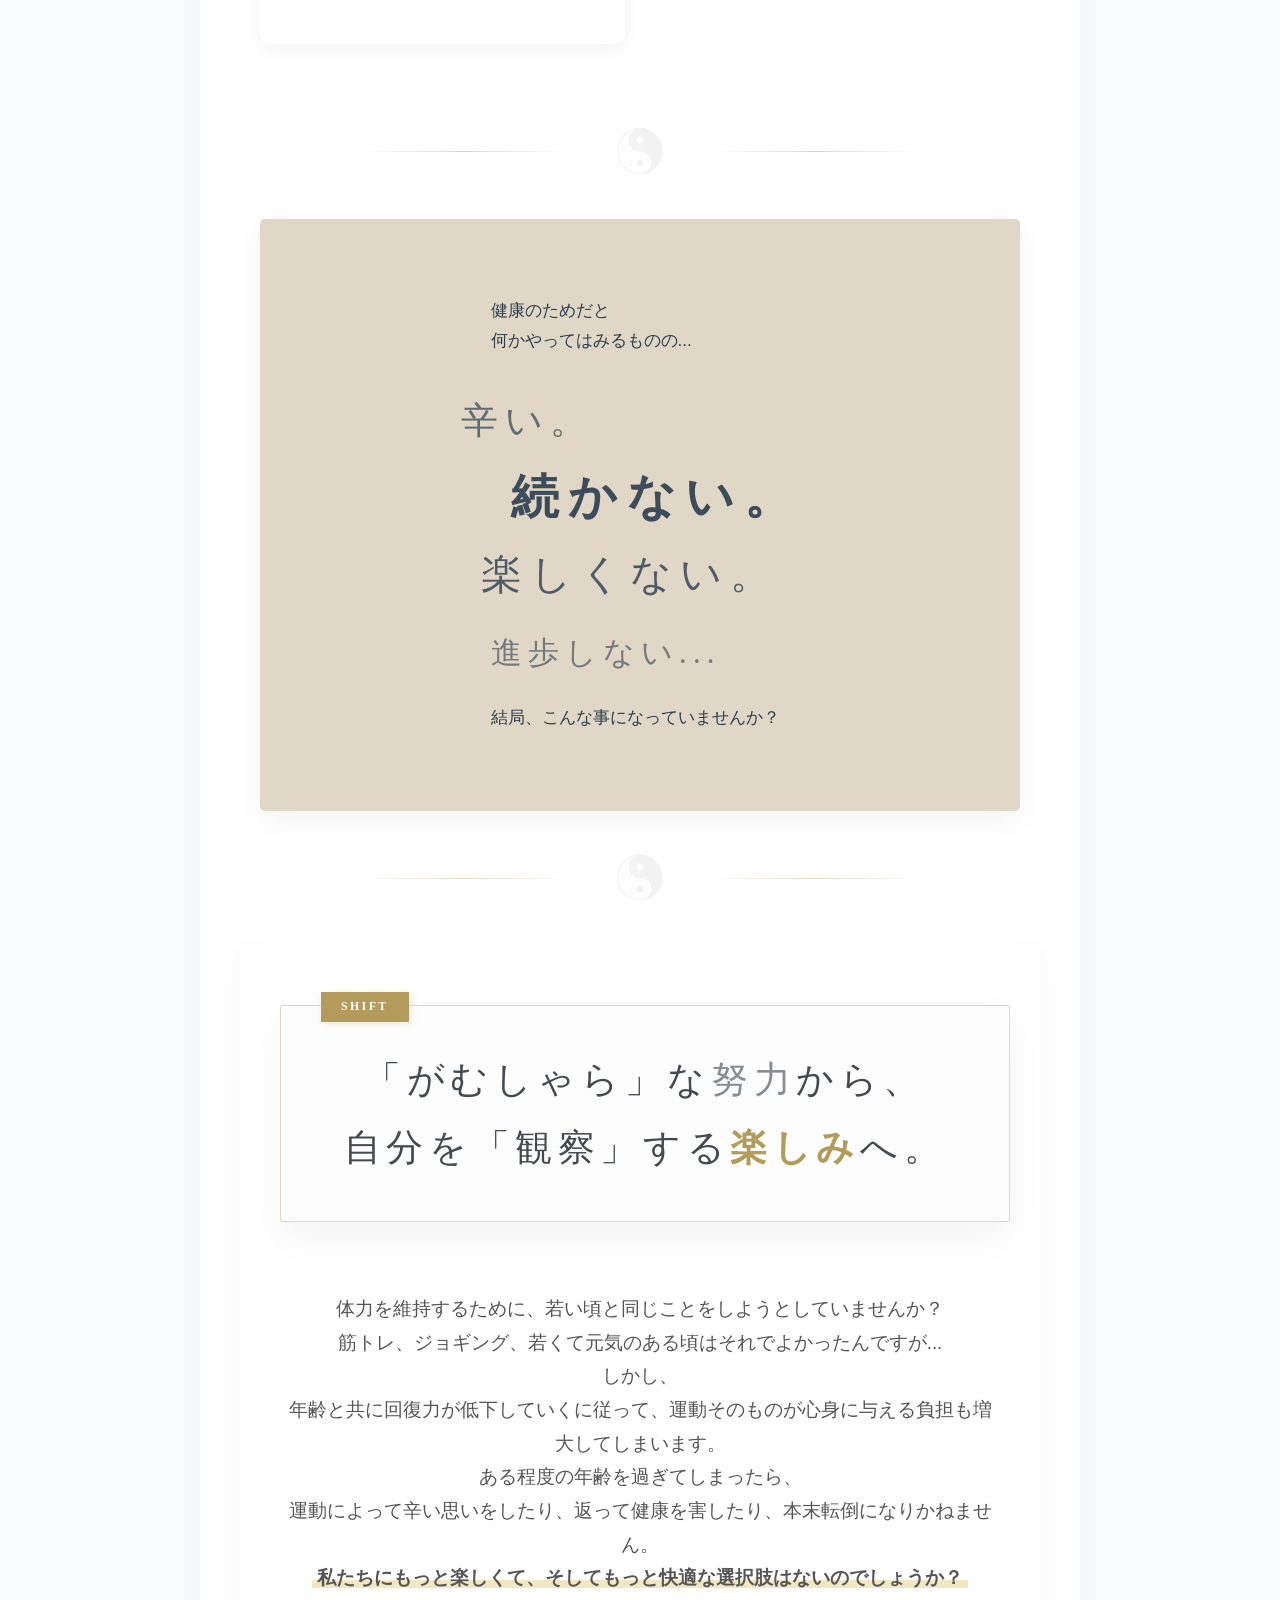
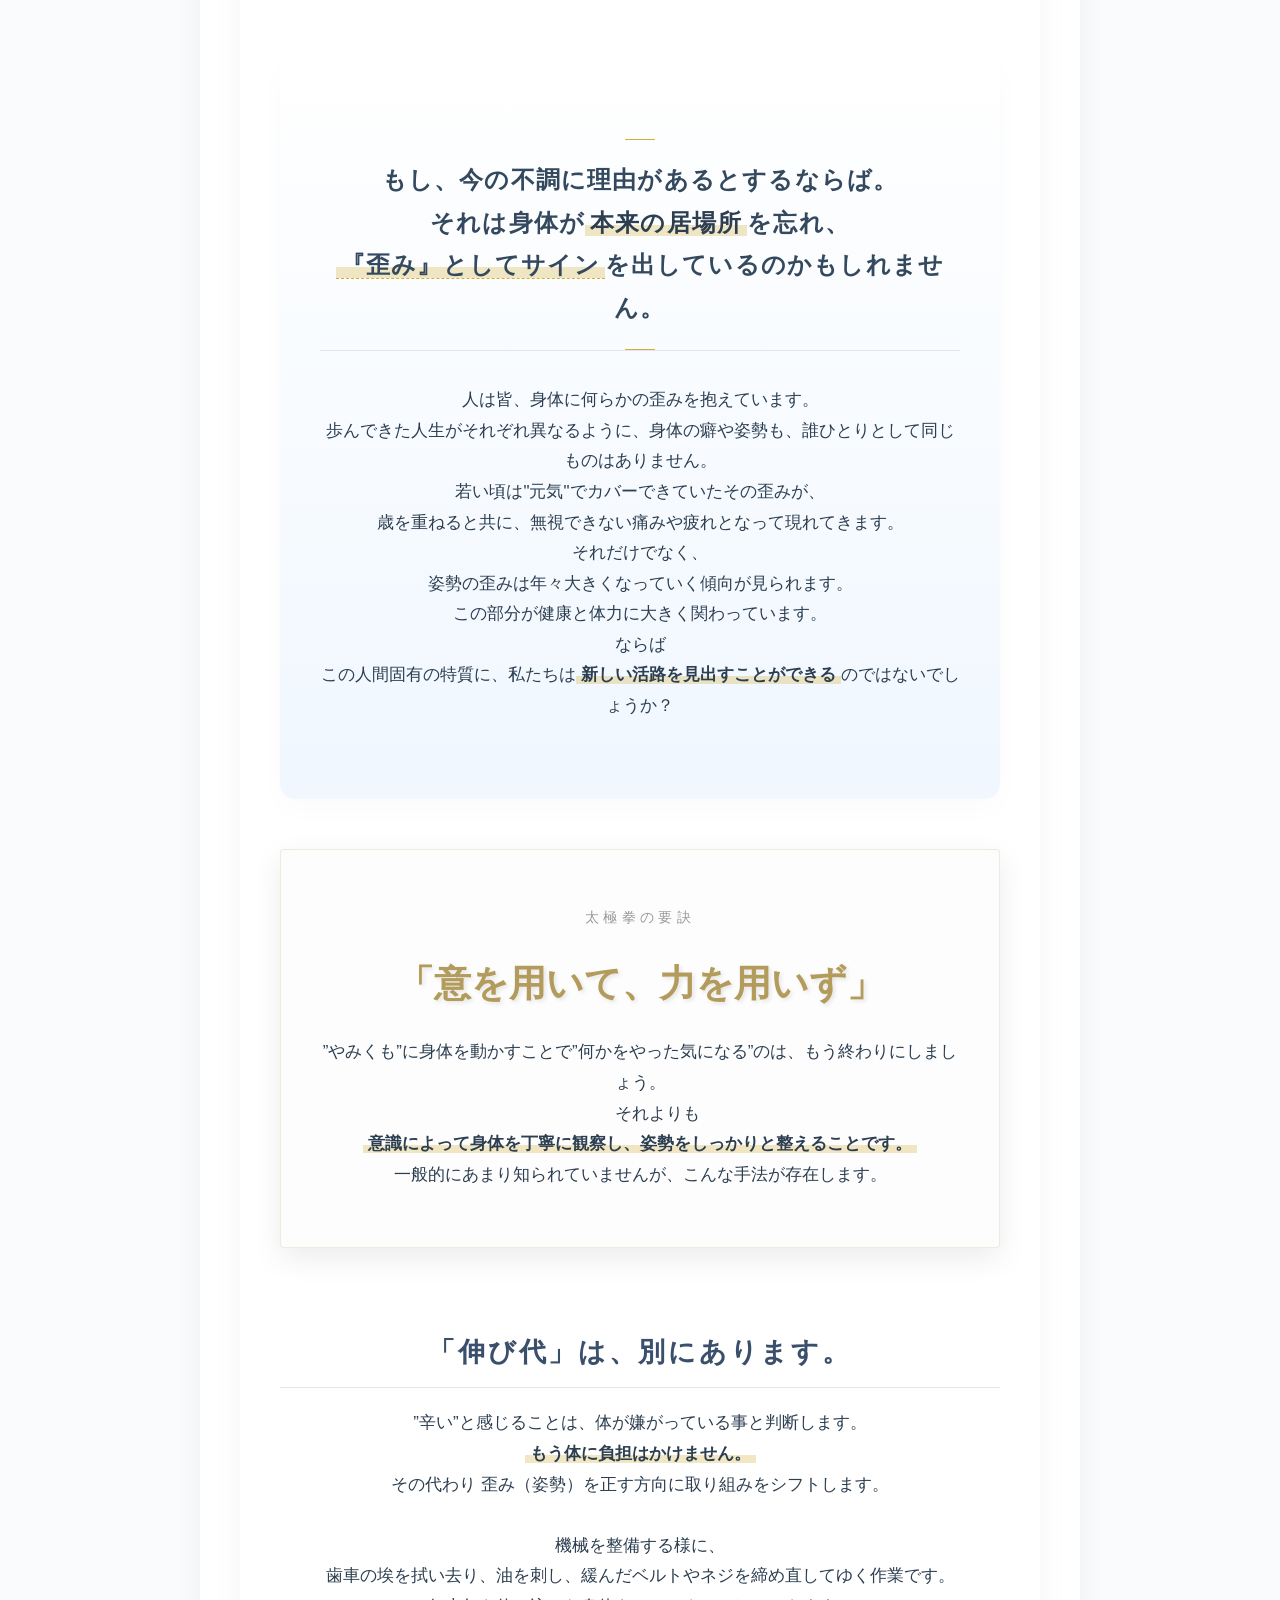
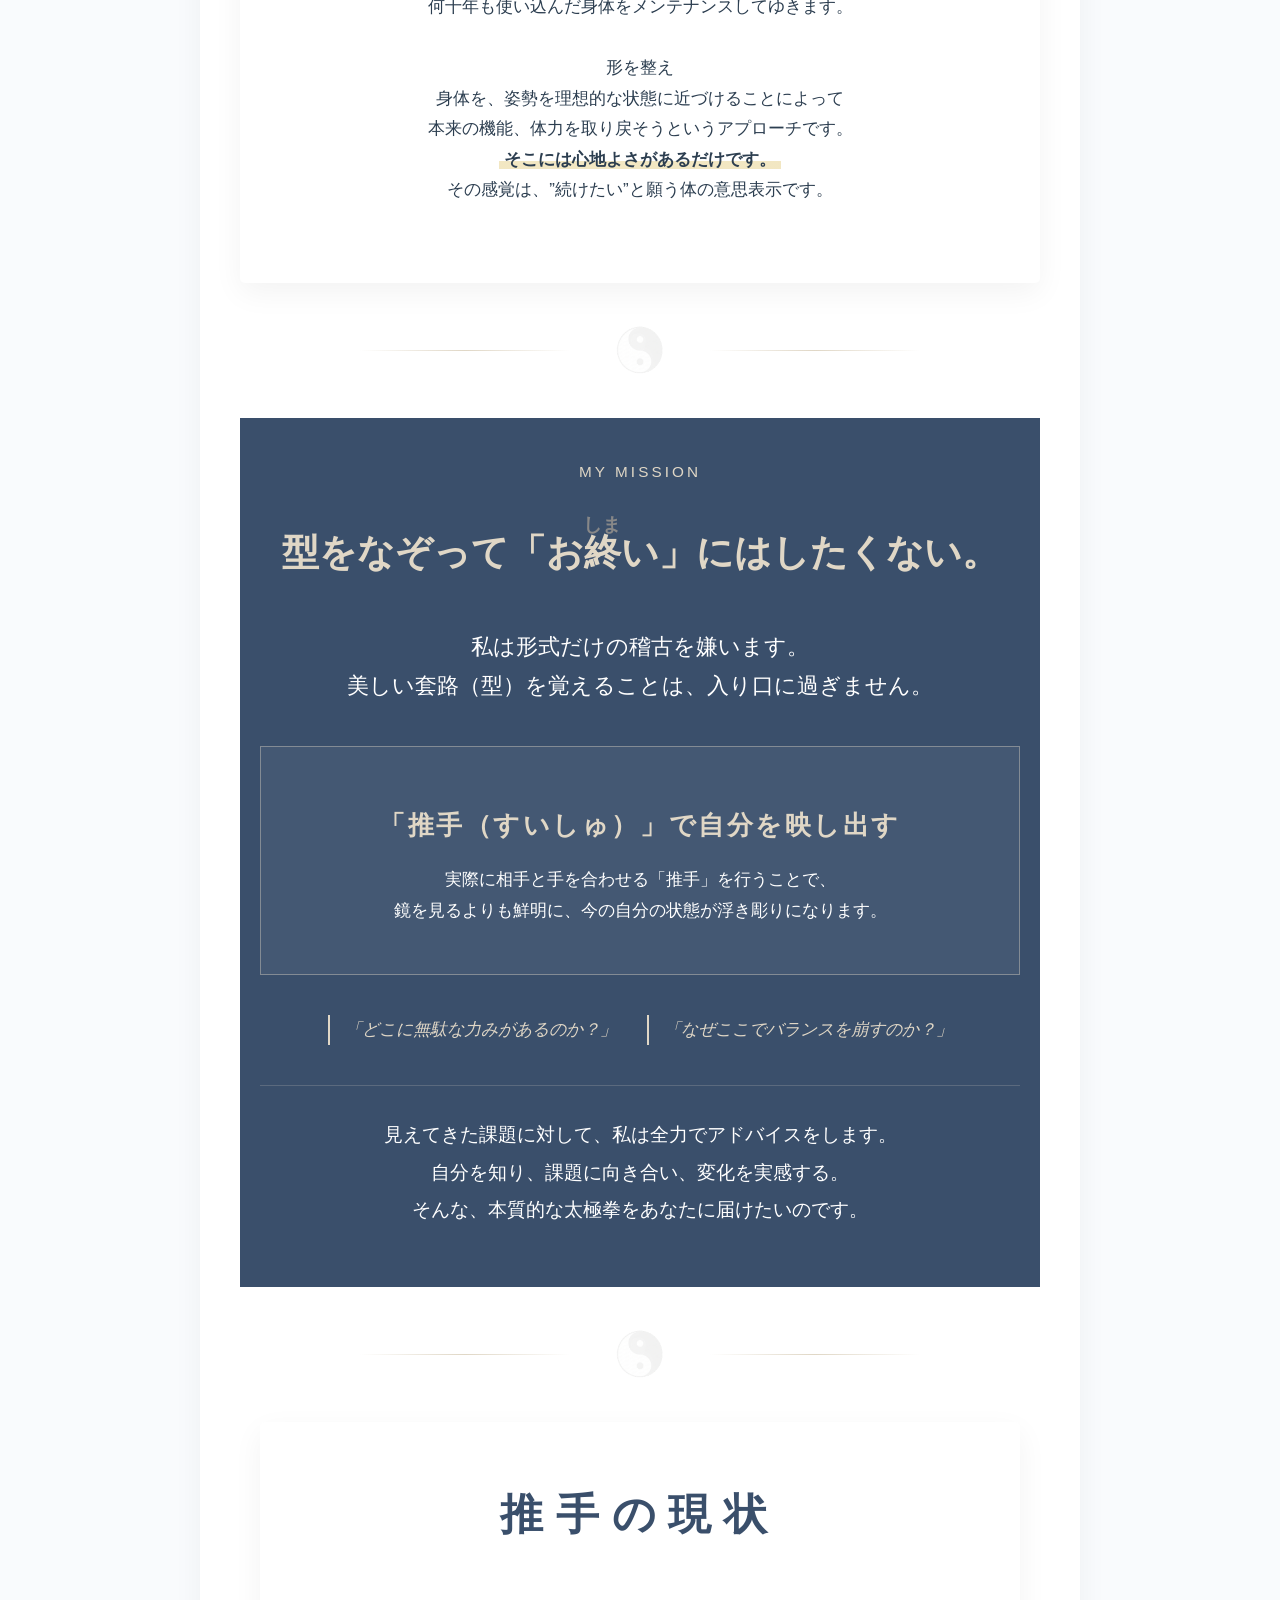
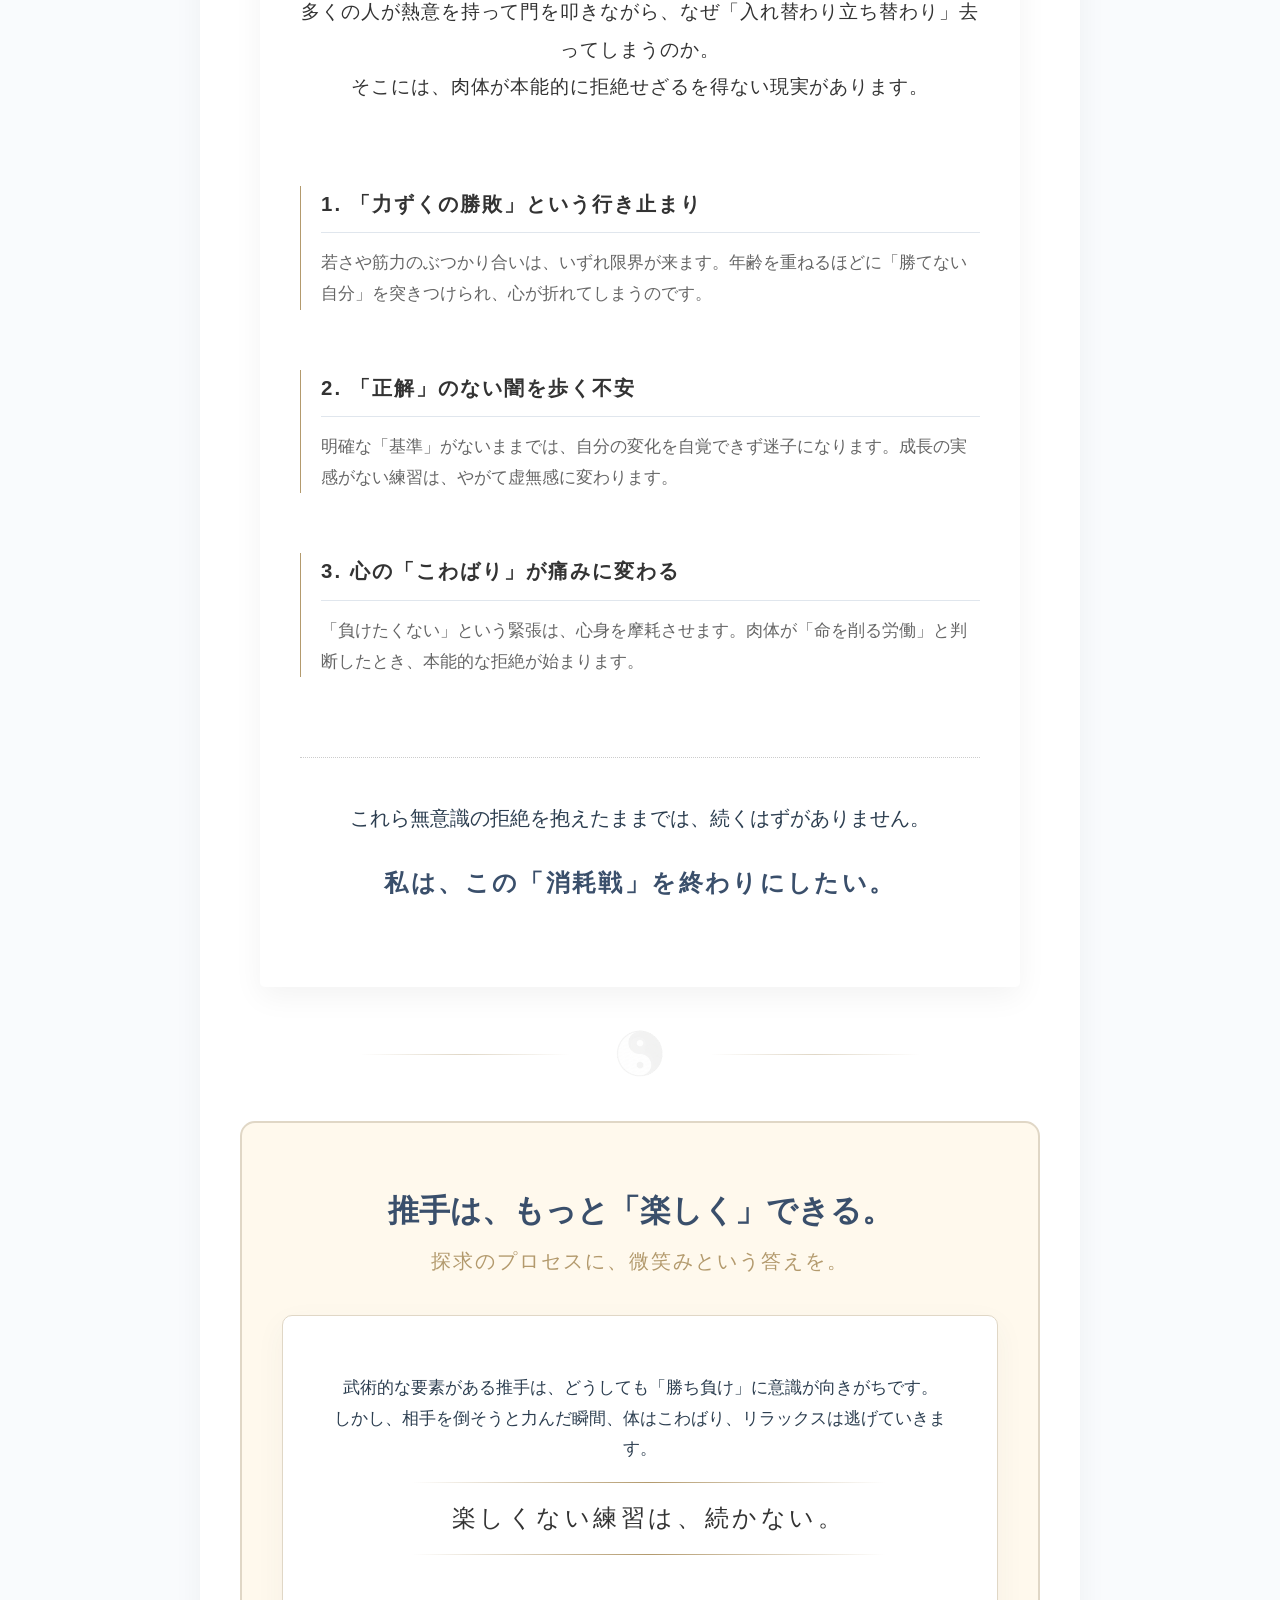
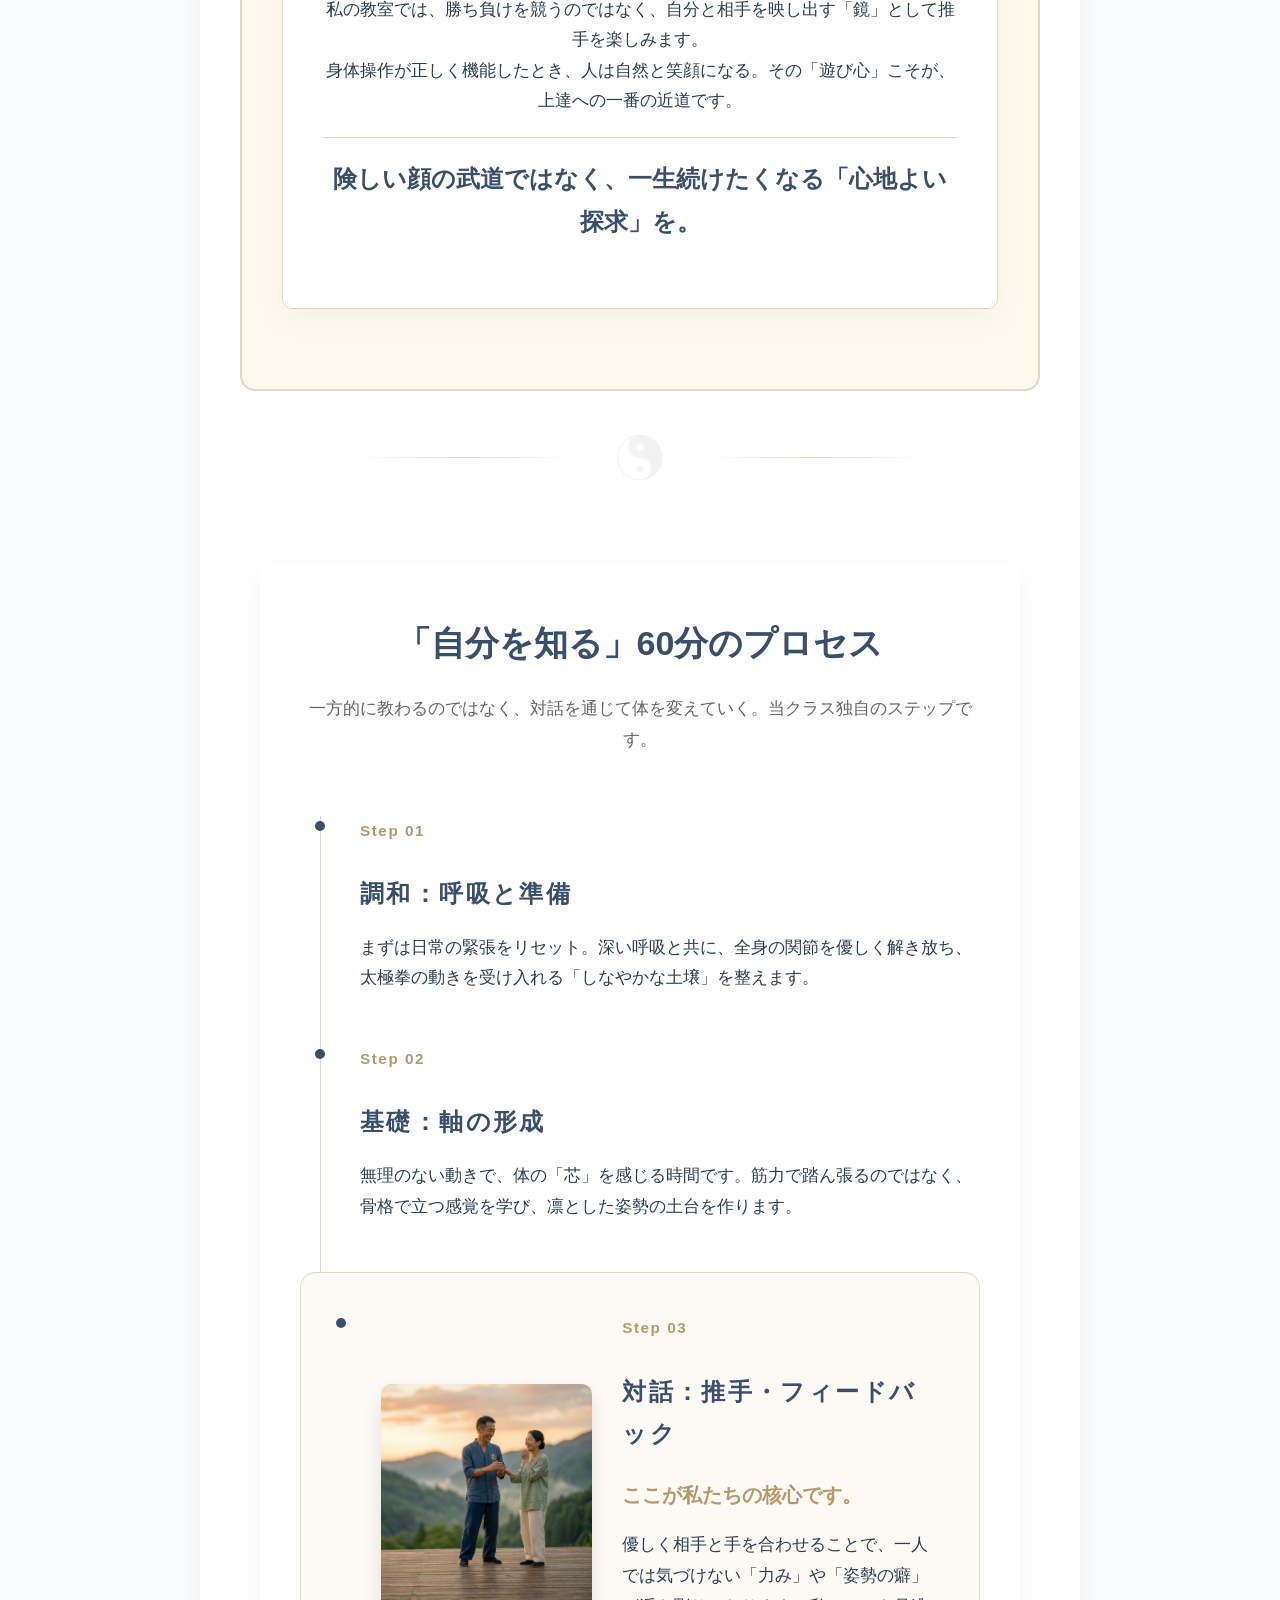
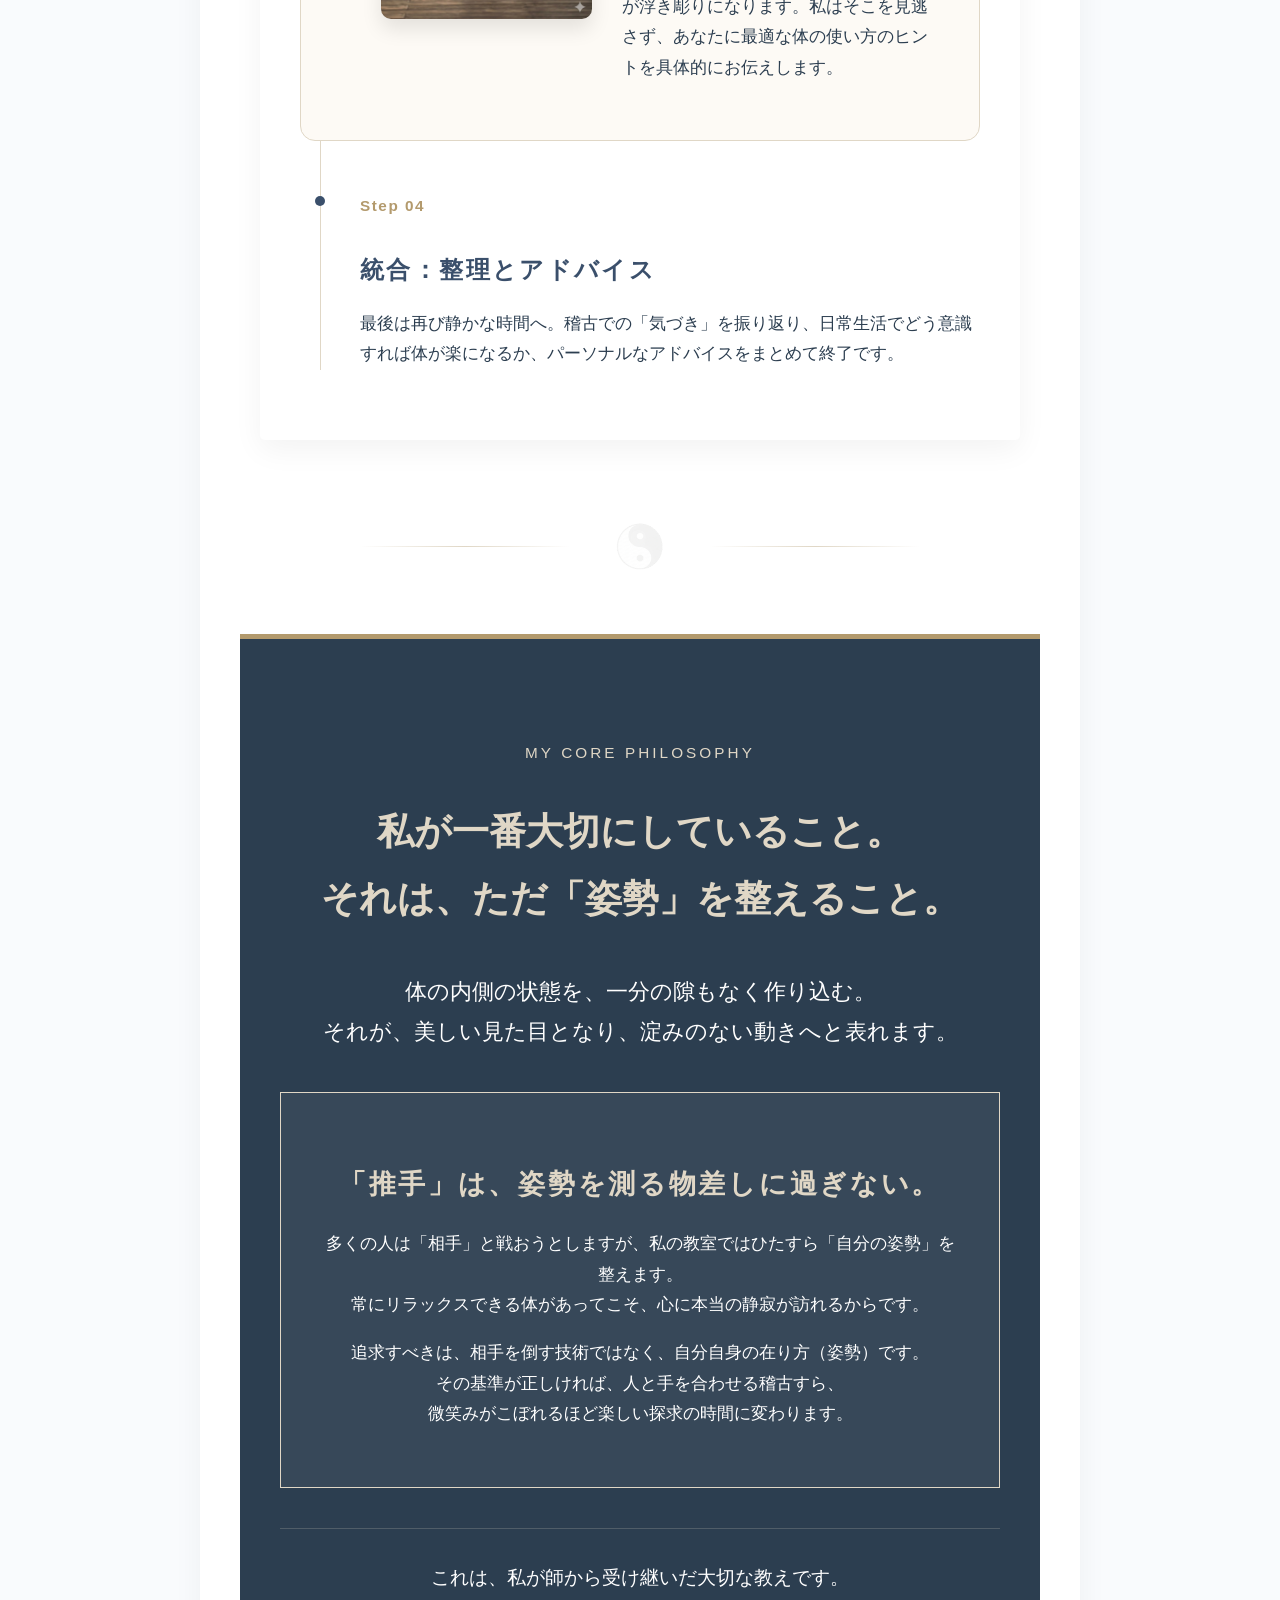
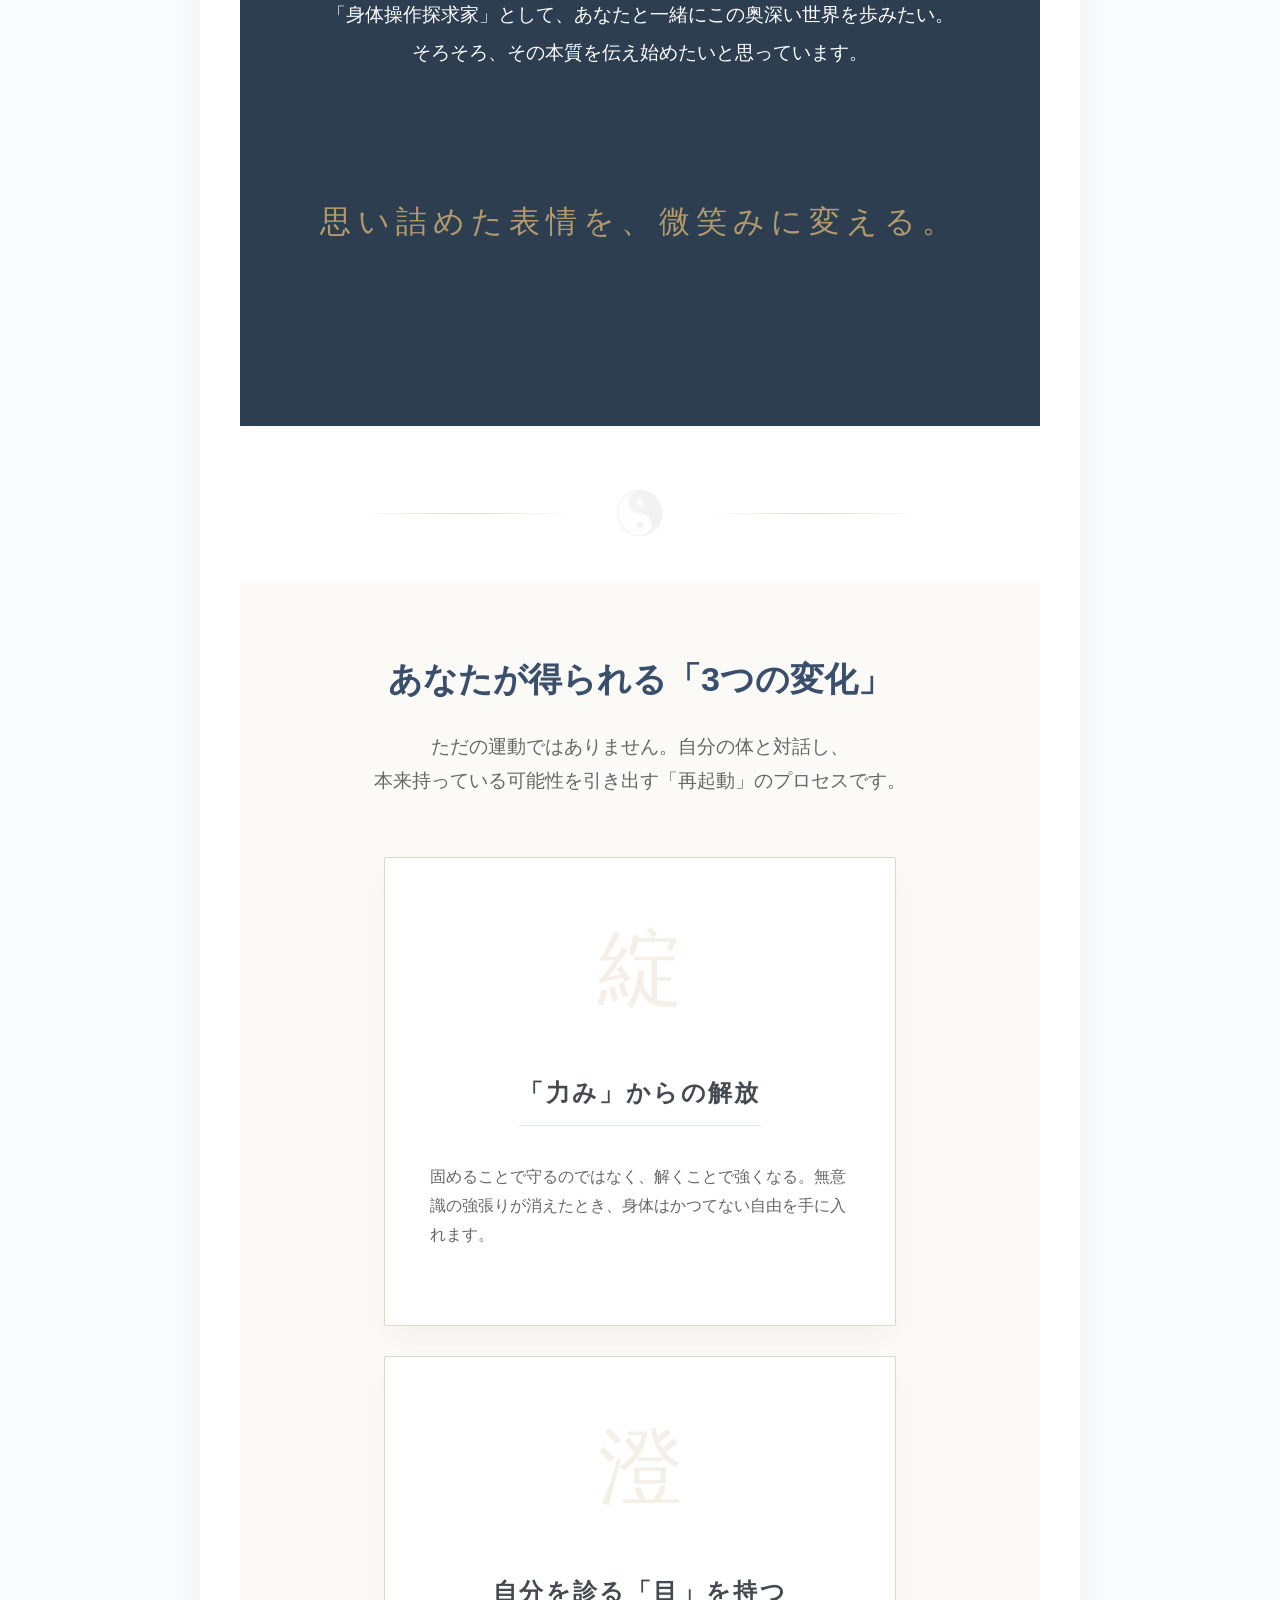
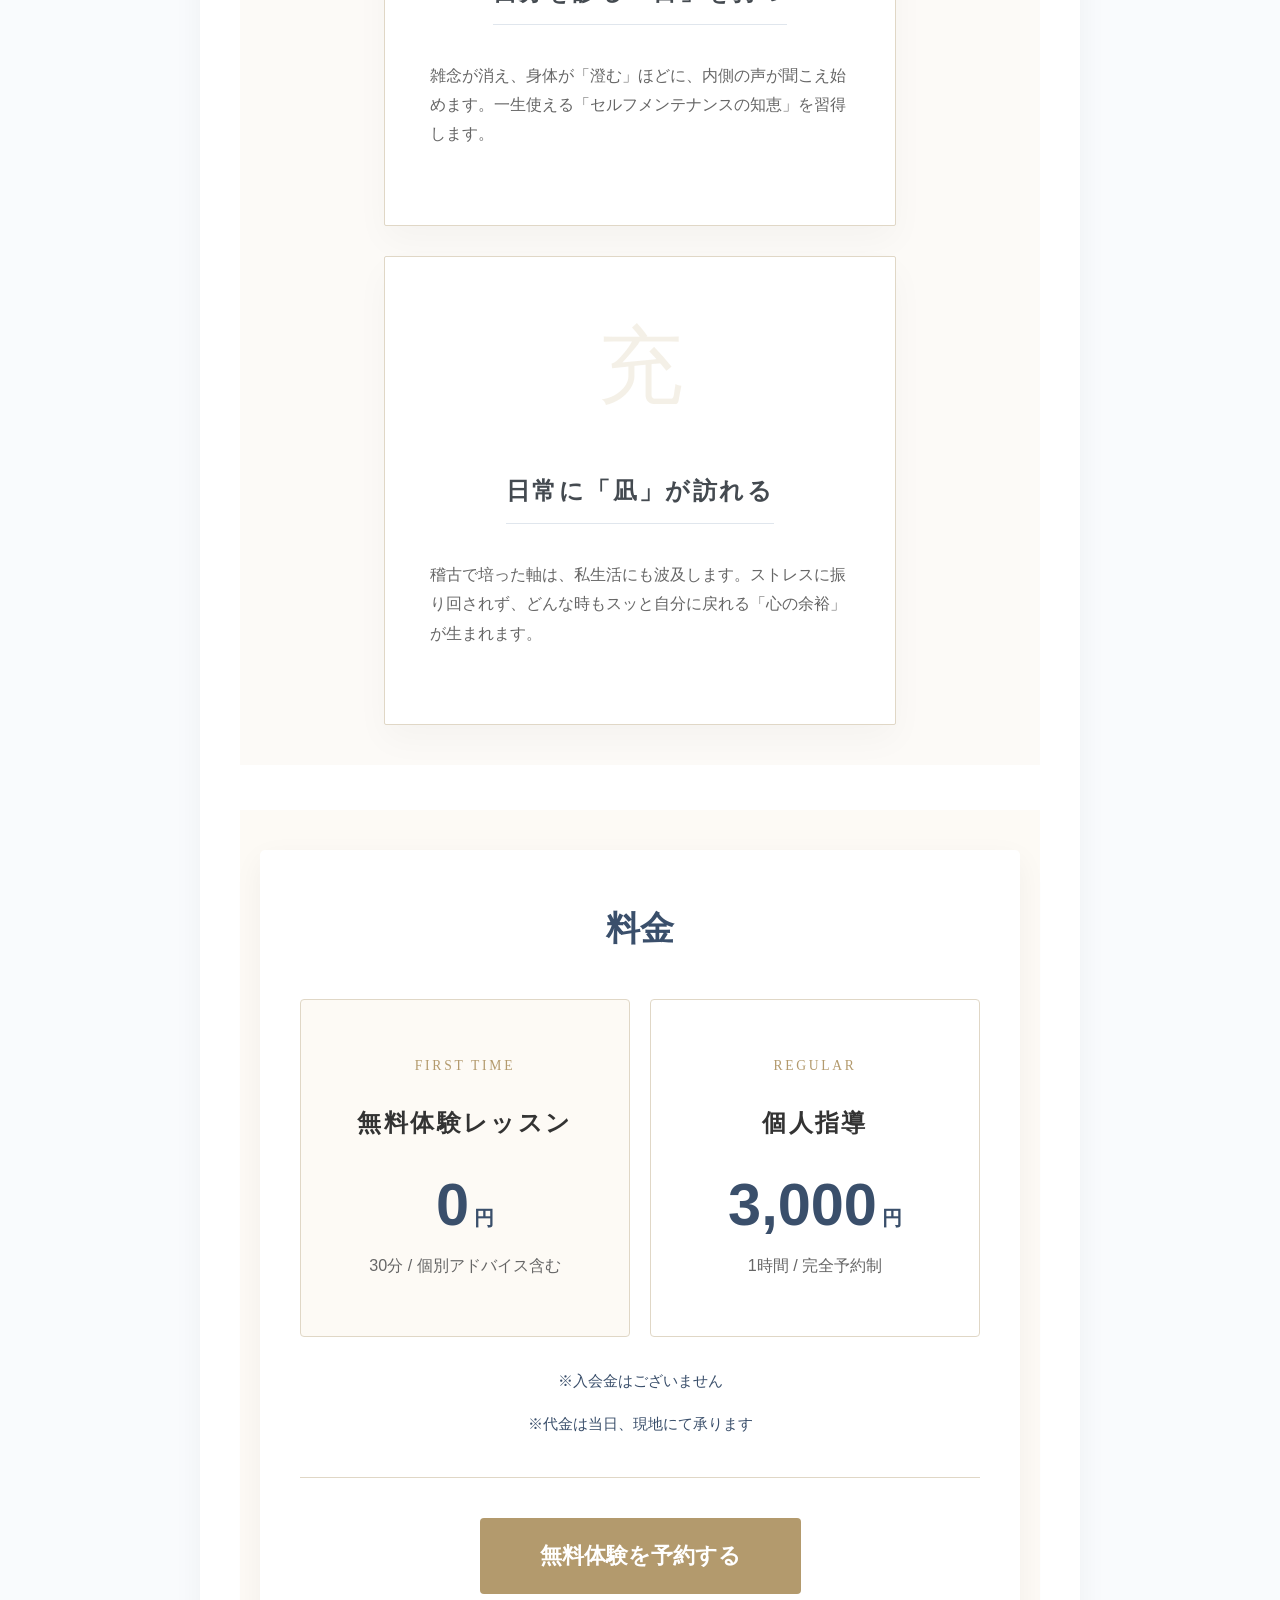
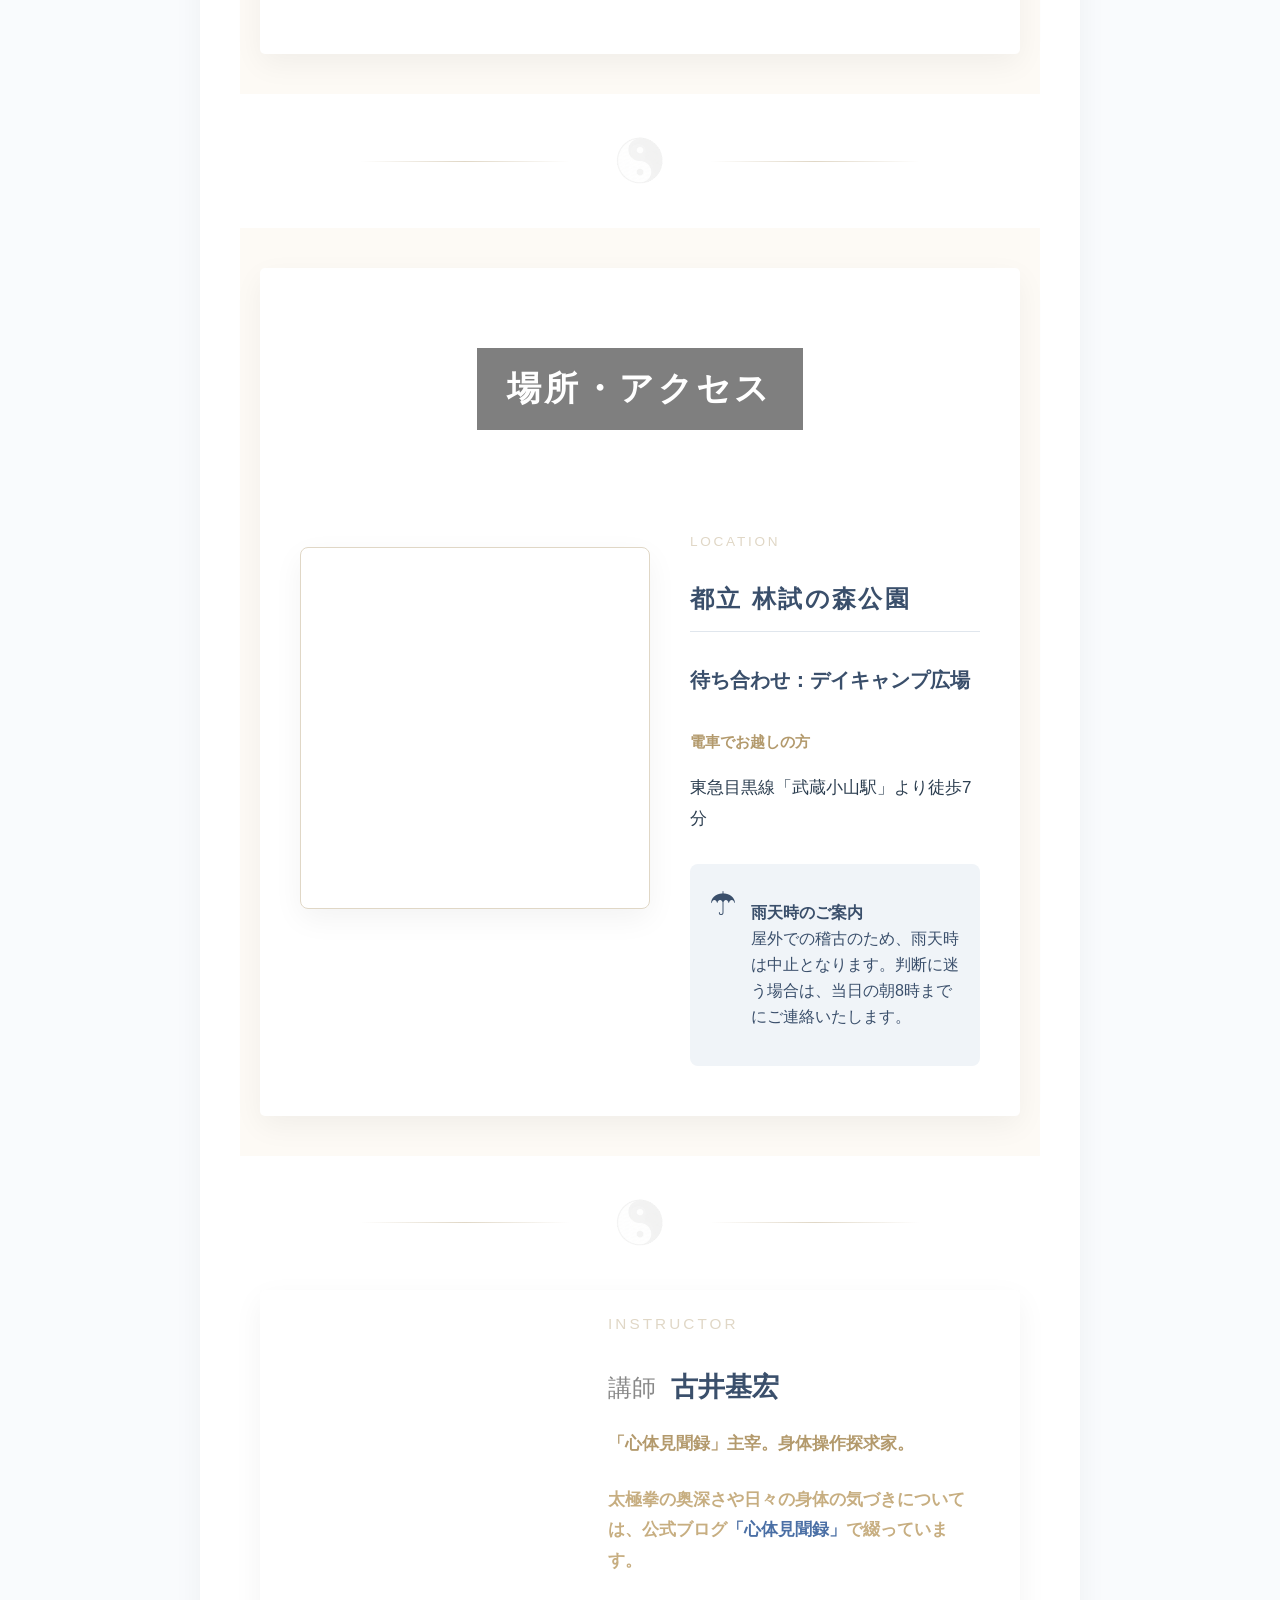
==== commit 09590d47: "Add files via upload" ====
--- a/index.html
+++ b/index.html
@@ -18,11 +18,12 @@
         <img src="xintai-logo.png" alt="Xintai Tai Chi Class"> </a>
 
     <div class="nav-links">
-        <a href="#about">私について</a>
+        <a href="#introduction">はじめに</a>
 	<a href="#philosophy-deep">理念</a>
         <a href="#lesson-flow">レッスン</a>
         <a href="#info">料金</a>
-	<a href="#access">アクセス</a>	
+	<a href="#access">アクセス</a>
+	<a href="#about">私について</a>	
         <a href="https://free-mots.jimdofree.com/" target="_blank" rel="noopener noreferrer">心体見聞録</a>
         <a href="https://script.google.com/macros/s/AKfycbzxtQOiaDVCr8IYDTbBPFoQmK-DrLk9pH5PVqO6BSAe7ALV9nEA0O6KwD9twZQ8fUQn0Q/exec" target="_blank" class="nav-reserve">予約する</a>
         <a href="#contact">お問い合せ</a>
@@ -30,6 +31,7 @@
 </nav>
 
 <!-- Heroセクション：スライドショー構造 -->
+<section id="hero">
 <div class="hero">
     <!-- 背景スライド -->
 <div class="slide is-active" style="background-image: linear-gradient(rgba(0,0,0,0.3), rgba(0,0,0,0.3)), url('hero-bg4.jpg');"></div>
@@ -61,10 +63,13 @@
         </div>
     </div>
 </div>
+</section>
 
 <div class="container">
 
-<section id="introduction" class="section">
+<section id="introduction">
+
+<section class="section">
     <div class="content-wrapper">
         <h2 class="section-title">なぜ、今「太極拳」なのか？</h2>
         <p class="section-lead">無理な運動は、もう必要ありません。<br>一生モノのしなやかな体を手に入れる、新しい健康習慣。</p>
@@ -89,25 +94,26 @@
     </div>
 </section>
 
-<div class="section-divider">
-    <img src="images/separator.png" alt="xintai symbol">
-</div>
-
-<section id="reflection2" class="reflection-section2">
+
+<div class="section-divider">
+    <img src="images/separator.png" alt="xintai symbol">
+</div>
+
+<section class="reflection-section2">
     <div class="container" style="background-color:#e0d7c6; margin-bottom:0px">
         <div class="pain-point-box">
 <p class="reflection-sub-text">健康のためだと<br>何かやってはみるものの...</p>
             <div class="pain-word-wrapper">
-                <h2 class="pain-word">辛い。</h2>
+                <h2 class="pain-word word-1">辛い。</h2>
             </div>
             <div class="pain-word-wrapper">
-                <h2 class="pain-word">続かない。</h2>
+                <h2 class="pain-word word-2">続かない。</h2>
             </div>
             <div class="pain-word-wrapper">
-                <h2 class="pain-word">楽しくない。</h2>
+                <h2 class="pain-word word-3">楽しくない。</h2>
             </div>
             <div class="pain-word-wrapper">
-                <h2 class="pain-word">進歩しない...</h2>
+                <h2 class="pain-word word-4">進歩しない...</h2>
             </div>
 		<p class="reflection-sub-text">結局、こんな事になっていませんか？</p>	
         </div>
@@ -119,7 +125,7 @@
 </div>
 
 <!-- 共感パート：あなたの悩みへの寄り添い -->
-<section id="reflection" class="reflection-section">
+<section class="reflection-section">
     <div class="container" style="padding-top:60px; padding-bottom:60px">
         <div class="reflection-header">
             <h2 class="reflection-title">
@@ -139,10 +145,14 @@
 
         <div class="reflection-body">
             <div class="distortion-focus">
-                <h3>諸悪の根源は、身体の「歪み」から。</h3>
+                    <h3>
+        もし、今の不調に理由があるとするならば。<br>
+        それは身体が<span class="highlight-soft">本来の居場所</span>を忘れ、<br>
+        <span class="text-sign">『歪み』としてサイン</span>を出しているのかもしれません。
+    </h3>
                 <p>
                     人は皆、身体に何らかの歪みを抱えています。<br>
-		   誰ひとりとして同じ姿勢の人間がいないのはこのためです。<br>
+		   歩んできた人生がそれぞれ異なるように、身体の癖や姿勢も、誰ひとりとして同じものはありません。<br>
 若い頃は"元気"でカバーできていたその歪みが、<br>
                     歳を重ねると共に、無視できない痛みや疲れとなって現れてきます。<br>
 			それだけでなく、<br>
@@ -152,6 +162,8 @@
 			この人間固有の特質に、私たちは<span>新しい活路を見出すことができる</span>のではないでしょうか？
                 </p>
             </div>
+
+
 
             <div class="taichi-philosophy">
                 <p class="philosophy-label">太極拳の要訣</p>
@@ -174,9 +186,11 @@
 		<span>もう体に負担はかけません。</span><br>
 		その代わり
                 歪み（姿勢）を正す方向に取り組みをシフトします。<br>
+		<br>
 		機械を整備する様に、<br>
 		歯車の埃を拭い去り、油を刺し、緩んだベルトやネジを締め直してゆく作業です。<br>
 		何十年も使い込んだ身体をメンテナンスしてゆきます。<br>
+		<br>
 		形を整え<br>
 		身体を、姿勢を理想的な状態に近づけることによって<br>
 		本来の機能、体力を取り戻そうというアプローチです。<br>
@@ -187,6 +201,7 @@
         </div>
     </div>
 </section>
+</section>
 
 <div class="section-divider">
     <img src="images/separator.png" alt="xintai symbol">
@@ -194,7 +209,8 @@
 
 
 <!-- 信念のセクション：形式主義へのアンチテーゼ -->
-<section id="philosophy-deep" class="section statement-section">
+<section id="philosophy-deep">
+<section  class="section statement-section">
     <div class="statement-container">
         <div class="statement-header">
             <span class="tag">My Mission</span>
@@ -290,13 +306,14 @@
         </p>
     </div>
 </section>
-
-<div class="section-divider">
-    <img src="images/separator.png" alt="xintai symbol">
-</div>
-
-
-<section id="lesson-flow" class="section flow-section">
+</section>
+
+<div class="section-divider">
+    <img src="images/separator.png" alt="xintai symbol">
+</div>
+
+<section id="lesson-flow">
+<section  class="section flow-section">
     <div class="container">
         <h2 class="section-title">「自分を知る」60分のプロセス</h2>
         <p class="section-intro">一方的に教わるのではなく、対話を通じて体を変えていく。当クラス独自のステップです。</p>
@@ -394,7 +411,7 @@
 </div>
 
 
-<section id="benefits" class="section benefits-new">
+<section class="section benefits-new">
     <div class="content-wrapper">
         <h2 class="section-title">あなたが得られる「3つの変化」</h2>
         <p class="section-lead">
@@ -434,6 +451,9 @@
         </div>
     </div>
 </section>
+</section>
+
+
 <section id="info" class="section info-section">
     <div class="container">
         <h2 class="section-title">料金</h2>
--- a/style.css
+++ b/style.css
@@ -338,6 +338,12 @@
     white-space: nowrap;
 }
 
+.word-1 { font-size: 2.2rem; transform: translateX(-30px); opacity: 0.7; }
+    .word-2 { font-size: 2.8rem; transform: translateX(20px); font-weight: bold; }
+    .word-3 { font-size: 2.4rem; transform: translateX(-10px); opacity: 0.8; }
+    .word-4 { font-size: 1.8rem; transform: translateY(10px); opacity: 0.6; }
+</style>
+
 /* 追加した一行のスタイル */
 .reflection-sub-text {
     font-size: 1.2rem;       /* 三つの言葉より小さく、本文より少し大きく */
@@ -379,11 +385,11 @@
 }
 
 .distortion-focus {
-    max-width: 700px;
-    margin: 0 auto 80px;
-    padding: 40px 20px;
-    border-top: 1px solid #eee;
-    border-bottom: 1px solid #eee;
+    background: linear-gradient(180deg, #ffffff 0%, #f0f7ff 100%); /* 下に向かって澄んだ色に */
+    padding: 60px 40px;
+    border-radius: 15px;
+    box-shadow: 0 10px 30px rgba(0,0,0,0.02); /* 浮き出ているような柔らかい影 */
+    margin: 40px 0;
 }
 
 .taichi-philosophy {
@@ -421,21 +427,46 @@
 }
 
 /* 「歪み」の一行を立体的な警告として目立たせる */
-#reflection .distortion-focus h3 {
-    font-size: 1.8rem;
-    color: #b03a2e; /* 警告を促す深い赤 */
-    border-left: 5px solid #1a2a3a;
-    padding-left: 15px;
-    margin-bottom: 25px;
-    /* わずかに傾けて「歪み」を視覚化 */
-    transform: rotate(-1deg);
-    display: inline-block;
-    background: rgba(176, 58, 46, 0.05);
-    padding: 10px 20px;
+.distortion-focus h3 {
+    font-size: 1.4rem;
+    line-height: 1.8;
+    letter-spacing: 0.05em; /* 文字間を少し広げて読みやすく */
+    color: #34495e;
+    text-align: center;
+    margin-bottom: 2rem;
+    position: relative;
+    padding: 20px 0;
+}
+
+/* 上下にさりげないラインを引いて、視線を集中させる */
+.distortion-focus h3::before,
+.distortion-focus h3::after {
+    content: "";
+    position: absolute;
+    left: 50%;
+    transform: translateX(-50%);
+    width: 30px;
+    height: 1px;
+    background-color: #d4af37; /* ロゴに合わせたゴールド系 */
+}
+
+.distortion-focus h3::before { top: 0; }
+.distortion-focus h3::after { bottom: 0; }
+
+/* HTML側で、強調したい部分を <span> で囲む想定です */
+.highlight-soft {
+    background: linear-gradient(transparent 70%, #fff9c4 70%); /* 黄色の細いマーカー線 */
+    font-weight: bold;
+    color: #2c3e50;
+}
+
+.text-sign {
+    border-bottom: 1px dashed #d4af37; /* サインという言葉の下に破線 */
+    padding-bottom: 2px;
 }
 
 /* 太極拳の要訣を「浮き島」のように見せる */
-#reflection .taichi-philosophy {
+.reflection-section .taichi-philosophy {
     background: #fdfdfd;
     padding: 40px;
     border-radius: 4px;
@@ -447,7 +478,7 @@
 }
 
 /* 引用文の立体感 */
-#reflection .philosophy-quote {
+.reflection-section .philosophy-quote {
     font-size: 2.2rem;
     font-weight: 600;
     color: #b39b5c;
@@ -457,13 +488,13 @@
     margin: 20px 0;
 }
 
-#reflection span:not(.text-effort,.text-joy) {
+.reflection-section span:not(.text-effort,.text-joy) {
     background: linear-gradient(transparent 60%, rgba(212, 175, 55, 0.3) 0%);
     font-weight: 600;
     padding: 0 5px;
 }
 
-#reflection .reflection-title {
+.reflection-section .reflection-title {
     /* 明朝体と優しい色味 */
     font-family: "Noto Serif JP", serif;
     font-size: clamp(1.4rem, 4vw, 2.2rem);
@@ -496,7 +527,7 @@
 }
 
 /* SHIFTラベルの配色も文字色に合わせて調整 */
-#reflection .reflection-title::before {
+.reflection-section .reflection-title::before {
     content: "SHIFT";
     position: absolute;
     top: -14px;
@@ -513,7 +544,7 @@
 
 /* スマホでの微調整 */
 @media (max-width: 600px) {
-    #reflection .reflection-title {
+    .reflection-section .reflection-title {
         width: 100%;               /* スマホでは画面いっぱいに */
         padding: 40px 15px;
     }
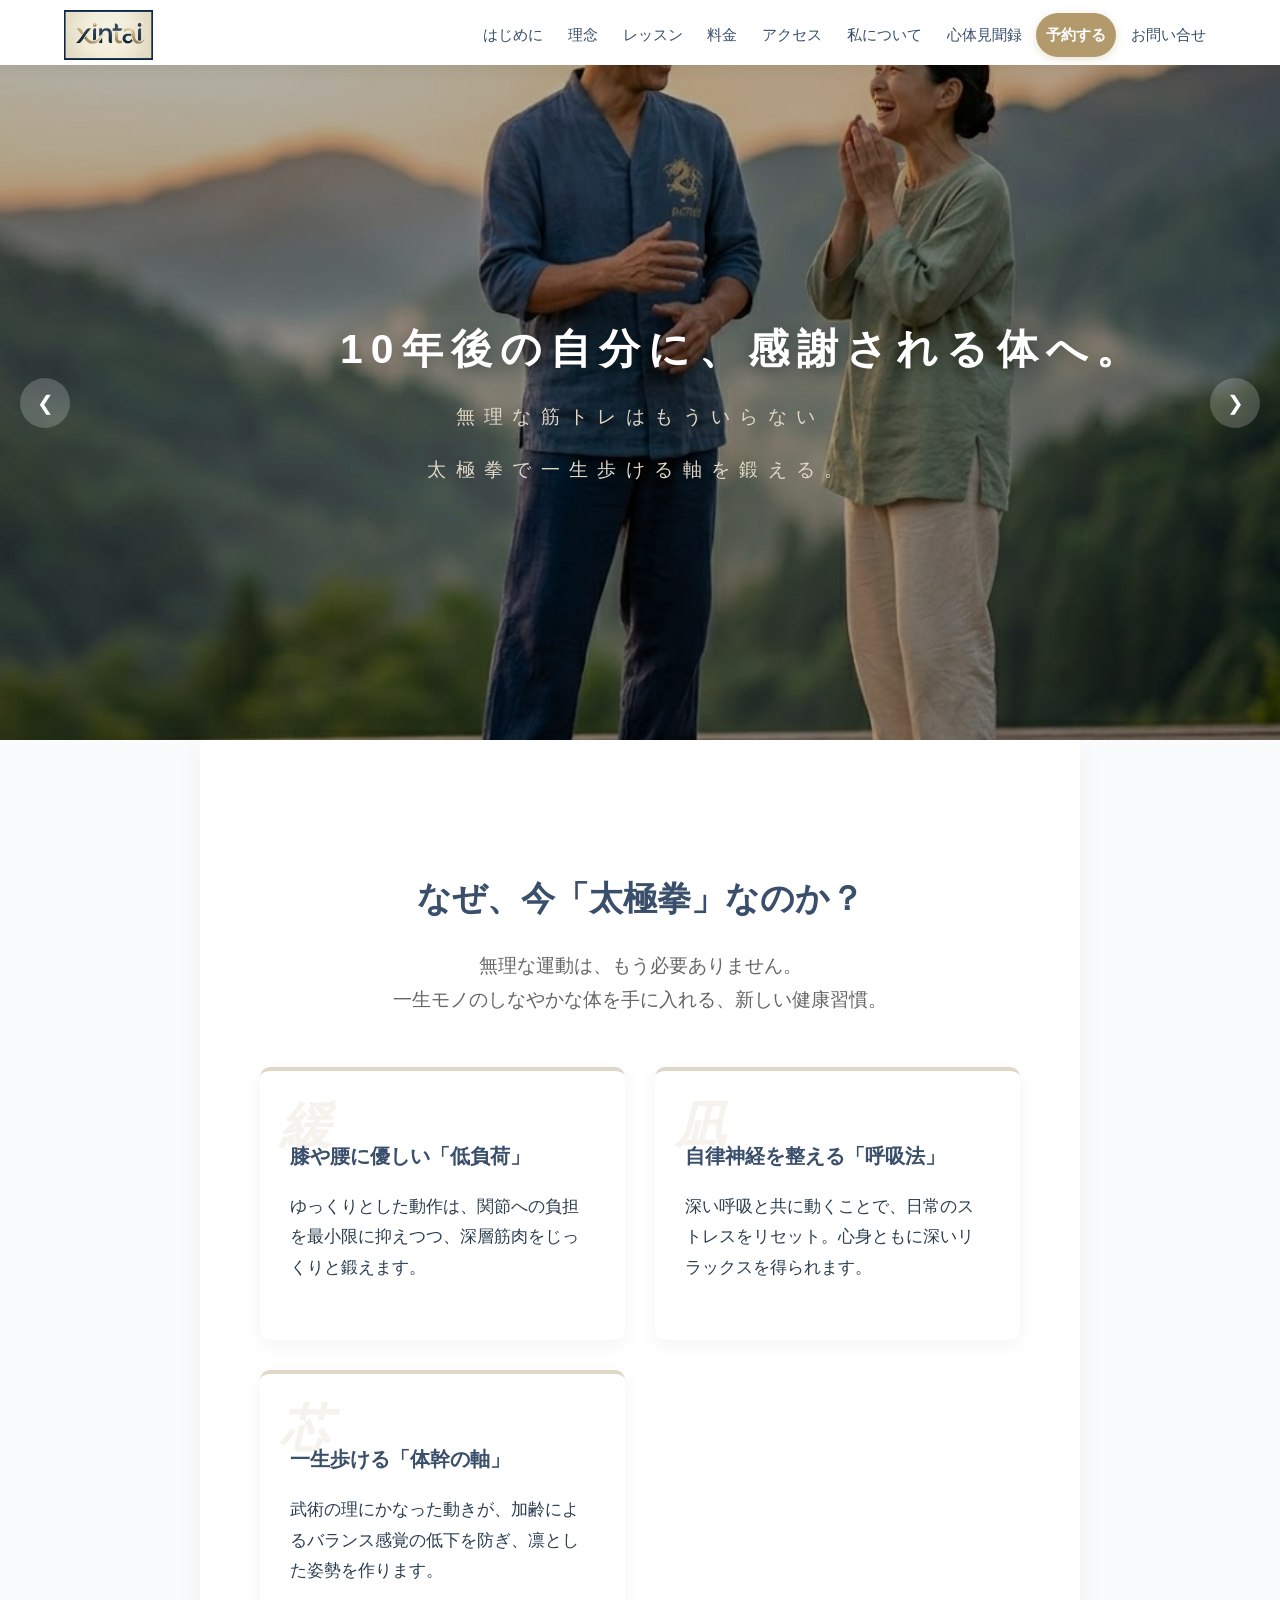
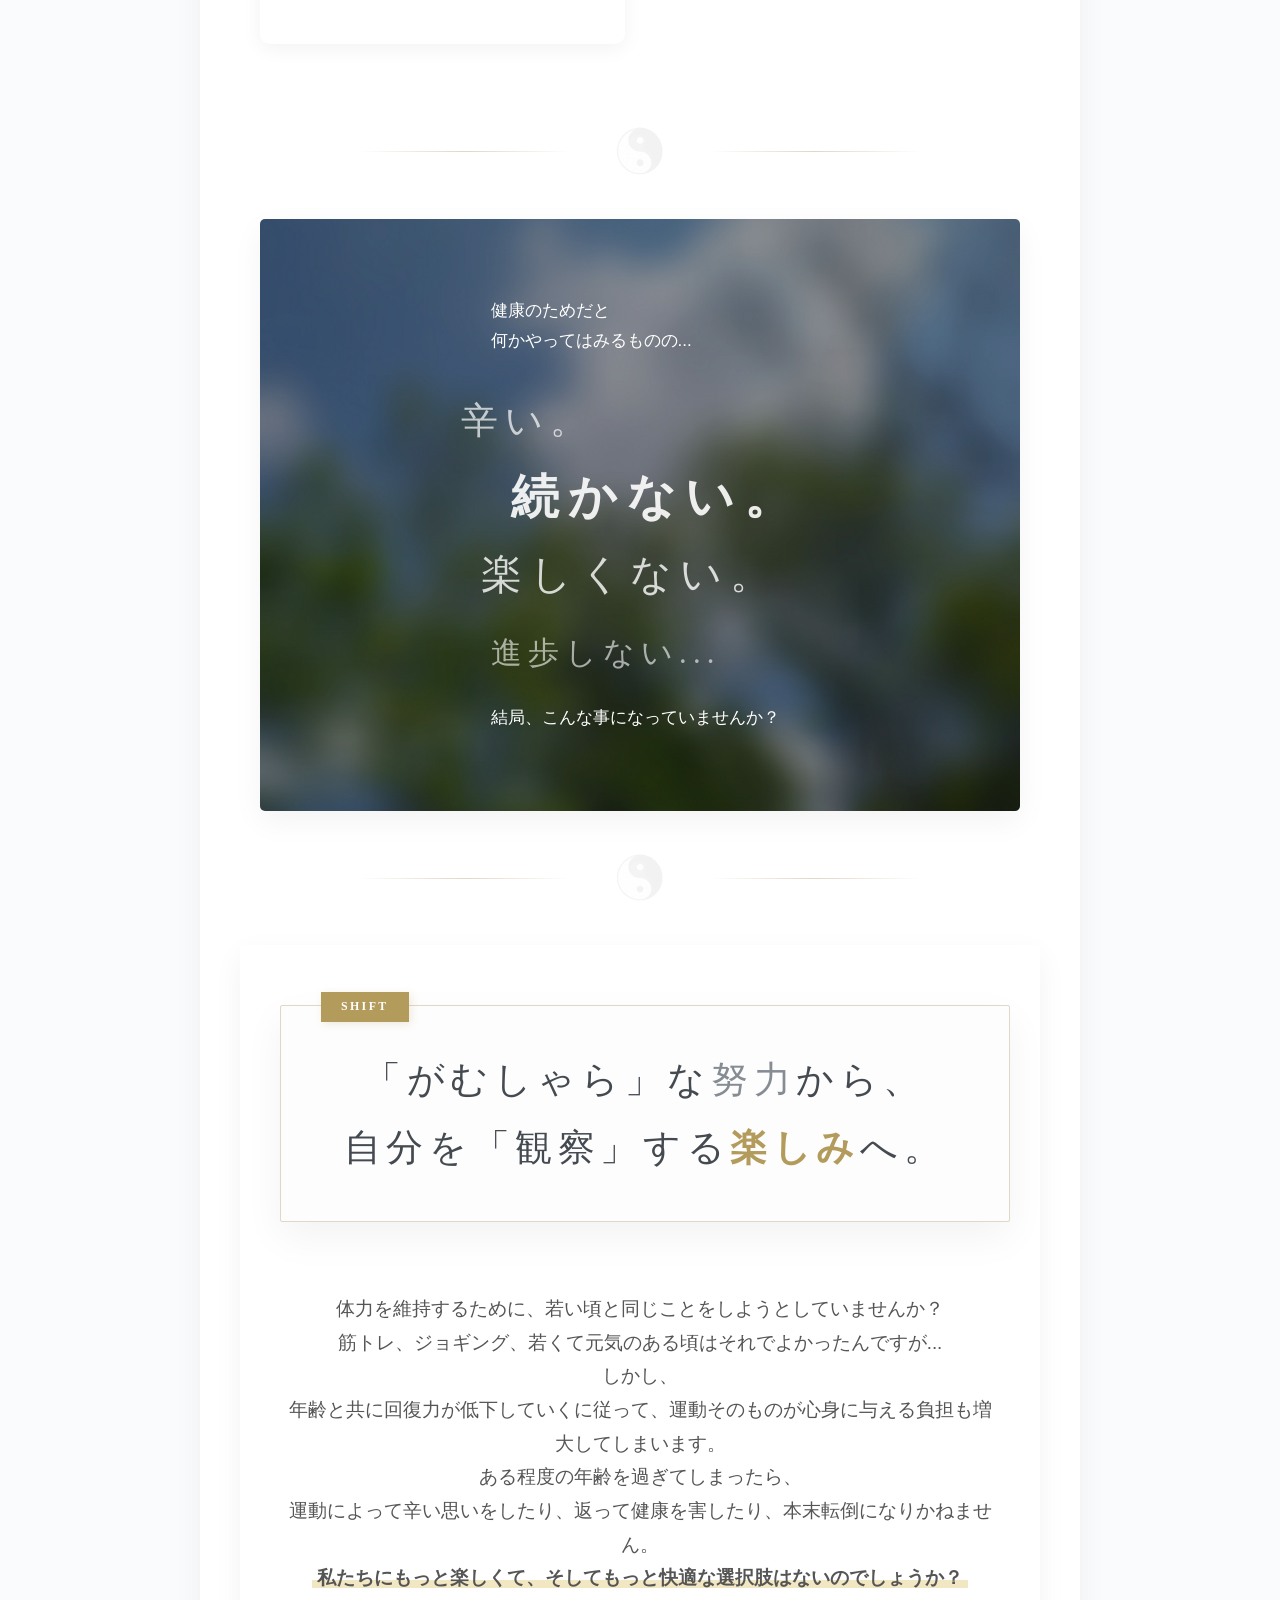
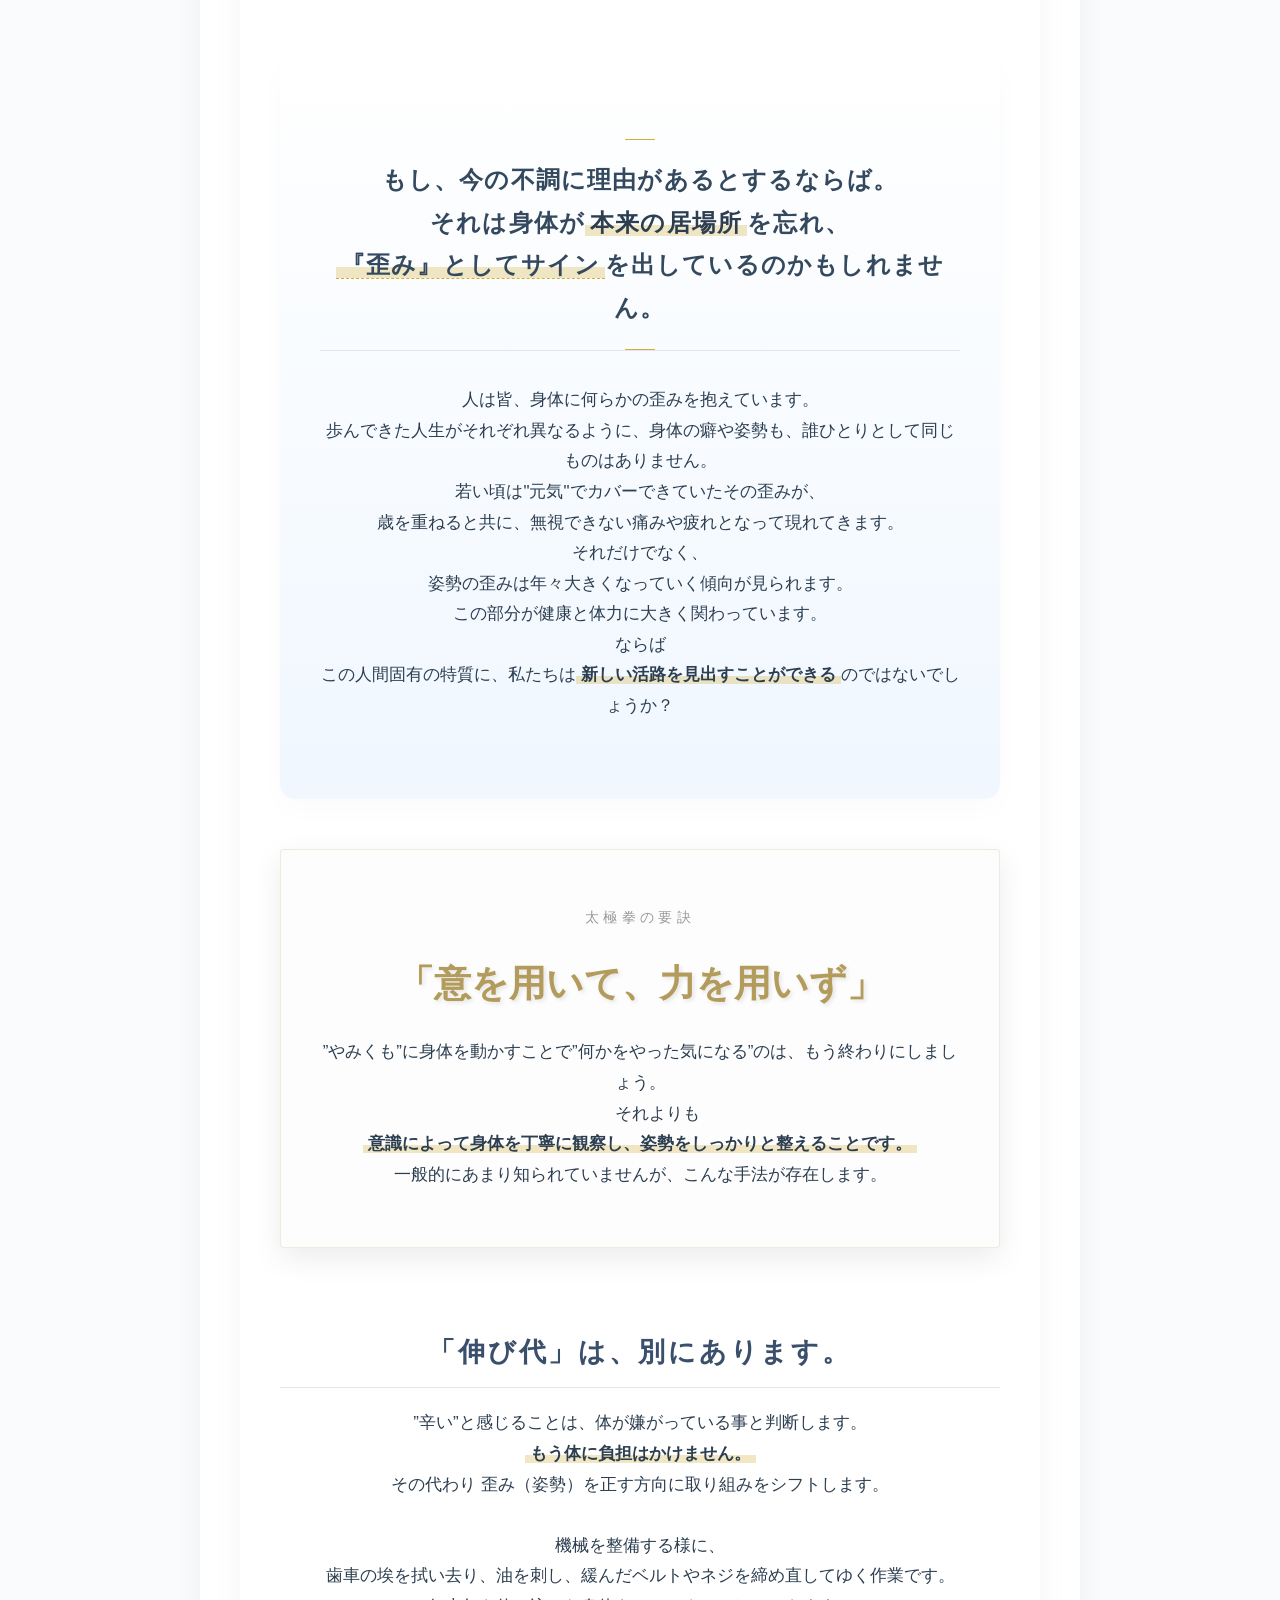
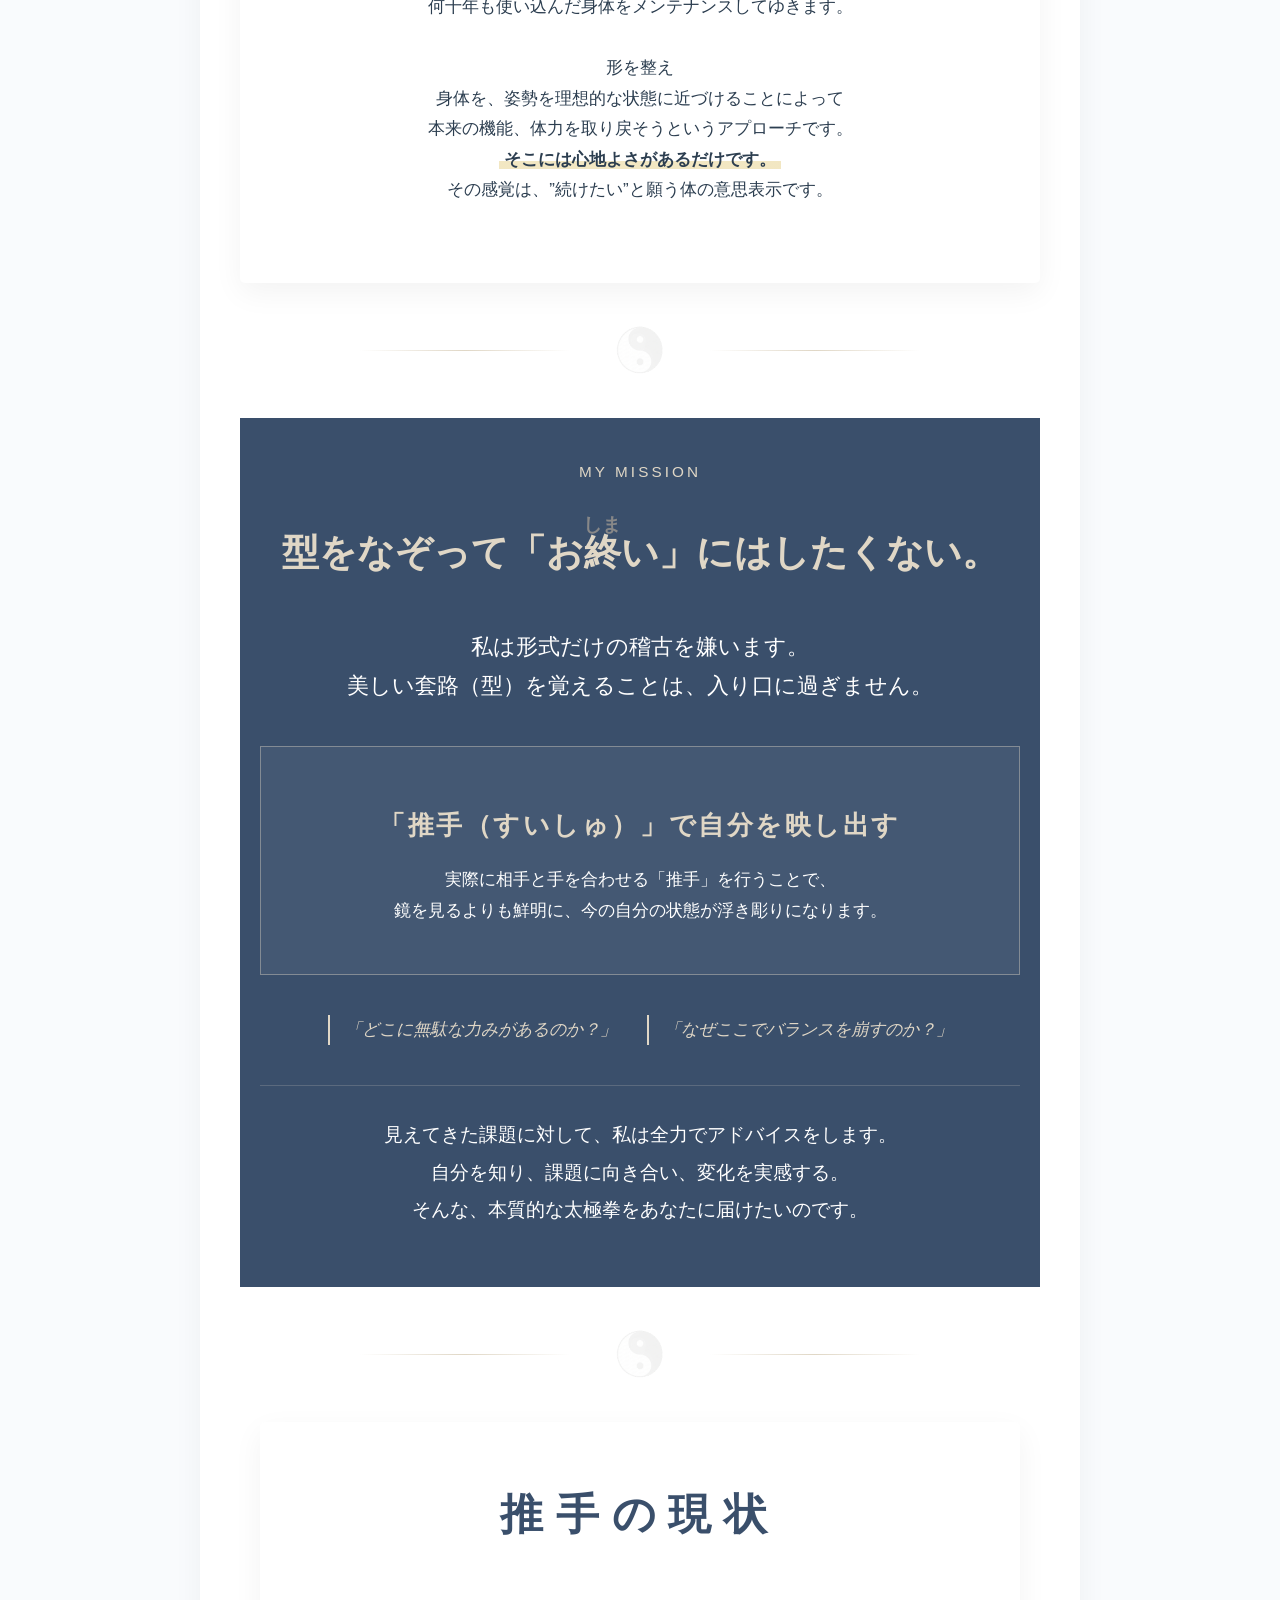
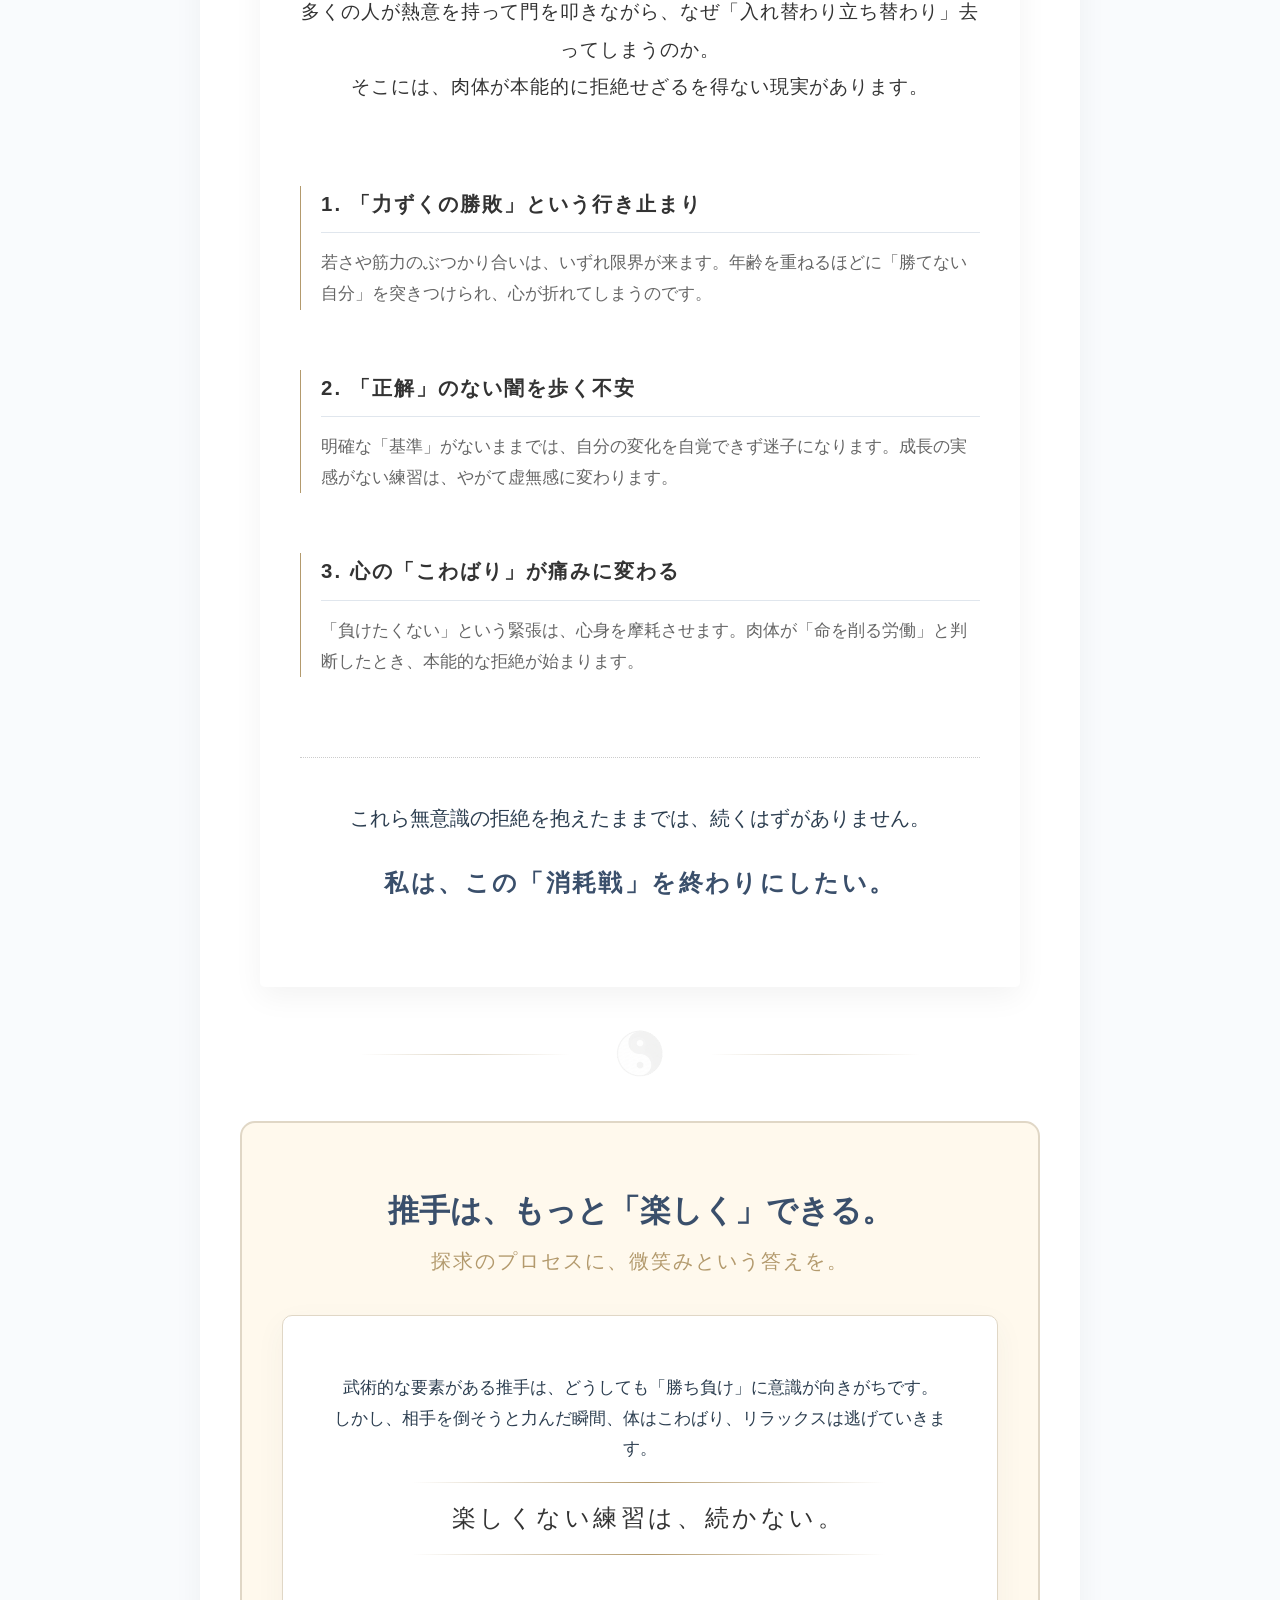
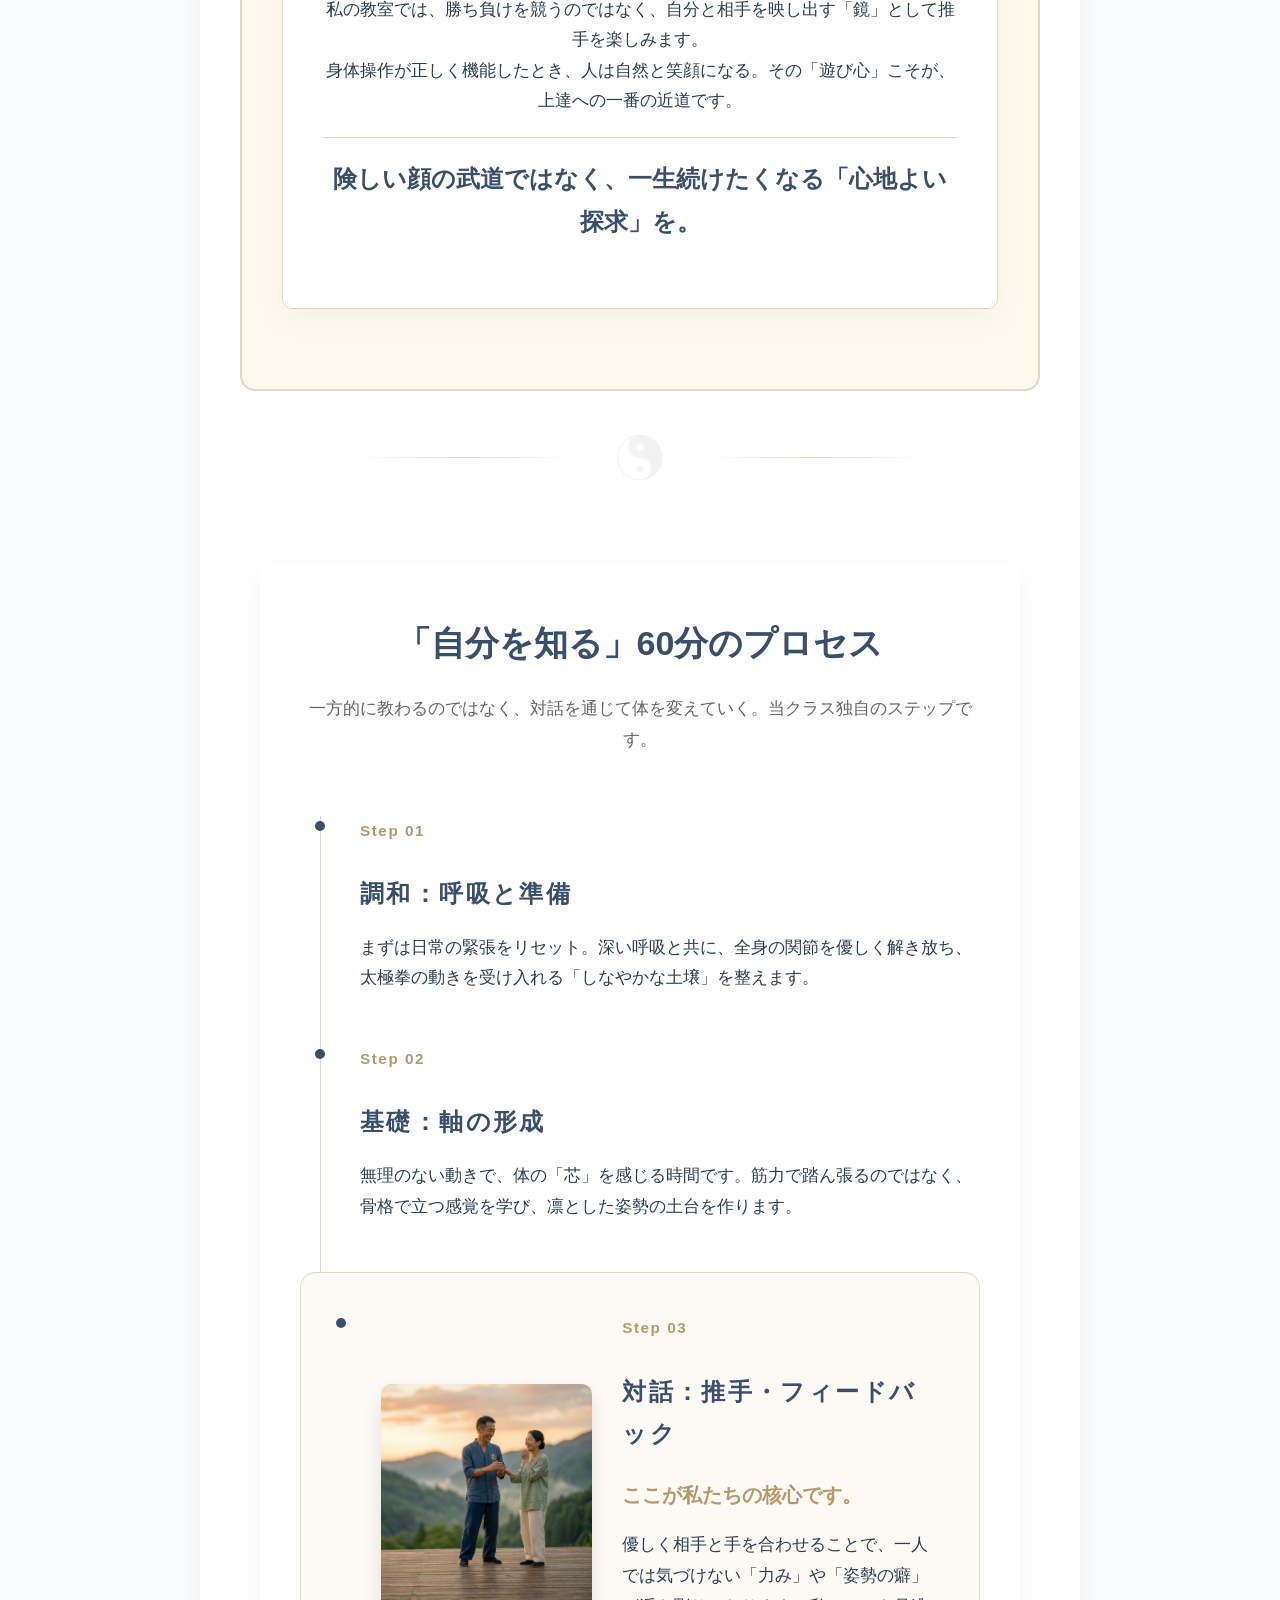
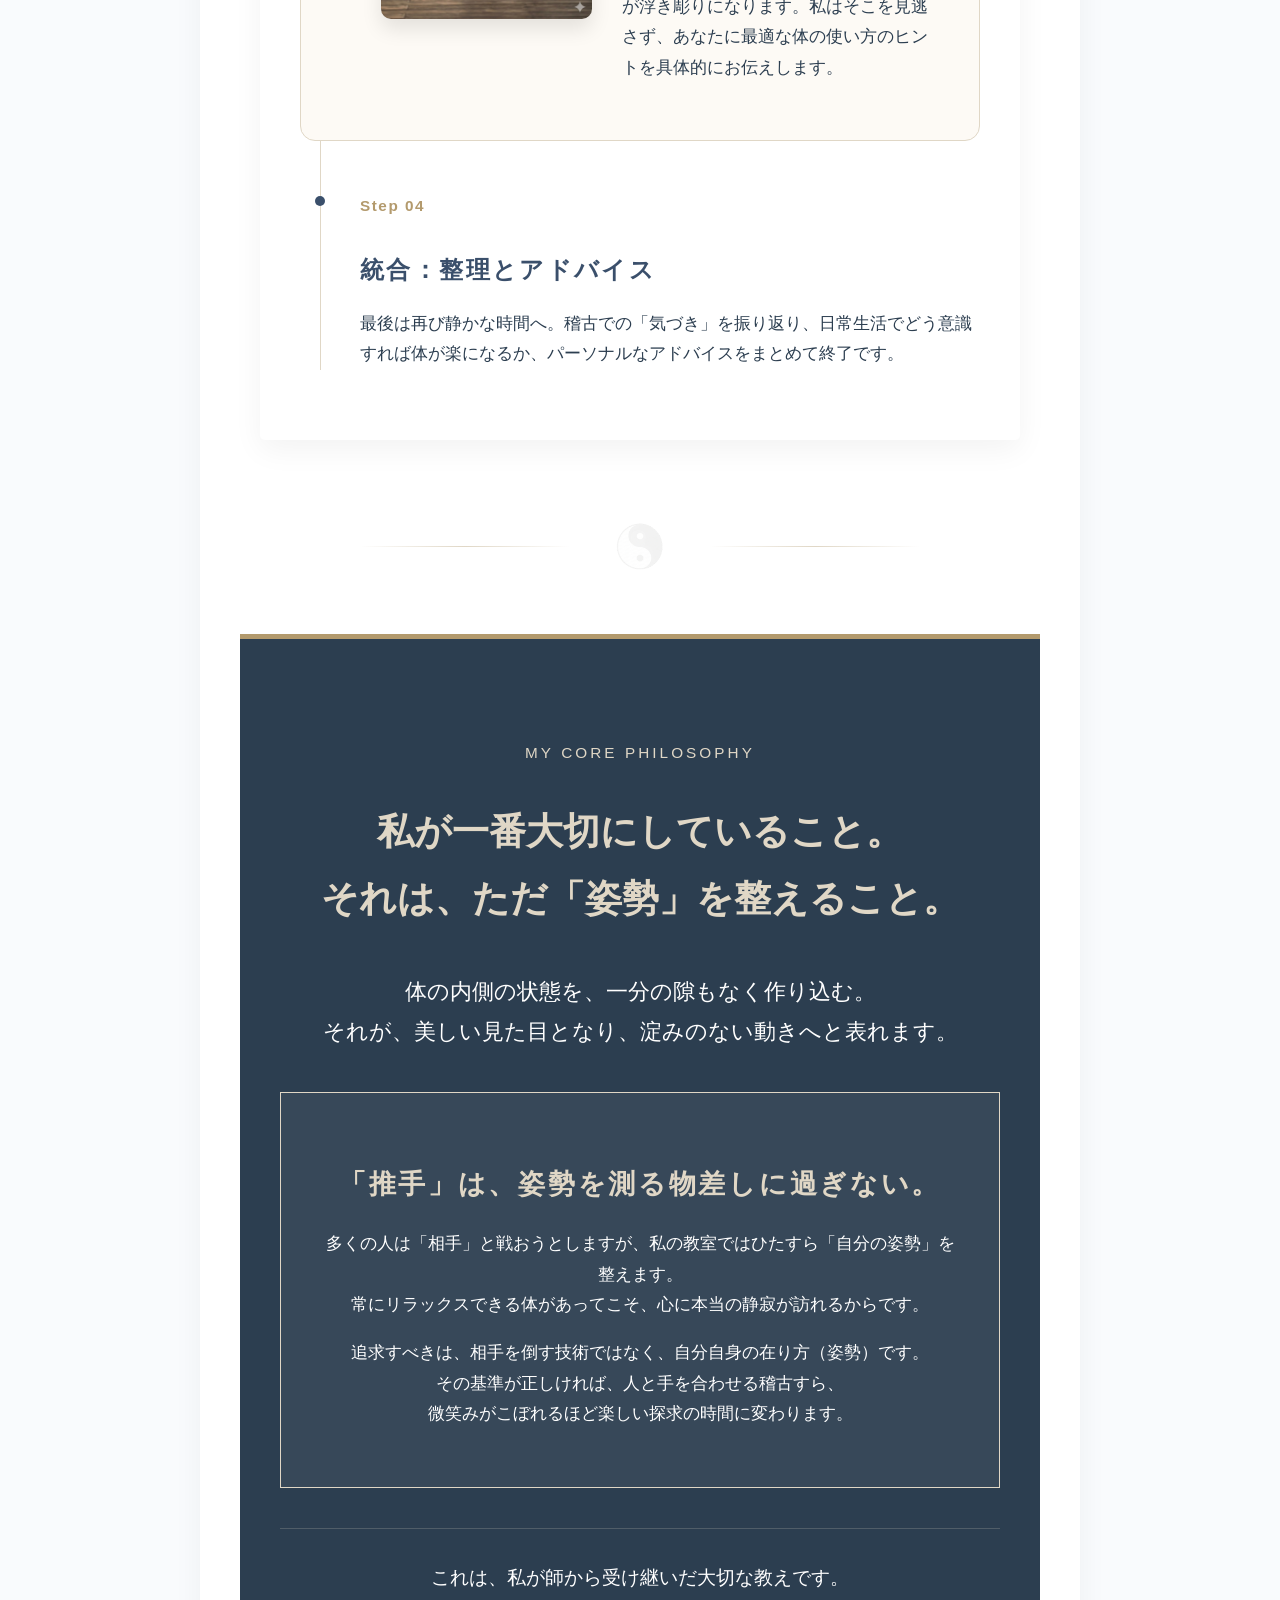
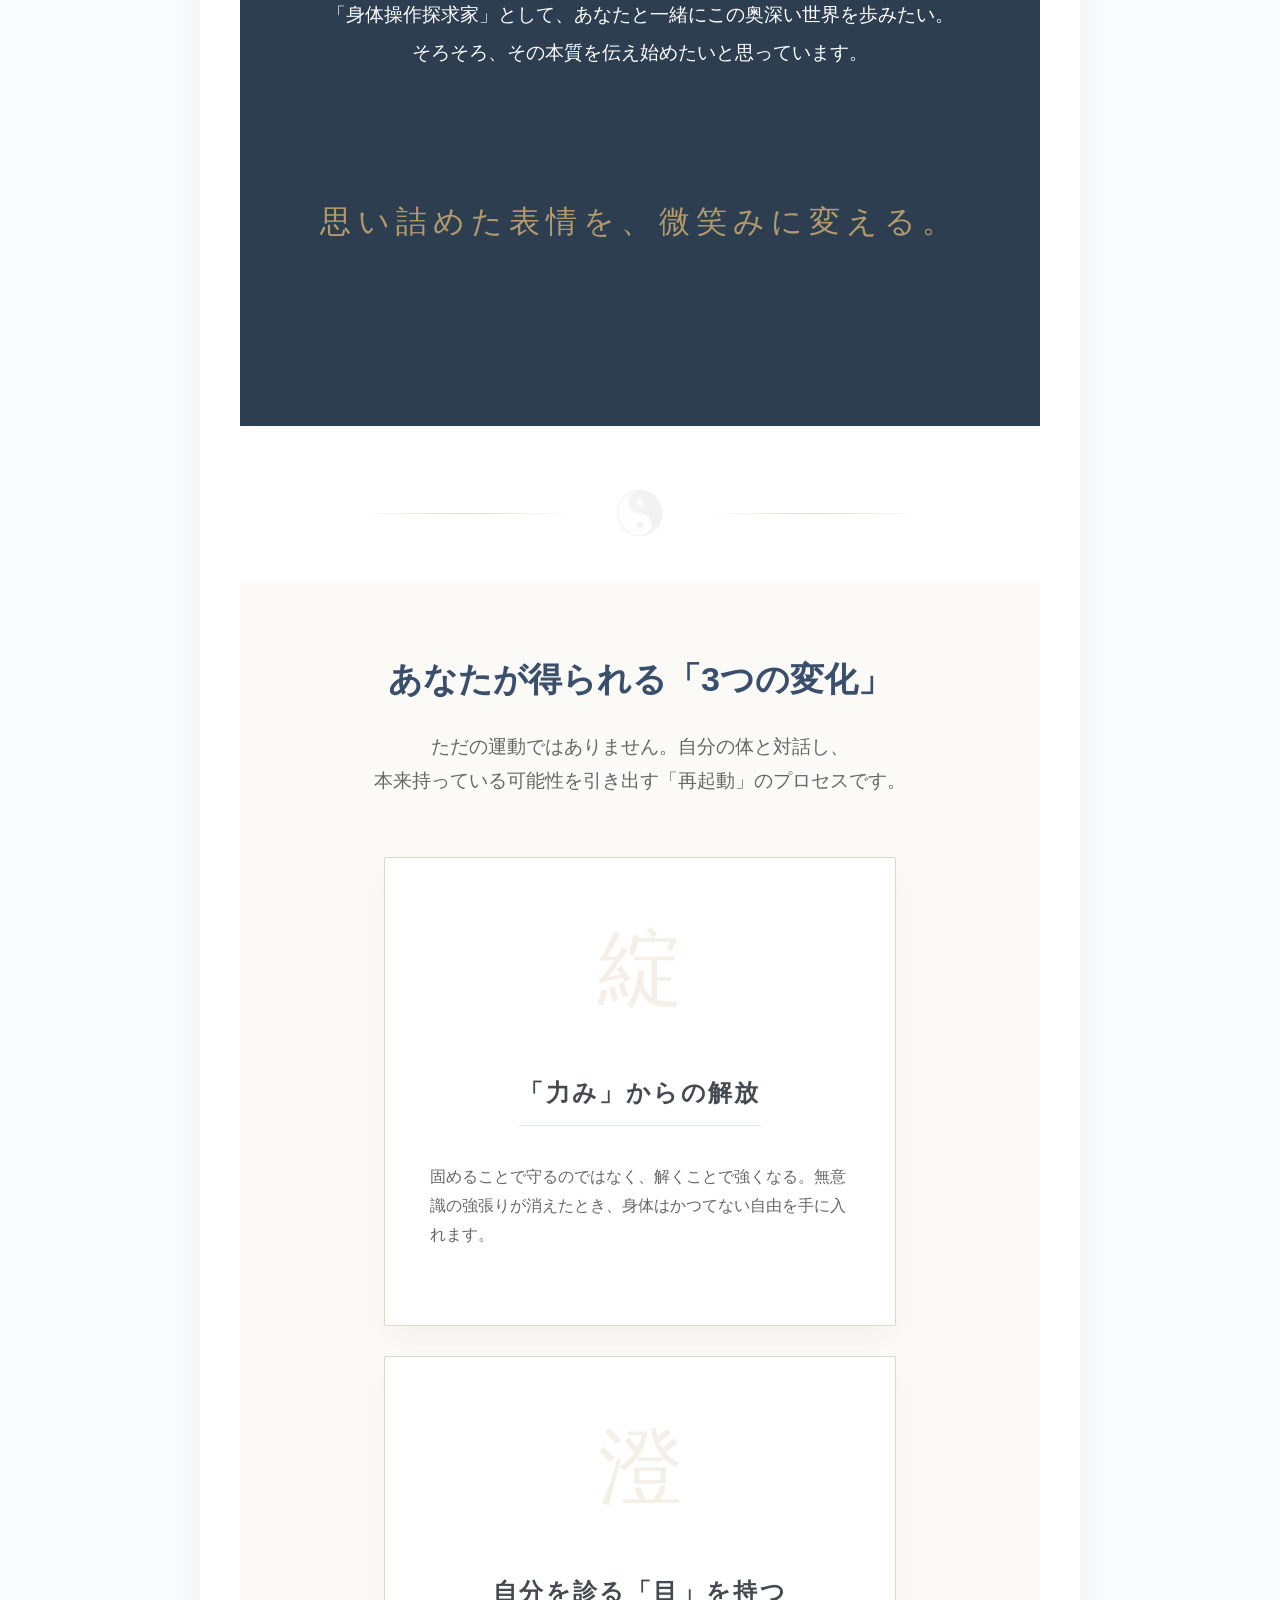
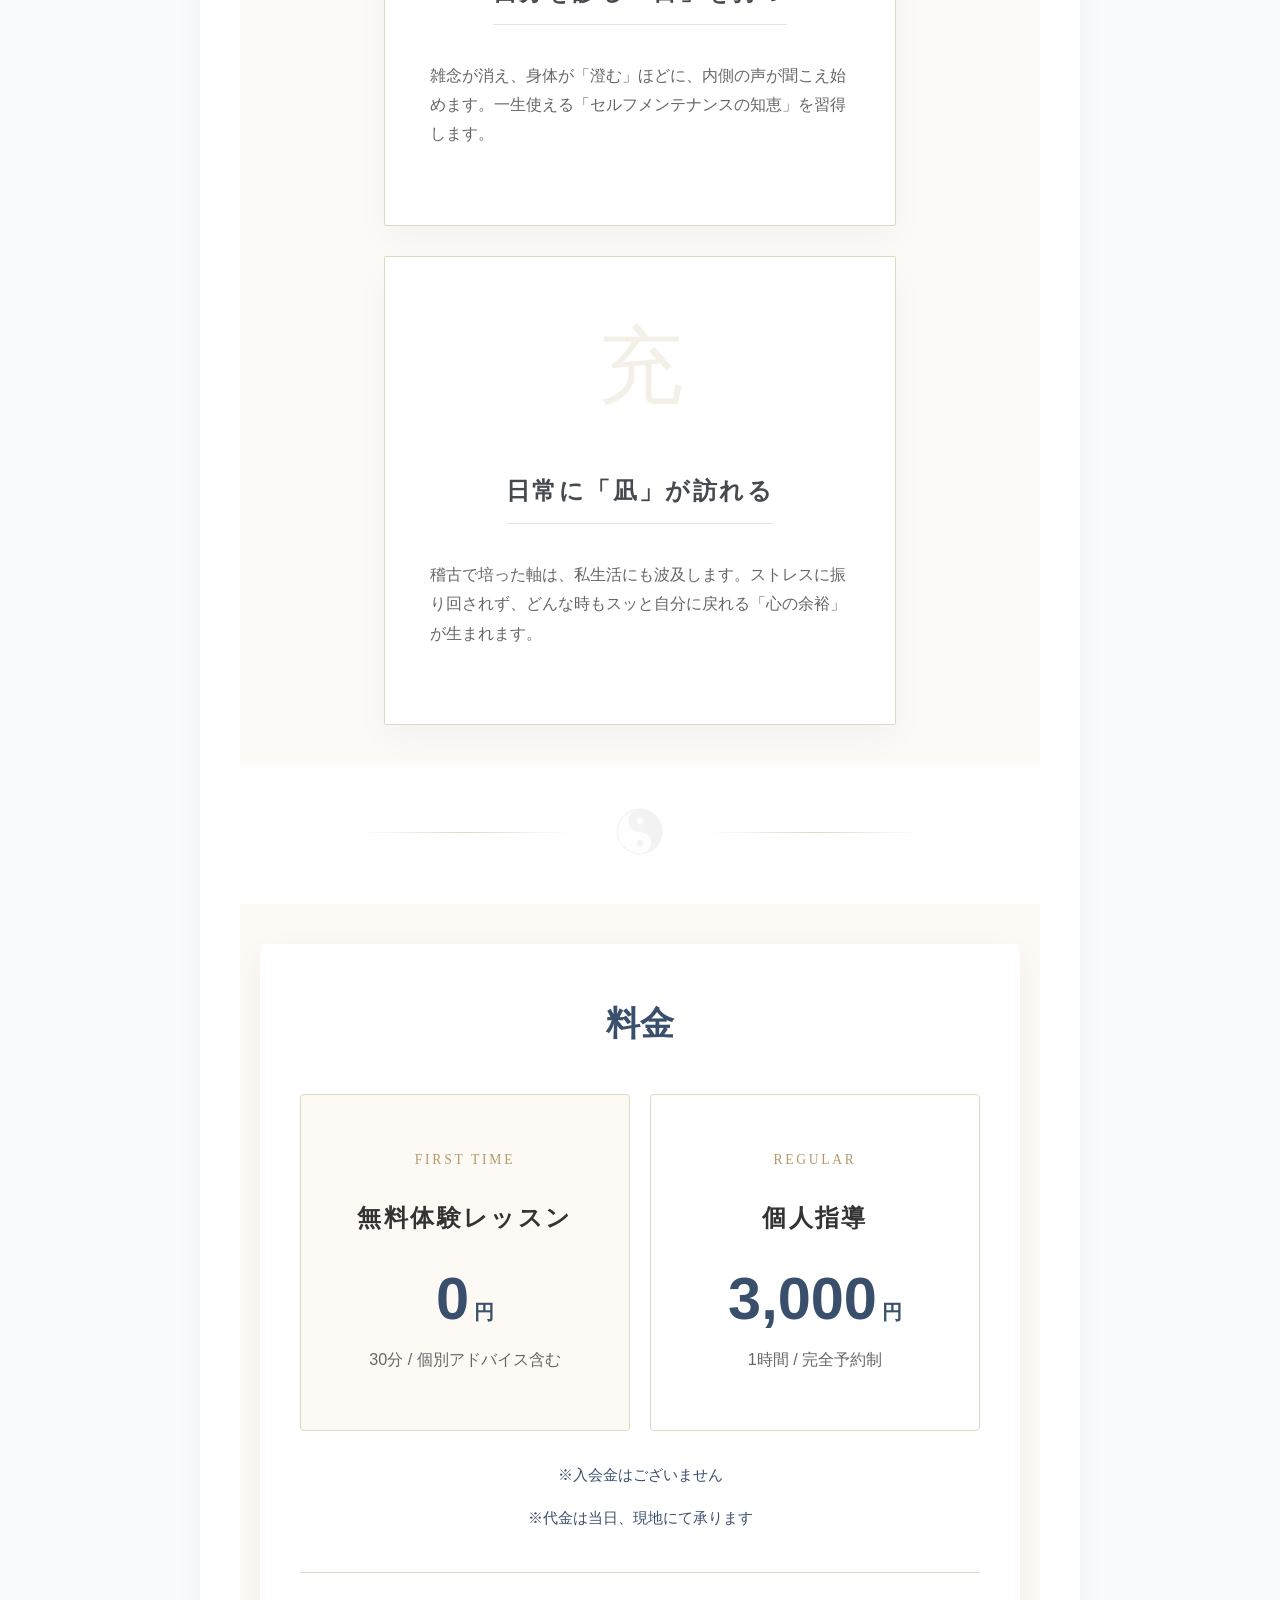
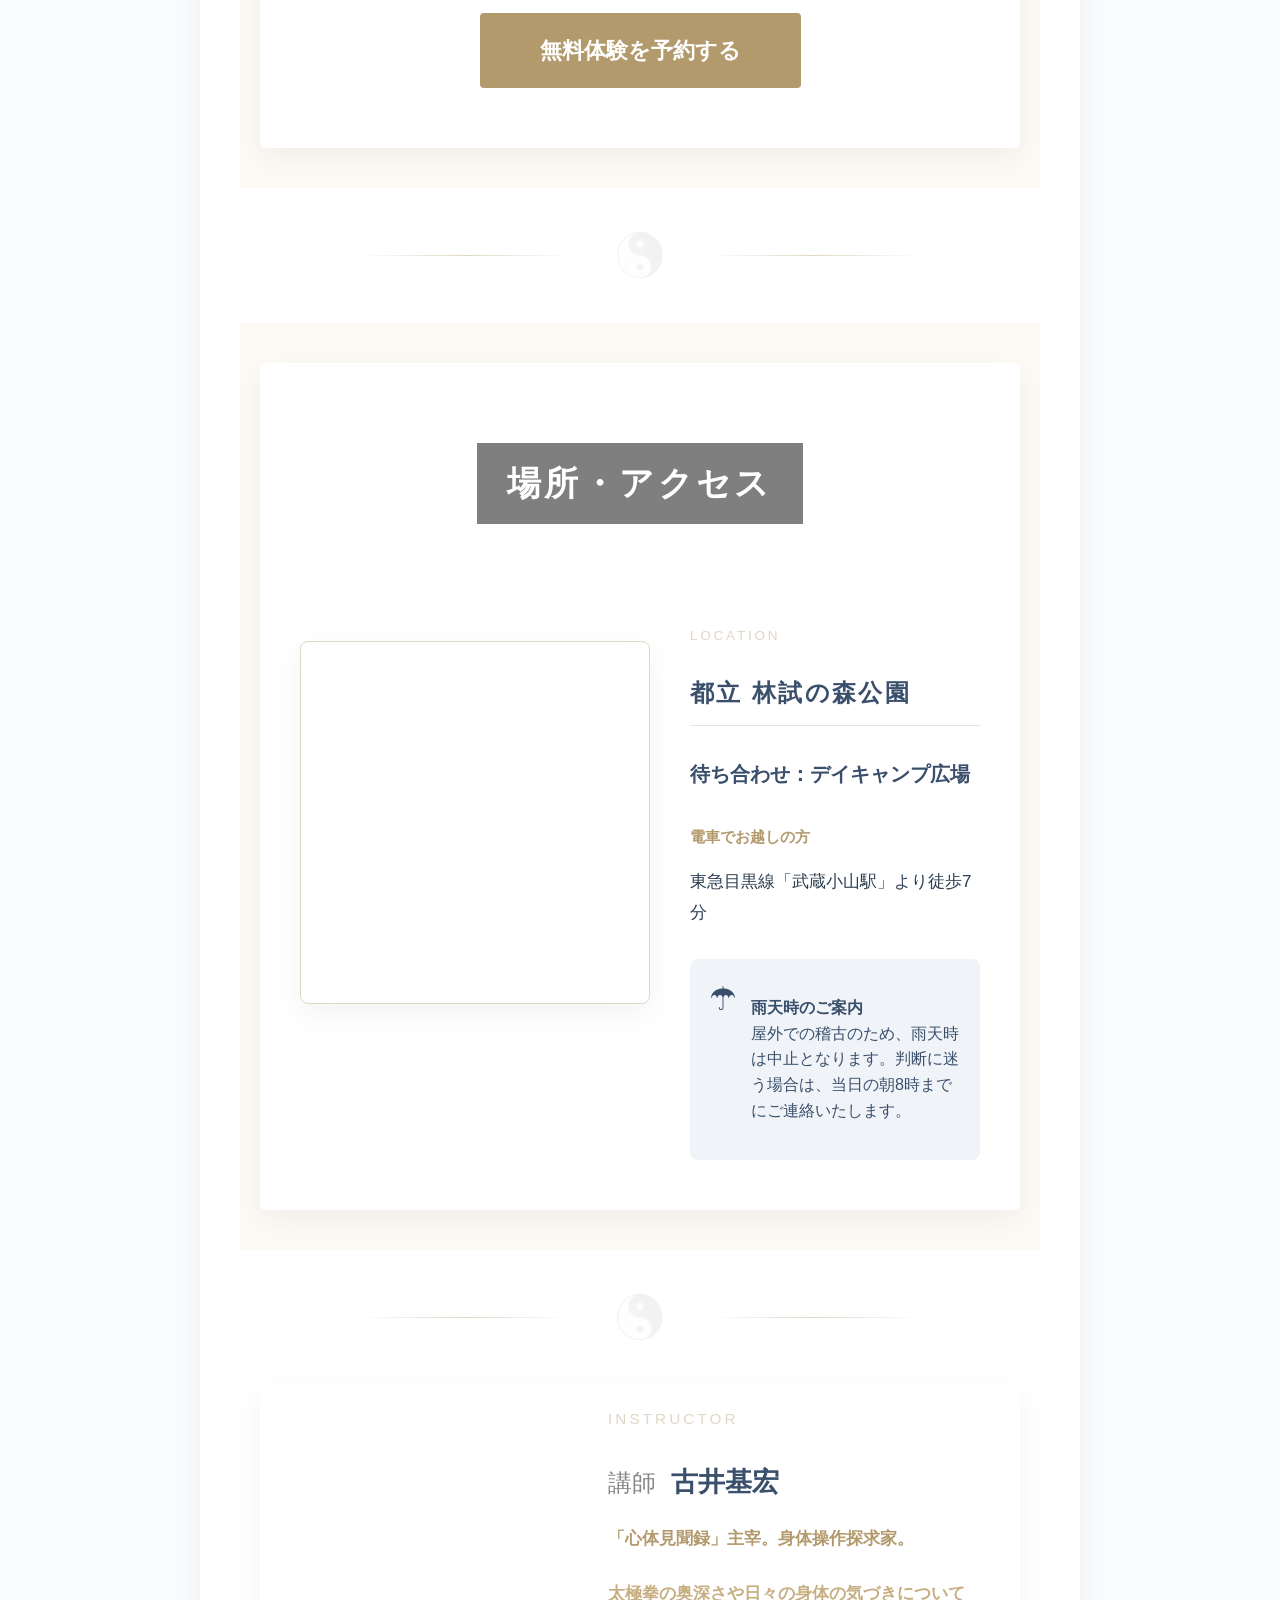
==== commit 58a4fa74: "Add files via upload" ====
--- a/index.html
+++ b/index.html
@@ -8,6 +8,16 @@
     <link rel="stylesheet" href="style.css">
     <link rel="icon" type="image/png" href="icon-32x32.png">
     <script src="https://ajax.googleapis.com/ajax/libs/jquery/3.7.1/jquery.min.js"></script>
+<!-- Google tag (gtag.js) -->
+<script async src="https://www.googletagmanager.com/gtag/js?id=G-TX6HN9VG3S"></script>
+<script>
+  window.dataLayer = window.dataLayer || [];
+  function gtag(){dataLayer.push(arguments);}
+  gtag('js', new Date());
+
+  gtag('config', 'G-TX6HN9VG3S');
+</script>
+
 </head>
 <body>
 
@@ -25,7 +35,7 @@
 	<a href="#access">アクセス</a>
 	<a href="#about">私について</a>	
         <a href="https://free-mots.jimdofree.com/" target="_blank" rel="noopener noreferrer">心体見聞録</a>
-        <a href="https://script.google.com/macros/s/AKfycbzxtQOiaDVCr8IYDTbBPFoQmK-DrLk9pH5PVqO6BSAe7ALV9nEA0O6KwD9twZQ8fUQn0Q/exec" target="_blank" class="nav-reserve">予約する</a>
+        <a href="https://script.google.com/macros/s/AKfycbxIwTb9dpBcZNg5oqLSDbRq7sQ9cT78lzG435fNGfwxQgM1FX8tfgU3WNRnsgdUmgct/exec" target="_blank" class="nav-reserve">予約する</a>
         <a href="#contact">お問い合せ</a>
     </div>
 </nav>
@@ -100,7 +110,7 @@
 </div>
 
 <section class="reflection-section2">
-    <div class="container" style="background-color:#e0d7c6; margin-bottom:0px">
+    <div class="container" style="margin-bottom:0px">
         <div class="pain-point-box">
 <p class="reflection-sub-text">健康のためだと<br>何かやってはみるものの...</p>
             <div class="pain-word-wrapper">
@@ -453,6 +463,10 @@
 </section>
 </section>
 
+<div class="section-divider">
+    <img src="images/separator.png" alt="xintai symbol">
+</div>
+
 
 <section id="info" class="section info-section">
     <div class="container">
@@ -660,6 +674,28 @@
     </div>
 </footer>
 
+<div id="report-buttons-group" class="report-group">
+    <a href="now.html" class="report-btn now-btn">
+        <span class="btn-icon">📊</span>
+        <span class="btn-text">太極拳の現状分析</span>
+    </a>
+    <a href="nikyokuka.html" class="report-btn nikyokuka-btn">
+        <span class="btn-icon">⚖️</span>
+        <span class="btn-text">伝統と現代の二極化</span>
+    </a>
+</div>
+
+<div id="philosophy-buttons-group" class="report-group">
+    <a href="yowakimono1.html" class="report-btn yowakimono-btn">
+        <span class="btn-icon">🌾</span>
+        <span class="btn-text">弱き者のための身体操作</span>
+    </a>
+    <a href="truth.html" class="report-btn truth-btn">
+        <span class="btn-icon">👁️</span>
+        <span class="btn-text">身体の真実・真理</span>
+    </a>
+</div>
+
 <!-- 外部JavaScriptファイルの読み込み -->
 <script src="script.js"></script>
 
--- a/style.css
+++ b/style.css
@@ -316,6 +316,13 @@
     padding: 40px 20px;
 }
 
+.reflection-section2 .container {
+    background-image: linear-gradient(rgba(0,0,0,0.4), rgba(0,0,0,0.4)), url('images/blurred-image.jpg');
+    background-size: cover;
+    background-position: center;
+    color: #fff; /* 文字を白にする */
+}
+
 .pain-point-box {
     display: flex;
     flex-direction: column;
@@ -330,7 +337,7 @@
     font-family: "Noto Serif JP", serif;
     font-size: clamp(2rem, 6vw, 3.5rem); 
     font-weight: 300;
-    color: #2c3e50;
+    color: white;
     line-height: 1.2;
     letter-spacing: 0.2em;
     margin: 0;
@@ -1805,6 +1812,56 @@
 .sexy-phrase-gold::before { top: 0; }
 .sexy-phrase-gold::after { bottom: 0; }
 
+/* ボタンをまとめるコンテナ */
+.report-group {
+    position: fixed;
+    bottom: 30px;
+    right: 30px;
+    display: flex;
+    flex-direction: column;
+    gap: 12px;
+    z-index: 99999; /* ナビゲーションと同じか、それ以上に設定 */
+    opacity: 0;
+    visibility: hidden;
+    transform: translateY(20px);
+    transition: all 0.4s ease;
+    pointer-events: none; /* 消えている時は下の要素を触れるようにする */
+}
+
+.report-group.is-show {
+    opacity: 1;
+    visibility: visible;
+    transform: translateY(0);
+    pointer-events: auto; /* 出ている時だけクリック可能 */
+}
+
+/* 各ボタンの共通スタイル */
+.report-btn {
+    display: flex;
+    align-items: center;
+    gap: 10px;
+    padding: 10px 18px;
+    border-radius: 50px;
+    color: #ffffff;
+    text-decoration: none;
+    font-weight: bold;
+    font-size: 0.85rem;
+    box-shadow: 0 4px 15px rgba(0, 0, 0, 0.2);
+    transition: transform 0.2s ease;
+}
+
+.report-btn:hover {
+    transform: scale(1.05);
+}
+
+/* 個別の配色（nowはインディゴ、nikyokukaは落ち着いた別の色など） */
+.now-btn { background-color: #4338ca; }
+.nikyokuka-btn { background-color: #1e293b; } /* 伝統と現代の対比をイメージしたスレート色 */
+
+/* 理念系ボタンの配色 */
+.yowakimono-btn { background-color: #8b8c89; } /* 柔らかな石の色（謙虚さ） */
+.truth-btn { background-color: #5c4033; }      /* 深い土の色（真理・根源） */
+
 /* スマホでは画面幅に合わせて最適化 */
 @media (max-width: 600px) {
     .walls-lead {
@@ -1836,6 +1893,34 @@
         letter-spacing: 0.1em;
     }
 }
+
+/* スマホ向けのスタイル */
+@media screen and (max-width: 768px) {
+    /* 1. コンテンツの横幅を画面いっぱいに */
+    body {
+        padding: 10px; /* 左右に少し余白を作る */
+    }
+    
+    .container {
+        width: 100% !important; /* 横幅を100%に固定 */
+        box-sizing: border-box;
+    }
+
+    /* 2. フォントサイズを読みやすく調整 */
+    p, li {
+        font-size: 16px; /* スマホで推奨される基本サイズ */
+        line-height: 1.6;
+    }
+
+    /* 3. ボタンを押しやすく（大きく） */
+    .button, button {
+        display: block;
+        width: 100%;       /* ボタンを横いっぱいに広げる */
+        padding: 15px 0;   /* 高さを出す */
+        margin-bottom: 10px;
+    }
+}
+
 /* スマホ表示用の調整 */
 @media screen and (max-width: 768px) {
     .about-name {
@@ -2005,4 +2090,5 @@
         background-repeat: no-repeat;
         background-color: #f9fbfd; /* サイトの背景色と合わせる */
     }
-}+}
+
